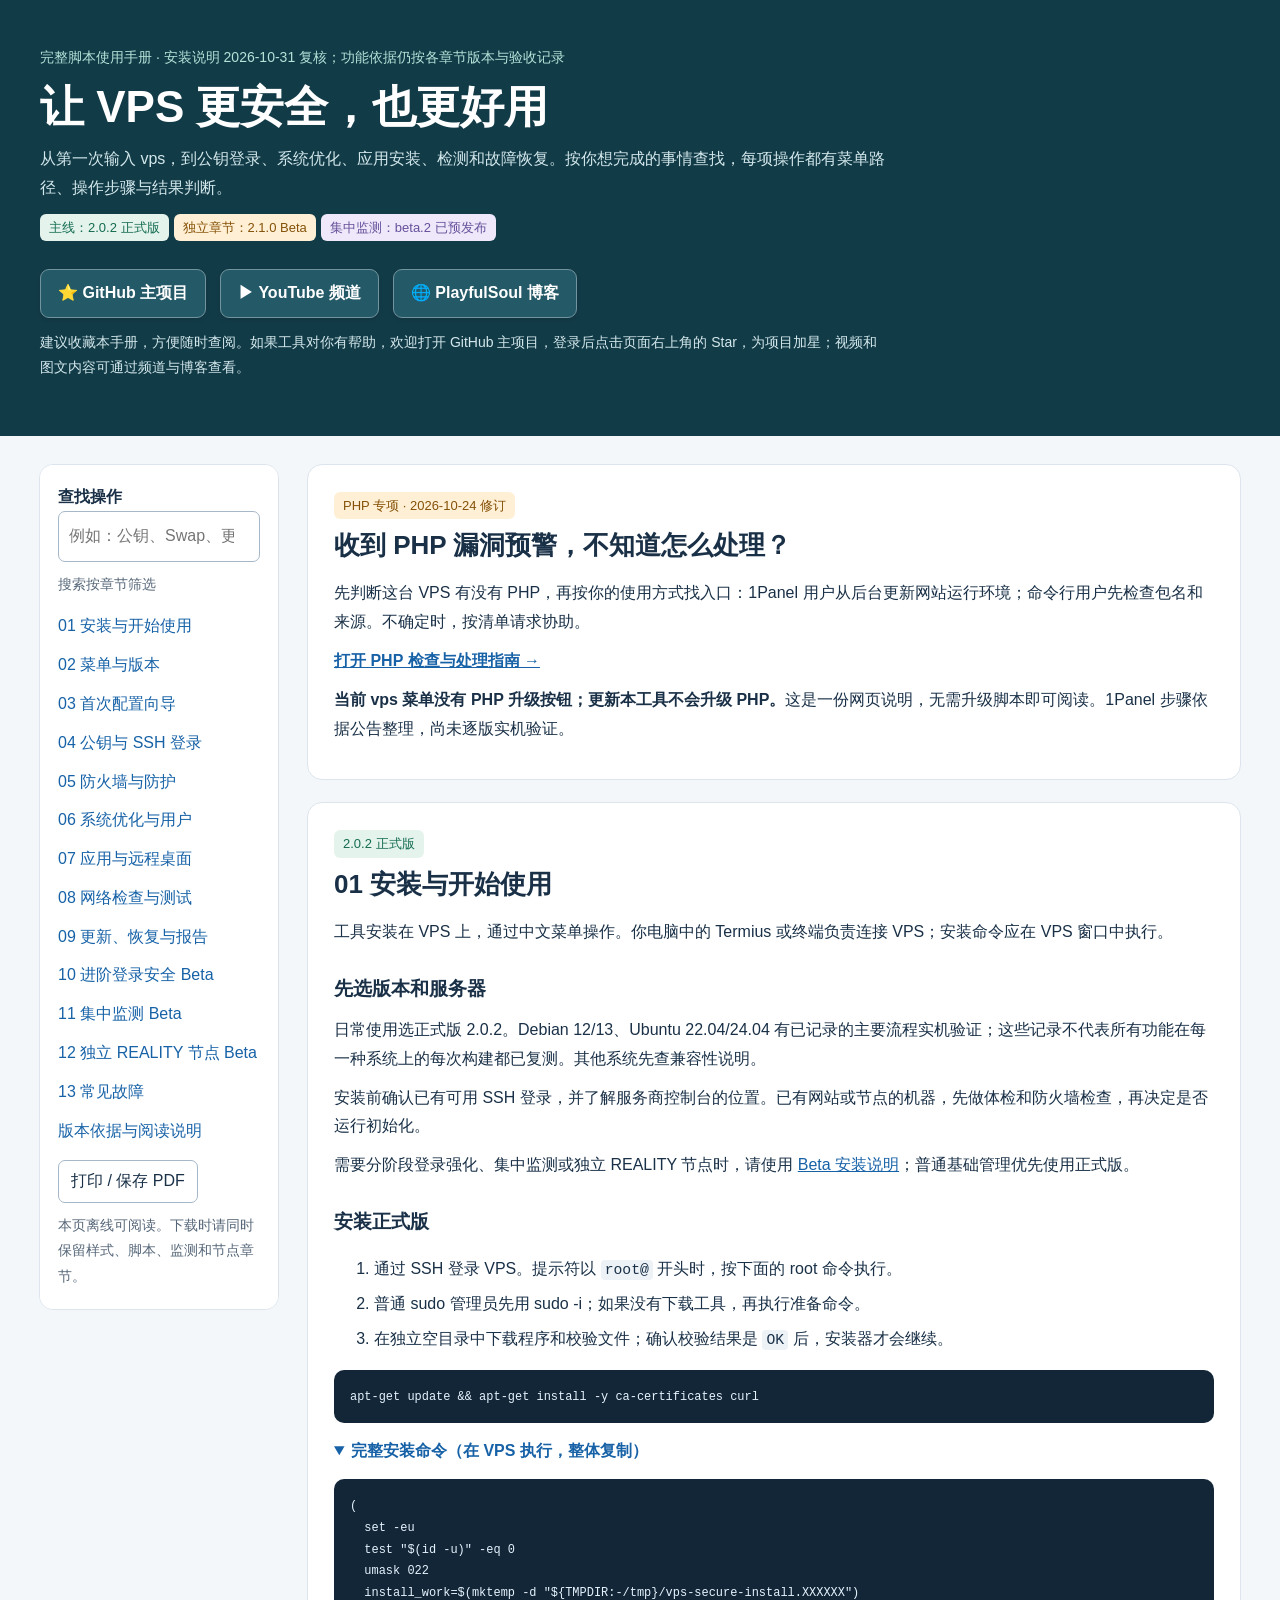
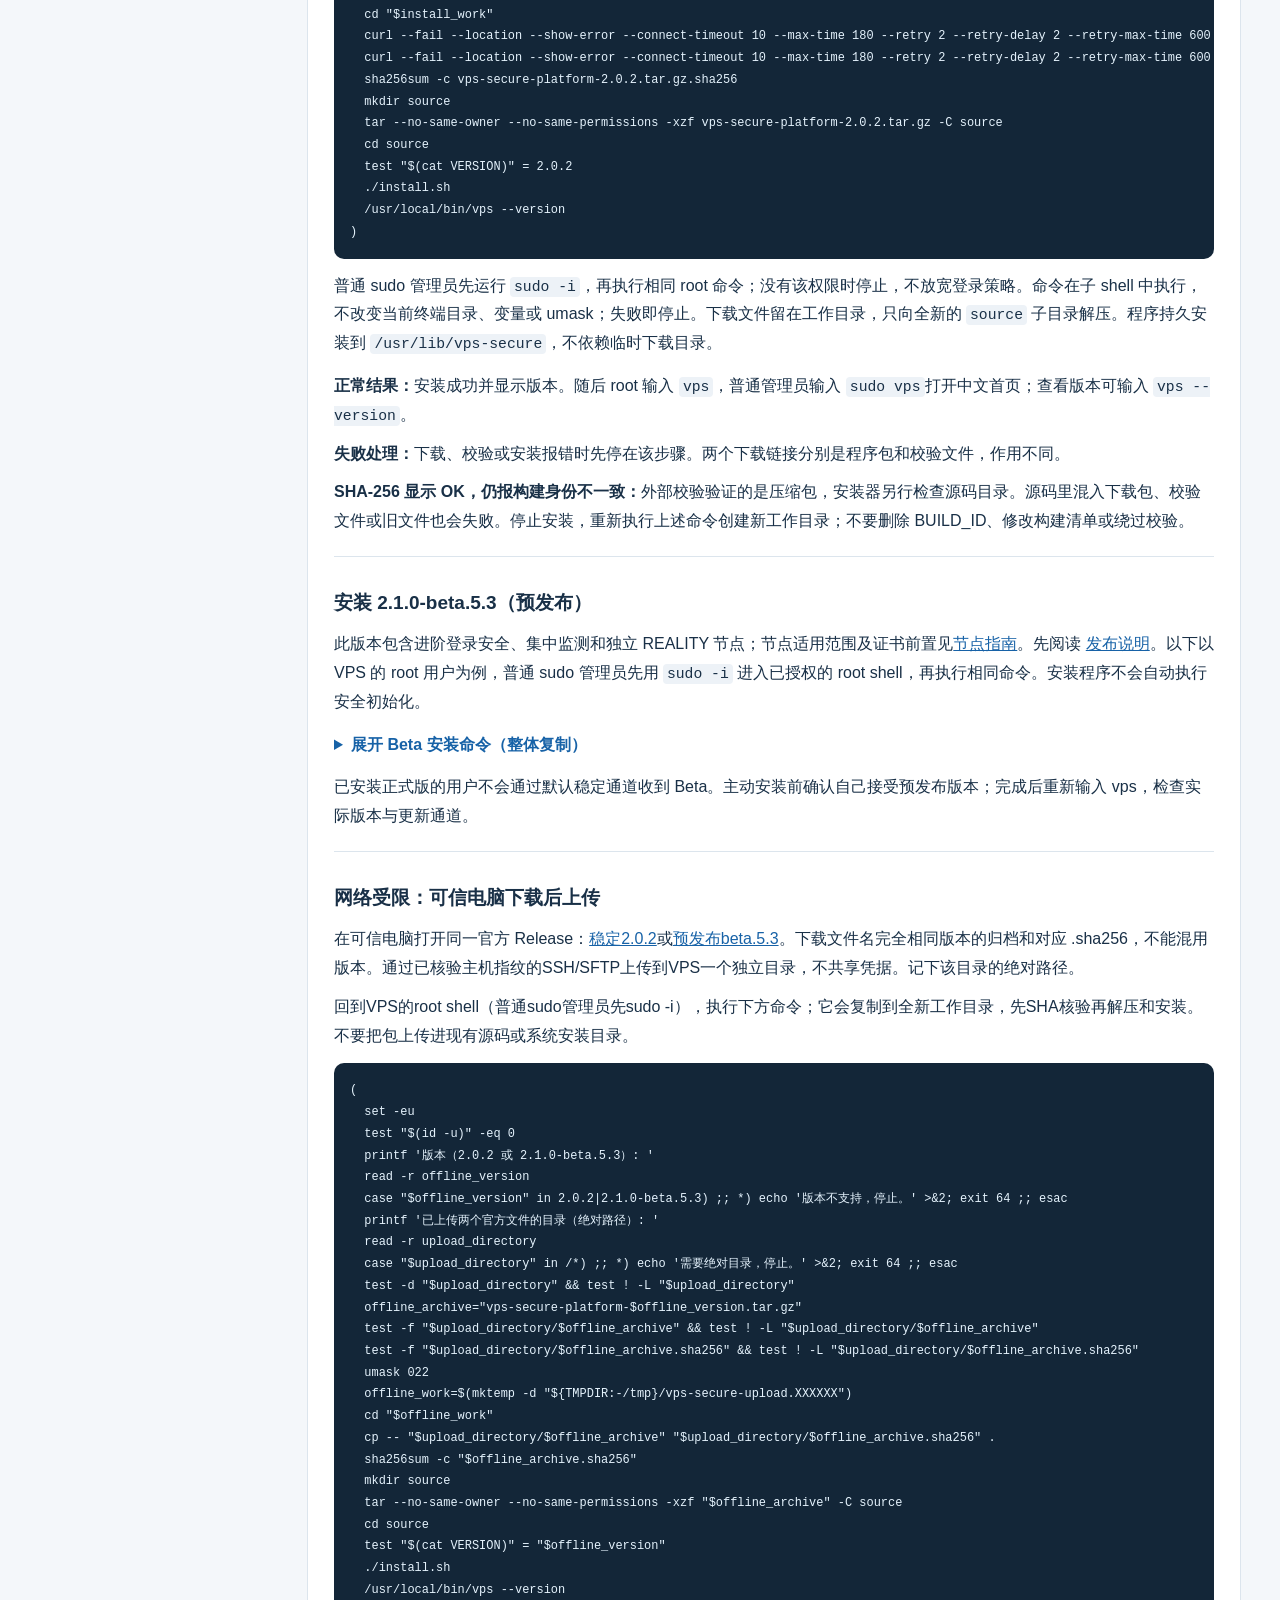
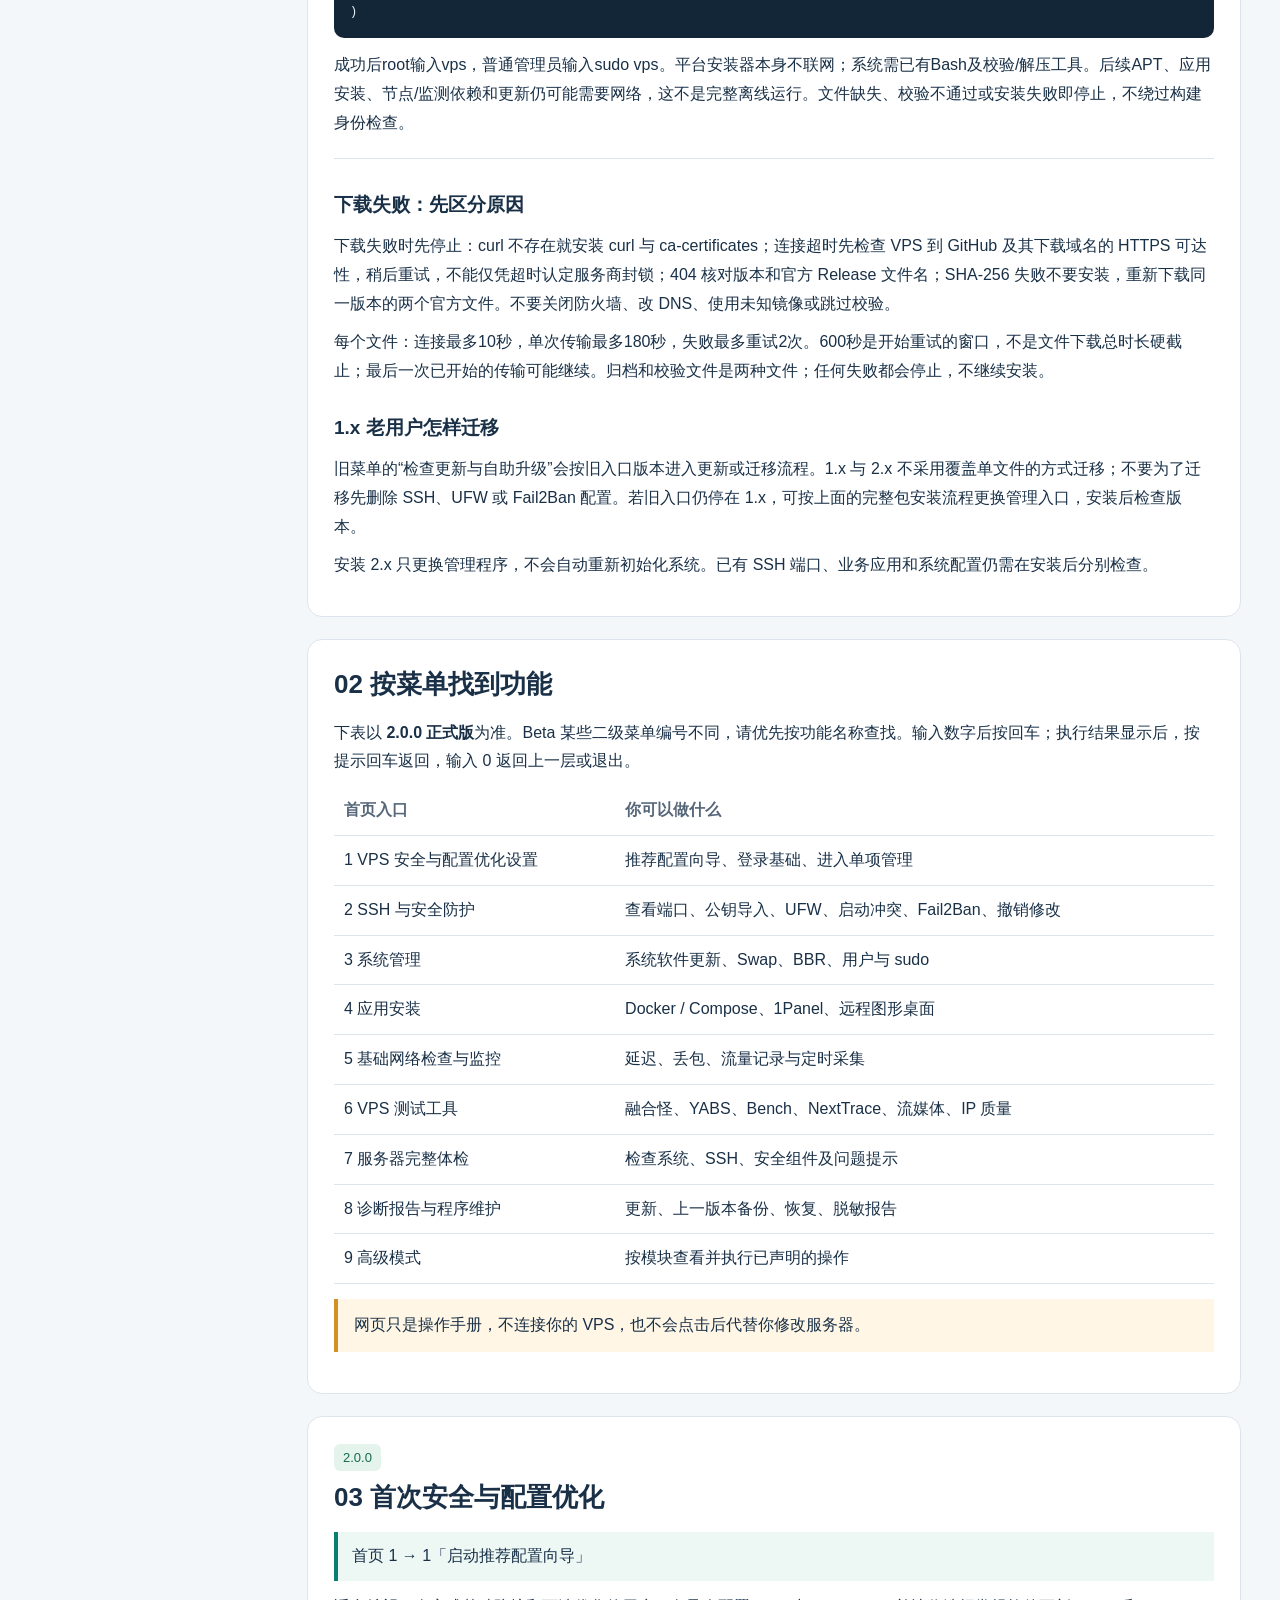
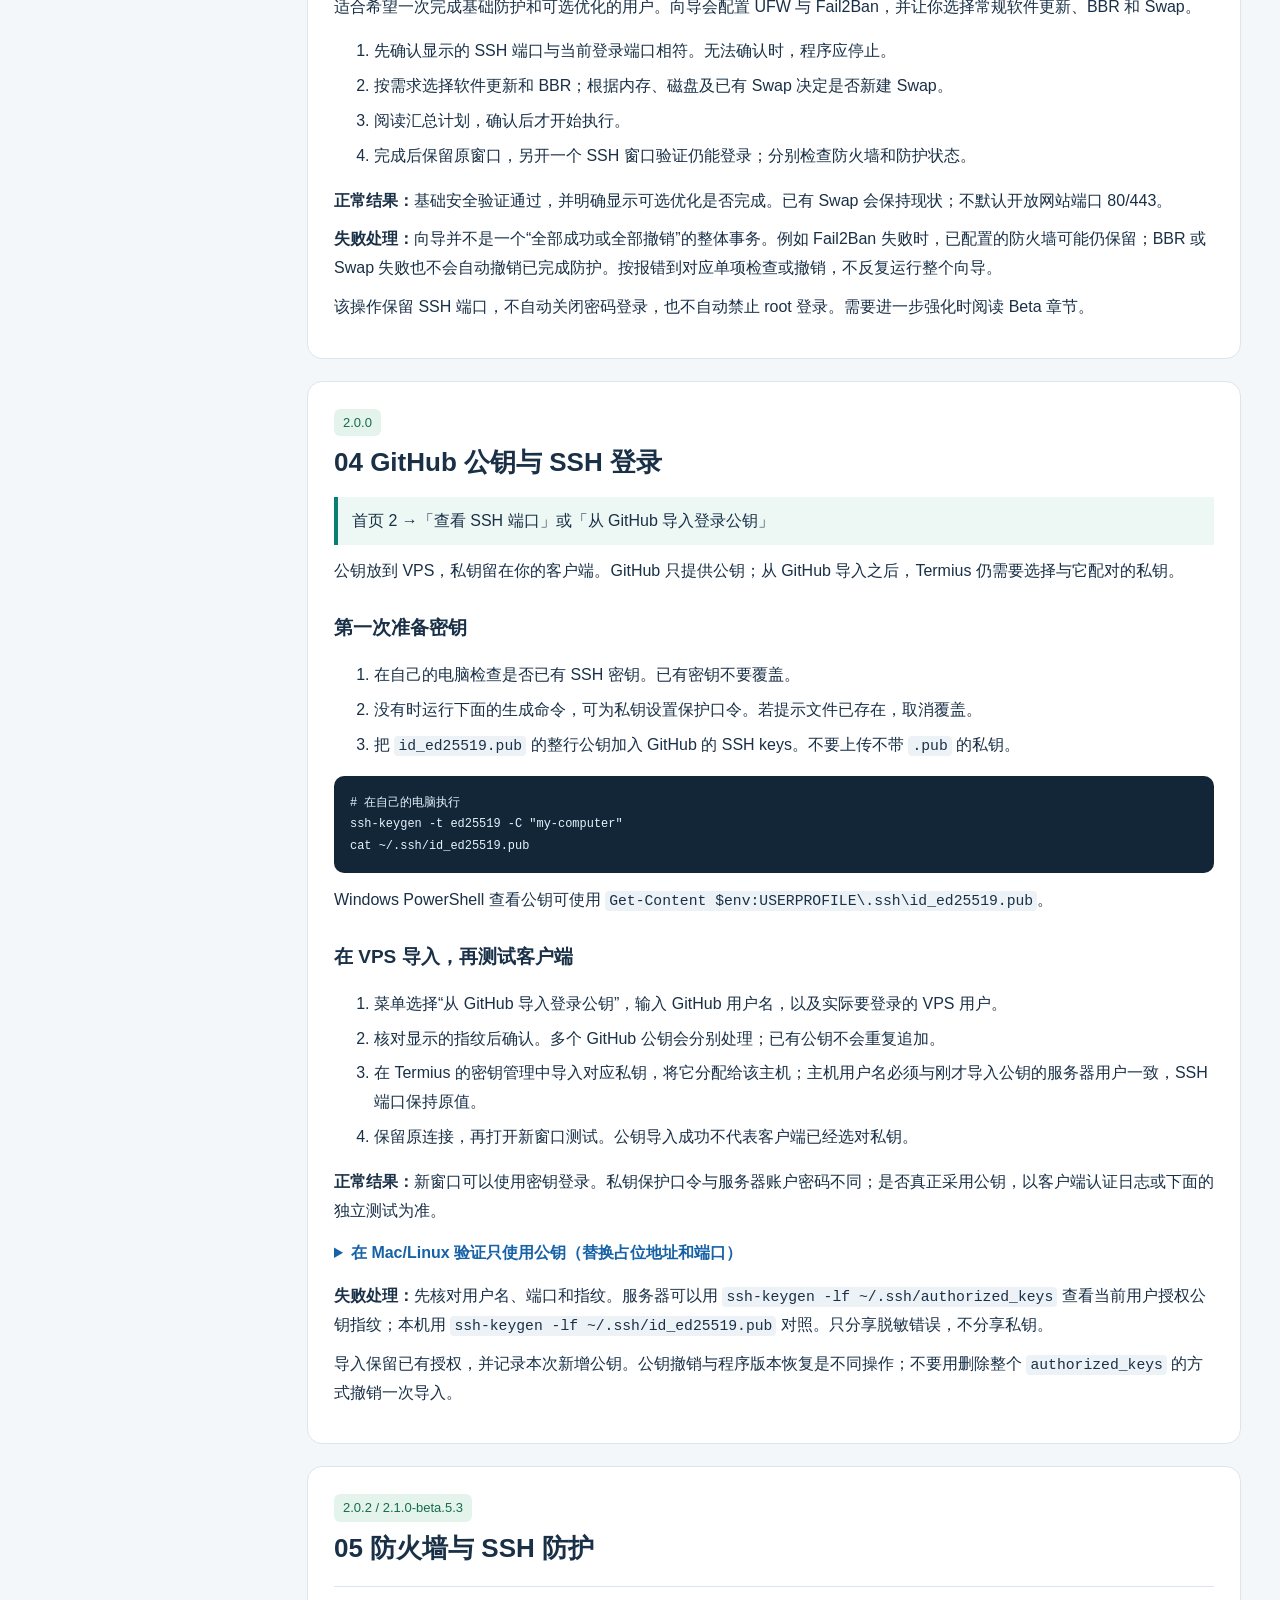
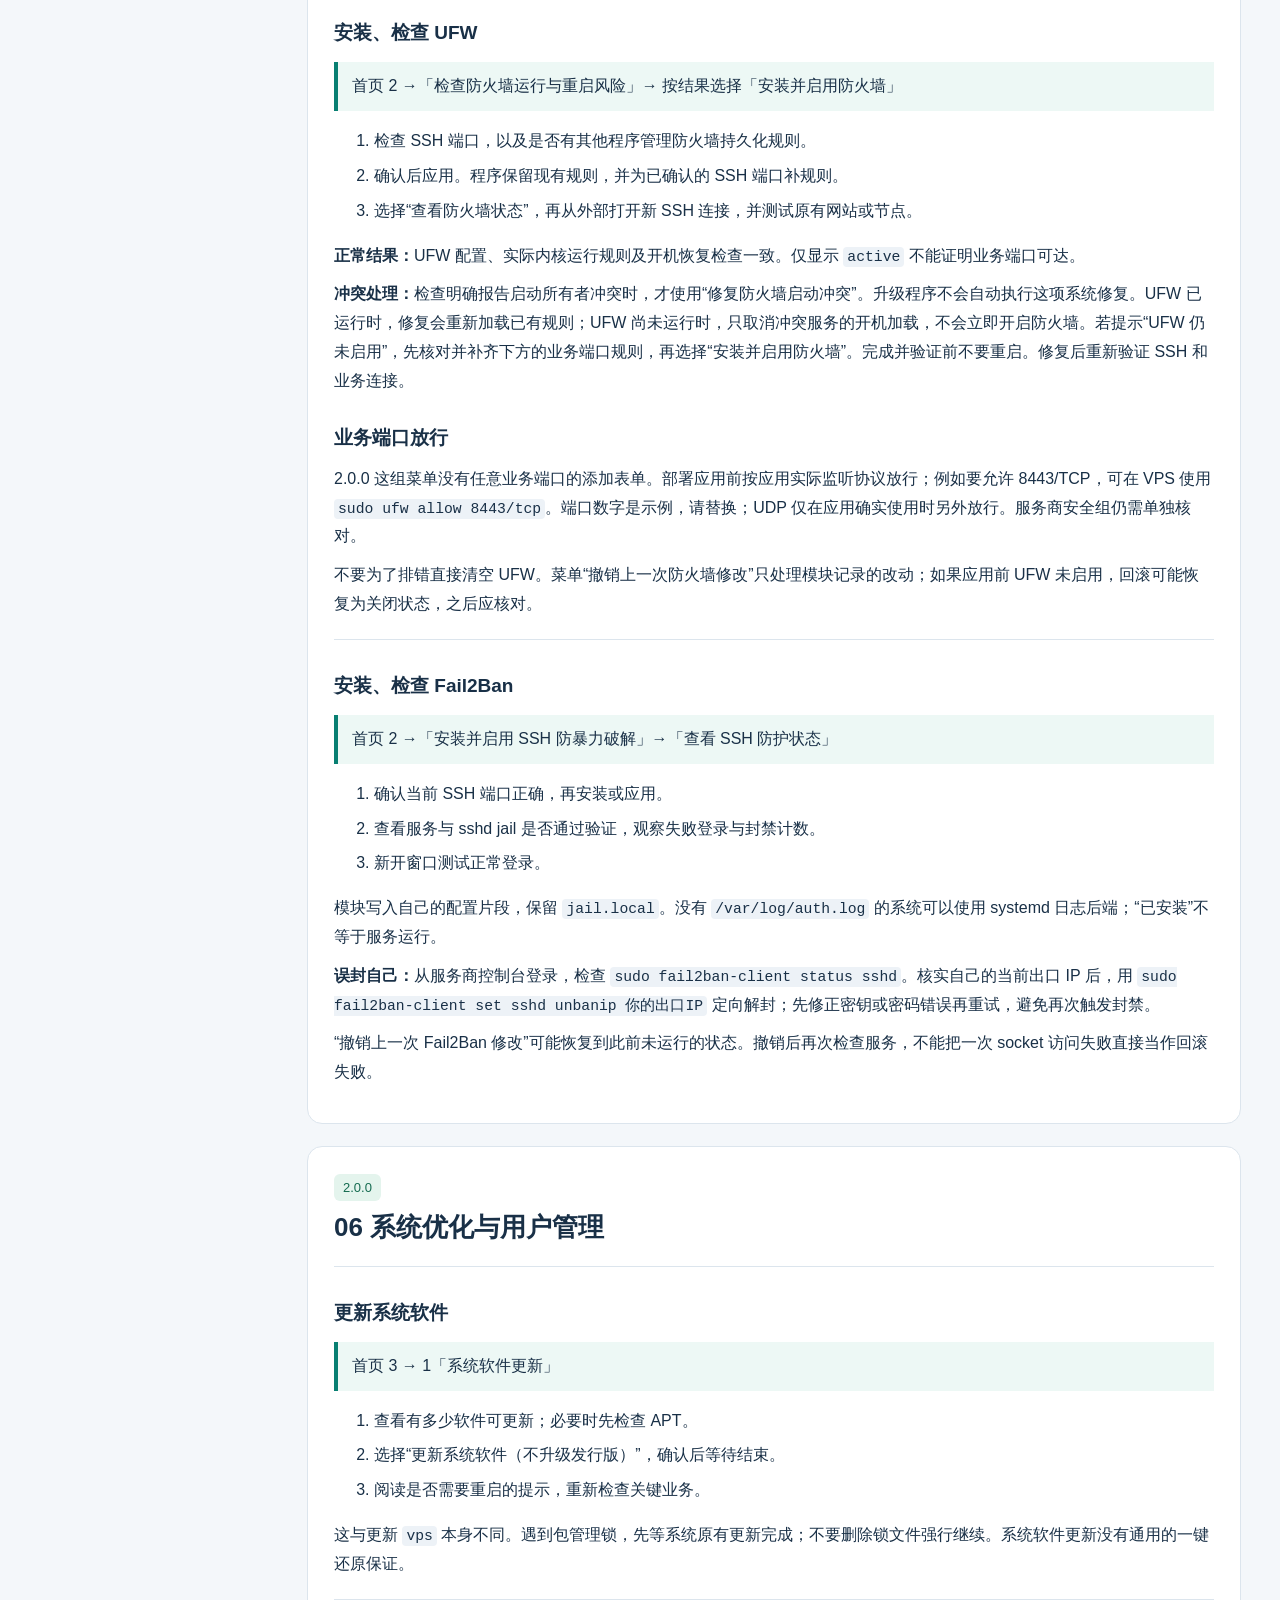
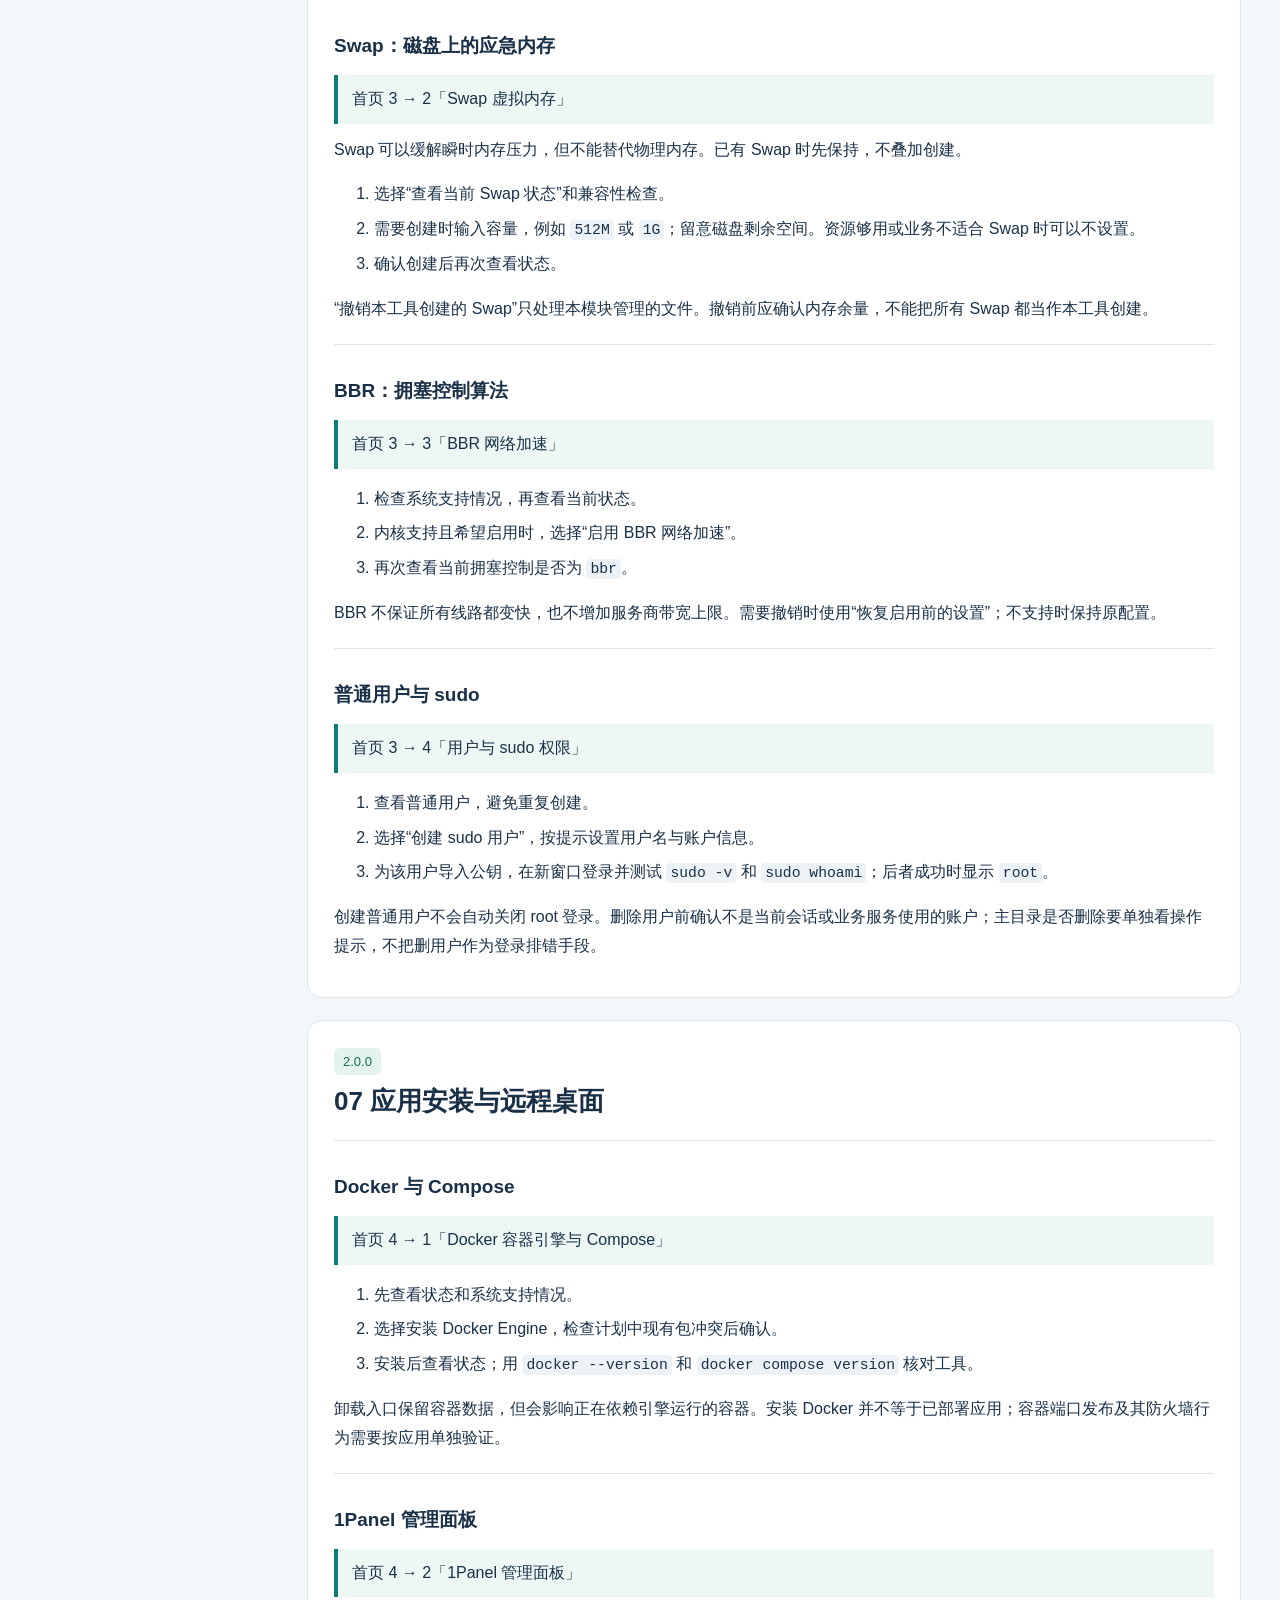
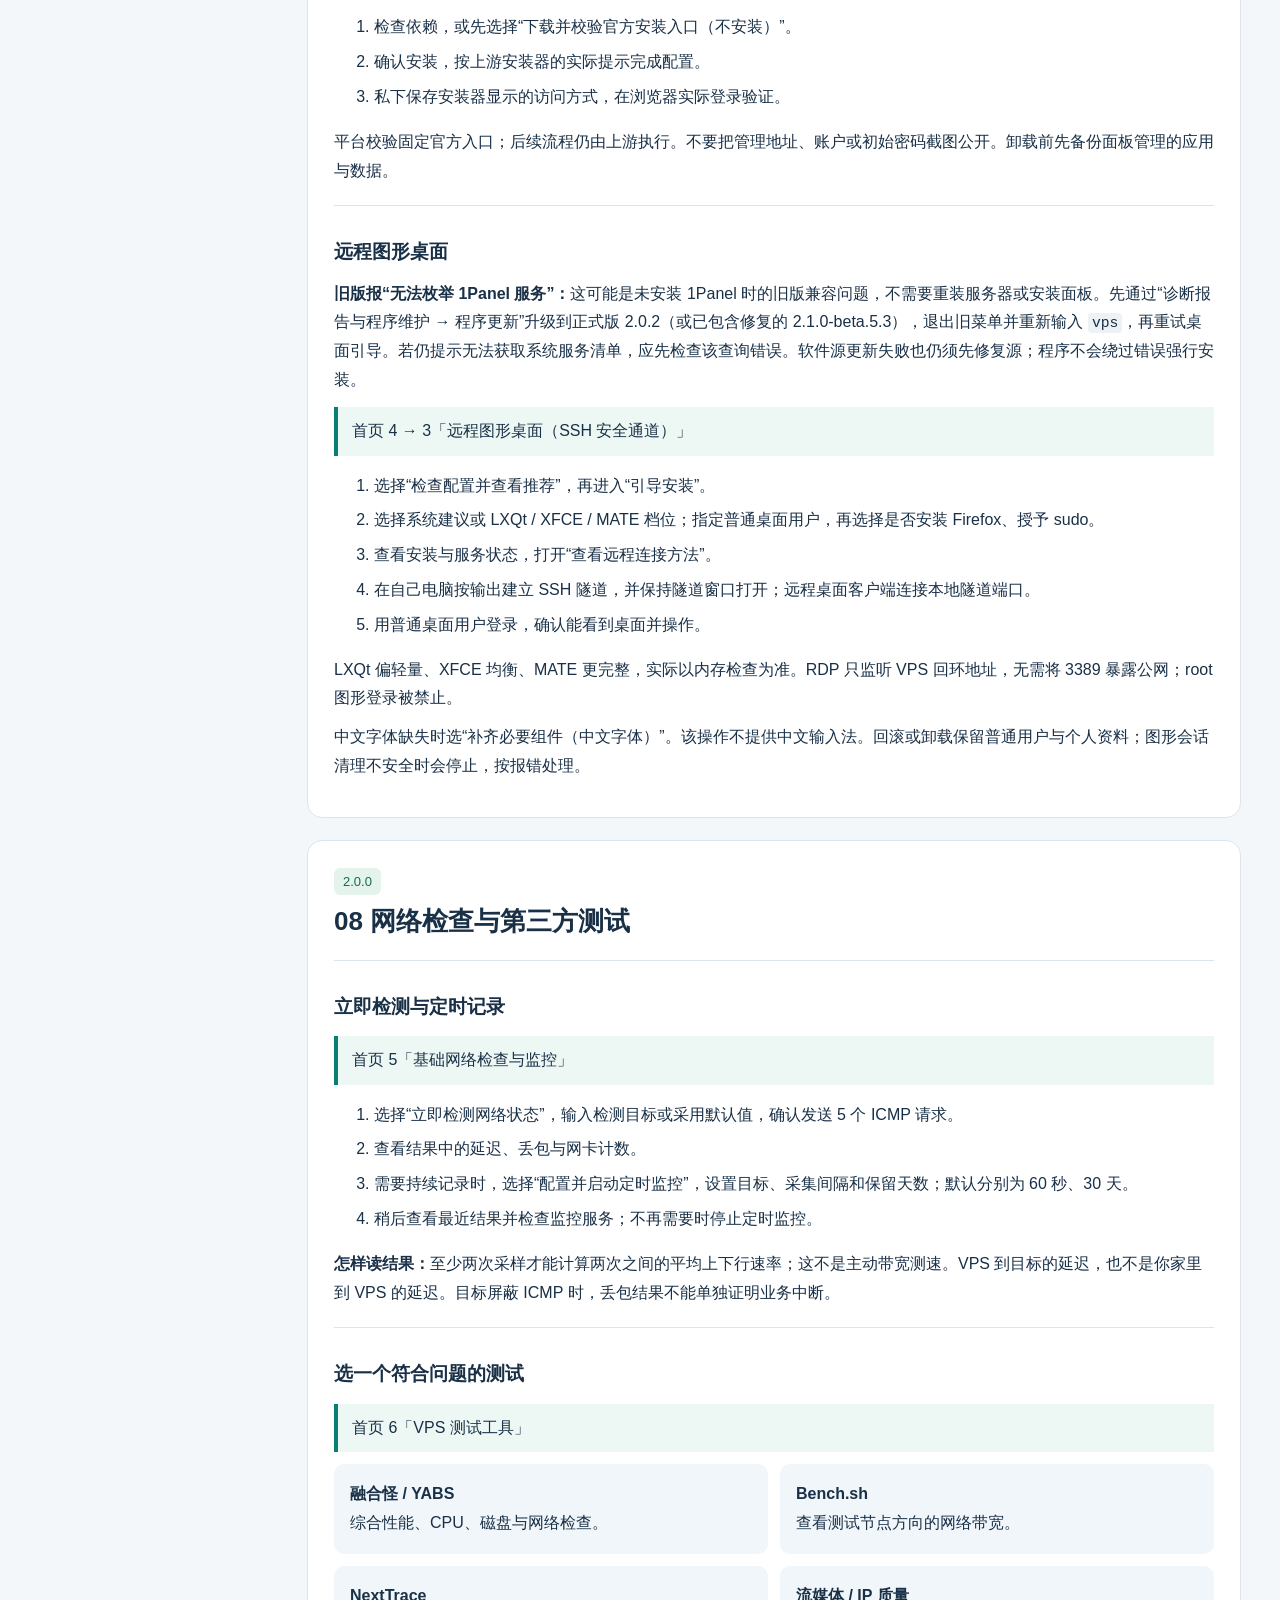
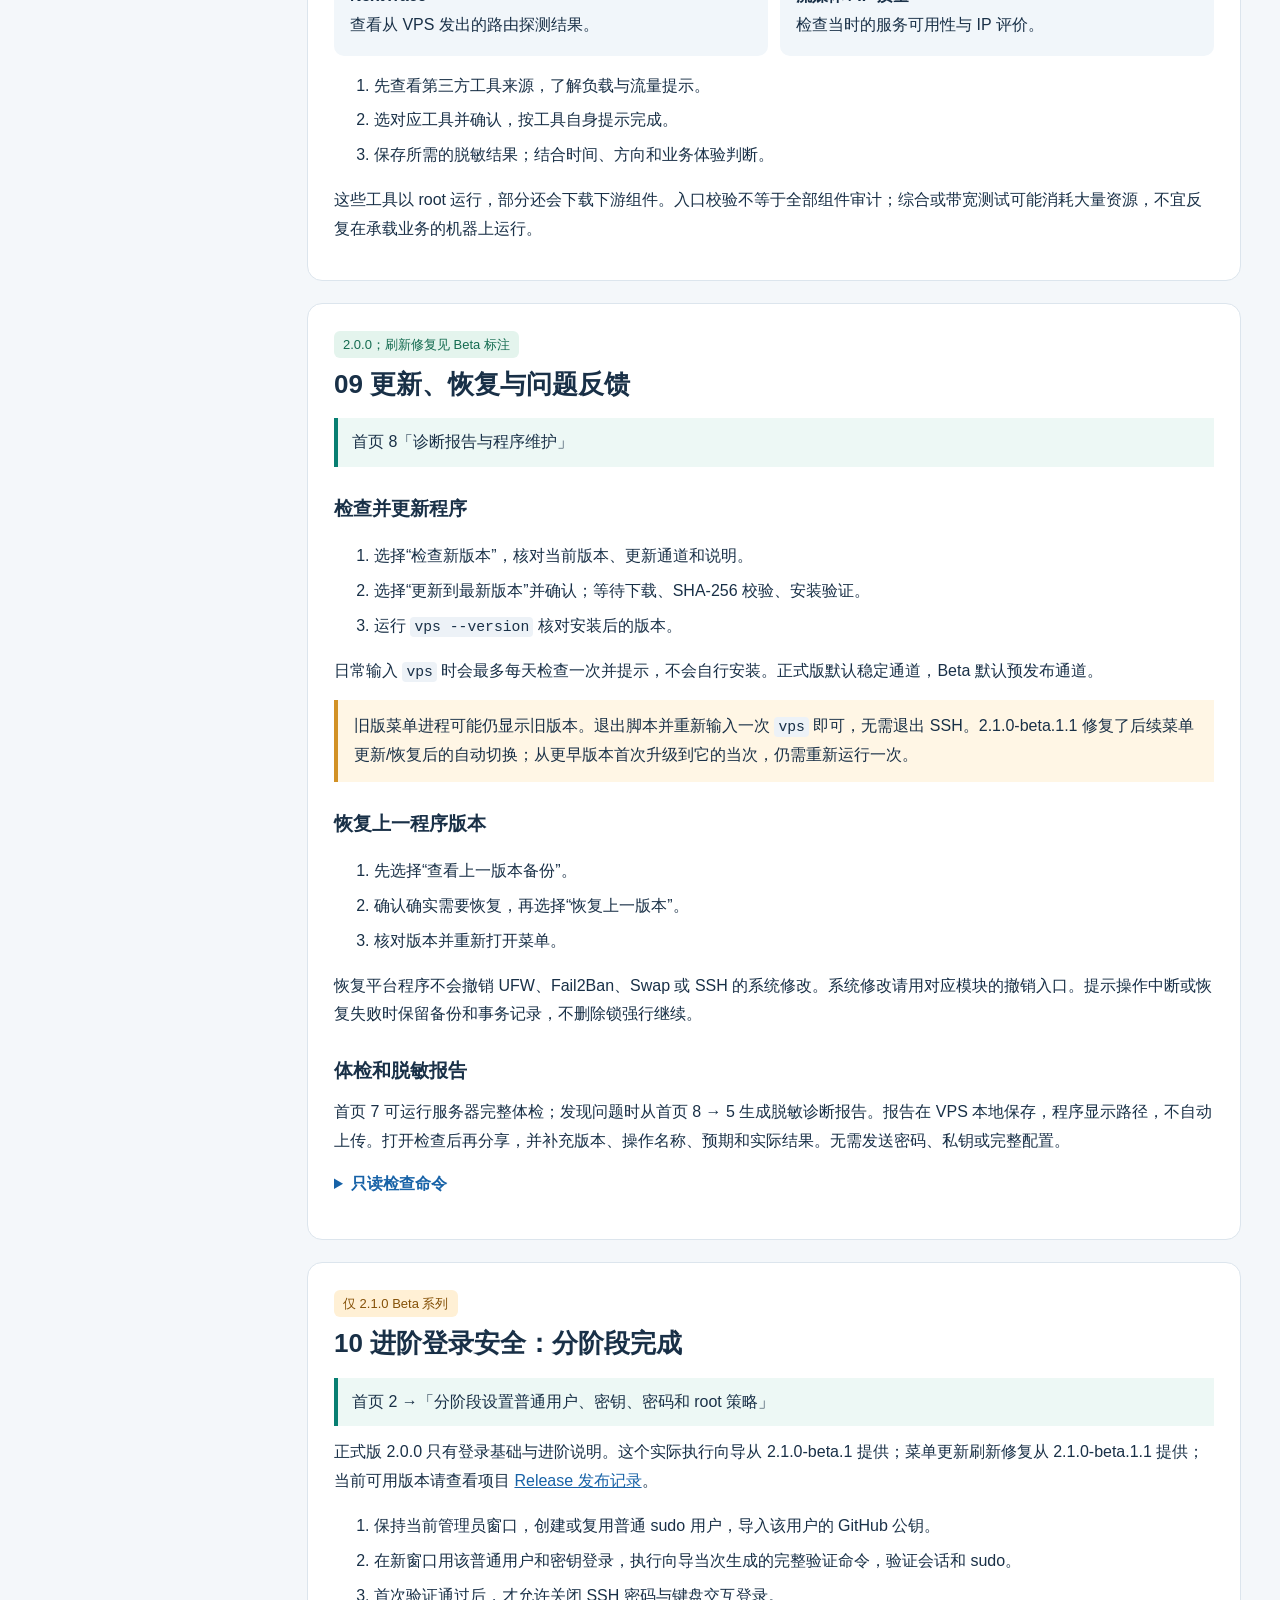
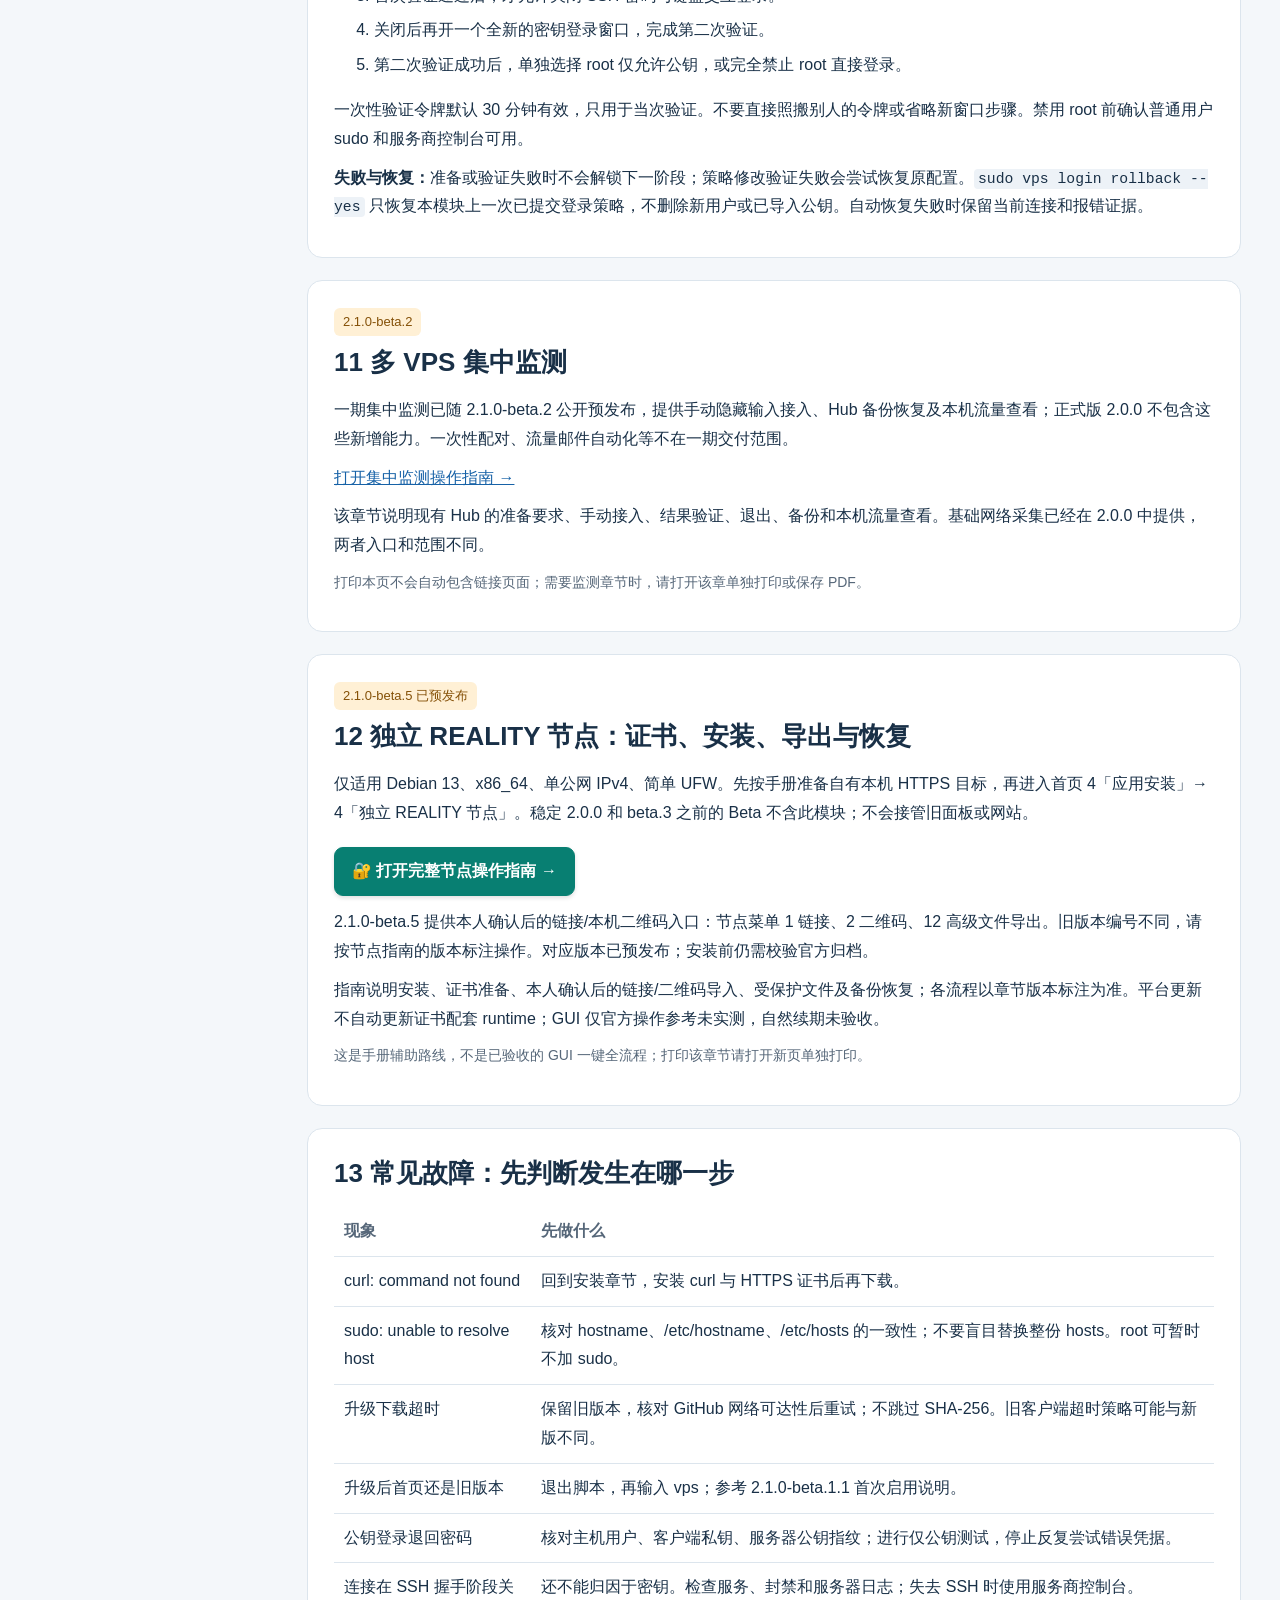
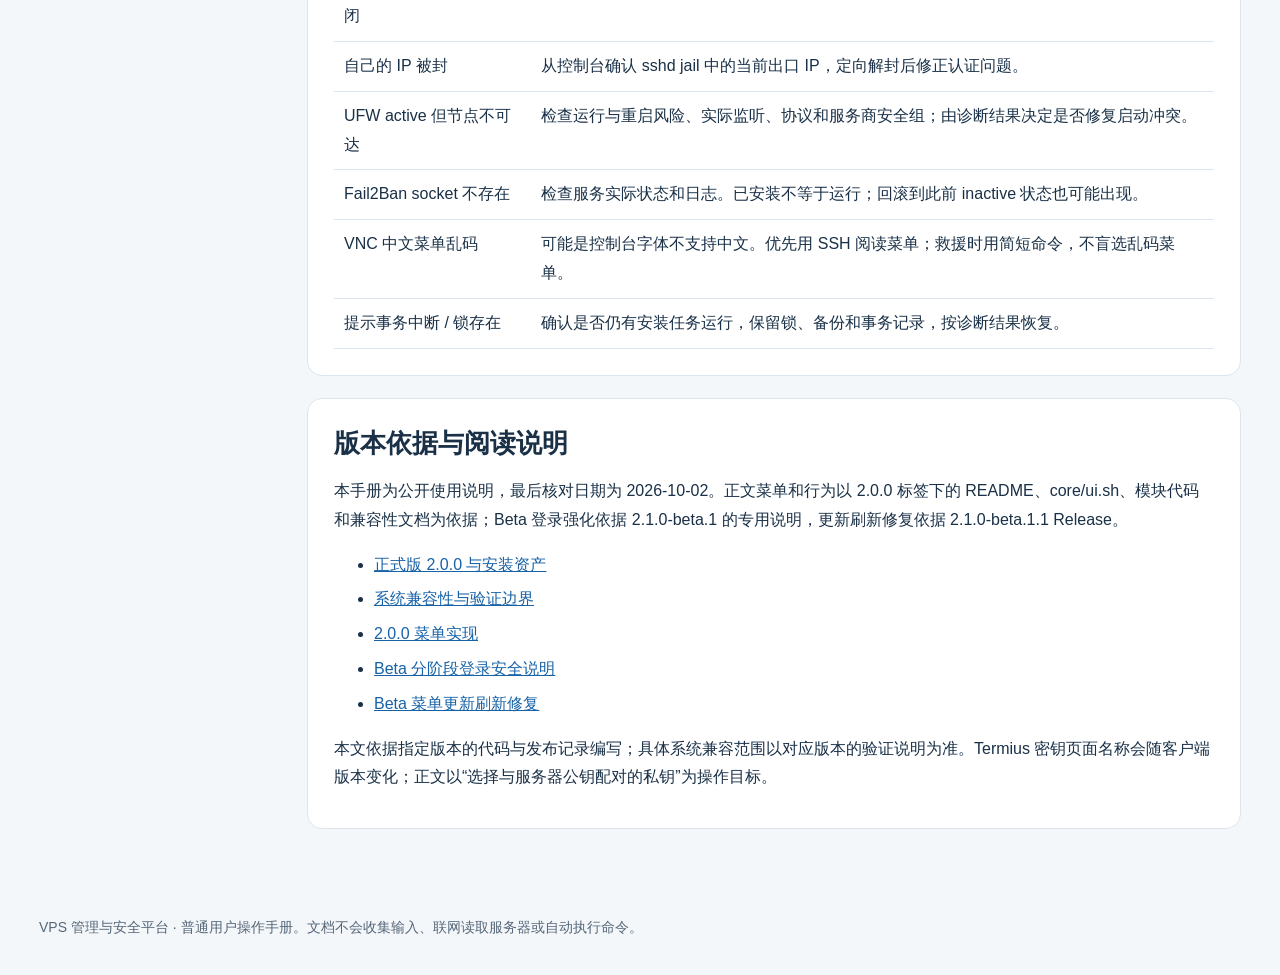
==== manual/index.html @ 2d23c01e "docs: require shared fixes across release channels and document stable 2.0.2" ====
<!doctype html>
<html lang="zh-CN">
<head>
<meta charset="utf-8"><meta name="viewport" content="width=device-width,initial-scale=1">
<title>VPS 管理与安全平台 · 普通用户操作手册</title>
<link rel="stylesheet" href="manual.css?v=20261002-links">
</head>
<body>
<header><div class="meta" style="color:#b4e3d8">完整脚本使用手册 · 安装说明 2026-10-31 复核；功能依据仍按各章节版本与验收记录</div><h1>让 VPS 更安全，也更好用</h1><p>从第一次输入 vps，到公钥登录、系统优化、应用安装、检测和故障恢复。按你想完成的事情查找，每项操作都有菜单路径、操作步骤与结果判断。</p><span class="tag">主线：2.0.2 正式版</span><span class="tag beta">独立章节：2.1.0 Beta</span><span class="tag private">集中监测：beta.2 已预发布</span>
<div class="community-links" aria-label="项目与作者链接"><a href="https://github.com/playfulsoul/vps-secure-script" target="_blank" rel="noopener noreferrer">⭐ GitHub 主项目</a><a href="https://www.youtube.com/@playfulsoul-net" target="_blank" rel="noopener noreferrer">▶ YouTube 频道</a><a href="https://playfulsoul.net/" target="_blank" rel="noopener noreferrer">🌐 PlayfulSoul 博客</a></div><p class="community-note">建议收藏本手册，方便随时查阅。如果工具对你有帮助，欢迎打开 GitHub 主项目，登录后点击页面右上角的 Star，为项目加星；视频和图文内容可通过频道与博客查看。</p></header>
<div class="layout"><aside><label for="search"><strong>查找操作</strong></label><input id="search" type="search" placeholder="例如：公钥、Swap、更新" autocomplete="off"><p class="meta" id="count" aria-live="polite">搜索按章节筛选</p><nav aria-label="手册目录">
<a href="#start">01 安装与开始使用</a><a href="#map">02 菜单与版本</a><a href="#setup">03 首次配置向导</a><a href="#ssh">04 公钥与 SSH 登录</a><a href="#firewall">05 防火墙与防护</a><a href="#system">06 系统优化与用户</a><a href="#apps">07 应用与远程桌面</a><a href="#network">08 网络检查与测试</a><a href="#maintenance">09 更新、恢复与报告</a><a href="#login-beta">10 进阶登录安全 Beta</a><a href="#monitor">11 集中监测 Beta</a><a href="#reality">12 独立 REALITY 节点 Beta</a><a href="#faq">13 常见故障</a><a href="#sources">版本依据与阅读说明</a></nav><p><button id="print" type="button">打印 / 保存 PDF</button></p><p class="meta">本页离线可阅读。下载时请同时保留样式、脚本、监测和节点章节。</p></aside>
<main><p class="empty" id="empty">没有匹配章节。可尝试“登录”“网络”或“恢复”。</p>
<section id="php-security"><span class="tag beta">PHP 专项 · 2026-10-24 修订</span><h2>收到 PHP 漏洞预警，不知道怎么处理？</h2><p>先判断这台 VPS 有没有 PHP，再按你的使用方式找入口：1Panel 用户从后台更新网站运行环境；命令行用户先检查包名和来源。不确定时，按清单请求协助。</p><p><a href="php-security-20261023.html"><strong>打开 PHP 检查与处理指南 →</strong></a></p><p><strong>当前 vps 菜单没有 PHP 升级按钮；更新本工具不会升级 PHP。</strong>这是一份网页说明，无需升级脚本即可阅读。1Panel 步骤依据公告整理，尚未逐版实机验证。</p></section>
<section id="start"><span class="tag">2.0.2 正式版</span><h2>01 安装与开始使用</h2><p>工具安装在 VPS 上，通过中文菜单操作。你电脑中的 Termius 或终端负责连接 VPS；安装命令应在 VPS 窗口中执行。</p>
<h3>先选版本和服务器</h3><p>日常使用选正式版 2.0.2。Debian 12/13、Ubuntu 22.04/24.04 有已记录的主要流程实机验证；这些记录不代表所有功能在每一种系统上的每次构建都已复测。其他系统先查兼容性说明。</p><p>安装前确认已有可用 SSH 登录，并了解服务商控制台的位置。已有网站或节点的机器，先做体检和防火墙检查，再决定是否运行初始化。</p>
<p>需要分阶段登录强化、集中监测或独立 REALITY 节点时，请使用 <a href="#beta-install">Beta 安装说明</a>；普通基础管理优先使用正式版。</p><h3>安装正式版</h3><ol><li>通过 SSH 登录 VPS。提示符以 <code>root@</code> 开头时，按下面的 root 命令执行。</li><li>普通 sudo 管理员先用 sudo -i；如果没有下载工具，再执行准备命令。</li><li>在独立空目录中下载程序和校验文件；确认校验结果是 <code>OK</code> 后，安装器才会继续。</li></ol>
<pre><code>apt-get update &amp;&amp; apt-get install -y ca-certificates curl</code></pre>
<details open><summary>完整安装命令（在 VPS 执行，整体复制）</summary><pre><code>(
  set -eu
  test "$(id -u)" -eq 0
  umask 022
  install_work=$(mktemp -d "${TMPDIR:-/tmp}/vps-secure-install.XXXXXX")
  cd "$install_work"
  curl --fail --location --show-error --connect-timeout 10 --max-time 180 --retry 2 --retry-delay 2 --retry-max-time 600 --proto '=https' --proto-redir '=https' --tlsv1.2 --remote-name https://github.com/playfulsoul/vps-secure-script/releases/download/v2.0.2/vps-secure-platform-2.0.2.tar.gz
  curl --fail --location --show-error --connect-timeout 10 --max-time 180 --retry 2 --retry-delay 2 --retry-max-time 600 --proto '=https' --proto-redir '=https' --tlsv1.2 --remote-name https://github.com/playfulsoul/vps-secure-script/releases/download/v2.0.2/vps-secure-platform-2.0.2.tar.gz.sha256
  sha256sum -c vps-secure-platform-2.0.2.tar.gz.sha256
  mkdir source
  tar --no-same-owner --no-same-permissions -xzf vps-secure-platform-2.0.2.tar.gz -C source
  cd source
  test "$(cat VERSION)" = 2.0.2
  ./install.sh
  /usr/local/bin/vps --version
)</code></pre><p>普通 sudo 管理员先运行 <code>sudo -i</code>，再执行相同 root 命令；没有该权限时停止，不放宽登录策略。命令在子 shell 中执行，不改变当前终端目录、变量或 umask；失败即停止。下载文件留在工作目录，只向全新的 <code>source</code> 子目录解压。程序持久安装到 <code>/usr/lib/vps-secure</code>，不依赖临时下载目录。</p></details>
<p><strong>正常结果：</strong>安装成功并显示版本。随后 root 输入 <code>vps</code>，普通管理员输入 <code>sudo vps</code>打开中文首页；查看版本可输入 <code>vps --version</code>。</p><p><strong>失败处理：</strong>下载、校验或安装报错时先停在该步骤。两个下载链接分别是程序包和校验文件，作用不同。</p>
<p><strong>SHA-256 显示 OK，仍报构建身份不一致：</strong>外部校验验证的是压缩包，安装器另行检查源码目录。源码里混入下载包、校验文件或旧文件也会失败。停止安装，重新执行上述命令创建新工作目录；不要删除 BUILD_ID、修改构建清单或绕过校验。</p>
<article id="beta-install"><h3>安装 2.1.0-beta.5.3（预发布）</h3><p>此版本包含进阶登录安全、集中监测和独立 REALITY 节点；节点适用范围及证书前置见<a href="reality-node.html">节点指南</a>。先阅读 <a href="https://github.com/playfulsoul/vps-secure-script/releases/tag/v2.1.0-beta.5.3">发布说明</a>。以下以 VPS 的 root 用户为例，普通 sudo 管理员先用 <code>sudo -i</code> 进入已授权的 root shell，再执行相同命令。安装程序不会自动执行安全初始化。</p><details><summary>展开 Beta 安装命令（整体复制）</summary><pre><code>(
  set -eu
  test "$(id -u)" -eq 0
  umask 022
  install_work=$(mktemp -d "${TMPDIR:-/tmp}/vps-secure-install.XXXXXX")
  cd "$install_work"
  curl --fail --location --show-error --connect-timeout 10 --max-time 180 --retry 2 --retry-delay 2 --retry-max-time 600 --proto '=https' --proto-redir '=https' --tlsv1.2 --remote-name https://github.com/playfulsoul/vps-secure-script/releases/download/v2.1.0-beta.5.3/vps-secure-platform-2.1.0-beta.5.3.tar.gz
  curl --fail --location --show-error --connect-timeout 10 --max-time 180 --retry 2 --retry-delay 2 --retry-max-time 600 --proto '=https' --proto-redir '=https' --tlsv1.2 --remote-name https://github.com/playfulsoul/vps-secure-script/releases/download/v2.1.0-beta.5.3/vps-secure-platform-2.1.0-beta.5.3.tar.gz.sha256
  sha256sum -c vps-secure-platform-2.1.0-beta.5.3.tar.gz.sha256
  mkdir source
  tar --no-same-owner --no-same-permissions -xzf vps-secure-platform-2.1.0-beta.5.3.tar.gz -C source
  cd source
  test "$(cat VERSION)" = 2.1.0-beta.5.3
  ./install.sh
  /usr/local/bin/vps --version

)</code></pre><p>同样在子 shell 内失败即停止，下载与干净源码目录分离，使用 <code>umask 022</code>；不要把归档或校验文件移入源码目录。安装后使用持久入口 <code>/usr/local/bin/vps</code>。</p></details><p>已安装正式版的用户不会通过默认稳定通道收到 Beta。主动安装前确认自己接受预发布版本；完成后重新输入 vps，检查实际版本与更新通道。</p></article><article id="upload-install"><h3>网络受限：可信电脑下载后上传</h3><p>在可信电脑打开同一官方 Release：<a href="https://github.com/playfulsoul/vps-secure-script/releases/tag/v2.0.2">稳定2.0.2</a>或<a href="https://github.com/playfulsoul/vps-secure-script/releases/tag/v2.1.0-beta.5.3">预发布beta.5.3</a>。下载文件名完全相同版本的归档和对应 .sha256，不能混用版本。通过已核验主机指纹的SSH/SFTP上传到VPS一个独立目录，不共享凭据。记下该目录的绝对路径。</p><p>回到VPS的root shell（普通sudo管理员先sudo -i），执行下方命令；它会复制到全新工作目录，先SHA核验再解压和安装。不要把包上传进现有源码或系统安装目录。</p><pre><code>(
  set -eu
  test "$(id -u)" -eq 0
  printf '版本（2.0.2 或 2.1.0-beta.5.3）: '
  read -r offline_version
  case "$offline_version" in 2.0.2|2.1.0-beta.5.3) ;; *) echo '版本不支持，停止。' &gt;&amp;2; exit 64 ;; esac
  printf '已上传两个官方文件的目录（绝对路径）: '
  read -r upload_directory
  case "$upload_directory" in /*) ;; *) echo '需要绝对目录，停止。' &gt;&amp;2; exit 64 ;; esac
  test -d "$upload_directory" &amp;&amp; test ! -L "$upload_directory"
  offline_archive="vps-secure-platform-$offline_version.tar.gz"
  test -f "$upload_directory/$offline_archive" &amp;&amp; test ! -L "$upload_directory/$offline_archive"
  test -f "$upload_directory/$offline_archive.sha256" &amp;&amp; test ! -L "$upload_directory/$offline_archive.sha256"
  umask 022
  offline_work=$(mktemp -d "${TMPDIR:-/tmp}/vps-secure-upload.XXXXXX")
  cd "$offline_work"
  cp -- "$upload_directory/$offline_archive" "$upload_directory/$offline_archive.sha256" .
  sha256sum -c "$offline_archive.sha256"
  mkdir source
  tar --no-same-owner --no-same-permissions -xzf "$offline_archive" -C source
  cd source
  test "$(cat VERSION)" = "$offline_version"
  ./install.sh
  /usr/local/bin/vps --version
)</code></pre><p>成功后root输入vps，普通管理员输入sudo vps。平台安装器本身不联网；系统需已有Bash及校验/解压工具。后续APT、应用安装、节点/监测依赖和更新仍可能需要网络，这不是完整离线运行。文件缺失、校验不通过或安装失败即停止，不绕过构建身份检查。</p></article>
<article id="download-errors"><h3>下载失败：先区分原因</h3><p>下载失败时先停止：curl 不存在就安装 curl 与 ca-certificates；连接超时先检查 VPS 到 GitHub 及其下载域名的 HTTPS 可达性，稍后重试，不能仅凭超时认定服务商封锁；404 核对版本和官方 Release 文件名；SHA-256 失败不要安装，重新下载同一版本的两个官方文件。不要关闭防火墙、改 DNS、使用未知镜像或跳过校验。</p><p>每个文件：连接最多10秒，单次传输最多180秒，失败最多重试2次。600秒是开始重试的窗口，不是文件下载总时长硬截止；最后一次已开始的传输可能继续。归档和校验文件是两种文件；任何失败都会停止，不继续安装。</p></article>
<h3>1.x 老用户怎样迁移</h3><p>旧菜单的“检查更新与自助升级”会按旧入口版本进入更新或迁移流程。1.x 与 2.x 不采用覆盖单文件的方式迁移；不要为了迁移先删除 SSH、UFW 或 Fail2Ban 配置。若旧入口仍停在 1.x，可按上面的完整包安装流程更换管理入口，安装后检查版本。</p><p>安装 2.x 只更换管理程序，不会自动重新初始化系统。已有 SSH 端口、业务应用和系统配置仍需在安装后分别检查。</p></section>

<section id="map"><h2>02 按菜单找到功能</h2><p>下表以 <strong>2.0.0 正式版</strong>为准。Beta 某些二级菜单编号不同，请优先按功能名称查找。输入数字后按回车；执行结果显示后，按提示回车返回，输入 0 返回上一层或退出。</p><div class="table-scroll"><table><thead><tr><th>首页入口</th><th>你可以做什么</th></tr></thead><tbody>
<tr><td>1 VPS 安全与配置优化设置</td><td>推荐配置向导、登录基础、进入单项管理</td></tr><tr><td>2 SSH 与安全防护</td><td>查看端口、公钥导入、UFW、启动冲突、Fail2Ban、撤销修改</td></tr><tr><td>3 系统管理</td><td>系统软件更新、Swap、BBR、用户与 sudo</td></tr><tr><td>4 应用安装</td><td>Docker / Compose、1Panel、远程图形桌面</td></tr><tr><td>5 基础网络检查与监控</td><td>延迟、丢包、流量记录与定时采集</td></tr><tr><td>6 VPS 测试工具</td><td>融合怪、YABS、Bench、NextTrace、流媒体、IP 质量</td></tr><tr><td>7 服务器完整体检</td><td>检查系统、SSH、安全组件及问题提示</td></tr><tr><td>8 诊断报告与程序维护</td><td>更新、上一版本备份、恢复、脱敏报告</td></tr><tr><td>9 高级模式</td><td>按模块查看并执行已声明的操作</td></tr></tbody></table></div><p class="note">网页只是操作手册，不连接你的 VPS，也不会点击后代替你修改服务器。</p></section>

<section id="setup"><span class="tag">2.0.0</span><h2>03 首次安全与配置优化</h2><div class="route">首页 1 → 1「启动推荐配置向导」</div><p>适合希望一次完成基础防护和可选优化的用户。向导会配置 UFW 与 Fail2Ban，并让你选择常规软件更新、BBR 和 Swap。</p><ol><li>先确认显示的 SSH 端口与当前登录端口相符。无法确认时，程序应停止。</li><li>按需求选择软件更新和 BBR；根据内存、磁盘及已有 Swap 决定是否新建 Swap。</li><li>阅读汇总计划，确认后才开始执行。</li><li>完成后保留原窗口，另开一个 SSH 窗口验证仍能登录；分别检查防火墙和防护状态。</li></ol><p><strong>正常结果：</strong>基础安全验证通过，并明确显示可选优化是否完成。已有 Swap 会保持现状；不默认开放网站端口 80/443。</p><p><strong>失败处理：</strong>向导并不是一个“全部成功或全部撤销”的整体事务。例如 Fail2Ban 失败时，已配置的防火墙可能仍保留；BBR 或 Swap 失败也不会自动撤销已完成防护。按报错到对应单项检查或撤销，不反复运行整个向导。</p><p>该操作保留 SSH 端口，不自动关闭密码登录，也不自动禁止 root 登录。需要进一步强化时阅读 Beta 章节。</p></section>

<section id="ssh"><span class="tag">2.0.0</span><h2>04 GitHub 公钥与 SSH 登录</h2><div class="route">首页 2 →「查看 SSH 端口」或「从 GitHub 导入登录公钥」</div><p>公钥放到 VPS，私钥留在你的客户端。GitHub 只提供公钥；从 GitHub 导入之后，Termius 仍需要选择与它配对的私钥。</p><h3>第一次准备密钥</h3><ol><li>在自己的电脑检查是否已有 SSH 密钥。已有密钥不要覆盖。</li><li>没有时运行下面的生成命令，可为私钥设置保护口令。若提示文件已存在，取消覆盖。</li><li>把 <code>id_ed25519.pub</code> 的整行公钥加入 GitHub 的 SSH keys。不要上传不带 <code>.pub</code> 的私钥。</li></ol><pre><code># 在自己的电脑执行
ssh-keygen -t ed25519 -C "my-computer"
cat ~/.ssh/id_ed25519.pub</code></pre><p>Windows PowerShell 查看公钥可使用 <code>Get-Content $env:USERPROFILE\.ssh\id_ed25519.pub</code>。</p>
<h3>在 VPS 导入，再测试客户端</h3><ol><li>菜单选择“从 GitHub 导入登录公钥”，输入 GitHub 用户名，以及实际要登录的 VPS 用户。</li><li>核对显示的指纹后确认。多个 GitHub 公钥会分别处理；已有公钥不会重复追加。</li><li>在 Termius 的密钥管理中导入对应私钥，将它分配给该主机；主机用户名必须与刚才导入公钥的服务器用户一致，SSH 端口保持原值。</li><li>保留原连接，再打开新窗口测试。公钥导入成功不代表客户端已经选对私钥。</li></ol><p><strong>正常结果：</strong>新窗口可以使用密钥登录。私钥保护口令与服务器账户密码不同；是否真正采用公钥，以客户端认证日志或下面的独立测试为准。</p>
<details><summary>在 Mac/Linux 验证只使用公钥（替换占位地址和端口）</summary><pre><code>ssh -o IdentitiesOnly=yes -o PreferredAuthentications=publickey \
  -o PasswordAuthentication=no -o KbdInteractiveAuthentication=no \
  -i ~/.ssh/id_ed25519 -p SSH端口 用户名@服务器地址</code></pre><p>这条命令禁止退回服务器密码认证。它仍可能要求输入本机私钥保护口令。</p></details><p><strong>失败处理：</strong>先核对用户名、端口和指纹。服务器可以用 <code>ssh-keygen -lf ~/.ssh/authorized_keys</code> 查看当前用户授权公钥指纹；本机用 <code>ssh-keygen -lf ~/.ssh/id_ed25519.pub</code> 对照。只分享脱敏错误，不分享私钥。</p><p>导入保留已有授权，并记录本次新增公钥。公钥撤销与程序版本恢复是不同操作；不要用删除整个 <code>authorized_keys</code> 的方式撤销一次导入。</p></section>

<section id="firewall"><span class="tag">2.0.2 / 2.1.0-beta.5.3</span><h2>05 防火墙与 SSH 防护</h2><article><h3>安装、检查 UFW</h3><div class="route">首页 2 →「检查防火墙运行与重启风险」→ 按结果选择「安装并启用防火墙」</div><ol><li>检查 SSH 端口，以及是否有其他程序管理防火墙持久化规则。</li><li>确认后应用。程序保留现有规则，并为已确认的 SSH 端口补规则。</li><li>选择“查看防火墙状态”，再从外部打开新 SSH 连接，并测试原有网站或节点。</li></ol><p><strong>正常结果：</strong>UFW 配置、实际内核运行规则及开机恢复检查一致。仅显示 <code>active</code> 不能证明业务端口可达。</p><p><strong>冲突处理：</strong>检查明确报告启动所有者冲突时，才使用“修复防火墙启动冲突”。升级程序不会自动执行这项系统修复。UFW 已运行时，修复会重新加载已有规则；UFW 尚未运行时，只取消冲突服务的开机加载，不会立即开启防火墙。若提示“UFW 仍未启用”，先核对并补齐下方的业务端口规则，再选择“安装并启用防火墙”。完成并验证前不要重启。修复后重新验证 SSH 和业务连接。</p><h3>业务端口放行</h3><p>2.0.0 这组菜单没有任意业务端口的添加表单。部署应用前按应用实际监听协议放行；例如要允许 8443/TCP，可在 VPS 使用 <code>sudo ufw allow 8443/tcp</code>。端口数字是示例，请替换；UDP 仅在应用确实使用时另外放行。服务商安全组仍需单独核对。</p><p>不要为了排错直接清空 UFW。菜单“撤销上一次防火墙修改”只处理模块记录的改动；如果应用前 UFW 未启用，回滚可能恢复为关闭状态，之后应核对。</p></article>
<article><h3>安装、检查 Fail2Ban</h3><div class="route">首页 2 →「安装并启用 SSH 防暴力破解」→「查看 SSH 防护状态」</div><ol><li>确认当前 SSH 端口正确，再安装或应用。</li><li>查看服务与 sshd jail 是否通过验证，观察失败登录与封禁计数。</li><li>新开窗口测试正常登录。</li></ol><p>模块写入自己的配置片段，保留 <code>jail.local</code>。没有 <code>/var/log/auth.log</code> 的系统可以使用 systemd 日志后端；“已安装”不等于服务运行。</p><p><strong>误封自己：</strong>从服务商控制台登录，检查 <code>sudo fail2ban-client status sshd</code>。核实自己的当前出口 IP 后，用 <code>sudo fail2ban-client set sshd unbanip 你的出口IP</code> 定向解封；先修正密钥或密码错误再重试，避免再次触发封禁。</p><p>“撤销上一次 Fail2Ban 修改”可能恢复到此前未运行的状态。撤销后再次检查服务，不能把一次 socket 访问失败直接当作回滚失败。</p></article></section>

<section id="system"><span class="tag">2.0.0</span><h2>06 系统优化与用户管理</h2><article><h3>更新系统软件</h3><div class="route">首页 3 → 1「系统软件更新」</div><ol><li>查看有多少软件可更新；必要时先检查 APT。</li><li>选择“更新系统软件（不升级发行版）”，确认后等待结束。</li><li>阅读是否需要重启的提示，重新检查关键业务。</li></ol><p>这与更新 <code>vps</code> 本身不同。遇到包管理锁，先等系统原有更新完成；不要删除锁文件强行继续。系统软件更新没有通用的一键还原保证。</p></article>
<article><h3>Swap：磁盘上的应急内存</h3><div class="route">首页 3 → 2「Swap 虚拟内存」</div><p>Swap 可以缓解瞬时内存压力，但不能替代物理内存。已有 Swap 时先保持，不叠加创建。</p><ol><li>选择“查看当前 Swap 状态”和兼容性检查。</li><li>需要创建时输入容量，例如 <code>512M</code> 或 <code>1G</code>；留意磁盘剩余空间。资源够用或业务不适合 Swap 时可以不设置。</li><li>确认创建后再次查看状态。</li></ol><p>“撤销本工具创建的 Swap”只处理本模块管理的文件。撤销前应确认内存余量，不能把所有 Swap 都当作本工具创建。</p></article>
<article><h3>BBR：拥塞控制算法</h3><div class="route">首页 3 → 3「BBR 网络加速」</div><ol><li>检查系统支持情况，再查看当前状态。</li><li>内核支持且希望启用时，选择“启用 BBR 网络加速”。</li><li>再次查看当前拥塞控制是否为 <code>bbr</code>。</li></ol><p>BBR 不保证所有线路都变快，也不增加服务商带宽上限。需要撤销时使用“恢复启用前的设置”；不支持时保持原配置。</p></article>
<article><h3>普通用户与 sudo</h3><div class="route">首页 3 → 4「用户与 sudo 权限」</div><ol><li>查看普通用户，避免重复创建。</li><li>选择“创建 sudo 用户”，按提示设置用户名与账户信息。</li><li>为该用户导入公钥，在新窗口登录并测试 <code>sudo -v</code> 和 <code>sudo whoami</code>；后者成功时显示 <code>root</code>。</li></ol><p>创建普通用户不会自动关闭 root 登录。删除用户前确认不是当前会话或业务服务使用的账户；主目录是否删除要单独看操作提示，不把删用户作为登录排错手段。</p></article></section>

<section id="apps"><span class="tag">2.0.0</span><h2>07 应用安装与远程桌面</h2><article><h3>Docker 与 Compose</h3><div class="route">首页 4 → 1「Docker 容器引擎与 Compose」</div><ol><li>先查看状态和系统支持情况。</li><li>选择安装 Docker Engine，检查计划中现有包冲突后确认。</li><li>安装后查看状态；用 <code>docker --version</code> 和 <code>docker compose version</code> 核对工具。</li></ol><p>卸载入口保留容器数据，但会影响正在依赖引擎运行的容器。安装 Docker 并不等于已部署应用；容器端口发布及其防火墙行为需要按应用单独验证。</p></article>
<article><h3>1Panel 管理面板</h3><div class="route">首页 4 → 2「1Panel 管理面板」</div><ol><li>检查依赖，或先选择“下载并校验官方安装入口（不安装）”。</li><li>确认安装，按上游安装器的实际提示完成配置。</li><li>私下保存安装器显示的访问方式，在浏览器实际登录验证。</li></ol><p>平台校验固定官方入口；后续流程仍由上游执行。不要把管理地址、账户或初始密码截图公开。卸载前先备份面板管理的应用与数据。</p></article>
<article><h3>远程图形桌面</h3><p><strong>旧版报“无法枚举 1Panel 服务”：</strong>这可能是未安装 1Panel 时的旧版兼容问题，不需要重装服务器或安装面板。先通过“诊断报告与程序维护 → 程序更新”升级到正式版 2.0.2（或已包含修复的 2.1.0-beta.5.3），退出旧菜单并重新输入 <code>vps</code>，再重试桌面引导。若仍提示无法获取系统服务清单，应先检查该查询错误。软件源更新失败也仍须先修复源；程序不会绕过错误强行安装。</p><div class="route">首页 4 → 3「远程图形桌面（SSH 安全通道）」</div><ol><li>选择“检查配置并查看推荐”，再进入“引导安装”。</li><li>选择系统建议或 LXQt / XFCE / MATE 档位；指定普通桌面用户，再选择是否安装 Firefox、授予 sudo。</li><li>查看安装与服务状态，打开“查看远程连接方法”。</li><li>在自己电脑按输出建立 SSH 隧道，并保持隧道窗口打开；远程桌面客户端连接本地隧道端口。</li><li>用普通桌面用户登录，确认能看到桌面并操作。</li></ol><p>LXQt 偏轻量、XFCE 均衡、MATE 更完整，实际以内存检查为准。RDP 只监听 VPS 回环地址，无需将 3389 暴露公网；root 图形登录被禁止。</p><p>中文字体缺失时选“补齐必要组件（中文字体）”。该操作不提供中文输入法。回滚或卸载保留普通用户与个人资料；图形会话清理不安全时会停止，按报错处理。</p></article></section>

<section id="network"><span class="tag">2.0.0</span><h2>08 网络检查与第三方测试</h2><article><h3>立即检测与定时记录</h3><div class="route">首页 5「基础网络检查与监控」</div><ol><li>选择“立即检测网络状态”，输入检测目标或采用默认值，确认发送 5 个 ICMP 请求。</li><li>查看结果中的延迟、丢包与网卡计数。</li><li>需要持续记录时，选择“配置并启动定时监控”，设置目标、采集间隔和保留天数；默认分别为 60 秒、30 天。</li><li>稍后查看最近结果并检查监控服务；不再需要时停止定时监控。</li></ol><p><strong>怎样读结果：</strong>至少两次采样才能计算两次之间的平均上下行速率；这不是主动带宽测速。VPS 到目标的延迟，也不是你家里到 VPS 的延迟。目标屏蔽 ICMP 时，丢包结果不能单独证明业务中断。</p></article>
<article><h3>选一个符合问题的测试</h3><div class="route">首页 6「VPS 测试工具」</div><div class="grid"><div class="tile"><strong>融合怪 / YABS</strong>综合性能、CPU、磁盘与网络检查。</div><div class="tile"><strong>Bench.sh</strong>查看测试节点方向的网络带宽。</div><div class="tile"><strong>NextTrace</strong>查看从 VPS 发出的路由探测结果。</div><div class="tile"><strong>流媒体 / IP 质量</strong>检查当时的服务可用性与 IP 评价。</div></div><ol><li>先查看第三方工具来源，了解负载与流量提示。</li><li>选对应工具并确认，按工具自身提示完成。</li><li>保存所需的脱敏结果；结合时间、方向和业务体验判断。</li></ol><p>这些工具以 root 运行，部分还会下载下游组件。入口校验不等于全部组件审计；综合或带宽测试可能消耗大量资源，不宜反复在承载业务的机器上运行。</p></article></section>

<section id="maintenance"><span class="tag">2.0.0；刷新修复见 Beta 标注</span><h2>09 更新、恢复与问题反馈</h2><div class="route">首页 8「诊断报告与程序维护」</div><h3>检查并更新程序</h3><ol><li>选择“检查新版本”，核对当前版本、更新通道和说明。</li><li>选择“更新到最新版本”并确认；等待下载、SHA-256 校验、安装验证。</li><li>运行 <code>vps --version</code> 核对安装后的版本。</li></ol><p>日常输入 <code>vps</code> 时会最多每天检查一次并提示，不会自行安装。正式版默认稳定通道，Beta 默认预发布通道。</p><p class="note">旧版菜单进程可能仍显示旧版本。退出脚本并重新输入一次 <code>vps</code> 即可，无需退出 SSH。2.1.0-beta.1.1 修复了后续菜单更新/恢复后的自动切换；从更早版本首次升级到它的当次，仍需重新运行一次。</p>
<h3>恢复上一程序版本</h3><ol><li>先选择“查看上一版本备份”。</li><li>确认确实需要恢复，再选择“恢复上一版本”。</li><li>核对版本并重新打开菜单。</li></ol><p>恢复平台程序不会撤销 UFW、Fail2Ban、Swap 或 SSH 的系统修改。系统修改请用对应模块的撤销入口。提示操作中断或恢复失败时保留备份和事务记录，不删除锁强行继续。</p>
<h3>体检和脱敏报告</h3><p>首页 7 可运行服务器完整体检；发现问题时从首页 8 → 5 生成脱敏诊断报告。报告在 VPS 本地保存，程序显示路径，不自动上传。打开检查后再分享，并补充版本、操作名称、预期和实际结果。无需发送密码、私钥或完整配置。</p><details><summary>只读检查命令</summary><pre><code>vps --version
vps doctor
vps firewall preflight
vps fail2ban status
vps update status</code></pre></details></section>

<section id="login-beta"><span class="tag beta">仅 2.1.0 Beta 系列</span><h2>10 进阶登录安全：分阶段完成</h2><div class="route">首页 2 →「分阶段设置普通用户、密钥、密码和 root 策略」</div><p>正式版 2.0.0 只有登录基础与进阶说明。这个实际执行向导从 2.1.0-beta.1 提供；菜单更新刷新修复从 2.1.0-beta.1.1 提供；当前可用版本请查看项目 <a href="https://github.com/playfulsoul/vps-secure-script/releases">Release 发布记录</a>。</p><ol><li>保持当前管理员窗口，创建或复用普通 sudo 用户，导入该用户的 GitHub 公钥。</li><li>在新窗口用该普通用户和密钥登录，执行向导当次生成的完整验证命令，验证会话和 sudo。</li><li>首次验证通过后，才允许关闭 SSH 密码与键盘交互登录。</li><li>关闭后再开一个全新的密钥登录窗口，完成第二次验证。</li><li>第二次验证成功后，单独选择 root 仅允许公钥，或完全禁止 root 直接登录。</li></ol><p>一次性验证令牌默认 30 分钟有效，只用于当次验证。不要直接照搬别人的令牌或省略新窗口步骤。禁用 root 前确认普通用户 sudo 和服务商控制台可用。</p><p><strong>失败与恢复：</strong>准备或验证失败时不会解锁下一阶段；策略修改验证失败会尝试恢复原配置。<code>sudo vps login rollback --yes</code> 只恢复本模块上一次已提交登录策略，不删除新用户或已导入公钥。自动恢复失败时保留当前连接和报错证据。</p></section>

<section id="monitor"><span class="tag beta">2.1.0-beta.2</span><h2>11 多 VPS 集中监测</h2><p>一期集中监测已随 2.1.0-beta.2 公开预发布，提供手动隐藏输入接入、Hub 备份恢复及本机流量查看；正式版 2.0.0 不包含这些新增能力。一次性配对、流量邮件自动化等不在一期交付范围。</p><p><a href="monitoring.html">打开集中监测操作指南 →</a></p><p>该章节说明现有 Hub 的准备要求、手动接入、结果验证、退出、备份和本机流量查看。基础网络采集已经在 2.0.0 中提供，两者入口和范围不同。</p><p class="meta">打印本页不会自动包含链接页面；需要监测章节时，请打开该章单独打印或保存 PDF。</p></section>

<section id="reality"><span class="tag beta">2.1.0-beta.5 已预发布</span><h2>12 独立 REALITY 节点：证书、安装、导出与恢复</h2><p>仅适用 Debian 13、x86_64、单公网 IPv4、简单 UFW。先按手册准备自有本机 HTTPS 目标，再进入首页 4「应用安装」→ 4「独立 REALITY 节点」。稳定 2.0.0 和 beta.3 之前的 Beta 不含此模块；不会接管旧面板或网站。</p><div class="community-links"><a style="background:#087f72;border-color:#087f72" href="reality-node.html">🔐 打开完整节点操作指南 →</a></div><p>2.1.0-beta.5 提供本人确认后的链接/本机二维码入口：节点菜单 1 链接、2 二维码、12 高级文件导出。旧版本编号不同，请按节点指南的版本标注操作。对应版本已预发布；安装前仍需校验官方归档。</p><p>指南说明安装、证书准备、本人确认后的链接/二维码导入、受保护文件及备份恢复；各流程以章节版本标注为准。平台更新不自动更新证书配套 runtime；GUI 仅官方操作参考未实测，自然续期未验收。</p><p class="meta">这是手册辅助路线，不是已验收的 GUI 一键全流程；打印该章节请打开新页单独打印。</p></section>
<section id="faq"><h2>13 常见故障：先判断发生在哪一步</h2><div class="table-scroll"><table><thead><tr><th>现象</th><th>先做什么</th></tr></thead><tbody>
<tr><td>curl: command not found</td><td>回到安装章节，安装 curl 与 HTTPS 证书后再下载。</td></tr><tr><td>sudo: unable to resolve host</td><td>核对 hostname、/etc/hostname、/etc/hosts 的一致性；不要盲目替换整份 hosts。root 可暂时不加 sudo。</td></tr><tr><td>升级下载超时</td><td>保留旧版本，核对 GitHub 网络可达性后重试；不跳过 SHA-256。旧客户端超时策略可能与新版不同。</td></tr><tr><td>升级后首页还是旧版本</td><td>退出脚本，再输入 vps；参考 2.1.0-beta.1.1 首次启用说明。</td></tr><tr><td>公钥登录退回密码</td><td>核对主机用户、客户端私钥、服务器公钥指纹；进行仅公钥测试，停止反复尝试错误凭据。</td></tr><tr><td>连接在 SSH 握手阶段关闭</td><td>还不能归因于密钥。检查服务、封禁和服务器日志；失去 SSH 时使用服务商控制台。</td></tr><tr><td>自己的 IP 被封</td><td>从控制台确认 sshd jail 中的当前出口 IP，定向解封后修正认证问题。</td></tr><tr><td>UFW active 但节点不可达</td><td>检查运行与重启风险、实际监听、协议和服务商安全组；由诊断结果决定是否修复启动冲突。</td></tr><tr><td>Fail2Ban socket 不存在</td><td>检查服务实际状态和日志。已安装不等于运行；回滚到此前 inactive 状态也可能出现。</td></tr><tr><td>VNC 中文菜单乱码</td><td>可能是控制台字体不支持中文。优先用 SSH 阅读菜单；救援时用简短命令，不盲选乱码菜单。</td></tr><tr><td>提示事务中断 / 锁存在</td><td>确认是否仍有安装任务运行，保留锁、备份和事务记录，按诊断结果恢复。</td></tr></tbody></table></div></section>

<section id="sources"><h2>版本依据与阅读说明</h2><p>本手册为公开使用说明，最后核对日期为 2026-10-02。正文菜单和行为以 2.0.0 标签下的 README、core/ui.sh、模块代码和兼容性文档为依据；Beta 登录强化依据 2.1.0-beta.1 的专用说明，更新刷新修复依据 2.1.0-beta.1.1 Release。</p><ul><li><a href="https://github.com/playfulsoul/vps-secure-script/releases/tag/v2.0.0">正式版 2.0.0 与安装资产</a></li><li><a href="https://github.com/playfulsoul/vps-secure-script/blob/v2.0.0/COMPATIBILITY.md">系统兼容性与验证边界</a></li><li><a href="https://github.com/playfulsoul/vps-secure-script/blob/v2.0.0/core/ui.sh">2.0.0 菜单实现</a></li><li><a href="https://github.com/playfulsoul/vps-secure-script/blob/v2.1.0-beta.1/docs/LOGIN_HARDENING.md">Beta 分阶段登录安全说明</a></li><li><a href="https://github.com/playfulsoul/vps-secure-script/releases/tag/v2.1.0-beta.1.1">Beta 菜单更新刷新修复</a></li></ul><p>本文依据指定版本的代码与发布记录编写；具体系统兼容范围以对应版本的验证说明为准。Termius 密钥页面名称会随客户端版本变化；正文以“选择与服务器公钥配对的私钥”为操作目标。</p></section>
</main></div><footer>VPS 管理与安全平台 · 普通用户操作手册。文档不会收集输入、联网读取服务器或自动执行命令。</footer>
<script src="manual.js" defer></script></body></html>
---- manual/manual.css ----
.community-links{display:flex;flex-wrap:wrap;gap:14px;margin:20px 0 12px}.community-links a{display:inline-flex;align-items:center;justify-content:center;min-height:44px;padding:9px 17px;border:1px solid #71949e;border-radius:9px;color:#fff;text-decoration:none;background:#245967;font-weight:600;box-shadow:0 2px 4px #00000020}.community-links a:hover{background:#326d7c;border-color:#b4e3d8}header .community-note{font-size:14px;line-height:1.8;max-width:850px}@media(max-width:480px){header .community-links{flex-direction:column;align-items:flex-start}header .community-links a{width:100%;max-width:300px}}@media print{.community-links a{color:#193047;background:none;border-color:#a6b7c7;box-shadow:none}}
:root{--bg:#f4f7fa;--paper:#fff;--ink:#193047;--muted:#566779;--line:#dce5ed;--brand:#087f72;--blue:#1762a7}*{box-sizing:border-box}body{margin:0;background:var(--bg);color:var(--ink);font:16px/1.8 -apple-system,BlinkMacSystemFont,"Segoe UI","PingFang SC","Microsoft YaHei",sans-serif}a{color:var(--blue)}header{background:#123b48;color:white;padding:45px max(24px,calc((100vw - 1200px)/2))}header p{max-width:850px;color:#d3e8eb}h1{font-size:clamp(28px,4vw,44px);line-height:1.3;margin:8px 0}h2{font-size:26px;line-height:1.4;margin:0 0 16px}h3{font-size:19px;margin:25px 0 8px}p{margin:10px 0}main{min-width:0}.layout{max-width:1250px;margin:auto;padding:28px 24px 64px;display:grid;grid-template-columns:240px minmax(0,1fr);gap:28px}aside{position:sticky;top:16px;align-self:start;padding:18px;background:white;border:1px solid var(--line);border-radius:14px;max-height:94vh;overflow:auto}nav a{display:block;padding:5px 0;text-decoration:none}input{width:100%;padding:10px;border:1px solid #a6b7c7;border-radius:7px;font:inherit}button{font:inherit;border:1px solid #a6b7c7;border-radius:7px;padding:6px 12px;cursor:pointer;background:white;color:var(--ink)}section{background:var(--paper);border:1px solid var(--line);border-radius:15px;padding:26px;margin-bottom:22px;scroll-margin-top:20px}article{border-top:1px solid var(--line);padding-top:4px;margin-top:20px}.tag{display:inline-block;font-size:13px;border-radius:6px;padding:2px 9px;background:#e4f4ed;color:#146b50;margin:0 5px 8px 0}.beta{background:#fff0d5;color:#855108}.private{background:#eee8fa;color:#67509b}.meta{font-size:14px;color:var(--muted)}.route{border-left:4px solid var(--brand);background:#edf8f5;padding:10px 14px;margin:12px 0}.note{background:#fff6e5;border-left:4px solid #d29125;padding:12px 16px;margin:15px 0}.grid{display:grid;grid-template-columns:repeat(2,minmax(0,1fr));gap:12px}.tile{padding:16px;background:#f1f6fa;border-radius:10px}.tile strong{display:block}code{font-family:ui-monospace,Menlo,Consolas,monospace;font-size:.92em;background:#edf2f7;padding:2px 4px;border-radius:4px}pre{background:#132638;color:#e5f3fd;padding:16px;overflow:auto;border-radius:10px;font-size:13px;line-height:1.65}pre code{background:transparent;padding:0}li{margin:6px 0}table{width:100%;border-collapse:collapse}th,td{border-bottom:1px solid var(--line);text-align:left;vertical-align:top;padding:10px}th{color:var(--muted)}.table-scroll{overflow:auto}details{margin:14px 0}summary{cursor:pointer;color:var(--blue);font-weight:600}footer{color:var(--muted);font-size:14px;padding:0 24px 35px;max-width:1250px;margin:auto}.empty{display:none;padding:20px}.hidden{display:none!important}:focus-visible{outline:3px solid #e39823;outline-offset:3px}@media(max-width:850px){.layout{display:block;padding:16px}aside{position:static;max-height:none;margin-bottom:20px}nav{display:grid;grid-template-columns:1fr 1fr;gap:3px 12px}section{padding:20px}.grid{grid-template-columns:1fr}}@media print{body{background:white;font-size:11pt}header{background:white;color:black;padding:10px 0}header p{color:black}.layout{display:block;padding:0}aside,.screen-only{display:none}section{border:0;border-radius:0;padding:12px 0;break-before:auto}article,pre,.note{break-inside:avoid}a{color:inherit}pre{white-space:pre-wrap;overflow-wrap:anywhere;background:#eee;color:black}.hidden{display:block!important}footer{padding:0}h2,h3{break-after:avoid}}
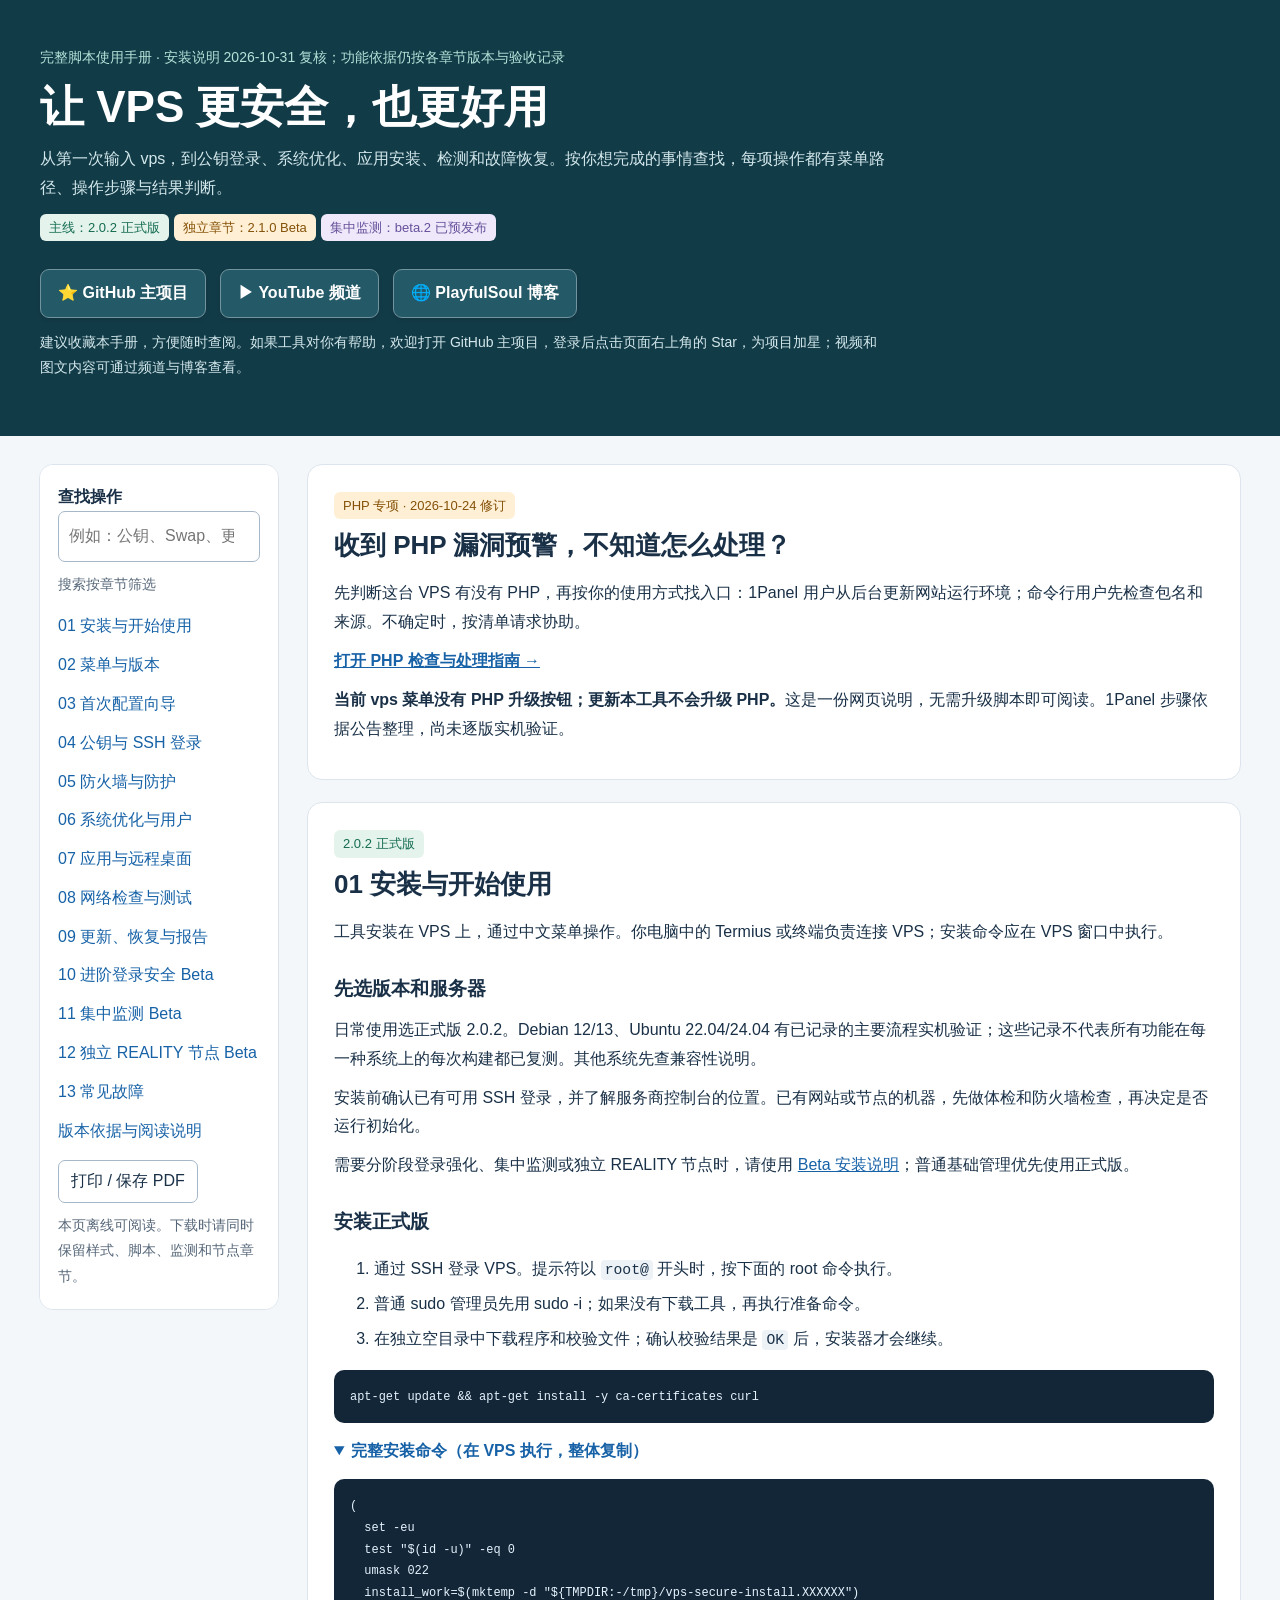
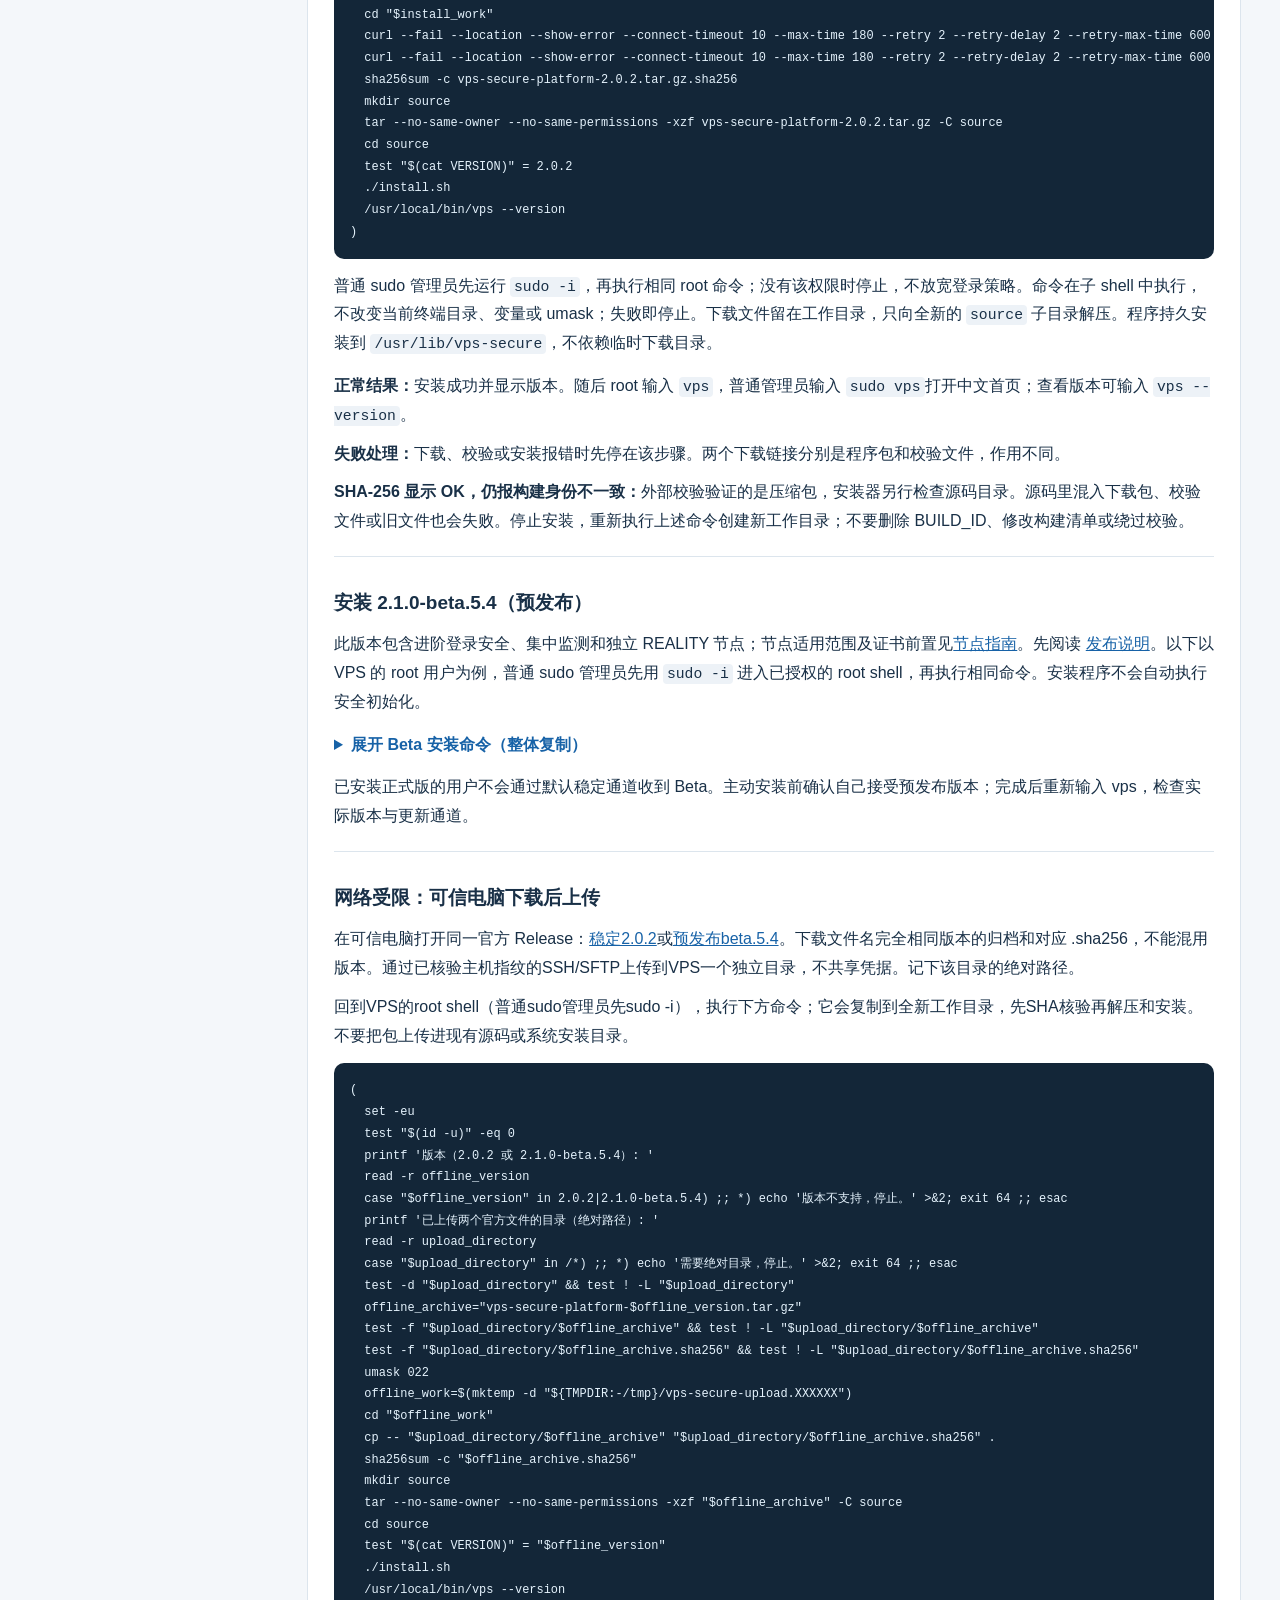
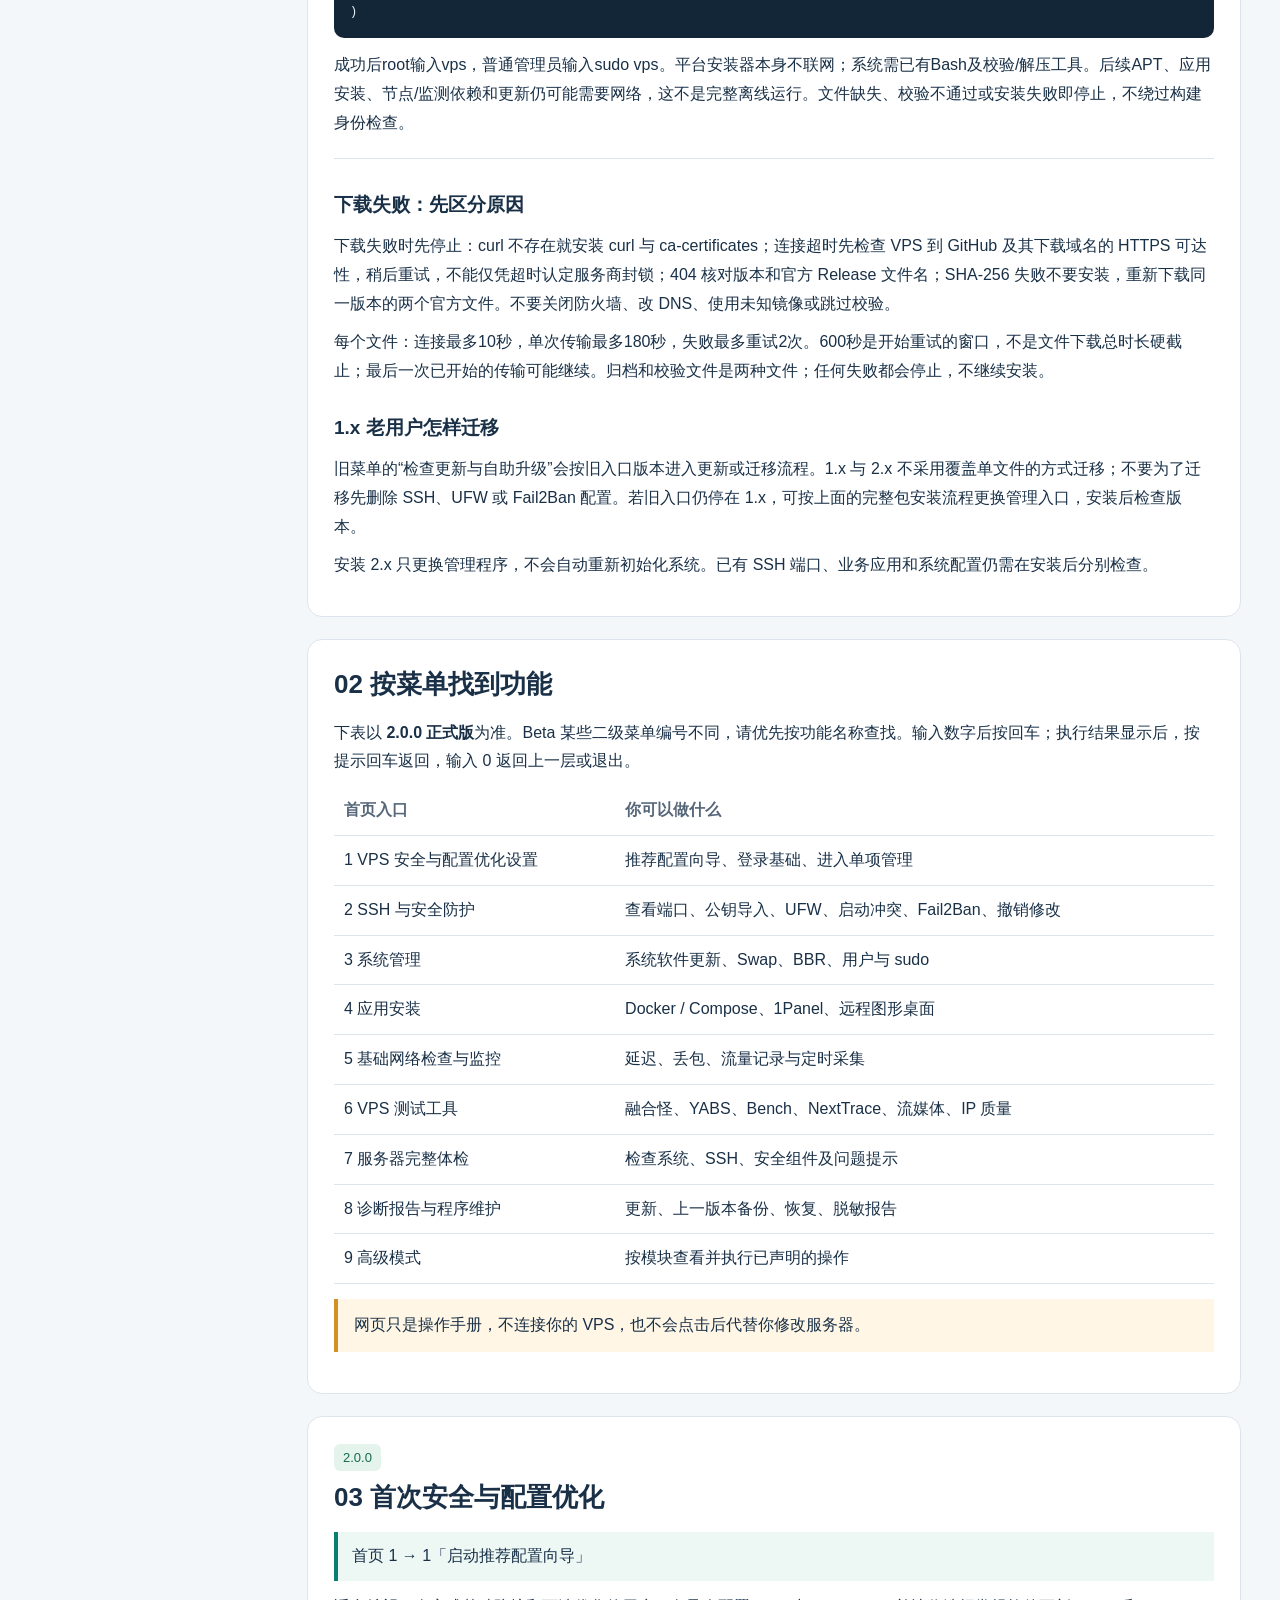
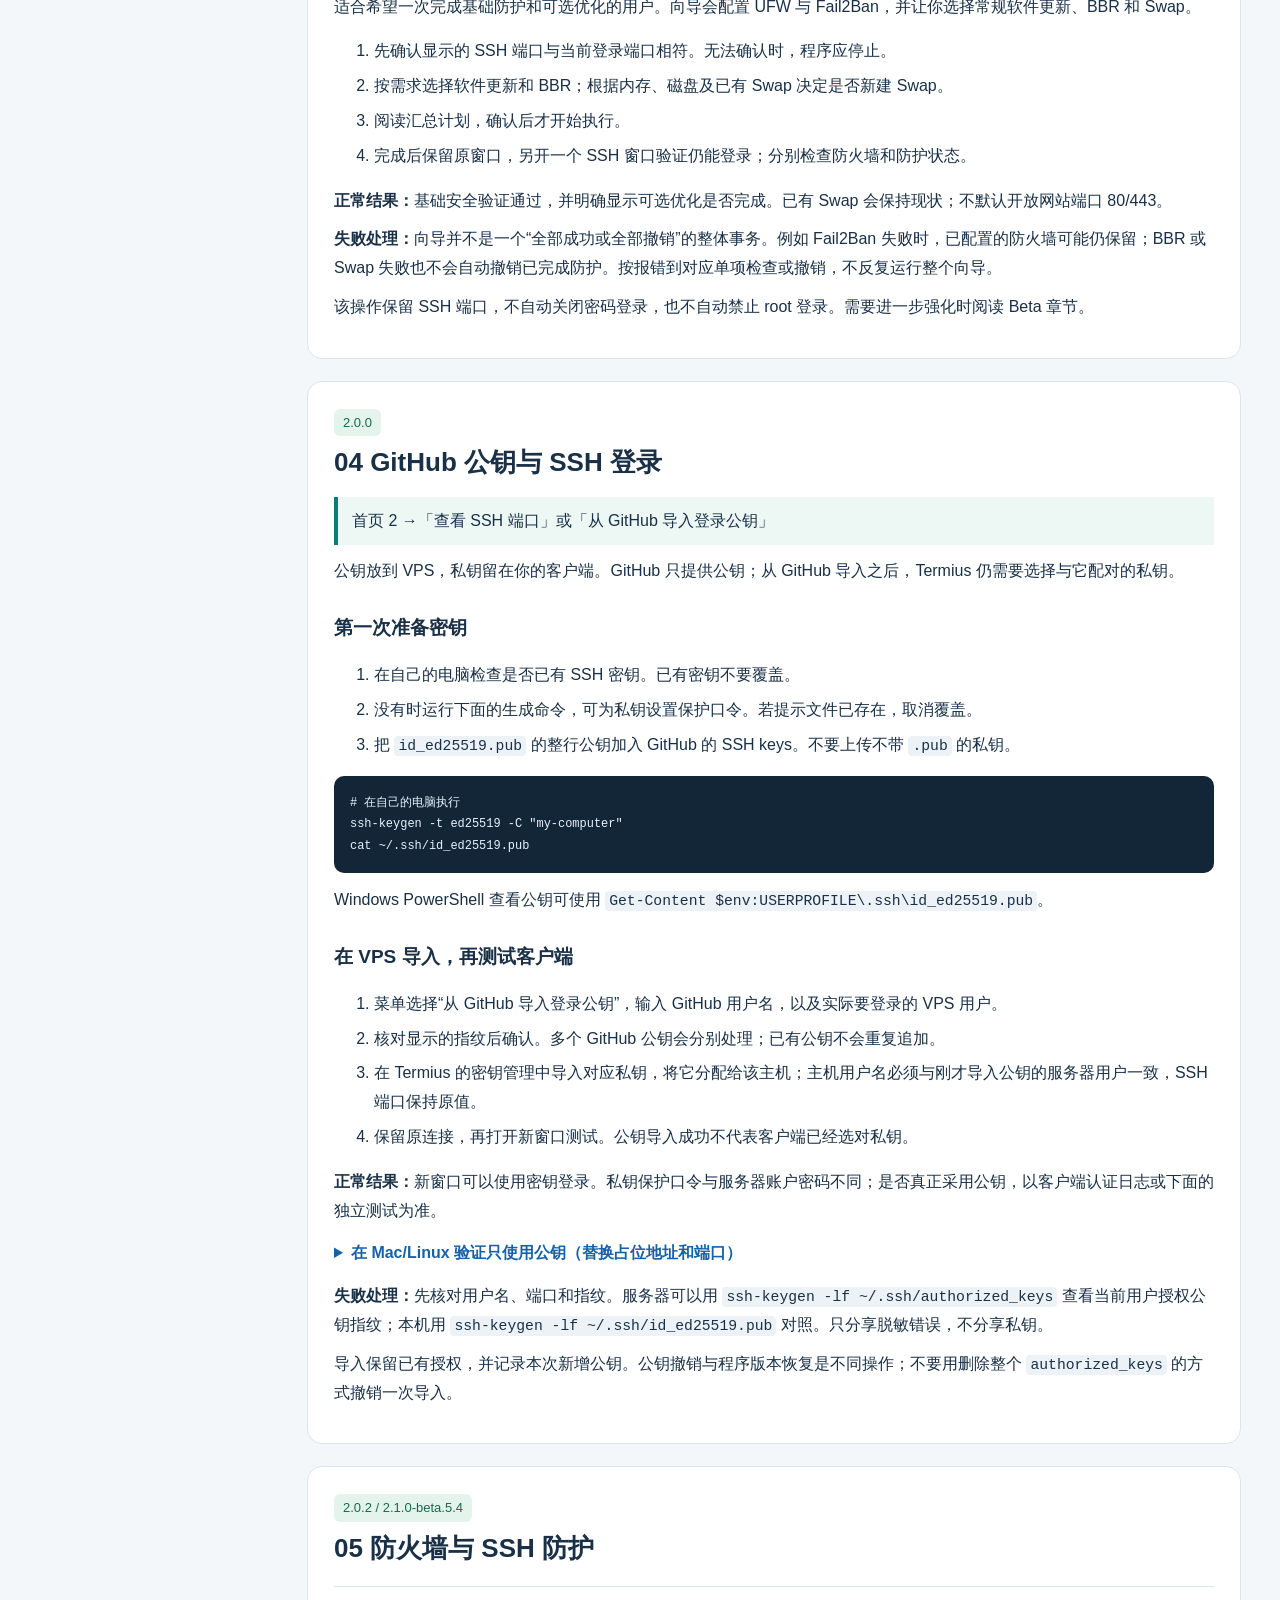
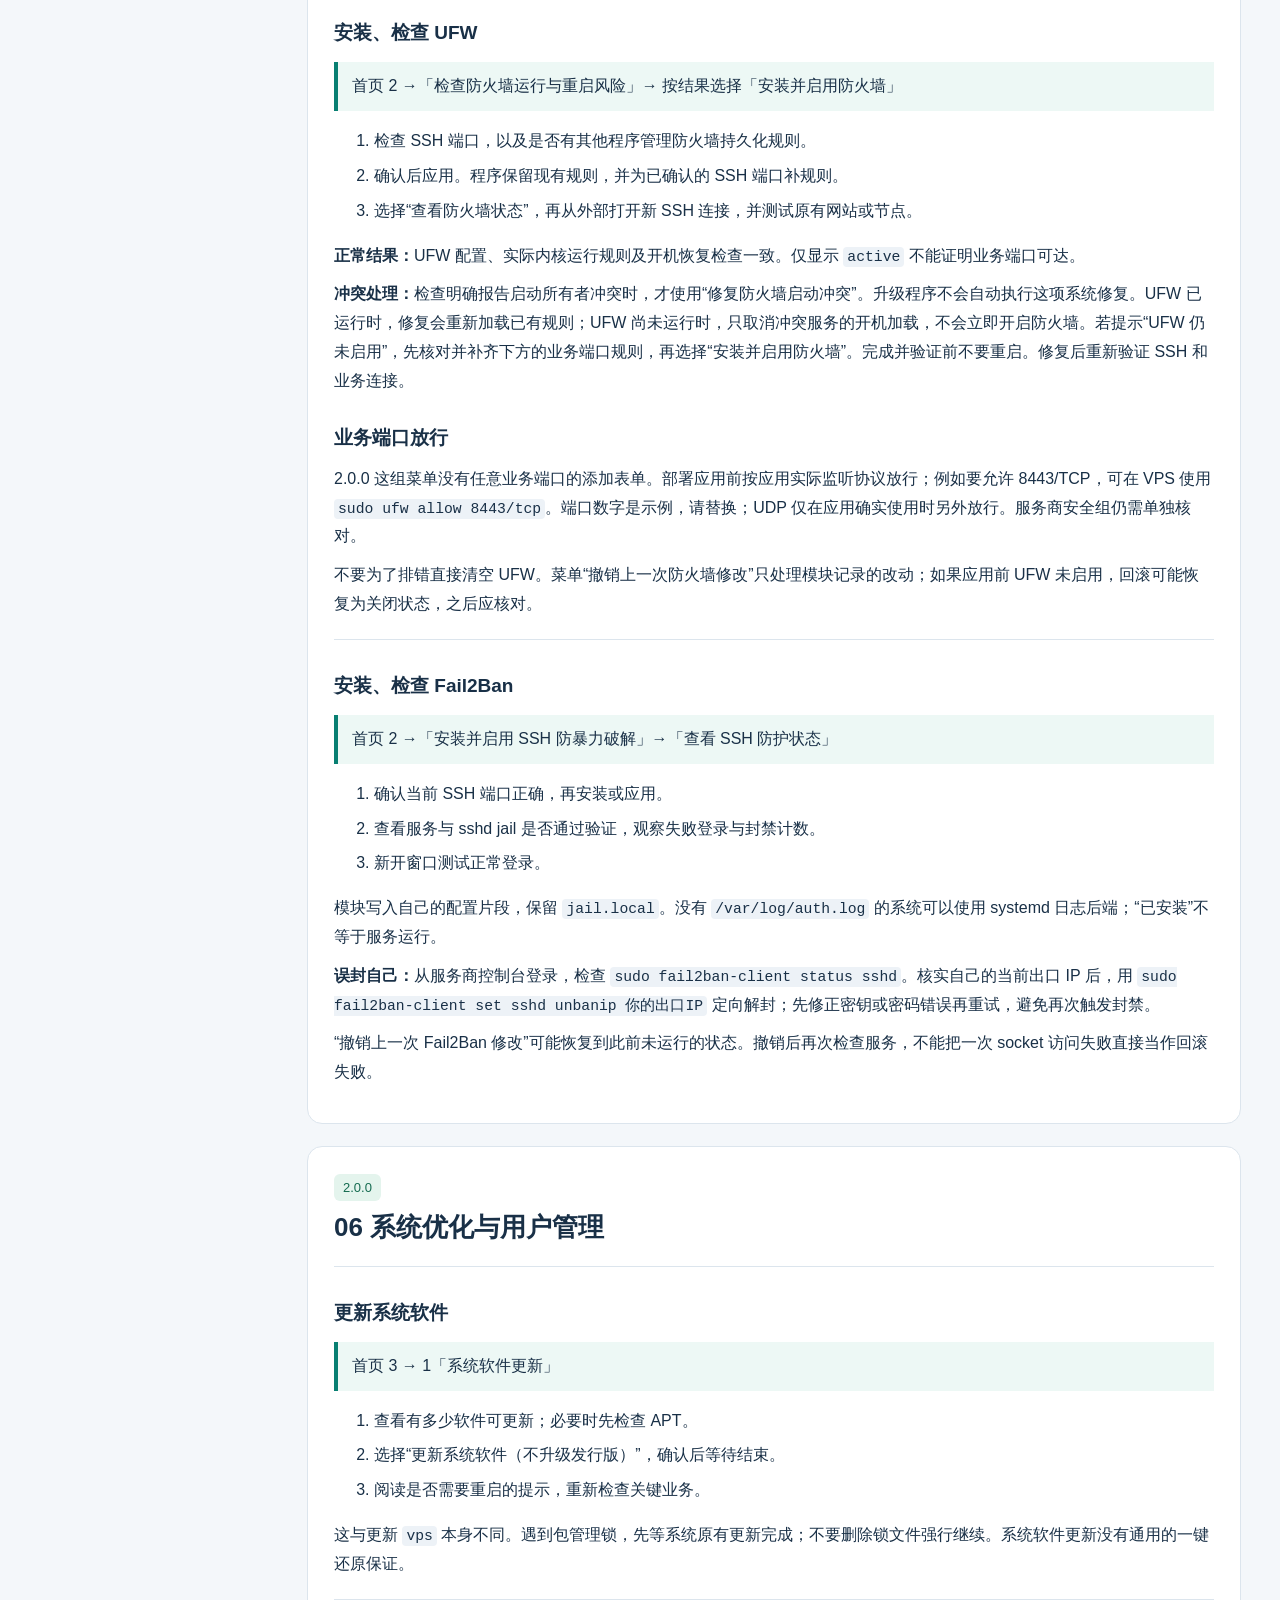
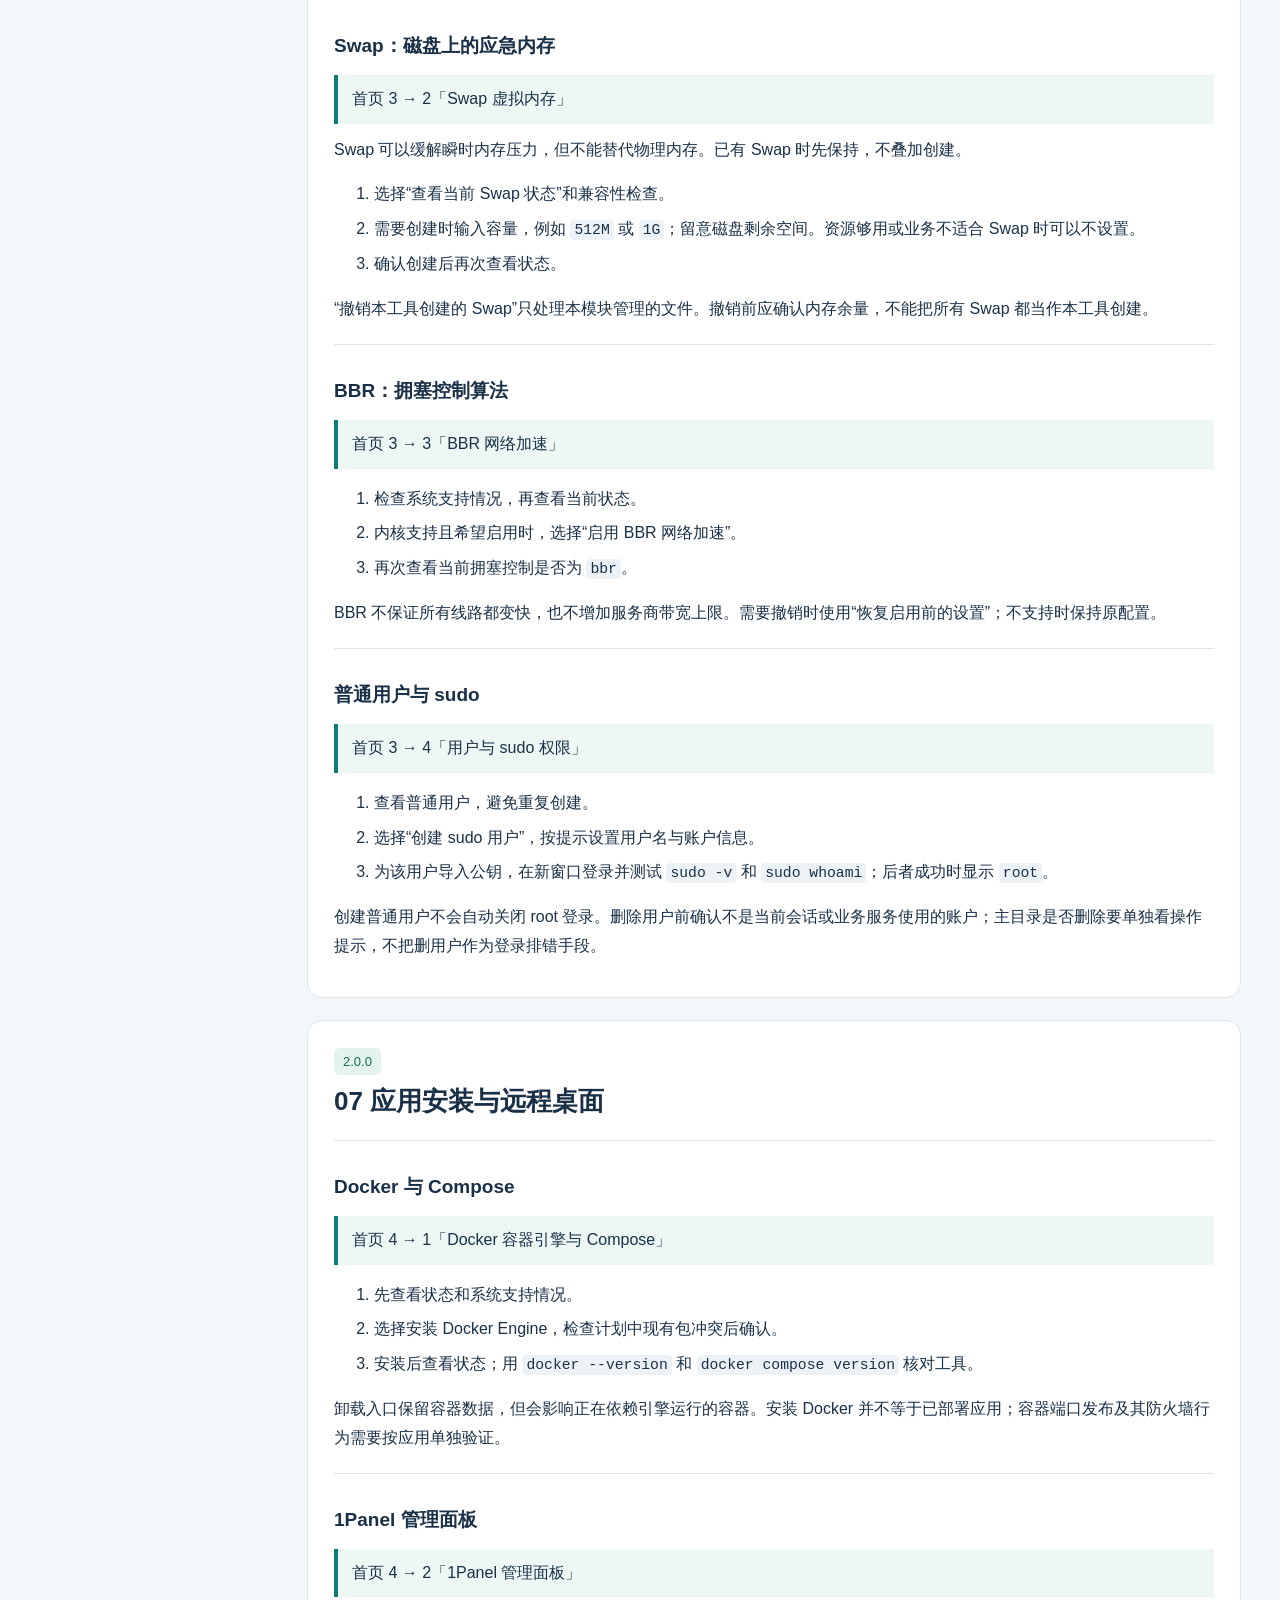
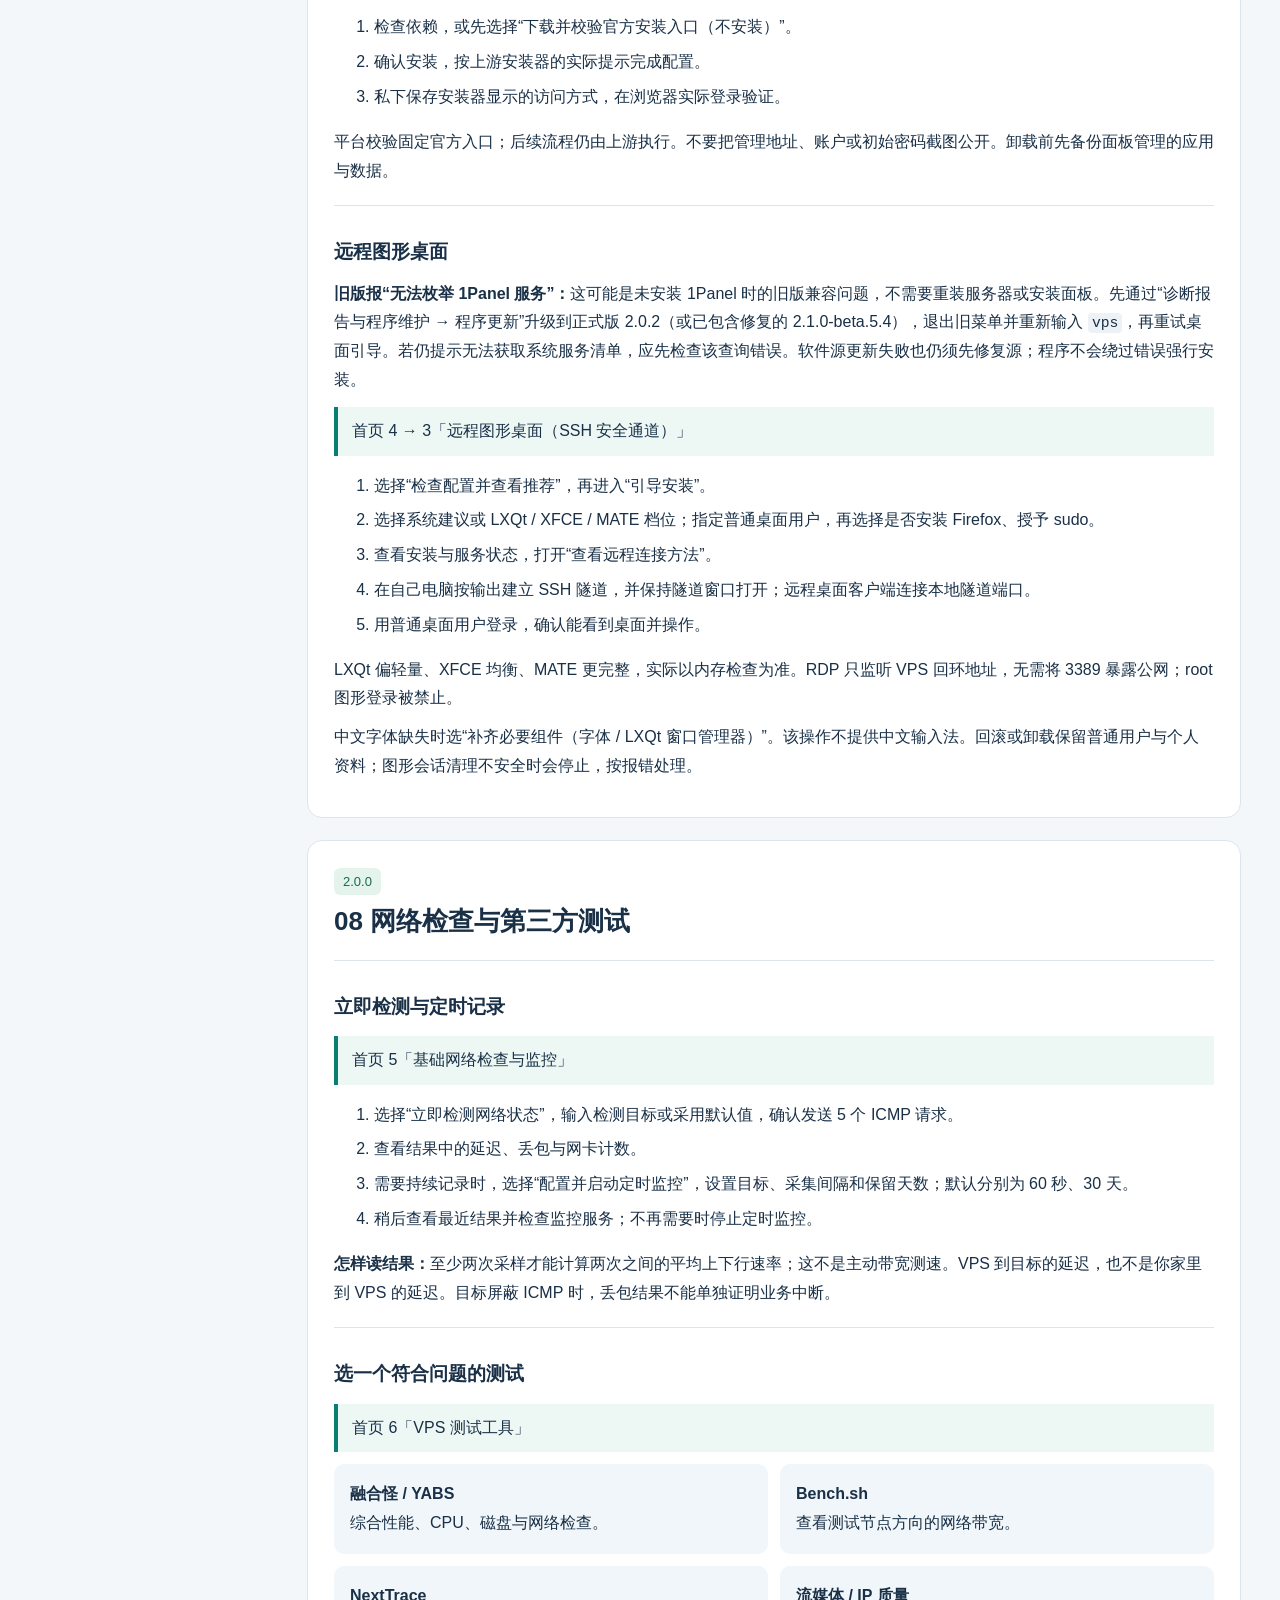
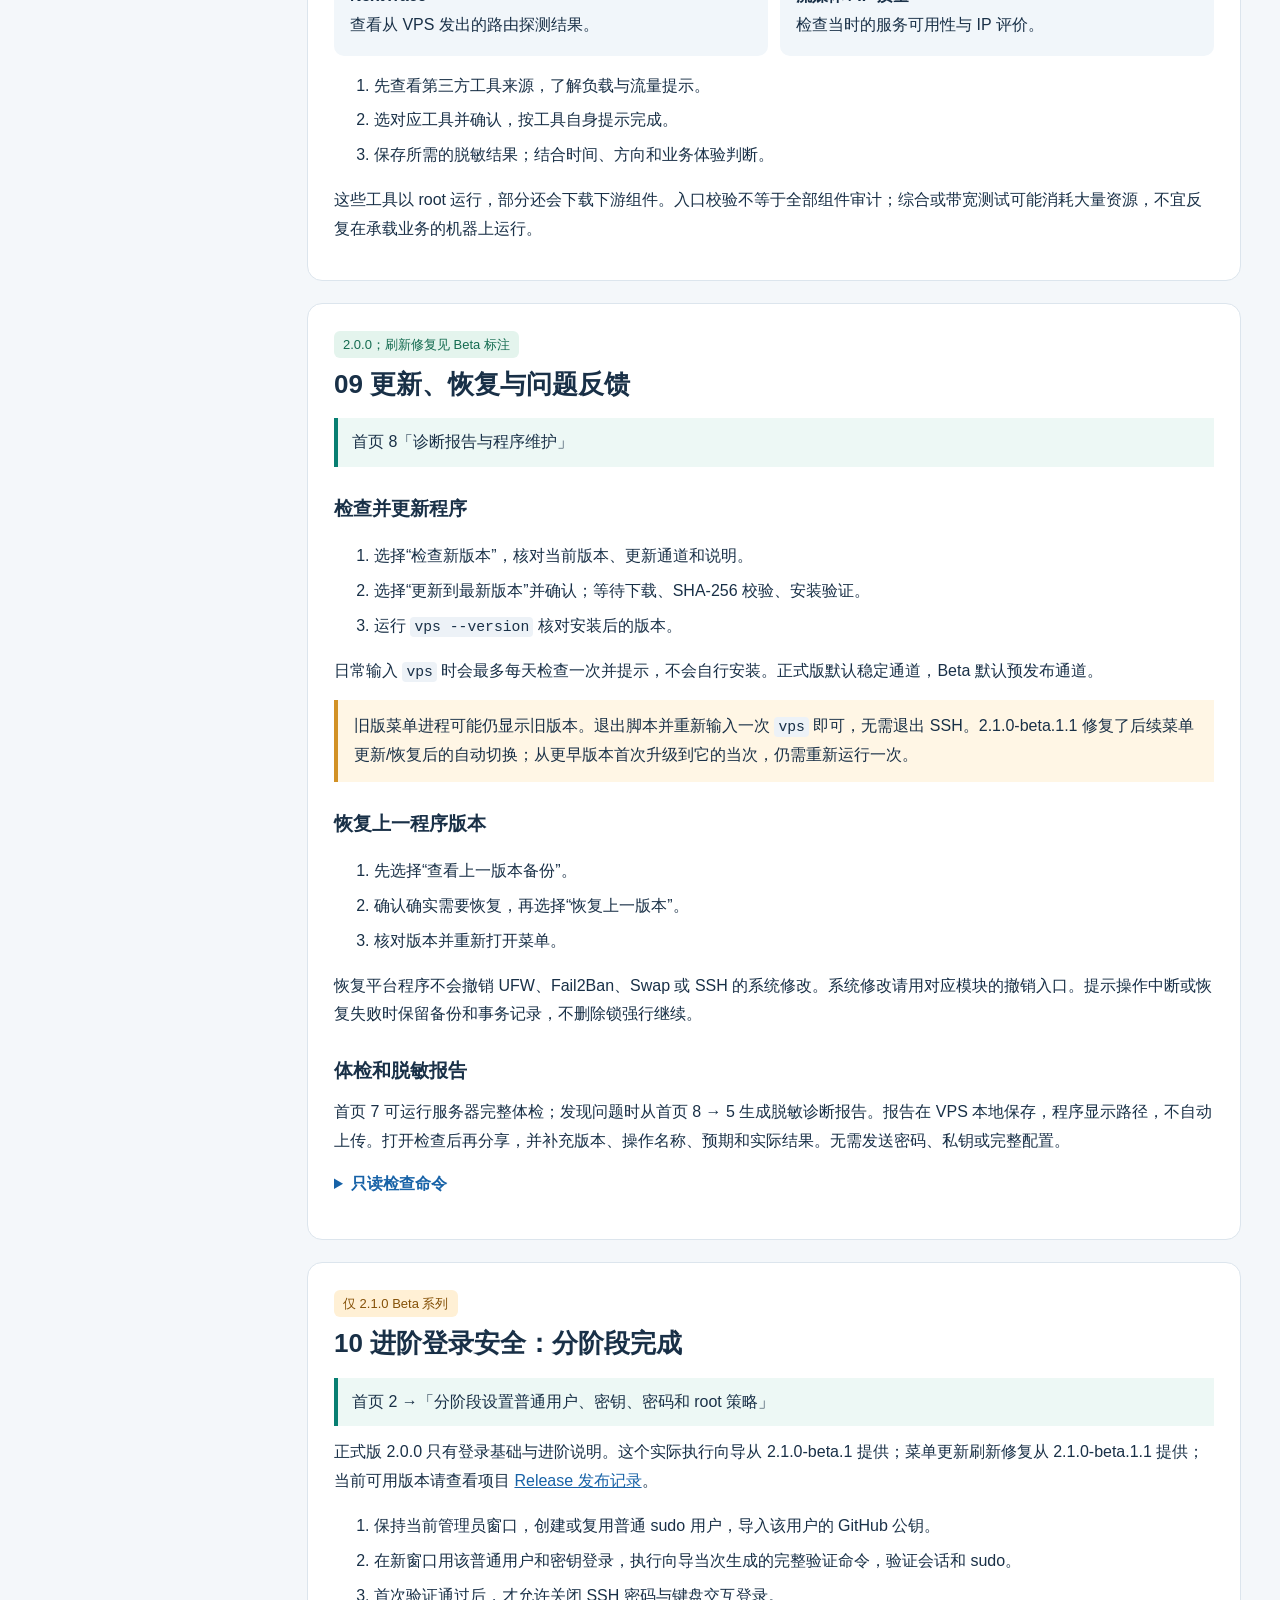
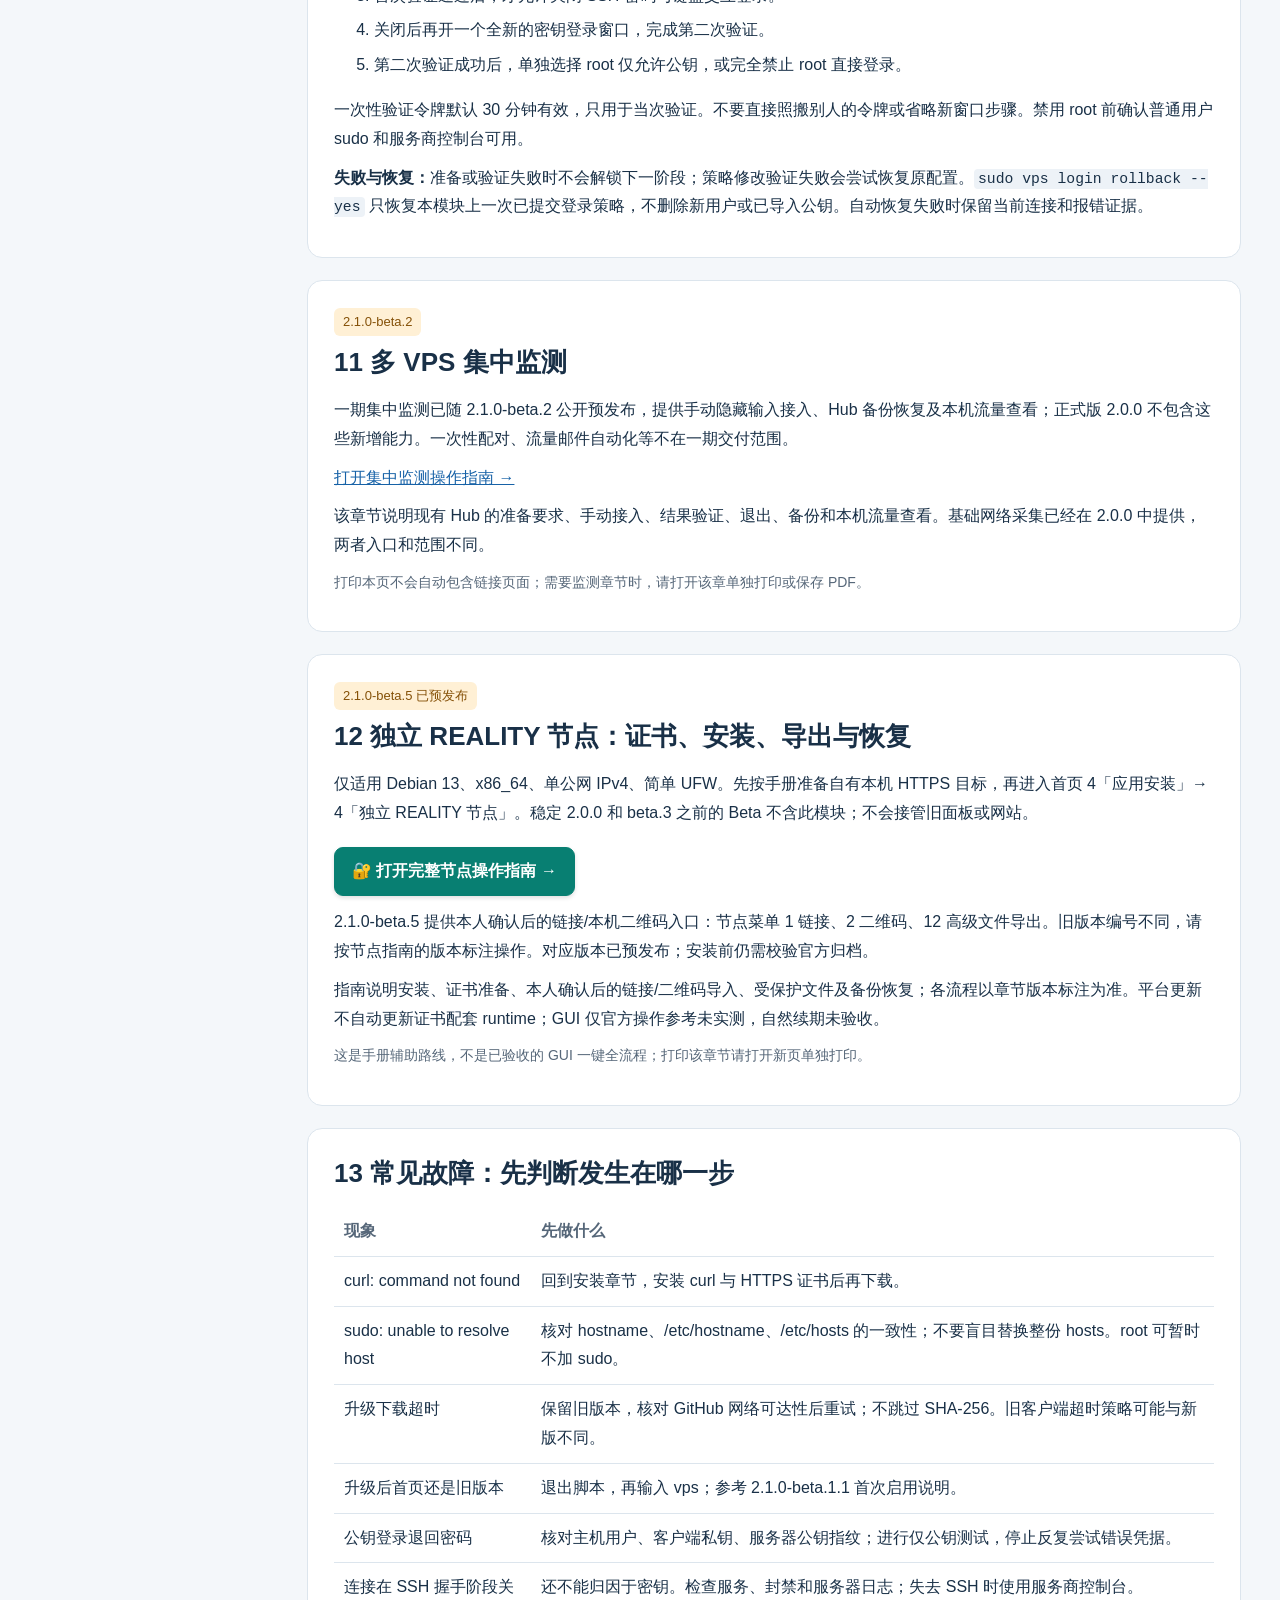
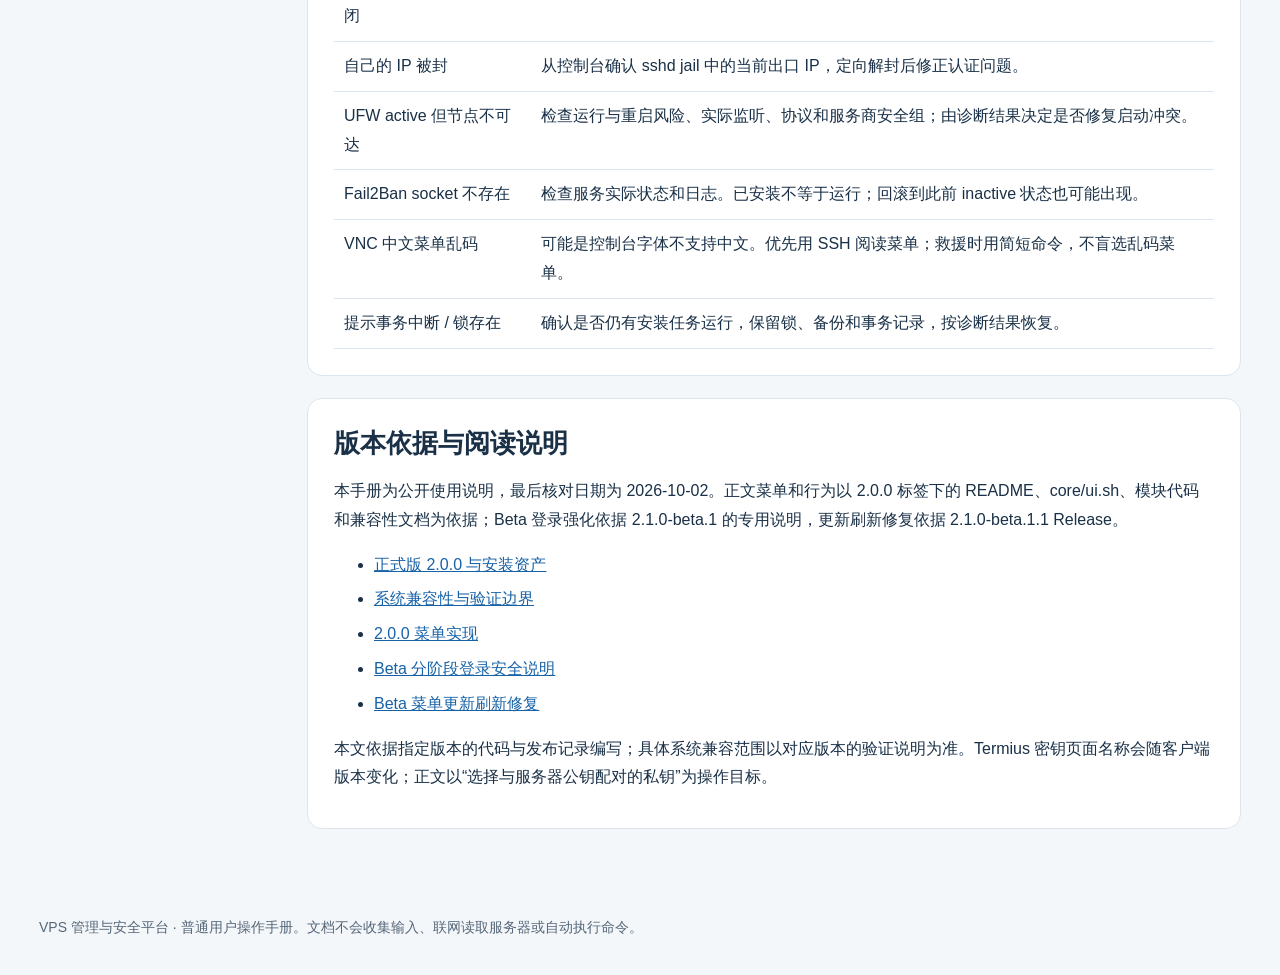
==== commit a742d6b5: "release: document LXQt component repair in beta 5.4" ====
--- a/manual/index.html
+++ b/manual/index.html
@@ -34,28 +34,28 @@
 )</code></pre><p>普通 sudo 管理员先运行 <code>sudo -i</code>，再执行相同 root 命令；没有该权限时停止，不放宽登录策略。命令在子 shell 中执行，不改变当前终端目录、变量或 umask；失败即停止。下载文件留在工作目录，只向全新的 <code>source</code> 子目录解压。程序持久安装到 <code>/usr/lib/vps-secure</code>，不依赖临时下载目录。</p></details>
 <p><strong>正常结果：</strong>安装成功并显示版本。随后 root 输入 <code>vps</code>，普通管理员输入 <code>sudo vps</code>打开中文首页；查看版本可输入 <code>vps --version</code>。</p><p><strong>失败处理：</strong>下载、校验或安装报错时先停在该步骤。两个下载链接分别是程序包和校验文件，作用不同。</p>
 <p><strong>SHA-256 显示 OK，仍报构建身份不一致：</strong>外部校验验证的是压缩包，安装器另行检查源码目录。源码里混入下载包、校验文件或旧文件也会失败。停止安装，重新执行上述命令创建新工作目录；不要删除 BUILD_ID、修改构建清单或绕过校验。</p>
-<article id="beta-install"><h3>安装 2.1.0-beta.5.3（预发布）</h3><p>此版本包含进阶登录安全、集中监测和独立 REALITY 节点；节点适用范围及证书前置见<a href="reality-node.html">节点指南</a>。先阅读 <a href="https://github.com/playfulsoul/vps-secure-script/releases/tag/v2.1.0-beta.5.3">发布说明</a>。以下以 VPS 的 root 用户为例，普通 sudo 管理员先用 <code>sudo -i</code> 进入已授权的 root shell，再执行相同命令。安装程序不会自动执行安全初始化。</p><details><summary>展开 Beta 安装命令（整体复制）</summary><pre><code>(
+<article id="beta-install"><h3>安装 2.1.0-beta.5.4（预发布）</h3><p>此版本包含进阶登录安全、集中监测和独立 REALITY 节点；节点适用范围及证书前置见<a href="reality-node.html">节点指南</a>。先阅读 <a href="https://github.com/playfulsoul/vps-secure-script/releases/tag/v2.1.0-beta.5.4">发布说明</a>。以下以 VPS 的 root 用户为例，普通 sudo 管理员先用 <code>sudo -i</code> 进入已授权的 root shell，再执行相同命令。安装程序不会自动执行安全初始化。</p><details><summary>展开 Beta 安装命令（整体复制）</summary><pre><code>(
   set -eu
   test "$(id -u)" -eq 0
   umask 022
   install_work=$(mktemp -d "${TMPDIR:-/tmp}/vps-secure-install.XXXXXX")
   cd "$install_work"
-  curl --fail --location --show-error --connect-timeout 10 --max-time 180 --retry 2 --retry-delay 2 --retry-max-time 600 --proto '=https' --proto-redir '=https' --tlsv1.2 --remote-name https://github.com/playfulsoul/vps-secure-script/releases/download/v2.1.0-beta.5.3/vps-secure-platform-2.1.0-beta.5.3.tar.gz
-  curl --fail --location --show-error --connect-timeout 10 --max-time 180 --retry 2 --retry-delay 2 --retry-max-time 600 --proto '=https' --proto-redir '=https' --tlsv1.2 --remote-name https://github.com/playfulsoul/vps-secure-script/releases/download/v2.1.0-beta.5.3/vps-secure-platform-2.1.0-beta.5.3.tar.gz.sha256
-  sha256sum -c vps-secure-platform-2.1.0-beta.5.3.tar.gz.sha256
+  curl --fail --location --show-error --connect-timeout 10 --max-time 180 --retry 2 --retry-delay 2 --retry-max-time 600 --proto '=https' --proto-redir '=https' --tlsv1.2 --remote-name https://github.com/playfulsoul/vps-secure-script/releases/download/v2.1.0-beta.5.4/vps-secure-platform-2.1.0-beta.5.4.tar.gz
+  curl --fail --location --show-error --connect-timeout 10 --max-time 180 --retry 2 --retry-delay 2 --retry-max-time 600 --proto '=https' --proto-redir '=https' --tlsv1.2 --remote-name https://github.com/playfulsoul/vps-secure-script/releases/download/v2.1.0-beta.5.4/vps-secure-platform-2.1.0-beta.5.4.tar.gz.sha256
+  sha256sum -c vps-secure-platform-2.1.0-beta.5.4.tar.gz.sha256
   mkdir source
-  tar --no-same-owner --no-same-permissions -xzf vps-secure-platform-2.1.0-beta.5.3.tar.gz -C source
+  tar --no-same-owner --no-same-permissions -xzf vps-secure-platform-2.1.0-beta.5.4.tar.gz -C source
   cd source
-  test "$(cat VERSION)" = 2.1.0-beta.5.3
+  test "$(cat VERSION)" = 2.1.0-beta.5.4
   ./install.sh
   /usr/local/bin/vps --version
 
-)</code></pre><p>同样在子 shell 内失败即停止，下载与干净源码目录分离，使用 <code>umask 022</code>；不要把归档或校验文件移入源码目录。安装后使用持久入口 <code>/usr/local/bin/vps</code>。</p></details><p>已安装正式版的用户不会通过默认稳定通道收到 Beta。主动安装前确认自己接受预发布版本；完成后重新输入 vps，检查实际版本与更新通道。</p></article><article id="upload-install"><h3>网络受限：可信电脑下载后上传</h3><p>在可信电脑打开同一官方 Release：<a href="https://github.com/playfulsoul/vps-secure-script/releases/tag/v2.0.2">稳定2.0.2</a>或<a href="https://github.com/playfulsoul/vps-secure-script/releases/tag/v2.1.0-beta.5.3">预发布beta.5.3</a>。下载文件名完全相同版本的归档和对应 .sha256，不能混用版本。通过已核验主机指纹的SSH/SFTP上传到VPS一个独立目录，不共享凭据。记下该目录的绝对路径。</p><p>回到VPS的root shell（普通sudo管理员先sudo -i），执行下方命令；它会复制到全新工作目录，先SHA核验再解压和安装。不要把包上传进现有源码或系统安装目录。</p><pre><code>(
+)</code></pre><p>同样在子 shell 内失败即停止，下载与干净源码目录分离，使用 <code>umask 022</code>；不要把归档或校验文件移入源码目录。安装后使用持久入口 <code>/usr/local/bin/vps</code>。</p></details><p>已安装正式版的用户不会通过默认稳定通道收到 Beta。主动安装前确认自己接受预发布版本；完成后重新输入 vps，检查实际版本与更新通道。</p></article><article id="upload-install"><h3>网络受限：可信电脑下载后上传</h3><p>在可信电脑打开同一官方 Release：<a href="https://github.com/playfulsoul/vps-secure-script/releases/tag/v2.0.2">稳定2.0.2</a>或<a href="https://github.com/playfulsoul/vps-secure-script/releases/tag/v2.1.0-beta.5.4">预发布beta.5.4</a>。下载文件名完全相同版本的归档和对应 .sha256，不能混用版本。通过已核验主机指纹的SSH/SFTP上传到VPS一个独立目录，不共享凭据。记下该目录的绝对路径。</p><p>回到VPS的root shell（普通sudo管理员先sudo -i），执行下方命令；它会复制到全新工作目录，先SHA核验再解压和安装。不要把包上传进现有源码或系统安装目录。</p><pre><code>(
   set -eu
   test "$(id -u)" -eq 0
-  printf '版本（2.0.2 或 2.1.0-beta.5.3）: '
+  printf '版本（2.0.2 或 2.1.0-beta.5.4）: '
   read -r offline_version
-  case "$offline_version" in 2.0.2|2.1.0-beta.5.3) ;; *) echo '版本不支持，停止。' &gt;&amp;2; exit 64 ;; esac
+  case "$offline_version" in 2.0.2|2.1.0-beta.5.4) ;; *) echo '版本不支持，停止。' &gt;&amp;2; exit 64 ;; esac
   printf '已上传两个官方文件的目录（绝对路径）: '
   read -r upload_directory
   case "$upload_directory" in /*) ;; *) echo '需要绝对目录，停止。' &gt;&amp;2; exit 64 ;; esac
@@ -91,7 +91,7 @@
   -o PasswordAuthentication=no -o KbdInteractiveAuthentication=no \
   -i ~/.ssh/id_ed25519 -p SSH端口 用户名@服务器地址</code></pre><p>这条命令禁止退回服务器密码认证。它仍可能要求输入本机私钥保护口令。</p></details><p><strong>失败处理：</strong>先核对用户名、端口和指纹。服务器可以用 <code>ssh-keygen -lf ~/.ssh/authorized_keys</code> 查看当前用户授权公钥指纹；本机用 <code>ssh-keygen -lf ~/.ssh/id_ed25519.pub</code> 对照。只分享脱敏错误，不分享私钥。</p><p>导入保留已有授权，并记录本次新增公钥。公钥撤销与程序版本恢复是不同操作；不要用删除整个 <code>authorized_keys</code> 的方式撤销一次导入。</p></section>
 
-<section id="firewall"><span class="tag">2.0.2 / 2.1.0-beta.5.3</span><h2>05 防火墙与 SSH 防护</h2><article><h3>安装、检查 UFW</h3><div class="route">首页 2 →「检查防火墙运行与重启风险」→ 按结果选择「安装并启用防火墙」</div><ol><li>检查 SSH 端口，以及是否有其他程序管理防火墙持久化规则。</li><li>确认后应用。程序保留现有规则，并为已确认的 SSH 端口补规则。</li><li>选择“查看防火墙状态”，再从外部打开新 SSH 连接，并测试原有网站或节点。</li></ol><p><strong>正常结果：</strong>UFW 配置、实际内核运行规则及开机恢复检查一致。仅显示 <code>active</code> 不能证明业务端口可达。</p><p><strong>冲突处理：</strong>检查明确报告启动所有者冲突时，才使用“修复防火墙启动冲突”。升级程序不会自动执行这项系统修复。UFW 已运行时，修复会重新加载已有规则；UFW 尚未运行时，只取消冲突服务的开机加载，不会立即开启防火墙。若提示“UFW 仍未启用”，先核对并补齐下方的业务端口规则，再选择“安装并启用防火墙”。完成并验证前不要重启。修复后重新验证 SSH 和业务连接。</p><h3>业务端口放行</h3><p>2.0.0 这组菜单没有任意业务端口的添加表单。部署应用前按应用实际监听协议放行；例如要允许 8443/TCP，可在 VPS 使用 <code>sudo ufw allow 8443/tcp</code>。端口数字是示例，请替换；UDP 仅在应用确实使用时另外放行。服务商安全组仍需单独核对。</p><p>不要为了排错直接清空 UFW。菜单“撤销上一次防火墙修改”只处理模块记录的改动；如果应用前 UFW 未启用，回滚可能恢复为关闭状态，之后应核对。</p></article>
+<section id="firewall"><span class="tag">2.0.2 / 2.1.0-beta.5.4</span><h2>05 防火墙与 SSH 防护</h2><article><h3>安装、检查 UFW</h3><div class="route">首页 2 →「检查防火墙运行与重启风险」→ 按结果选择「安装并启用防火墙」</div><ol><li>检查 SSH 端口，以及是否有其他程序管理防火墙持久化规则。</li><li>确认后应用。程序保留现有规则，并为已确认的 SSH 端口补规则。</li><li>选择“查看防火墙状态”，再从外部打开新 SSH 连接，并测试原有网站或节点。</li></ol><p><strong>正常结果：</strong>UFW 配置、实际内核运行规则及开机恢复检查一致。仅显示 <code>active</code> 不能证明业务端口可达。</p><p><strong>冲突处理：</strong>检查明确报告启动所有者冲突时，才使用“修复防火墙启动冲突”。升级程序不会自动执行这项系统修复。UFW 已运行时，修复会重新加载已有规则；UFW 尚未运行时，只取消冲突服务的开机加载，不会立即开启防火墙。若提示“UFW 仍未启用”，先核对并补齐下方的业务端口规则，再选择“安装并启用防火墙”。完成并验证前不要重启。修复后重新验证 SSH 和业务连接。</p><h3>业务端口放行</h3><p>2.0.0 这组菜单没有任意业务端口的添加表单。部署应用前按应用实际监听协议放行；例如要允许 8443/TCP，可在 VPS 使用 <code>sudo ufw allow 8443/tcp</code>。端口数字是示例，请替换；UDP 仅在应用确实使用时另外放行。服务商安全组仍需单独核对。</p><p>不要为了排错直接清空 UFW。菜单“撤销上一次防火墙修改”只处理模块记录的改动；如果应用前 UFW 未启用，回滚可能恢复为关闭状态，之后应核对。</p></article>
 <article><h3>安装、检查 Fail2Ban</h3><div class="route">首页 2 →「安装并启用 SSH 防暴力破解」→「查看 SSH 防护状态」</div><ol><li>确认当前 SSH 端口正确，再安装或应用。</li><li>查看服务与 sshd jail 是否通过验证，观察失败登录与封禁计数。</li><li>新开窗口测试正常登录。</li></ol><p>模块写入自己的配置片段，保留 <code>jail.local</code>。没有 <code>/var/log/auth.log</code> 的系统可以使用 systemd 日志后端；“已安装”不等于服务运行。</p><p><strong>误封自己：</strong>从服务商控制台登录，检查 <code>sudo fail2ban-client status sshd</code>。核实自己的当前出口 IP 后，用 <code>sudo fail2ban-client set sshd unbanip 你的出口IP</code> 定向解封；先修正密钥或密码错误再重试，避免再次触发封禁。</p><p>“撤销上一次 Fail2Ban 修改”可能恢复到此前未运行的状态。撤销后再次检查服务，不能把一次 socket 访问失败直接当作回滚失败。</p></article></section>
 
 <section id="system"><span class="tag">2.0.0</span><h2>06 系统优化与用户管理</h2><article><h3>更新系统软件</h3><div class="route">首页 3 → 1「系统软件更新」</div><ol><li>查看有多少软件可更新；必要时先检查 APT。</li><li>选择“更新系统软件（不升级发行版）”，确认后等待结束。</li><li>阅读是否需要重启的提示，重新检查关键业务。</li></ol><p>这与更新 <code>vps</code> 本身不同。遇到包管理锁，先等系统原有更新完成；不要删除锁文件强行继续。系统软件更新没有通用的一键还原保证。</p></article>
@@ -101,7 +101,7 @@
 
 <section id="apps"><span class="tag">2.0.0</span><h2>07 应用安装与远程桌面</h2><article><h3>Docker 与 Compose</h3><div class="route">首页 4 → 1「Docker 容器引擎与 Compose」</div><ol><li>先查看状态和系统支持情况。</li><li>选择安装 Docker Engine，检查计划中现有包冲突后确认。</li><li>安装后查看状态；用 <code>docker --version</code> 和 <code>docker compose version</code> 核对工具。</li></ol><p>卸载入口保留容器数据，但会影响正在依赖引擎运行的容器。安装 Docker 并不等于已部署应用；容器端口发布及其防火墙行为需要按应用单独验证。</p></article>
 <article><h3>1Panel 管理面板</h3><div class="route">首页 4 → 2「1Panel 管理面板」</div><ol><li>检查依赖，或先选择“下载并校验官方安装入口（不安装）”。</li><li>确认安装，按上游安装器的实际提示完成配置。</li><li>私下保存安装器显示的访问方式，在浏览器实际登录验证。</li></ol><p>平台校验固定官方入口；后续流程仍由上游执行。不要把管理地址、账户或初始密码截图公开。卸载前先备份面板管理的应用与数据。</p></article>
-<article><h3>远程图形桌面</h3><p><strong>旧版报“无法枚举 1Panel 服务”：</strong>这可能是未安装 1Panel 时的旧版兼容问题，不需要重装服务器或安装面板。先通过“诊断报告与程序维护 → 程序更新”升级到正式版 2.0.2（或已包含修复的 2.1.0-beta.5.3），退出旧菜单并重新输入 <code>vps</code>，再重试桌面引导。若仍提示无法获取系统服务清单，应先检查该查询错误。软件源更新失败也仍须先修复源；程序不会绕过错误强行安装。</p><div class="route">首页 4 → 3「远程图形桌面（SSH 安全通道）」</div><ol><li>选择“检查配置并查看推荐”，再进入“引导安装”。</li><li>选择系统建议或 LXQt / XFCE / MATE 档位；指定普通桌面用户，再选择是否安装 Firefox、授予 sudo。</li><li>查看安装与服务状态，打开“查看远程连接方法”。</li><li>在自己电脑按输出建立 SSH 隧道，并保持隧道窗口打开；远程桌面客户端连接本地隧道端口。</li><li>用普通桌面用户登录，确认能看到桌面并操作。</li></ol><p>LXQt 偏轻量、XFCE 均衡、MATE 更完整，实际以内存检查为准。RDP 只监听 VPS 回环地址，无需将 3389 暴露公网；root 图形登录被禁止。</p><p>中文字体缺失时选“补齐必要组件（中文字体）”。该操作不提供中文输入法。回滚或卸载保留普通用户与个人资料；图形会话清理不安全时会停止，按报错处理。</p></article></section>
+<article><h3>远程图形桌面</h3><p><strong>旧版报“无法枚举 1Panel 服务”：</strong>这可能是未安装 1Panel 时的旧版兼容问题，不需要重装服务器或安装面板。先通过“诊断报告与程序维护 → 程序更新”升级到正式版 2.0.2（或已包含修复的 2.1.0-beta.5.4），退出旧菜单并重新输入 <code>vps</code>，再重试桌面引导。若仍提示无法获取系统服务清单，应先检查该查询错误。软件源更新失败也仍须先修复源；程序不会绕过错误强行安装。</p><div class="route">首页 4 → 3「远程图形桌面（SSH 安全通道）」</div><ol><li>选择“检查配置并查看推荐”，再进入“引导安装”。</li><li>选择系统建议或 LXQt / XFCE / MATE 档位；指定普通桌面用户，再选择是否安装 Firefox、授予 sudo。</li><li>查看安装与服务状态，打开“查看远程连接方法”。</li><li>在自己电脑按输出建立 SSH 隧道，并保持隧道窗口打开；远程桌面客户端连接本地隧道端口。</li><li>用普通桌面用户登录，确认能看到桌面并操作。</li></ol><p>LXQt 偏轻量、XFCE 均衡、MATE 更完整，实际以内存检查为准。RDP 只监听 VPS 回环地址，无需将 3389 暴露公网；root 图形登录被禁止。</p><p>中文字体缺失时选“补齐必要组件（字体 / LXQt 窗口管理器）”。该操作不提供中文输入法。回滚或卸载保留普通用户与个人资料；图形会话清理不安全时会停止，按报错处理。</p></article></section>
 
 <section id="network"><span class="tag">2.0.0</span><h2>08 网络检查与第三方测试</h2><article><h3>立即检测与定时记录</h3><div class="route">首页 5「基础网络检查与监控」</div><ol><li>选择“立即检测网络状态”，输入检测目标或采用默认值，确认发送 5 个 ICMP 请求。</li><li>查看结果中的延迟、丢包与网卡计数。</li><li>需要持续记录时，选择“配置并启动定时监控”，设置目标、采集间隔和保留天数；默认分别为 60 秒、30 天。</li><li>稍后查看最近结果并检查监控服务；不再需要时停止定时监控。</li></ol><p><strong>怎样读结果：</strong>至少两次采样才能计算两次之间的平均上下行速率；这不是主动带宽测速。VPS 到目标的延迟，也不是你家里到 VPS 的延迟。目标屏蔽 ICMP 时，丢包结果不能单独证明业务中断。</p></article>
 <article><h3>选一个符合问题的测试</h3><div class="route">首页 6「VPS 测试工具」</div><div class="grid"><div class="tile"><strong>融合怪 / YABS</strong>综合性能、CPU、磁盘与网络检查。</div><div class="tile"><strong>Bench.sh</strong>查看测试节点方向的网络带宽。</div><div class="tile"><strong>NextTrace</strong>查看从 VPS 发出的路由探测结果。</div><div class="tile"><strong>流媒体 / IP 质量</strong>检查当时的服务可用性与 IP 评价。</div></div><ol><li>先查看第三方工具来源，了解负载与流量提示。</li><li>选对应工具并确认，按工具自身提示完成。</li><li>保存所需的脱敏结果；结合时间、方向和业务体验判断。</li></ol><p>这些工具以 root 运行，部分还会下载下游组件。入口校验不等于全部组件审计；综合或带宽测试可能消耗大量资源，不宜反复在承载业务的机器上运行。</p></article></section>
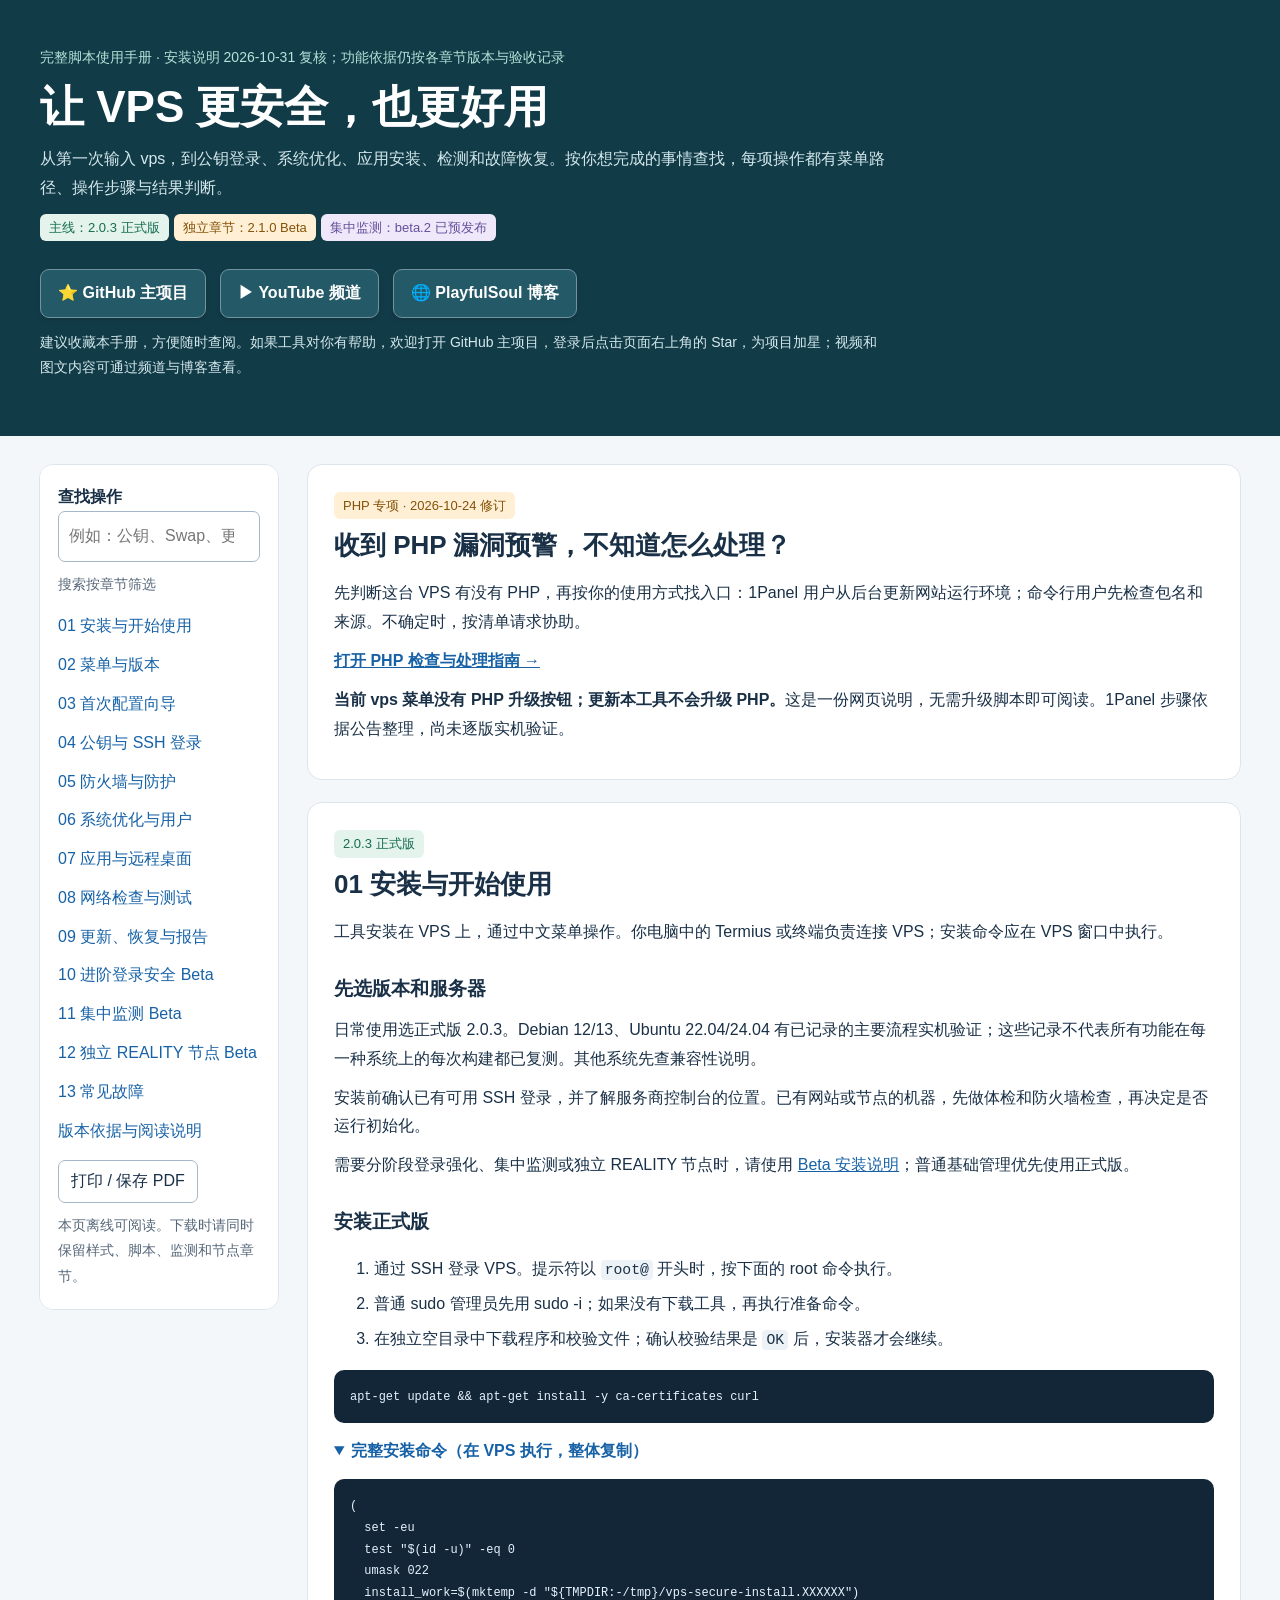
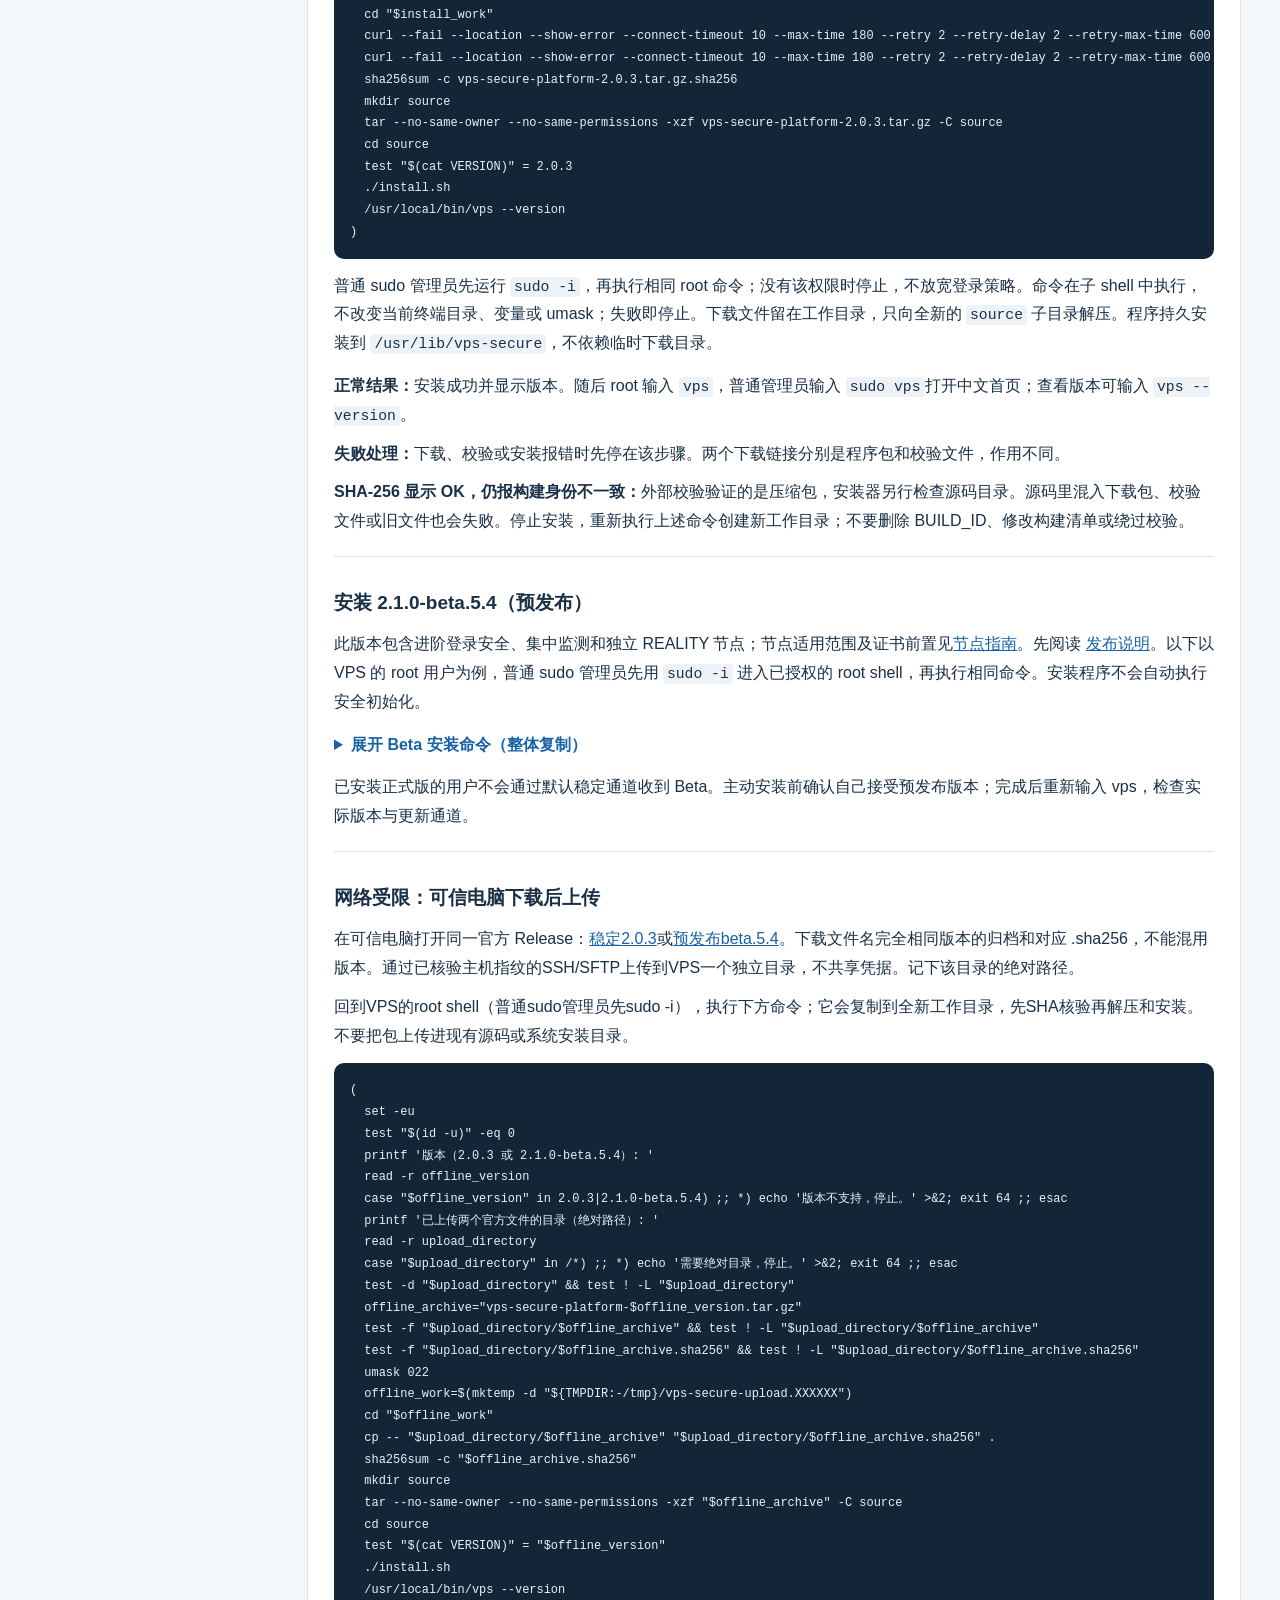
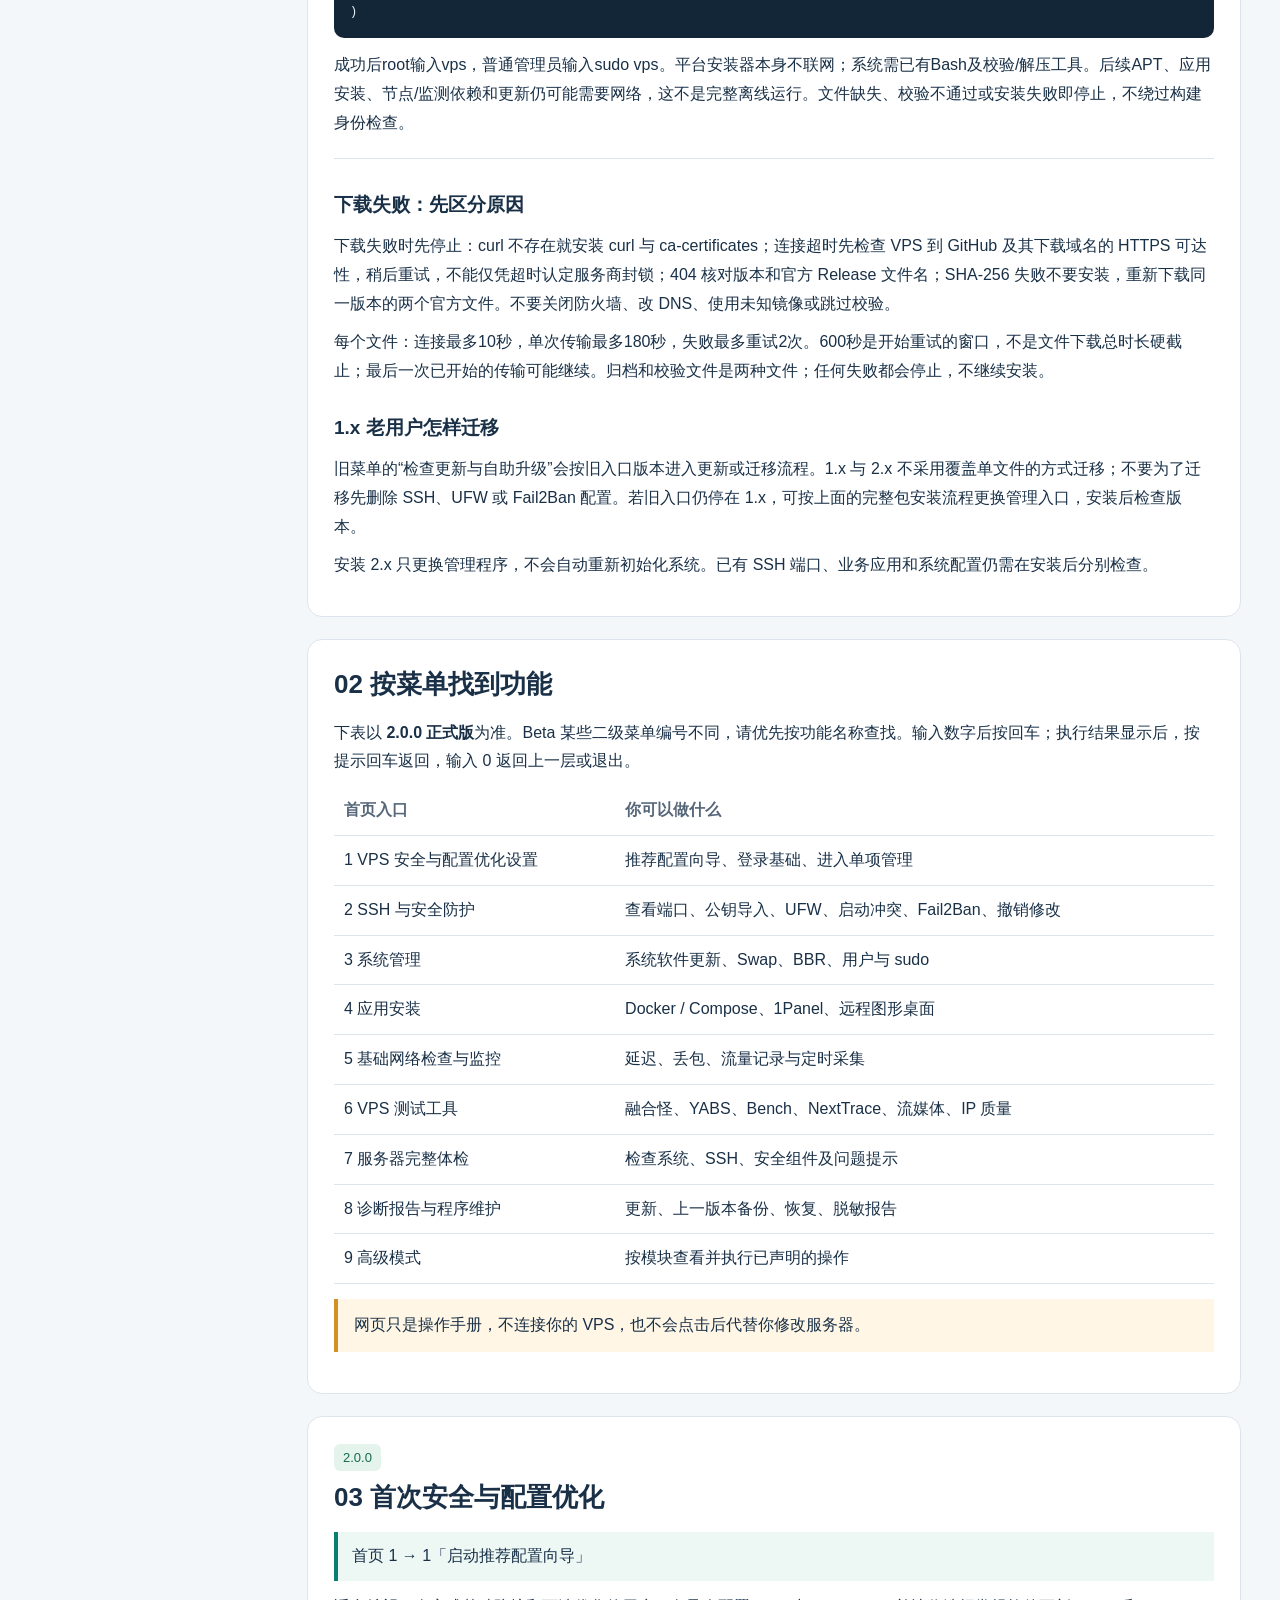
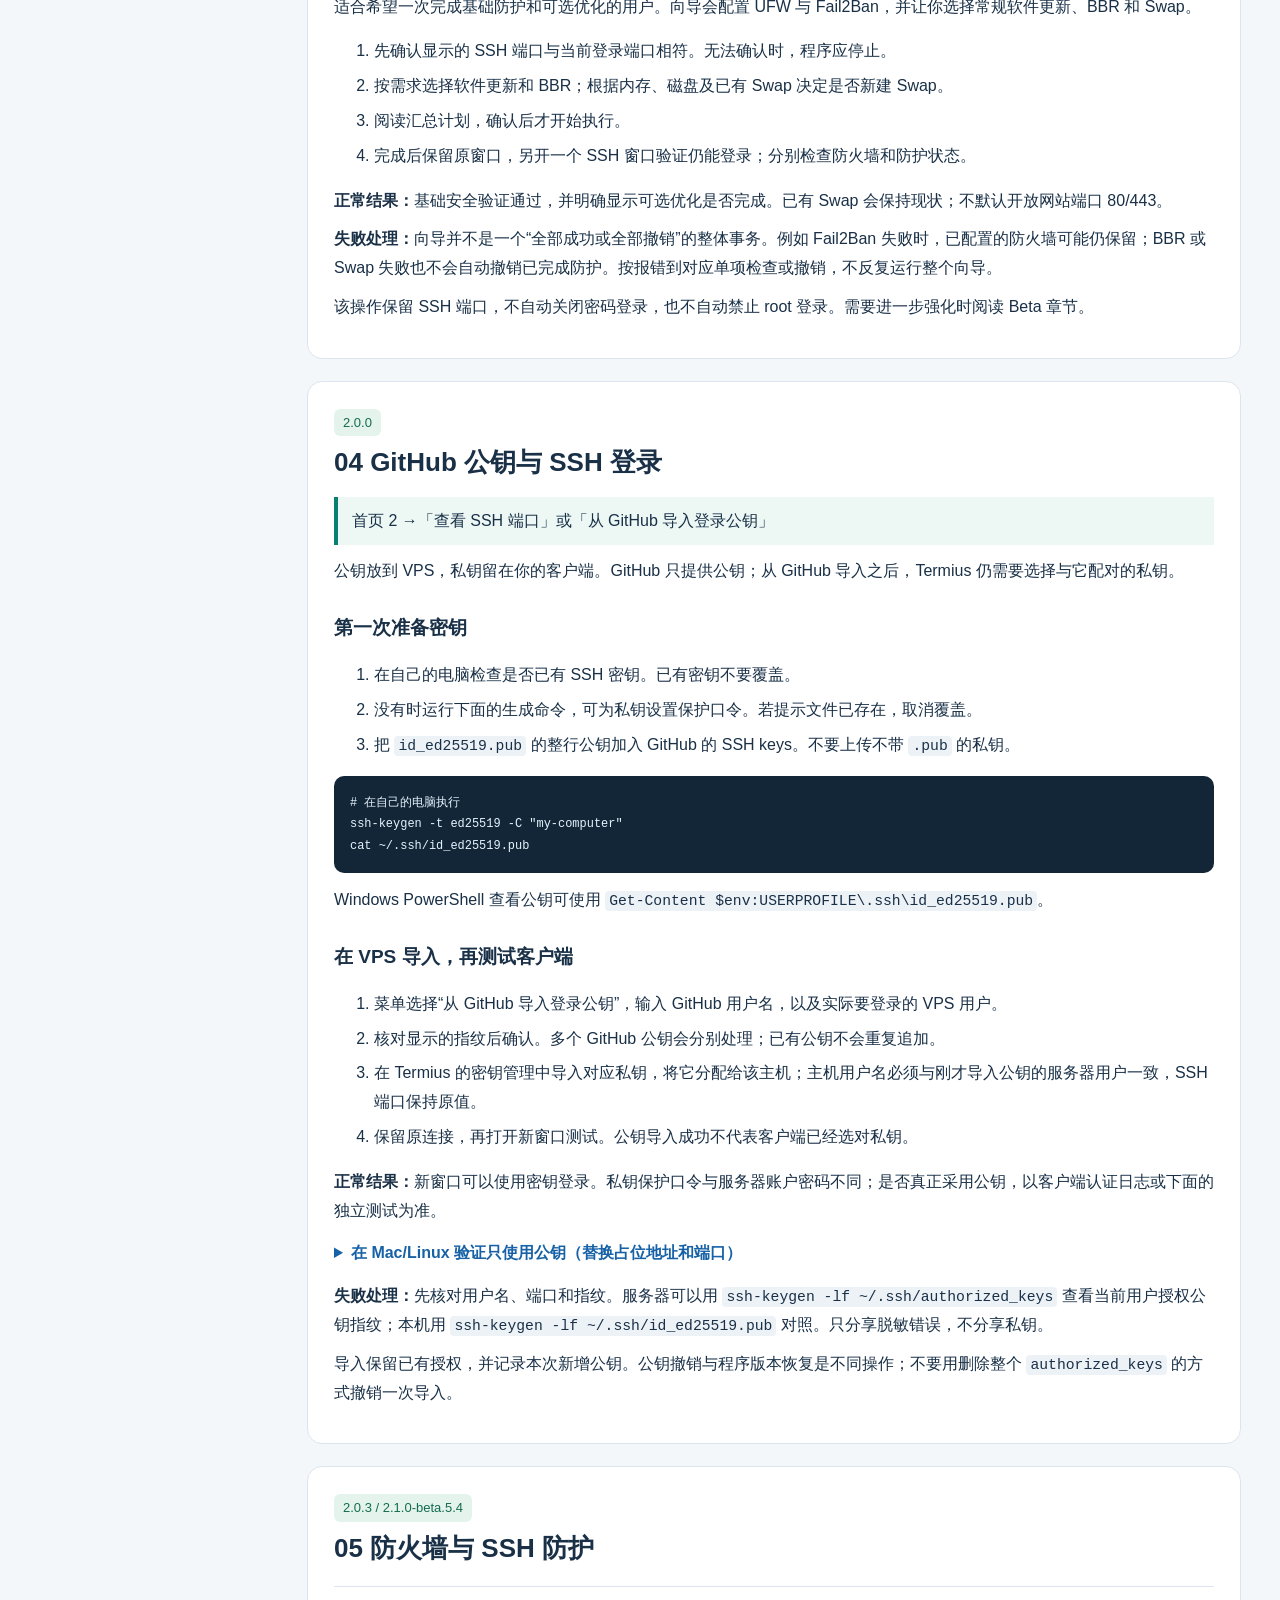
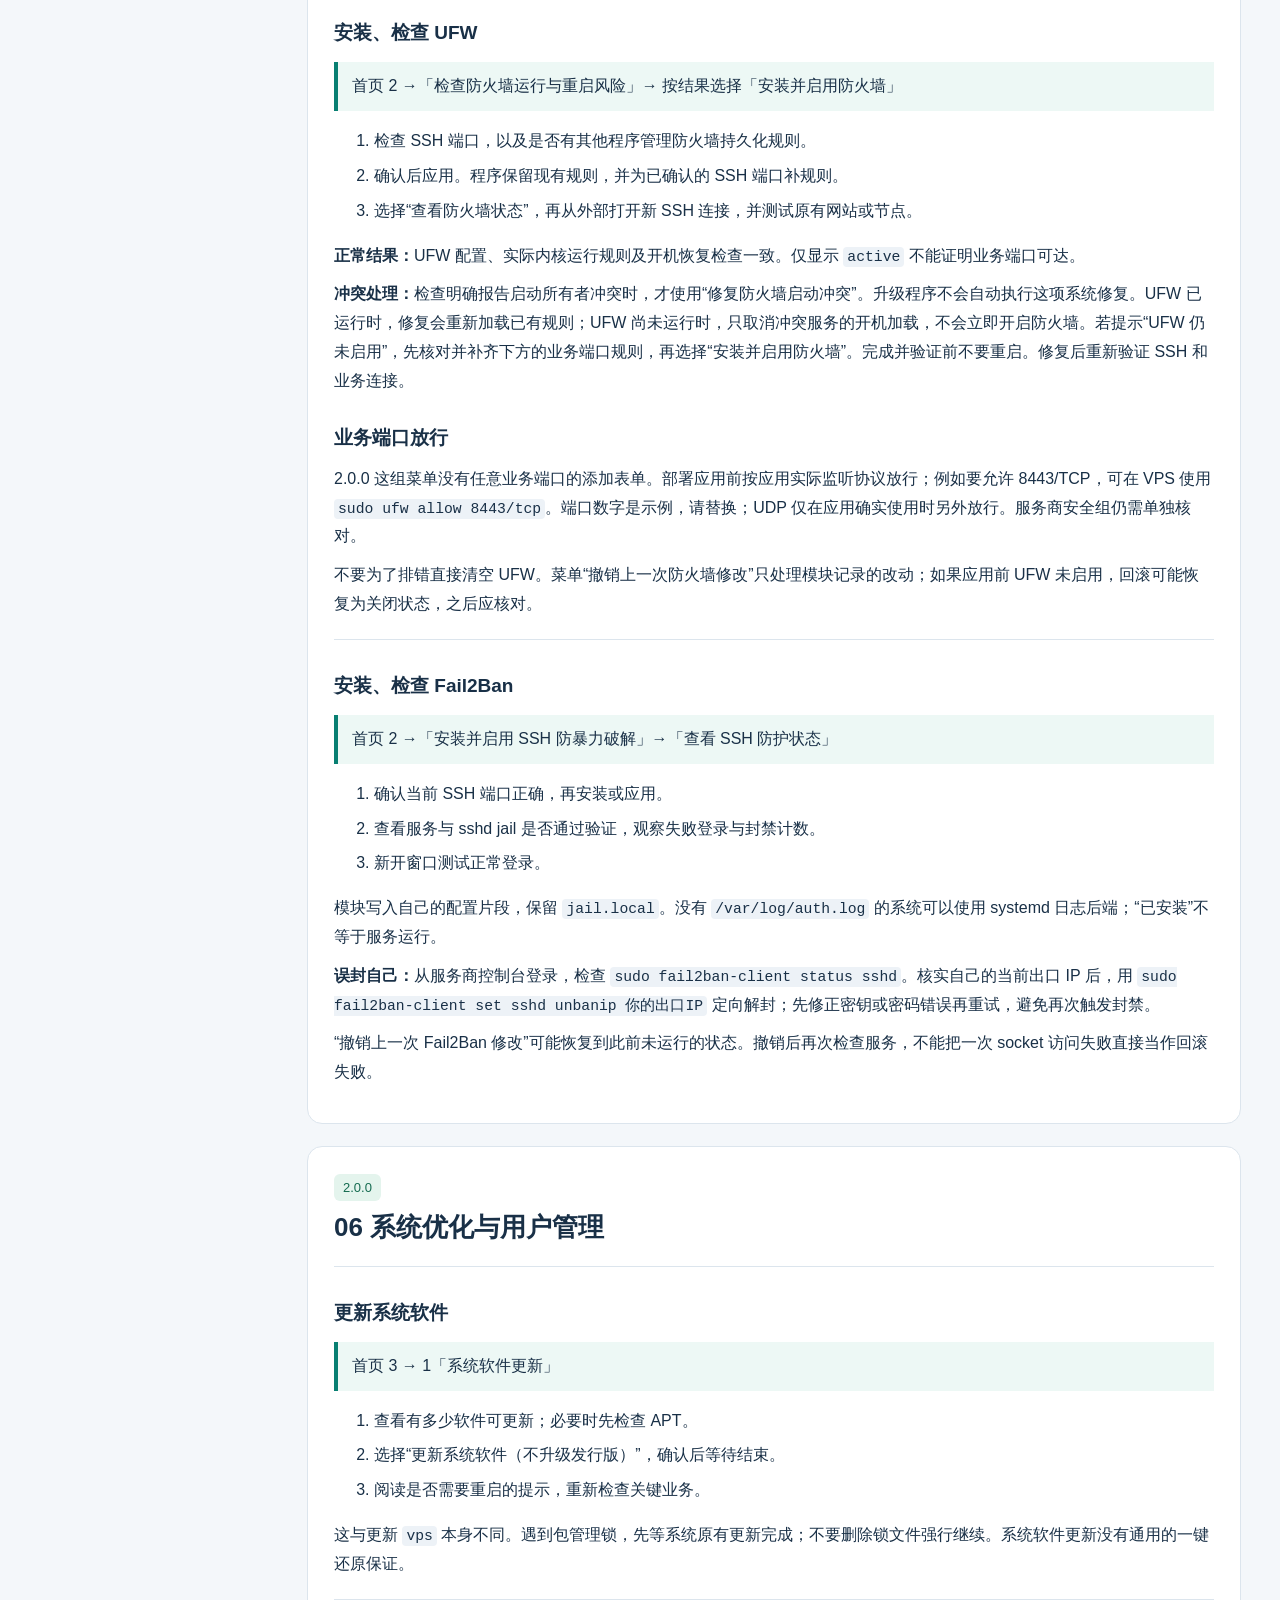
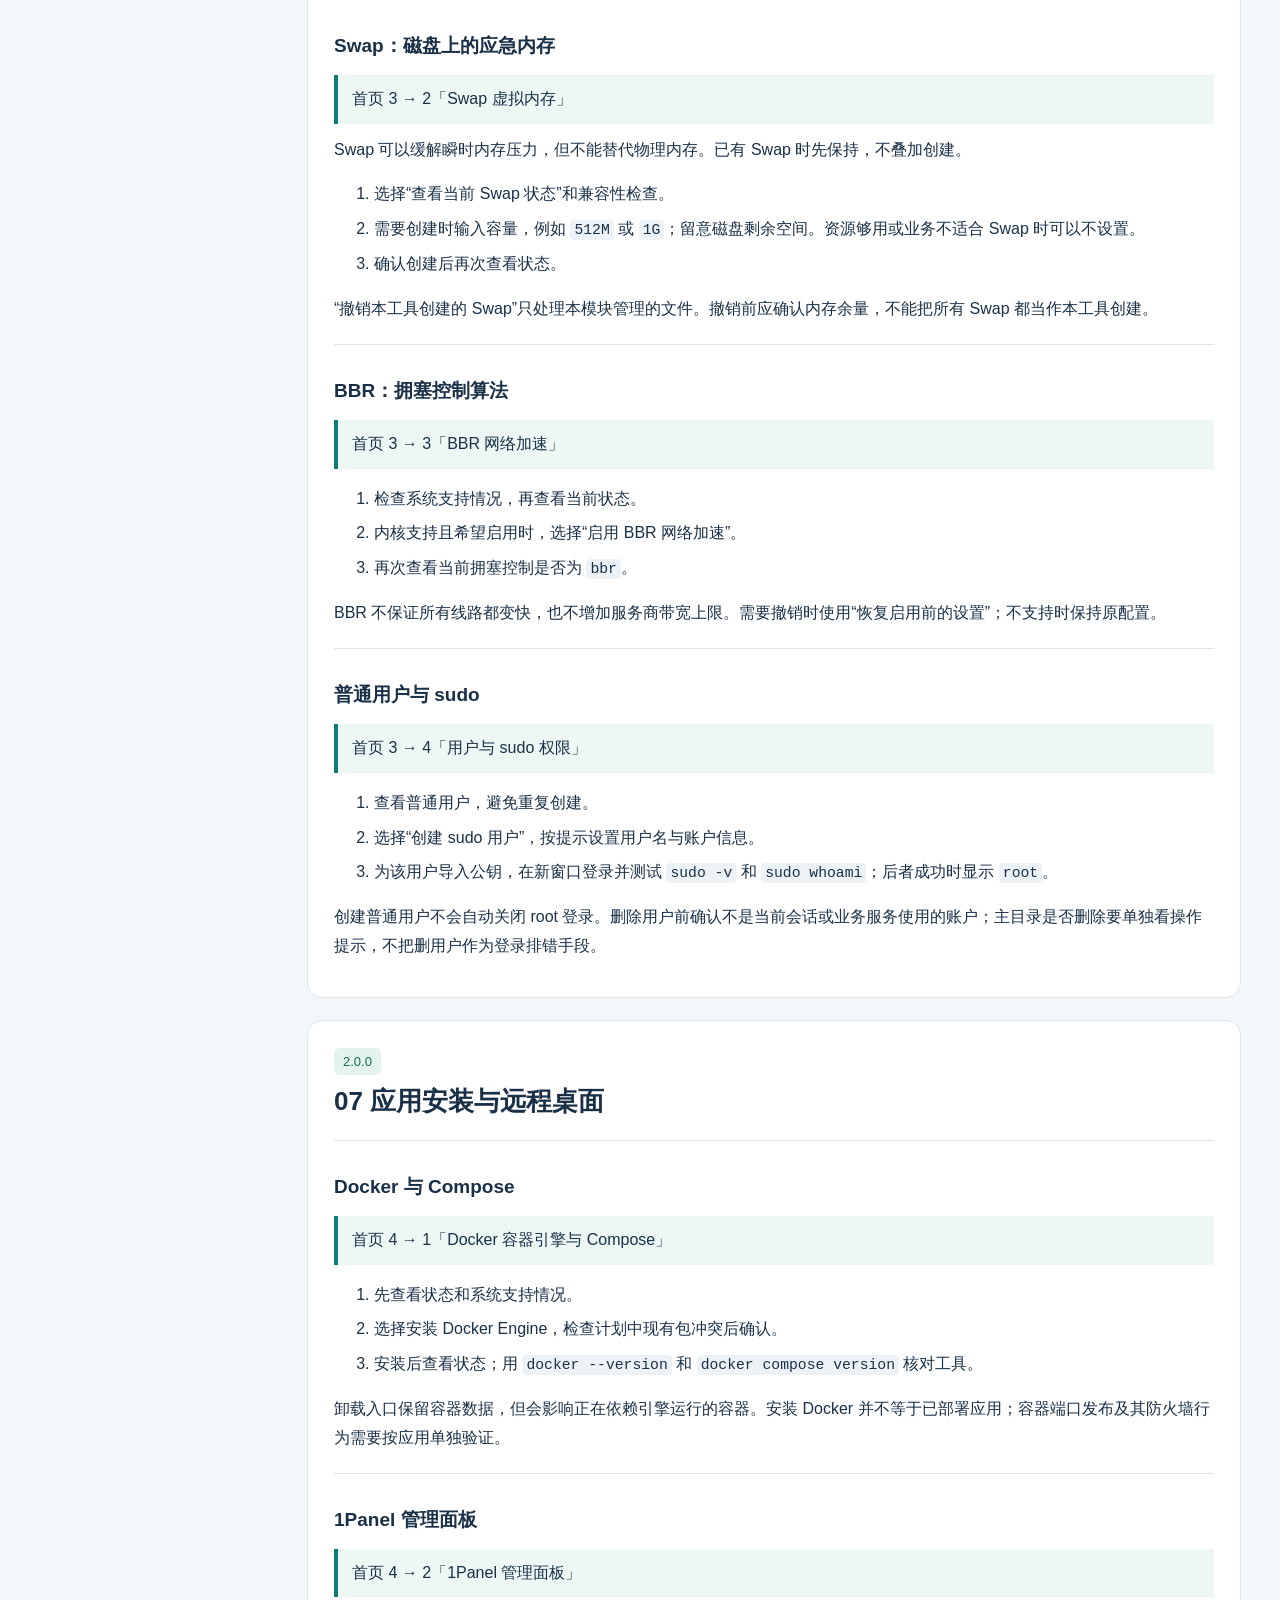
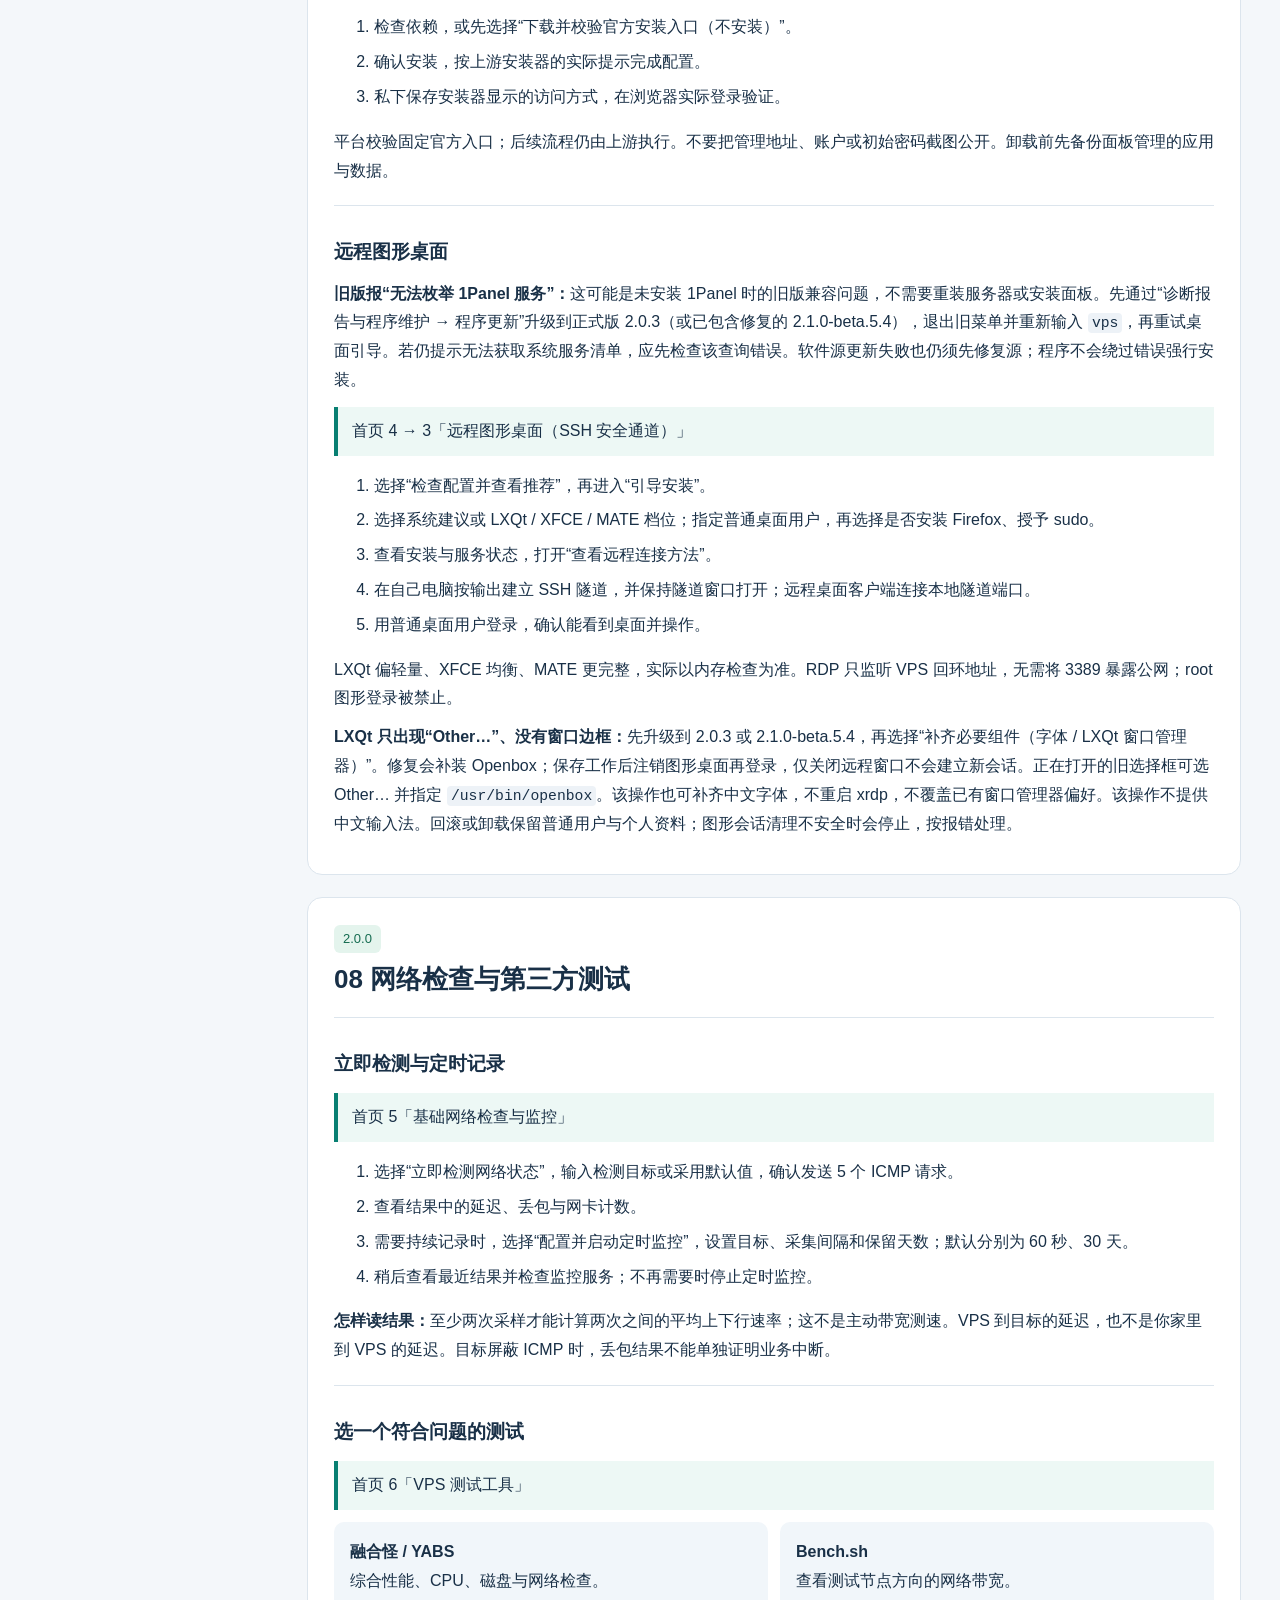
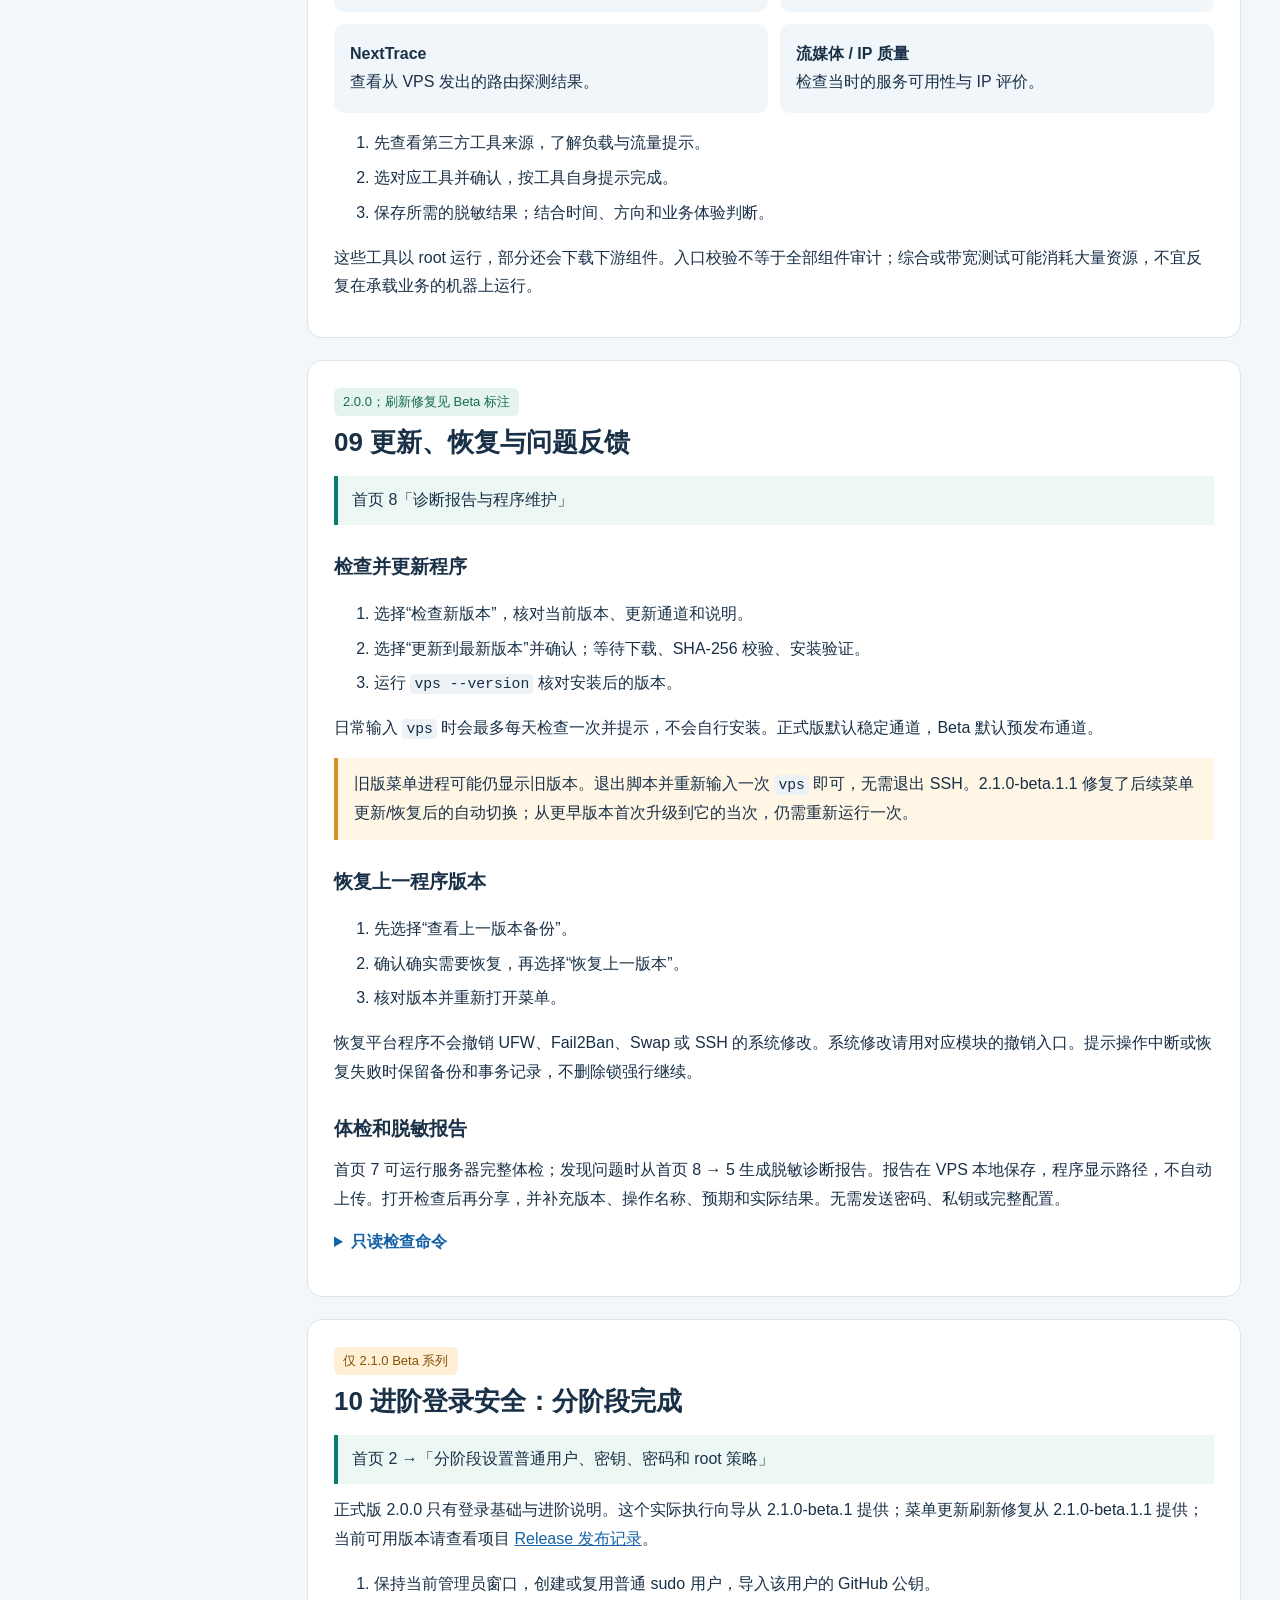
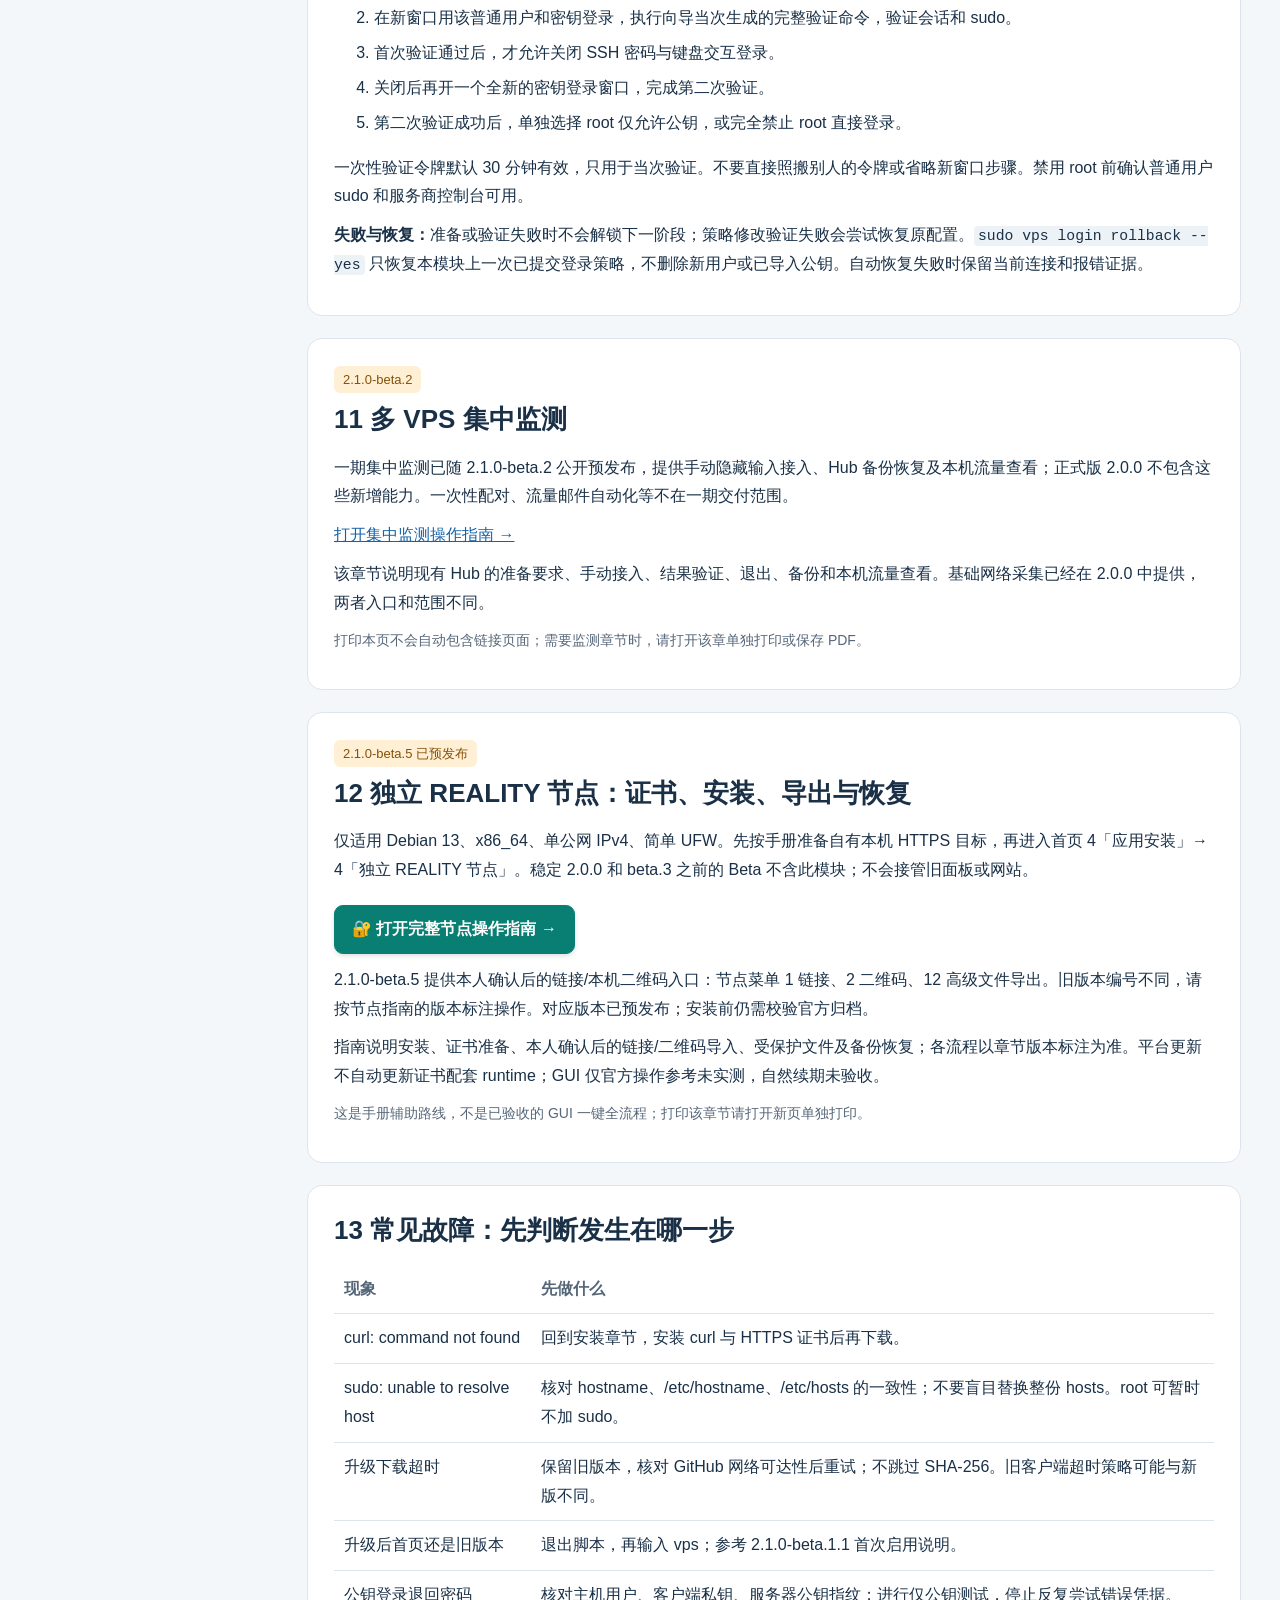
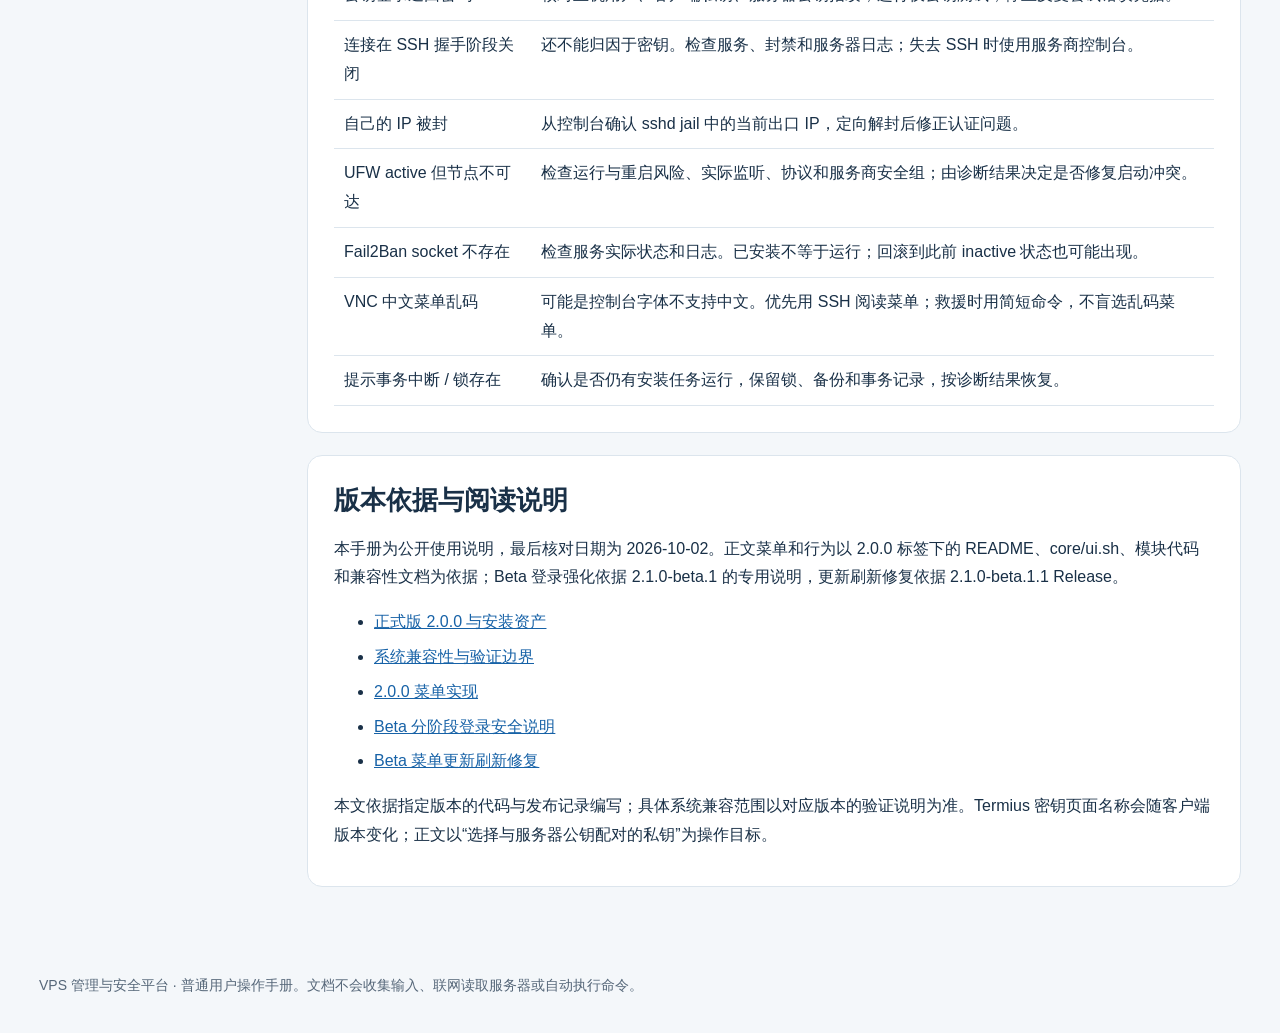
==== commit f087aa98: "docs: publish verified LXQt repair installation and migration guidance" ====
--- a/manual/index.html
+++ b/manual/index.html
@@ -6,14 +6,14 @@
 <link rel="stylesheet" href="manual.css?v=20261002-links">
 </head>
 <body>
-<header><div class="meta" style="color:#b4e3d8">完整脚本使用手册 · 安装说明 2026-10-31 复核；功能依据仍按各章节版本与验收记录</div><h1>让 VPS 更安全，也更好用</h1><p>从第一次输入 vps，到公钥登录、系统优化、应用安装、检测和故障恢复。按你想完成的事情查找，每项操作都有菜单路径、操作步骤与结果判断。</p><span class="tag">主线：2.0.2 正式版</span><span class="tag beta">独立章节：2.1.0 Beta</span><span class="tag private">集中监测：beta.2 已预发布</span>
+<header><div class="meta" style="color:#b4e3d8">完整脚本使用手册 · 安装说明 2026-10-31 复核；功能依据仍按各章节版本与验收记录</div><h1>让 VPS 更安全，也更好用</h1><p>从第一次输入 vps，到公钥登录、系统优化、应用安装、检测和故障恢复。按你想完成的事情查找，每项操作都有菜单路径、操作步骤与结果判断。</p><span class="tag">主线：2.0.3 正式版</span><span class="tag beta">独立章节：2.1.0 Beta</span><span class="tag private">集中监测：beta.2 已预发布</span>
 <div class="community-links" aria-label="项目与作者链接"><a href="https://github.com/playfulsoul/vps-secure-script" target="_blank" rel="noopener noreferrer">⭐ GitHub 主项目</a><a href="https://www.youtube.com/@playfulsoul-net" target="_blank" rel="noopener noreferrer">▶ YouTube 频道</a><a href="https://playfulsoul.net/" target="_blank" rel="noopener noreferrer">🌐 PlayfulSoul 博客</a></div><p class="community-note">建议收藏本手册，方便随时查阅。如果工具对你有帮助，欢迎打开 GitHub 主项目，登录后点击页面右上角的 Star，为项目加星；视频和图文内容可通过频道与博客查看。</p></header>
 <div class="layout"><aside><label for="search"><strong>查找操作</strong></label><input id="search" type="search" placeholder="例如：公钥、Swap、更新" autocomplete="off"><p class="meta" id="count" aria-live="polite">搜索按章节筛选</p><nav aria-label="手册目录">
 <a href="#start">01 安装与开始使用</a><a href="#map">02 菜单与版本</a><a href="#setup">03 首次配置向导</a><a href="#ssh">04 公钥与 SSH 登录</a><a href="#firewall">05 防火墙与防护</a><a href="#system">06 系统优化与用户</a><a href="#apps">07 应用与远程桌面</a><a href="#network">08 网络检查与测试</a><a href="#maintenance">09 更新、恢复与报告</a><a href="#login-beta">10 进阶登录安全 Beta</a><a href="#monitor">11 集中监测 Beta</a><a href="#reality">12 独立 REALITY 节点 Beta</a><a href="#faq">13 常见故障</a><a href="#sources">版本依据与阅读说明</a></nav><p><button id="print" type="button">打印 / 保存 PDF</button></p><p class="meta">本页离线可阅读。下载时请同时保留样式、脚本、监测和节点章节。</p></aside>
 <main><p class="empty" id="empty">没有匹配章节。可尝试“登录”“网络”或“恢复”。</p>
 <section id="php-security"><span class="tag beta">PHP 专项 · 2026-10-24 修订</span><h2>收到 PHP 漏洞预警，不知道怎么处理？</h2><p>先判断这台 VPS 有没有 PHP，再按你的使用方式找入口：1Panel 用户从后台更新网站运行环境；命令行用户先检查包名和来源。不确定时，按清单请求协助。</p><p><a href="php-security-20261023.html"><strong>打开 PHP 检查与处理指南 →</strong></a></p><p><strong>当前 vps 菜单没有 PHP 升级按钮；更新本工具不会升级 PHP。</strong>这是一份网页说明，无需升级脚本即可阅读。1Panel 步骤依据公告整理，尚未逐版实机验证。</p></section>
-<section id="start"><span class="tag">2.0.2 正式版</span><h2>01 安装与开始使用</h2><p>工具安装在 VPS 上，通过中文菜单操作。你电脑中的 Termius 或终端负责连接 VPS；安装命令应在 VPS 窗口中执行。</p>
-<h3>先选版本和服务器</h3><p>日常使用选正式版 2.0.2。Debian 12/13、Ubuntu 22.04/24.04 有已记录的主要流程实机验证；这些记录不代表所有功能在每一种系统上的每次构建都已复测。其他系统先查兼容性说明。</p><p>安装前确认已有可用 SSH 登录，并了解服务商控制台的位置。已有网站或节点的机器，先做体检和防火墙检查，再决定是否运行初始化。</p>
+<section id="start"><span class="tag">2.0.3 正式版</span><h2>01 安装与开始使用</h2><p>工具安装在 VPS 上，通过中文菜单操作。你电脑中的 Termius 或终端负责连接 VPS；安装命令应在 VPS 窗口中执行。</p>
+<h3>先选版本和服务器</h3><p>日常使用选正式版 2.0.3。Debian 12/13、Ubuntu 22.04/24.04 有已记录的主要流程实机验证；这些记录不代表所有功能在每一种系统上的每次构建都已复测。其他系统先查兼容性说明。</p><p>安装前确认已有可用 SSH 登录，并了解服务商控制台的位置。已有网站或节点的机器，先做体检和防火墙检查，再决定是否运行初始化。</p>
 <p>需要分阶段登录强化、集中监测或独立 REALITY 节点时，请使用 <a href="#beta-install">Beta 安装说明</a>；普通基础管理优先使用正式版。</p><h3>安装正式版</h3><ol><li>通过 SSH 登录 VPS。提示符以 <code>root@</code> 开头时，按下面的 root 命令执行。</li><li>普通 sudo 管理员先用 sudo -i；如果没有下载工具，再执行准备命令。</li><li>在独立空目录中下载程序和校验文件；确认校验结果是 <code>OK</code> 后，安装器才会继续。</li></ol>
 <pre><code>apt-get update &amp;&amp; apt-get install -y ca-certificates curl</code></pre>
 <details open><summary>完整安装命令（在 VPS 执行，整体复制）</summary><pre><code>(
@@ -22,13 +22,13 @@
   umask 022
   install_work=$(mktemp -d "${TMPDIR:-/tmp}/vps-secure-install.XXXXXX")
   cd "$install_work"
-  curl --fail --location --show-error --connect-timeout 10 --max-time 180 --retry 2 --retry-delay 2 --retry-max-time 600 --proto '=https' --proto-redir '=https' --tlsv1.2 --remote-name https://github.com/playfulsoul/vps-secure-script/releases/download/v2.0.2/vps-secure-platform-2.0.2.tar.gz
-  curl --fail --location --show-error --connect-timeout 10 --max-time 180 --retry 2 --retry-delay 2 --retry-max-time 600 --proto '=https' --proto-redir '=https' --tlsv1.2 --remote-name https://github.com/playfulsoul/vps-secure-script/releases/download/v2.0.2/vps-secure-platform-2.0.2.tar.gz.sha256
-  sha256sum -c vps-secure-platform-2.0.2.tar.gz.sha256
+  curl --fail --location --show-error --connect-timeout 10 --max-time 180 --retry 2 --retry-delay 2 --retry-max-time 600 --proto '=https' --proto-redir '=https' --tlsv1.2 --remote-name https://github.com/playfulsoul/vps-secure-script/releases/download/v2.0.3/vps-secure-platform-2.0.3.tar.gz
+  curl --fail --location --show-error --connect-timeout 10 --max-time 180 --retry 2 --retry-delay 2 --retry-max-time 600 --proto '=https' --proto-redir '=https' --tlsv1.2 --remote-name https://github.com/playfulsoul/vps-secure-script/releases/download/v2.0.3/vps-secure-platform-2.0.3.tar.gz.sha256
+  sha256sum -c vps-secure-platform-2.0.3.tar.gz.sha256
   mkdir source
-  tar --no-same-owner --no-same-permissions -xzf vps-secure-platform-2.0.2.tar.gz -C source
+  tar --no-same-owner --no-same-permissions -xzf vps-secure-platform-2.0.3.tar.gz -C source
   cd source
-  test "$(cat VERSION)" = 2.0.2
+  test "$(cat VERSION)" = 2.0.3
   ./install.sh
   /usr/local/bin/vps --version
 )</code></pre><p>普通 sudo 管理员先运行 <code>sudo -i</code>，再执行相同 root 命令；没有该权限时停止，不放宽登录策略。命令在子 shell 中执行，不改变当前终端目录、变量或 umask；失败即停止。下载文件留在工作目录，只向全新的 <code>source</code> 子目录解压。程序持久安装到 <code>/usr/lib/vps-secure</code>，不依赖临时下载目录。</p></details>
@@ -50,12 +50,12 @@
   ./install.sh
   /usr/local/bin/vps --version
 
-)</code></pre><p>同样在子 shell 内失败即停止，下载与干净源码目录分离，使用 <code>umask 022</code>；不要把归档或校验文件移入源码目录。安装后使用持久入口 <code>/usr/local/bin/vps</code>。</p></details><p>已安装正式版的用户不会通过默认稳定通道收到 Beta。主动安装前确认自己接受预发布版本；完成后重新输入 vps，检查实际版本与更新通道。</p></article><article id="upload-install"><h3>网络受限：可信电脑下载后上传</h3><p>在可信电脑打开同一官方 Release：<a href="https://github.com/playfulsoul/vps-secure-script/releases/tag/v2.0.2">稳定2.0.2</a>或<a href="https://github.com/playfulsoul/vps-secure-script/releases/tag/v2.1.0-beta.5.4">预发布beta.5.4</a>。下载文件名完全相同版本的归档和对应 .sha256，不能混用版本。通过已核验主机指纹的SSH/SFTP上传到VPS一个独立目录，不共享凭据。记下该目录的绝对路径。</p><p>回到VPS的root shell（普通sudo管理员先sudo -i），执行下方命令；它会复制到全新工作目录，先SHA核验再解压和安装。不要把包上传进现有源码或系统安装目录。</p><pre><code>(
+)</code></pre><p>同样在子 shell 内失败即停止，下载与干净源码目录分离，使用 <code>umask 022</code>；不要把归档或校验文件移入源码目录。安装后使用持久入口 <code>/usr/local/bin/vps</code>。</p></details><p>已安装正式版的用户不会通过默认稳定通道收到 Beta。主动安装前确认自己接受预发布版本；完成后重新输入 vps，检查实际版本与更新通道。</p></article><article id="upload-install"><h3>网络受限：可信电脑下载后上传</h3><p>在可信电脑打开同一官方 Release：<a href="https://github.com/playfulsoul/vps-secure-script/releases/tag/v2.0.3">稳定2.0.3</a>或<a href="https://github.com/playfulsoul/vps-secure-script/releases/tag/v2.1.0-beta.5.4">预发布beta.5.4</a>。下载文件名完全相同版本的归档和对应 .sha256，不能混用版本。通过已核验主机指纹的SSH/SFTP上传到VPS一个独立目录，不共享凭据。记下该目录的绝对路径。</p><p>回到VPS的root shell（普通sudo管理员先sudo -i），执行下方命令；它会复制到全新工作目录，先SHA核验再解压和安装。不要把包上传进现有源码或系统安装目录。</p><pre><code>(
   set -eu
   test "$(id -u)" -eq 0
-  printf '版本（2.0.2 或 2.1.0-beta.5.4）: '
+  printf '版本（2.0.3 或 2.1.0-beta.5.4）: '
   read -r offline_version
-  case "$offline_version" in 2.0.2|2.1.0-beta.5.4) ;; *) echo '版本不支持，停止。' &gt;&amp;2; exit 64 ;; esac
+  case "$offline_version" in 2.0.3|2.1.0-beta.5.4) ;; *) echo '版本不支持，停止。' &gt;&amp;2; exit 64 ;; esac
   printf '已上传两个官方文件的目录（绝对路径）: '
   read -r upload_directory
   case "$upload_directory" in /*) ;; *) echo '需要绝对目录，停止。' &gt;&amp;2; exit 64 ;; esac
@@ -91,7 +91,7 @@
   -o PasswordAuthentication=no -o KbdInteractiveAuthentication=no \
   -i ~/.ssh/id_ed25519 -p SSH端口 用户名@服务器地址</code></pre><p>这条命令禁止退回服务器密码认证。它仍可能要求输入本机私钥保护口令。</p></details><p><strong>失败处理：</strong>先核对用户名、端口和指纹。服务器可以用 <code>ssh-keygen -lf ~/.ssh/authorized_keys</code> 查看当前用户授权公钥指纹；本机用 <code>ssh-keygen -lf ~/.ssh/id_ed25519.pub</code> 对照。只分享脱敏错误，不分享私钥。</p><p>导入保留已有授权，并记录本次新增公钥。公钥撤销与程序版本恢复是不同操作；不要用删除整个 <code>authorized_keys</code> 的方式撤销一次导入。</p></section>
 
-<section id="firewall"><span class="tag">2.0.2 / 2.1.0-beta.5.4</span><h2>05 防火墙与 SSH 防护</h2><article><h3>安装、检查 UFW</h3><div class="route">首页 2 →「检查防火墙运行与重启风险」→ 按结果选择「安装并启用防火墙」</div><ol><li>检查 SSH 端口，以及是否有其他程序管理防火墙持久化规则。</li><li>确认后应用。程序保留现有规则，并为已确认的 SSH 端口补规则。</li><li>选择“查看防火墙状态”，再从外部打开新 SSH 连接，并测试原有网站或节点。</li></ol><p><strong>正常结果：</strong>UFW 配置、实际内核运行规则及开机恢复检查一致。仅显示 <code>active</code> 不能证明业务端口可达。</p><p><strong>冲突处理：</strong>检查明确报告启动所有者冲突时，才使用“修复防火墙启动冲突”。升级程序不会自动执行这项系统修复。UFW 已运行时，修复会重新加载已有规则；UFW 尚未运行时，只取消冲突服务的开机加载，不会立即开启防火墙。若提示“UFW 仍未启用”，先核对并补齐下方的业务端口规则，再选择“安装并启用防火墙”。完成并验证前不要重启。修复后重新验证 SSH 和业务连接。</p><h3>业务端口放行</h3><p>2.0.0 这组菜单没有任意业务端口的添加表单。部署应用前按应用实际监听协议放行；例如要允许 8443/TCP，可在 VPS 使用 <code>sudo ufw allow 8443/tcp</code>。端口数字是示例，请替换；UDP 仅在应用确实使用时另外放行。服务商安全组仍需单独核对。</p><p>不要为了排错直接清空 UFW。菜单“撤销上一次防火墙修改”只处理模块记录的改动；如果应用前 UFW 未启用，回滚可能恢复为关闭状态，之后应核对。</p></article>
+<section id="firewall"><span class="tag">2.0.3 / 2.1.0-beta.5.4</span><h2>05 防火墙与 SSH 防护</h2><article><h3>安装、检查 UFW</h3><div class="route">首页 2 →「检查防火墙运行与重启风险」→ 按结果选择「安装并启用防火墙」</div><ol><li>检查 SSH 端口，以及是否有其他程序管理防火墙持久化规则。</li><li>确认后应用。程序保留现有规则，并为已确认的 SSH 端口补规则。</li><li>选择“查看防火墙状态”，再从外部打开新 SSH 连接，并测试原有网站或节点。</li></ol><p><strong>正常结果：</strong>UFW 配置、实际内核运行规则及开机恢复检查一致。仅显示 <code>active</code> 不能证明业务端口可达。</p><p><strong>冲突处理：</strong>检查明确报告启动所有者冲突时，才使用“修复防火墙启动冲突”。升级程序不会自动执行这项系统修复。UFW 已运行时，修复会重新加载已有规则；UFW 尚未运行时，只取消冲突服务的开机加载，不会立即开启防火墙。若提示“UFW 仍未启用”，先核对并补齐下方的业务端口规则，再选择“安装并启用防火墙”。完成并验证前不要重启。修复后重新验证 SSH 和业务连接。</p><h3>业务端口放行</h3><p>2.0.0 这组菜单没有任意业务端口的添加表单。部署应用前按应用实际监听协议放行；例如要允许 8443/TCP，可在 VPS 使用 <code>sudo ufw allow 8443/tcp</code>。端口数字是示例，请替换；UDP 仅在应用确实使用时另外放行。服务商安全组仍需单独核对。</p><p>不要为了排错直接清空 UFW。菜单“撤销上一次防火墙修改”只处理模块记录的改动；如果应用前 UFW 未启用，回滚可能恢复为关闭状态，之后应核对。</p></article>
 <article><h3>安装、检查 Fail2Ban</h3><div class="route">首页 2 →「安装并启用 SSH 防暴力破解」→「查看 SSH 防护状态」</div><ol><li>确认当前 SSH 端口正确，再安装或应用。</li><li>查看服务与 sshd jail 是否通过验证，观察失败登录与封禁计数。</li><li>新开窗口测试正常登录。</li></ol><p>模块写入自己的配置片段，保留 <code>jail.local</code>。没有 <code>/var/log/auth.log</code> 的系统可以使用 systemd 日志后端；“已安装”不等于服务运行。</p><p><strong>误封自己：</strong>从服务商控制台登录，检查 <code>sudo fail2ban-client status sshd</code>。核实自己的当前出口 IP 后，用 <code>sudo fail2ban-client set sshd unbanip 你的出口IP</code> 定向解封；先修正密钥或密码错误再重试，避免再次触发封禁。</p><p>“撤销上一次 Fail2Ban 修改”可能恢复到此前未运行的状态。撤销后再次检查服务，不能把一次 socket 访问失败直接当作回滚失败。</p></article></section>
 
 <section id="system"><span class="tag">2.0.0</span><h2>06 系统优化与用户管理</h2><article><h3>更新系统软件</h3><div class="route">首页 3 → 1「系统软件更新」</div><ol><li>查看有多少软件可更新；必要时先检查 APT。</li><li>选择“更新系统软件（不升级发行版）”，确认后等待结束。</li><li>阅读是否需要重启的提示，重新检查关键业务。</li></ol><p>这与更新 <code>vps</code> 本身不同。遇到包管理锁，先等系统原有更新完成；不要删除锁文件强行继续。系统软件更新没有通用的一键还原保证。</p></article>
@@ -101,7 +101,7 @@
 
 <section id="apps"><span class="tag">2.0.0</span><h2>07 应用安装与远程桌面</h2><article><h3>Docker 与 Compose</h3><div class="route">首页 4 → 1「Docker 容器引擎与 Compose」</div><ol><li>先查看状态和系统支持情况。</li><li>选择安装 Docker Engine，检查计划中现有包冲突后确认。</li><li>安装后查看状态；用 <code>docker --version</code> 和 <code>docker compose version</code> 核对工具。</li></ol><p>卸载入口保留容器数据，但会影响正在依赖引擎运行的容器。安装 Docker 并不等于已部署应用；容器端口发布及其防火墙行为需要按应用单独验证。</p></article>
 <article><h3>1Panel 管理面板</h3><div class="route">首页 4 → 2「1Panel 管理面板」</div><ol><li>检查依赖，或先选择“下载并校验官方安装入口（不安装）”。</li><li>确认安装，按上游安装器的实际提示完成配置。</li><li>私下保存安装器显示的访问方式，在浏览器实际登录验证。</li></ol><p>平台校验固定官方入口；后续流程仍由上游执行。不要把管理地址、账户或初始密码截图公开。卸载前先备份面板管理的应用与数据。</p></article>
-<article><h3>远程图形桌面</h3><p><strong>旧版报“无法枚举 1Panel 服务”：</strong>这可能是未安装 1Panel 时的旧版兼容问题，不需要重装服务器或安装面板。先通过“诊断报告与程序维护 → 程序更新”升级到正式版 2.0.2（或已包含修复的 2.1.0-beta.5.4），退出旧菜单并重新输入 <code>vps</code>，再重试桌面引导。若仍提示无法获取系统服务清单，应先检查该查询错误。软件源更新失败也仍须先修复源；程序不会绕过错误强行安装。</p><div class="route">首页 4 → 3「远程图形桌面（SSH 安全通道）」</div><ol><li>选择“检查配置并查看推荐”，再进入“引导安装”。</li><li>选择系统建议或 LXQt / XFCE / MATE 档位；指定普通桌面用户，再选择是否安装 Firefox、授予 sudo。</li><li>查看安装与服务状态，打开“查看远程连接方法”。</li><li>在自己电脑按输出建立 SSH 隧道，并保持隧道窗口打开；远程桌面客户端连接本地隧道端口。</li><li>用普通桌面用户登录，确认能看到桌面并操作。</li></ol><p>LXQt 偏轻量、XFCE 均衡、MATE 更完整，实际以内存检查为准。RDP 只监听 VPS 回环地址，无需将 3389 暴露公网；root 图形登录被禁止。</p><p>中文字体缺失时选“补齐必要组件（字体 / LXQt 窗口管理器）”。该操作不提供中文输入法。回滚或卸载保留普通用户与个人资料；图形会话清理不安全时会停止，按报错处理。</p></article></section>
+<article><h3>远程图形桌面</h3><p><strong>旧版报“无法枚举 1Panel 服务”：</strong>这可能是未安装 1Panel 时的旧版兼容问题，不需要重装服务器或安装面板。先通过“诊断报告与程序维护 → 程序更新”升级到正式版 2.0.3（或已包含修复的 2.1.0-beta.5.4），退出旧菜单并重新输入 <code>vps</code>，再重试桌面引导。若仍提示无法获取系统服务清单，应先检查该查询错误。软件源更新失败也仍须先修复源；程序不会绕过错误强行安装。</p><div class="route">首页 4 → 3「远程图形桌面（SSH 安全通道）」</div><ol><li>选择“检查配置并查看推荐”，再进入“引导安装”。</li><li>选择系统建议或 LXQt / XFCE / MATE 档位；指定普通桌面用户，再选择是否安装 Firefox、授予 sudo。</li><li>查看安装与服务状态，打开“查看远程连接方法”。</li><li>在自己电脑按输出建立 SSH 隧道，并保持隧道窗口打开；远程桌面客户端连接本地隧道端口。</li><li>用普通桌面用户登录，确认能看到桌面并操作。</li></ol><p>LXQt 偏轻量、XFCE 均衡、MATE 更完整，实际以内存检查为准。RDP 只监听 VPS 回环地址，无需将 3389 暴露公网；root 图形登录被禁止。</p><p><strong>LXQt 只出现“Other…”、没有窗口边框：</strong>先升级到 2.0.3 或 2.1.0-beta.5.4，再选择“补齐必要组件（字体 / LXQt 窗口管理器）”。修复会补装 Openbox；保存工作后注销图形桌面再登录，仅关闭远程窗口不会建立新会话。正在打开的旧选择框可选 Other… 并指定 <code>/usr/bin/openbox</code>。该操作也可补齐中文字体，不重启 xrdp，不覆盖已有窗口管理器偏好。该操作不提供中文输入法。回滚或卸载保留普通用户与个人资料；图形会话清理不安全时会停止，按报错处理。</p></article></section>
 
 <section id="network"><span class="tag">2.0.0</span><h2>08 网络检查与第三方测试</h2><article><h3>立即检测与定时记录</h3><div class="route">首页 5「基础网络检查与监控」</div><ol><li>选择“立即检测网络状态”，输入检测目标或采用默认值，确认发送 5 个 ICMP 请求。</li><li>查看结果中的延迟、丢包与网卡计数。</li><li>需要持续记录时，选择“配置并启动定时监控”，设置目标、采集间隔和保留天数；默认分别为 60 秒、30 天。</li><li>稍后查看最近结果并检查监控服务；不再需要时停止定时监控。</li></ol><p><strong>怎样读结果：</strong>至少两次采样才能计算两次之间的平均上下行速率；这不是主动带宽测速。VPS 到目标的延迟，也不是你家里到 VPS 的延迟。目标屏蔽 ICMP 时，丢包结果不能单独证明业务中断。</p></article>
 <article><h3>选一个符合问题的测试</h3><div class="route">首页 6「VPS 测试工具」</div><div class="grid"><div class="tile"><strong>融合怪 / YABS</strong>综合性能、CPU、磁盘与网络检查。</div><div class="tile"><strong>Bench.sh</strong>查看测试节点方向的网络带宽。</div><div class="tile"><strong>NextTrace</strong>查看从 VPS 发出的路由探测结果。</div><div class="tile"><strong>流媒体 / IP 质量</strong>检查当时的服务可用性与 IP 评价。</div></div><ol><li>先查看第三方工具来源，了解负载与流量提示。</li><li>选对应工具并确认，按工具自身提示完成。</li><li>保存所需的脱敏结果；结合时间、方向和业务体验判断。</li></ol><p>这些工具以 root 运行，部分还会下载下游组件。入口校验不等于全部组件审计；综合或带宽测试可能消耗大量资源，不宜反复在承载业务的机器上运行。</p></article></section>
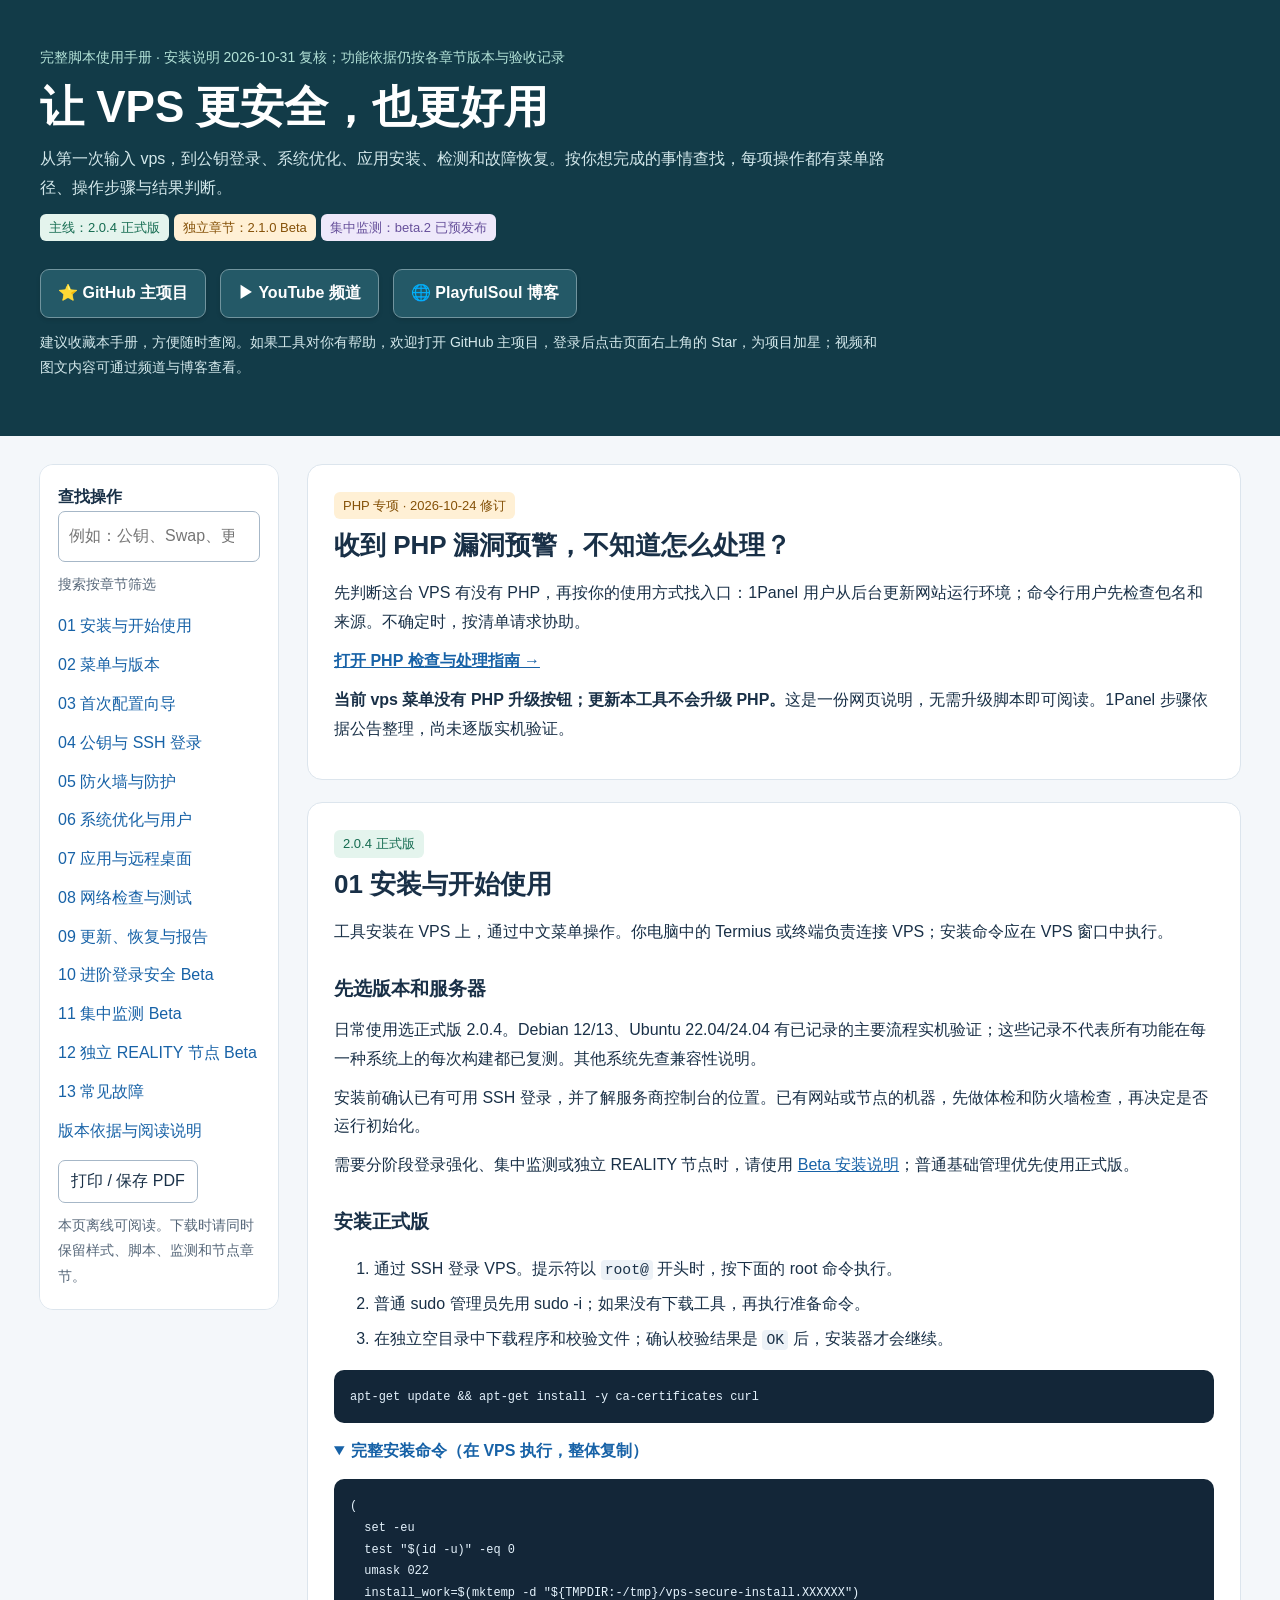
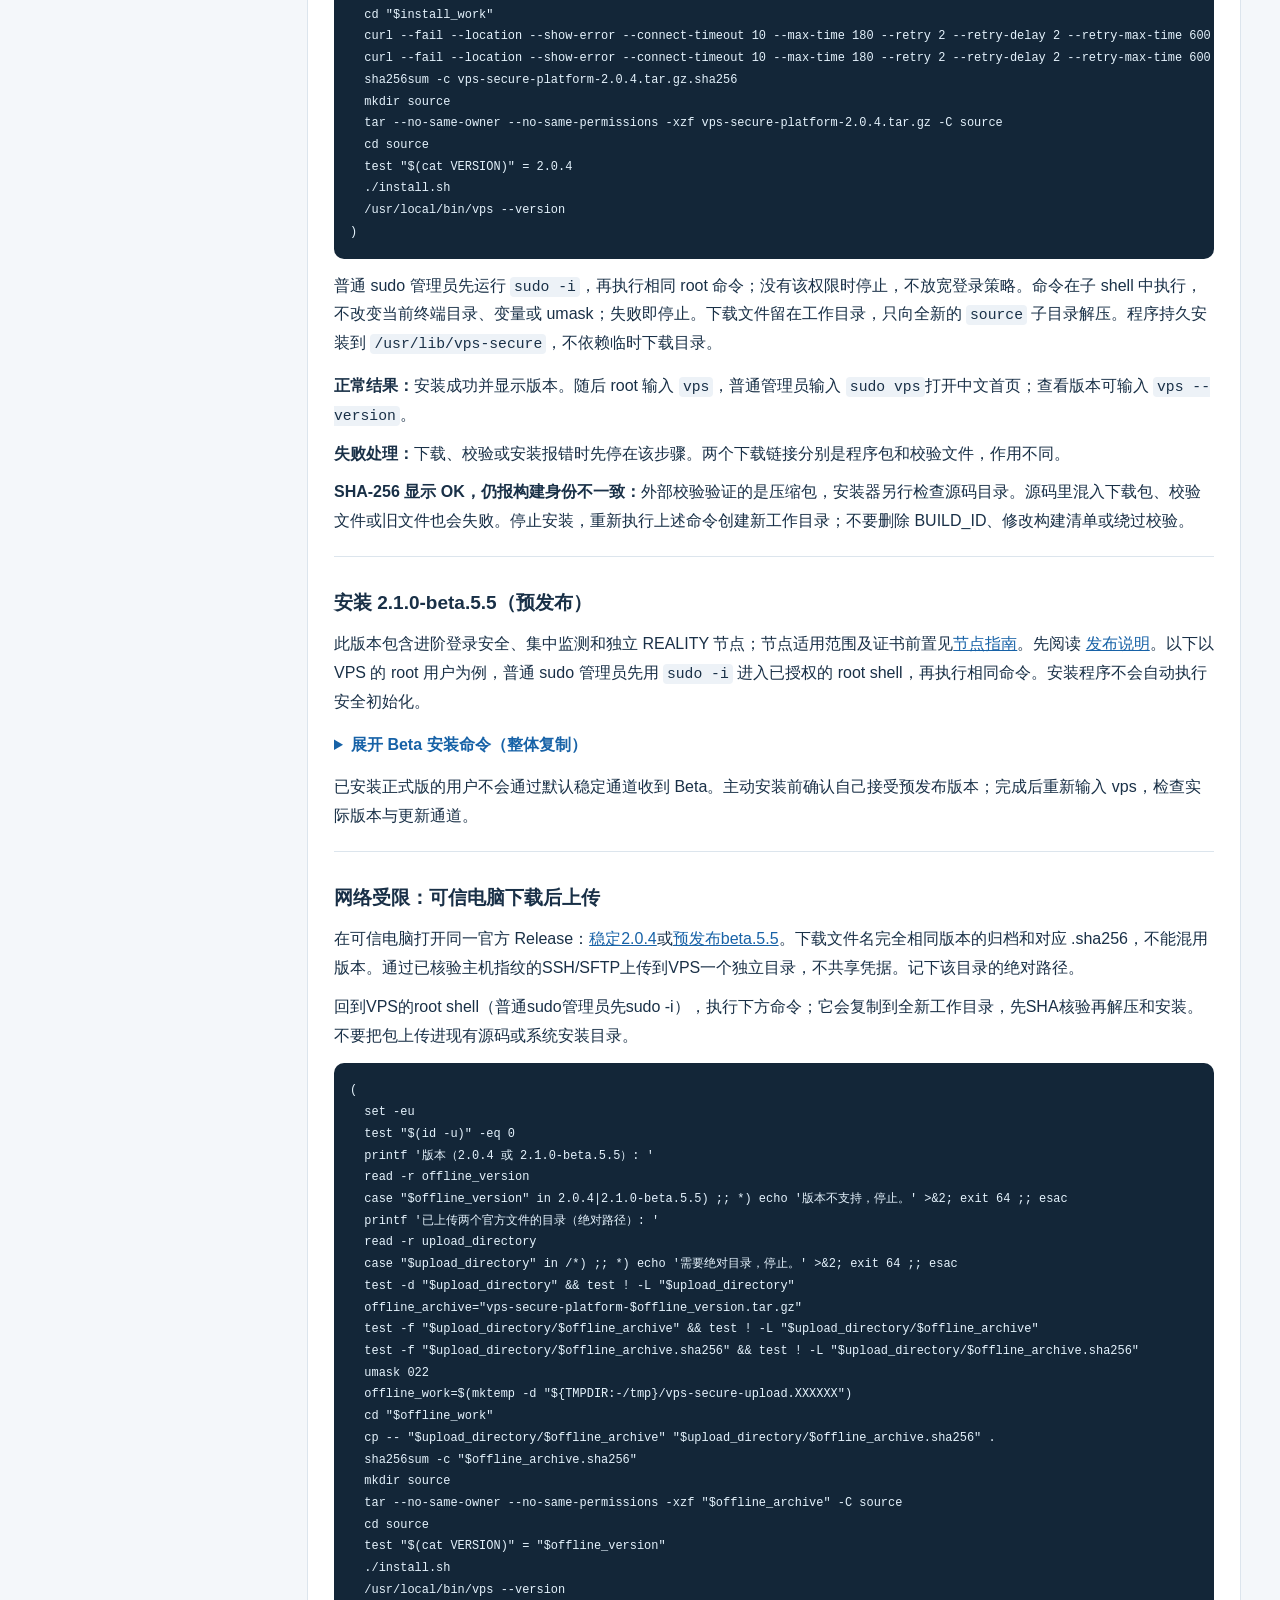
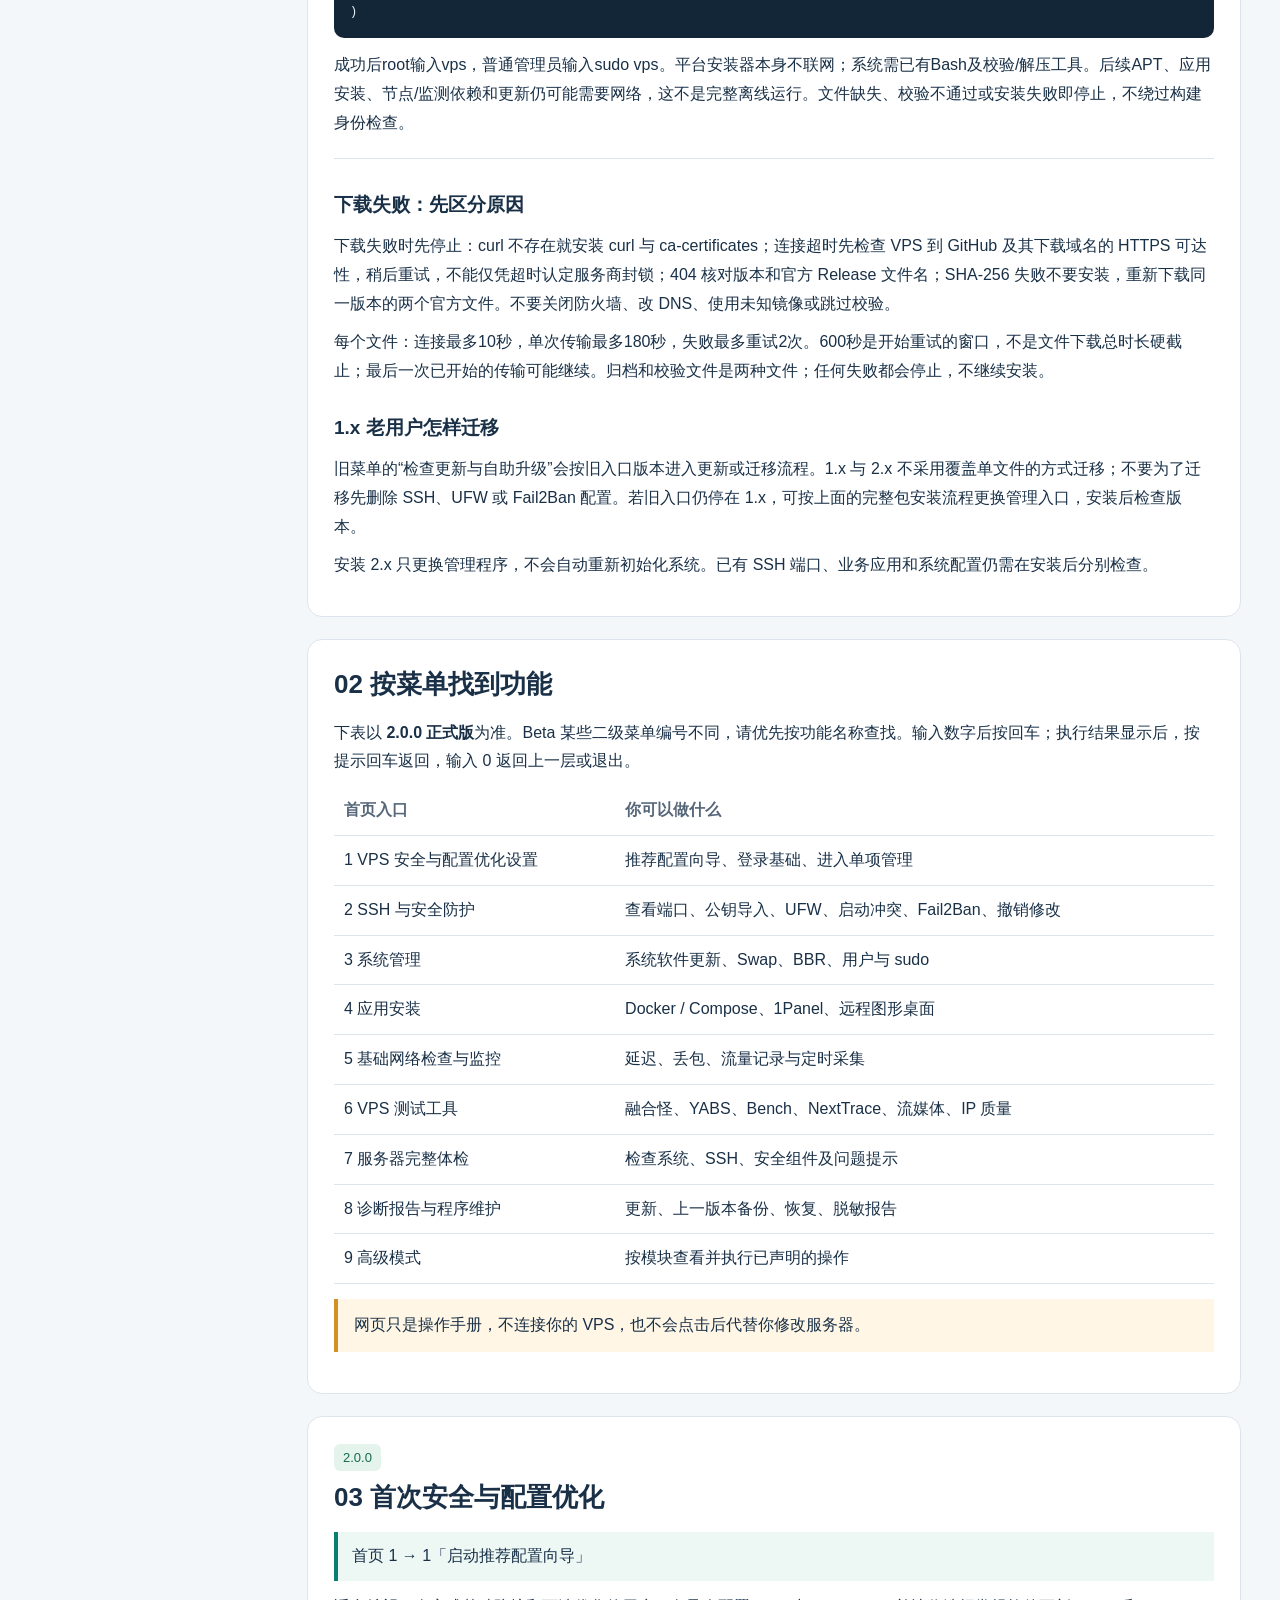
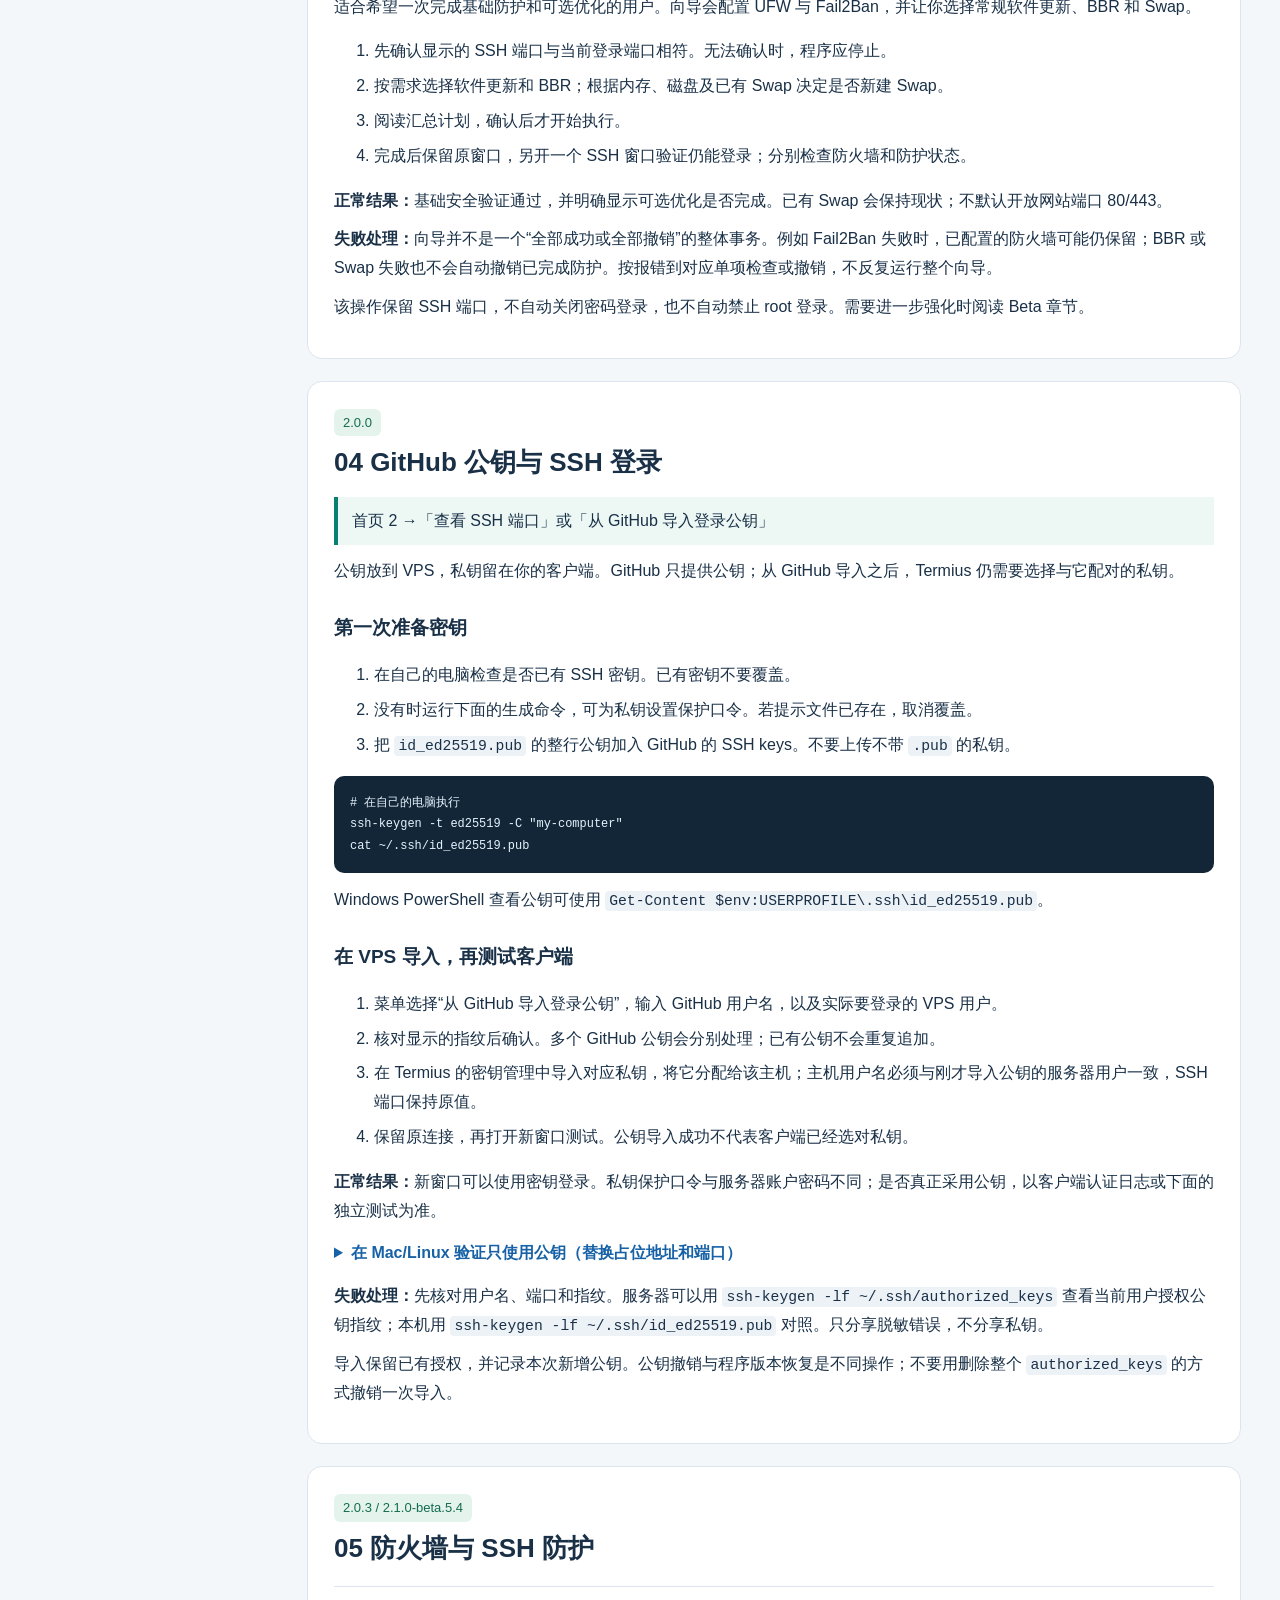
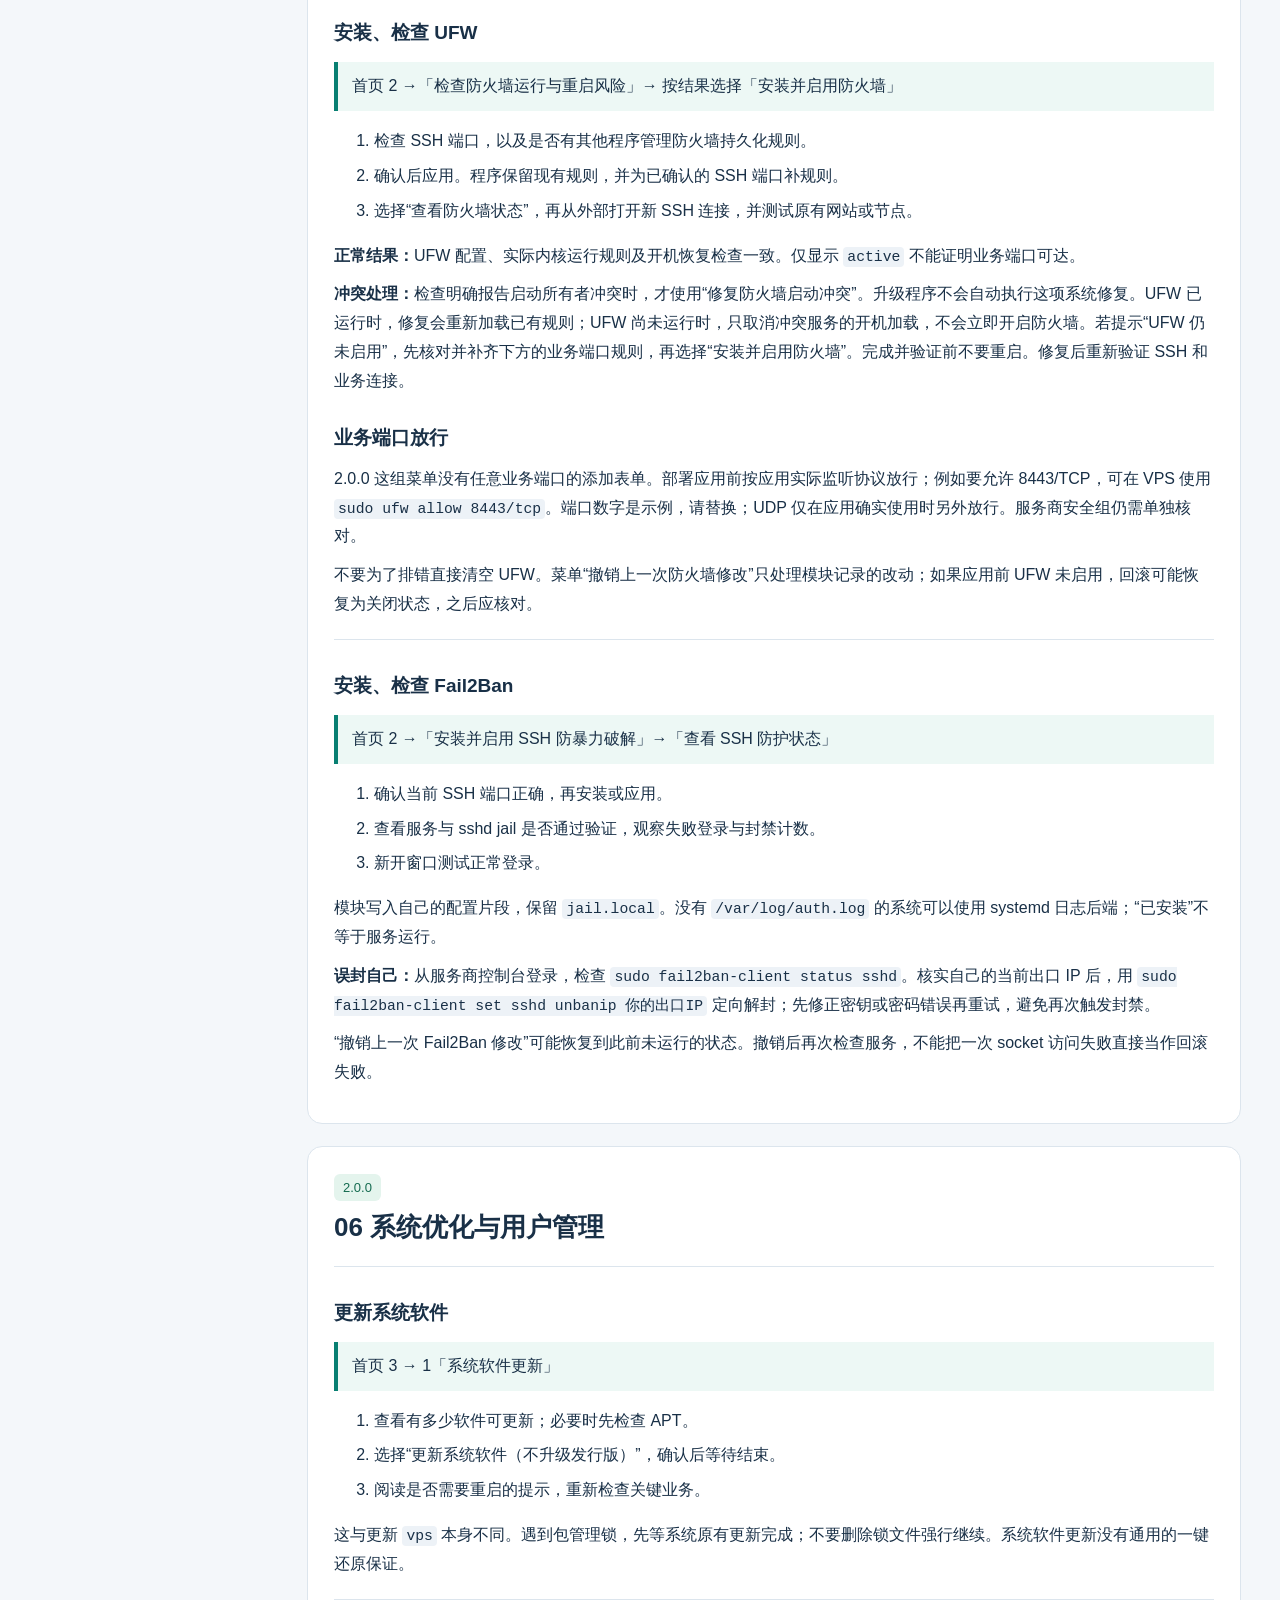
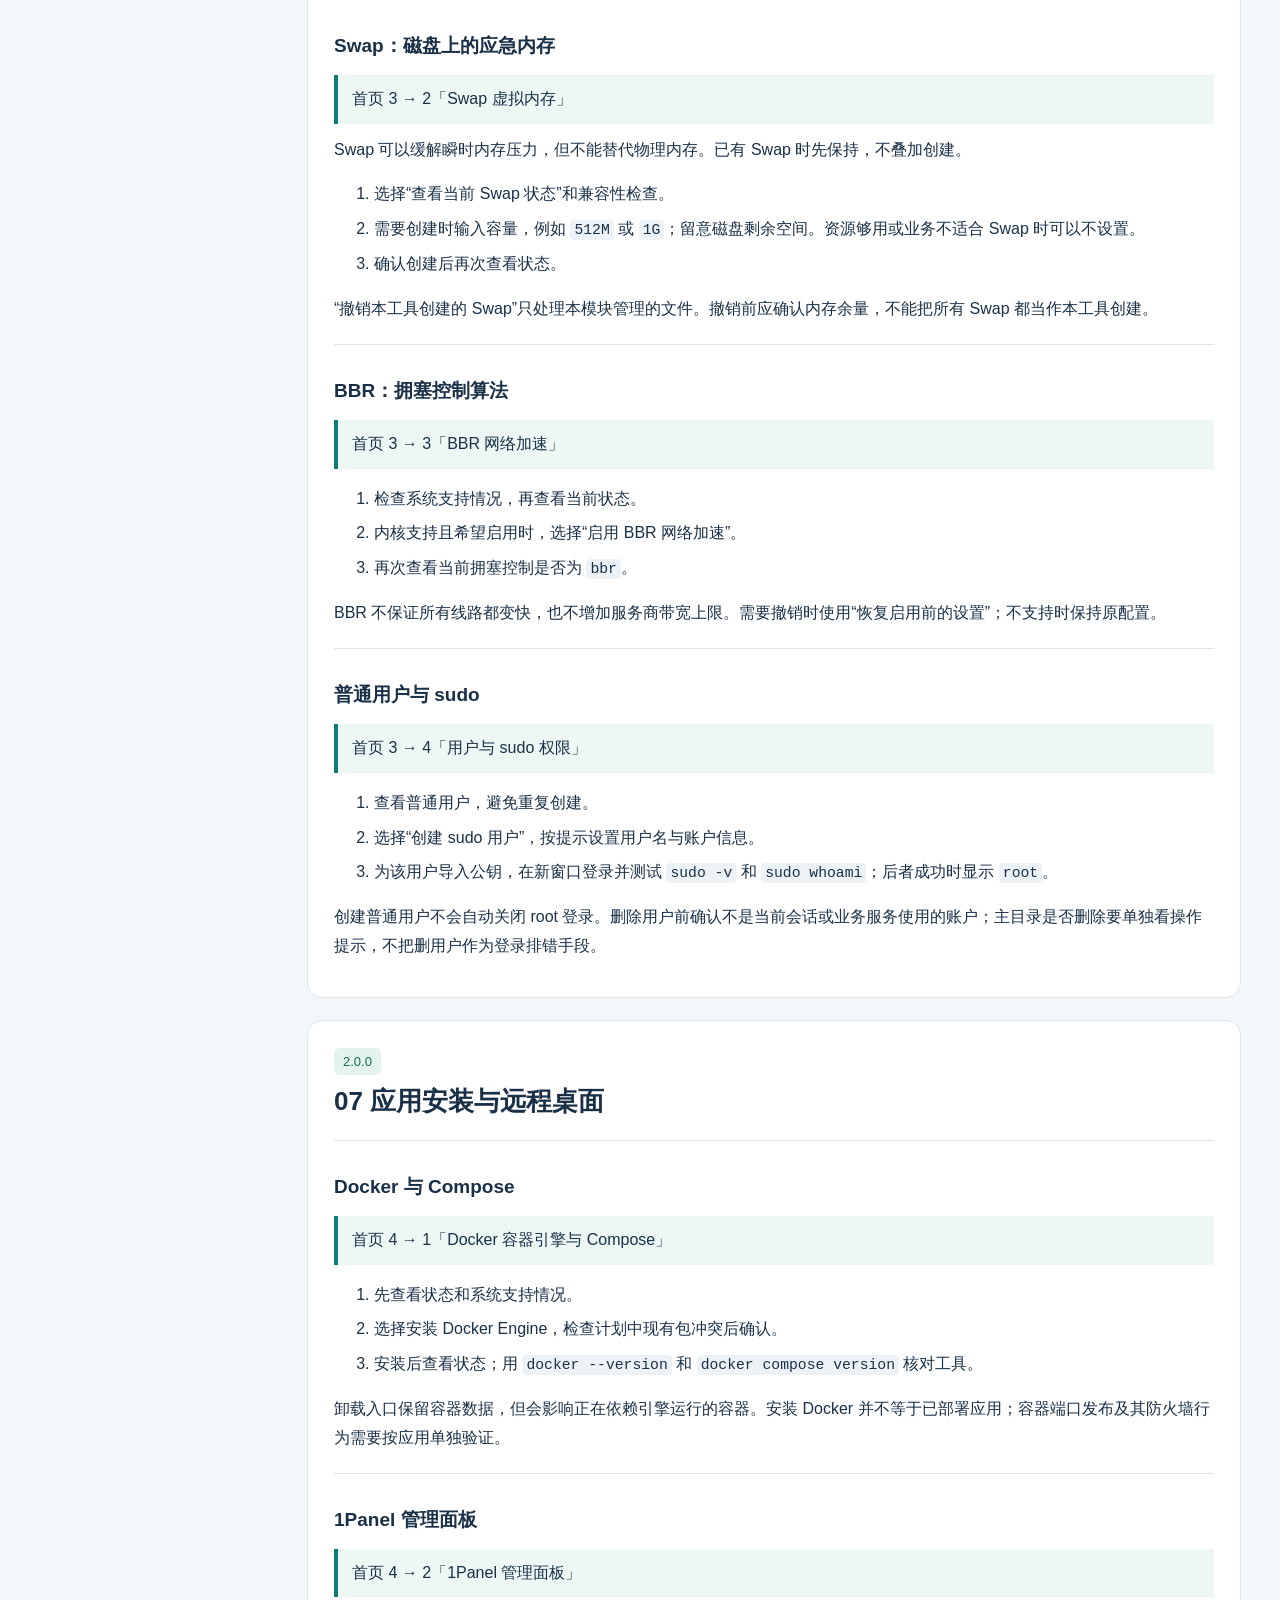
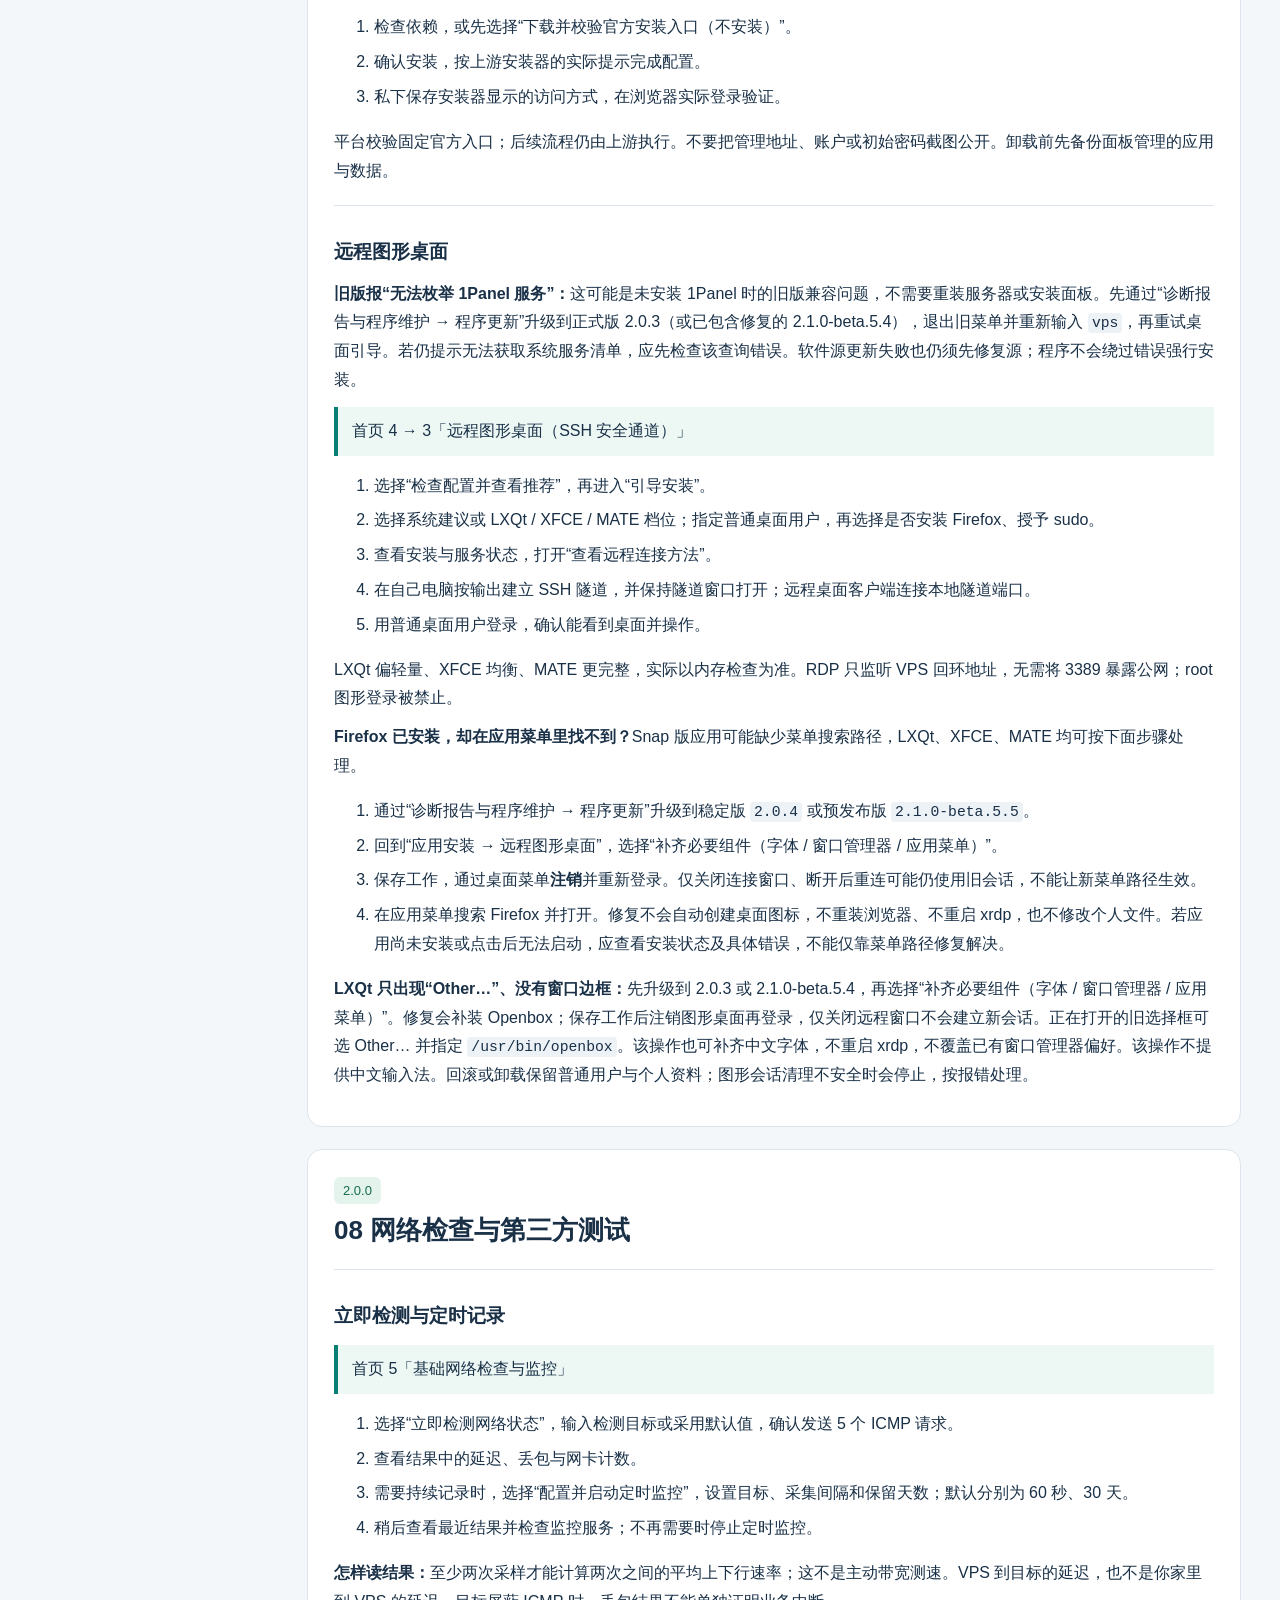
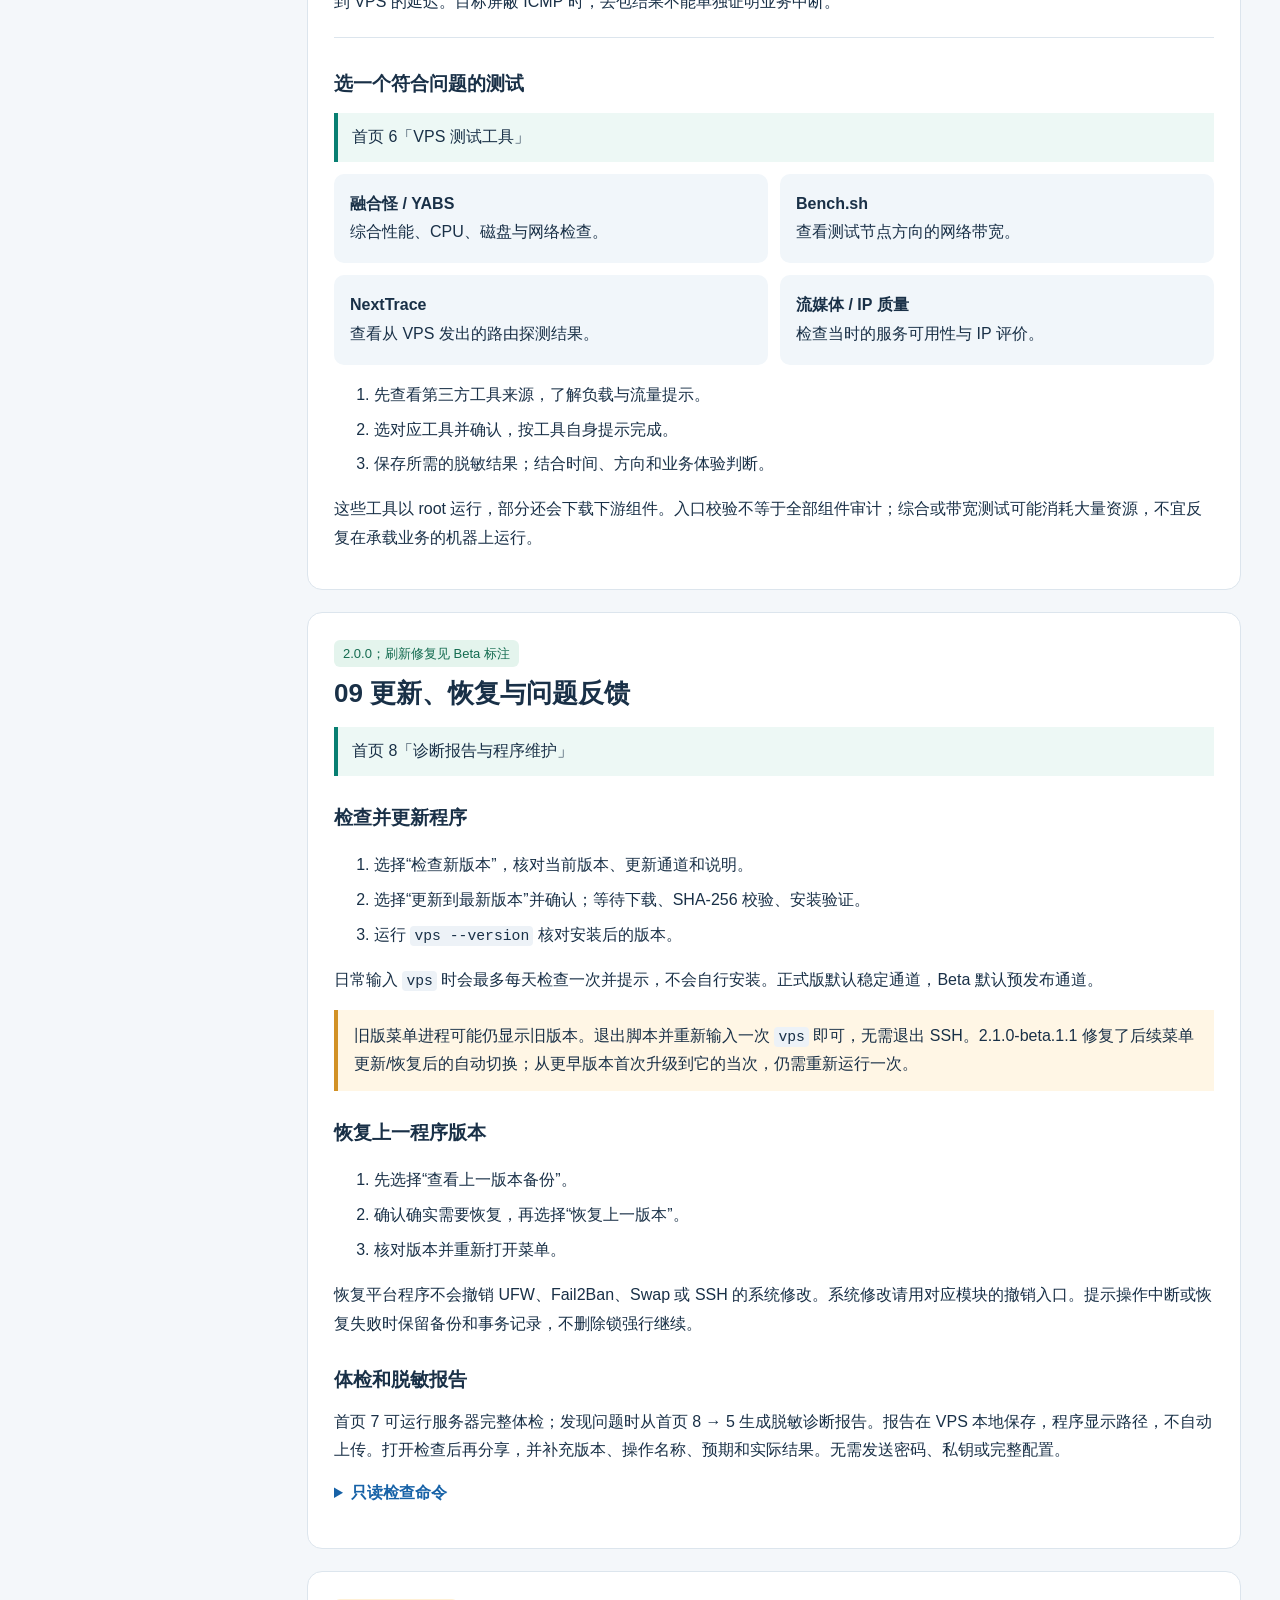
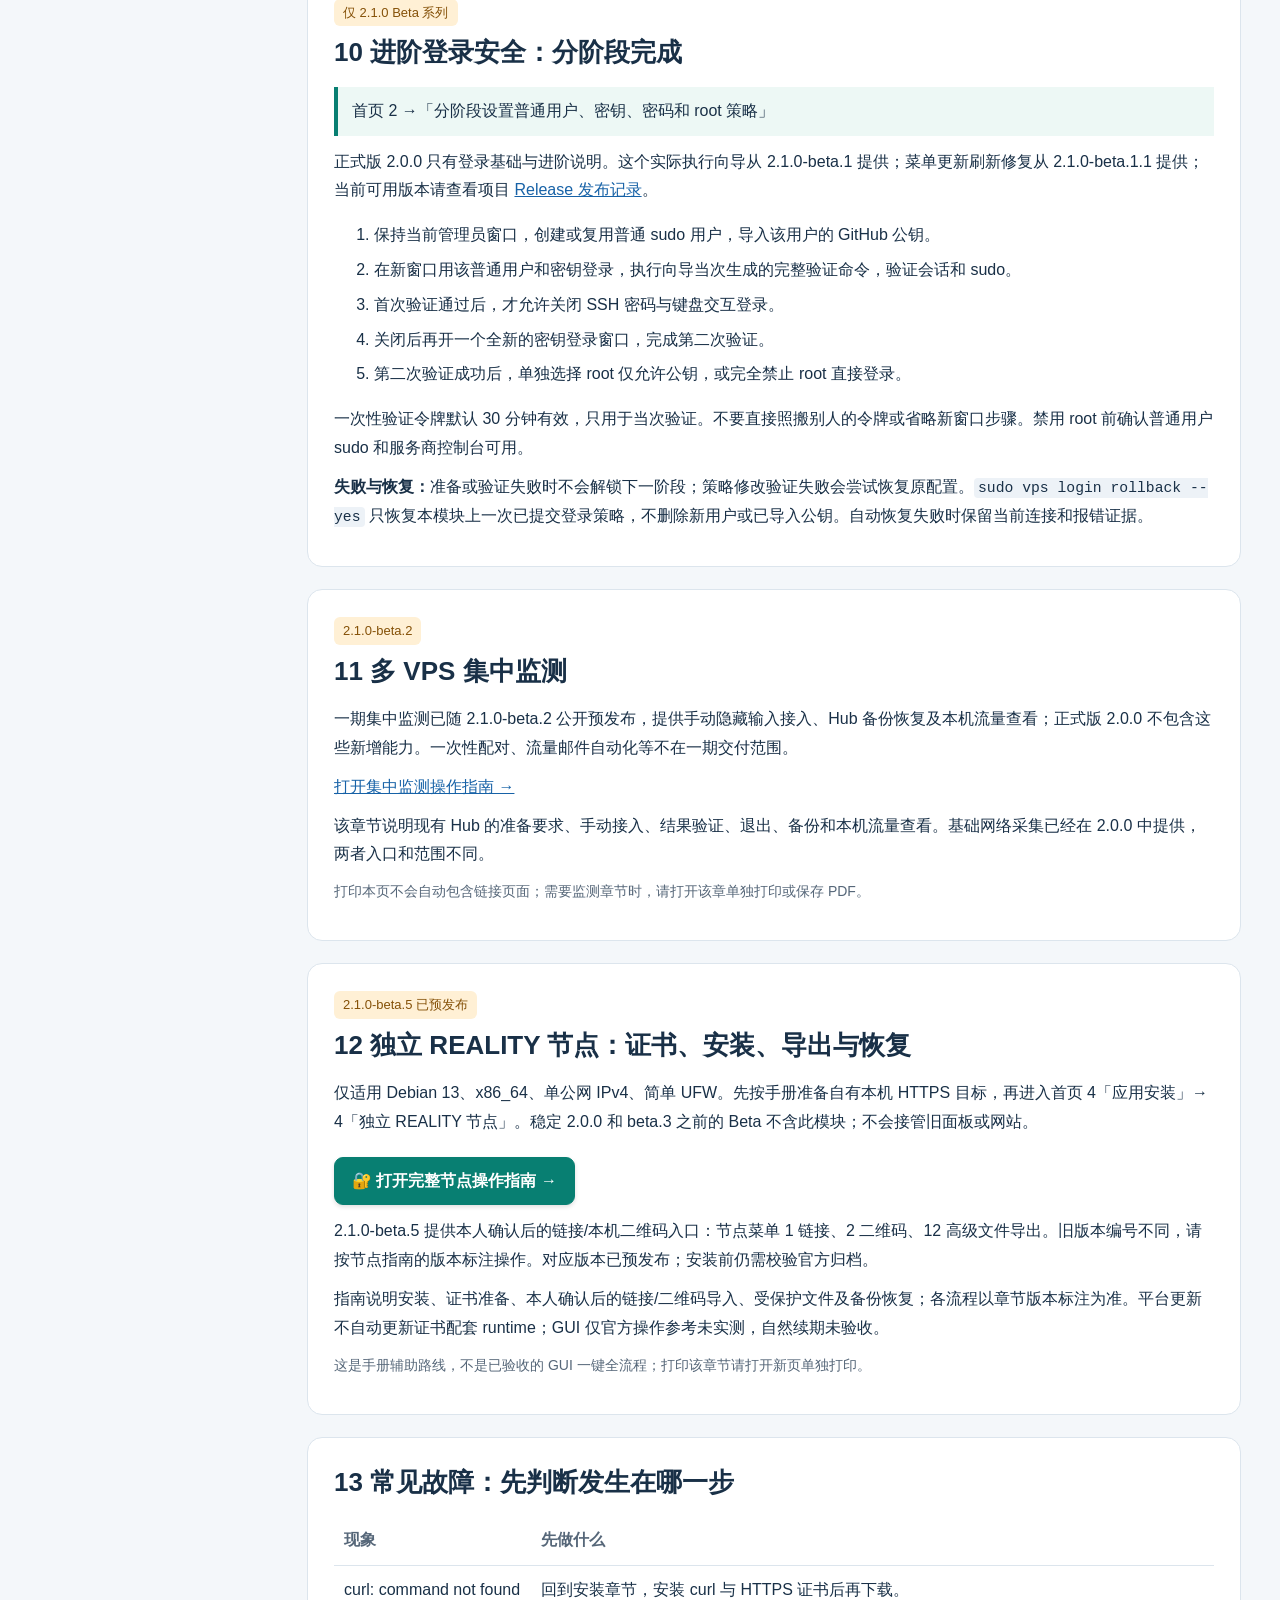
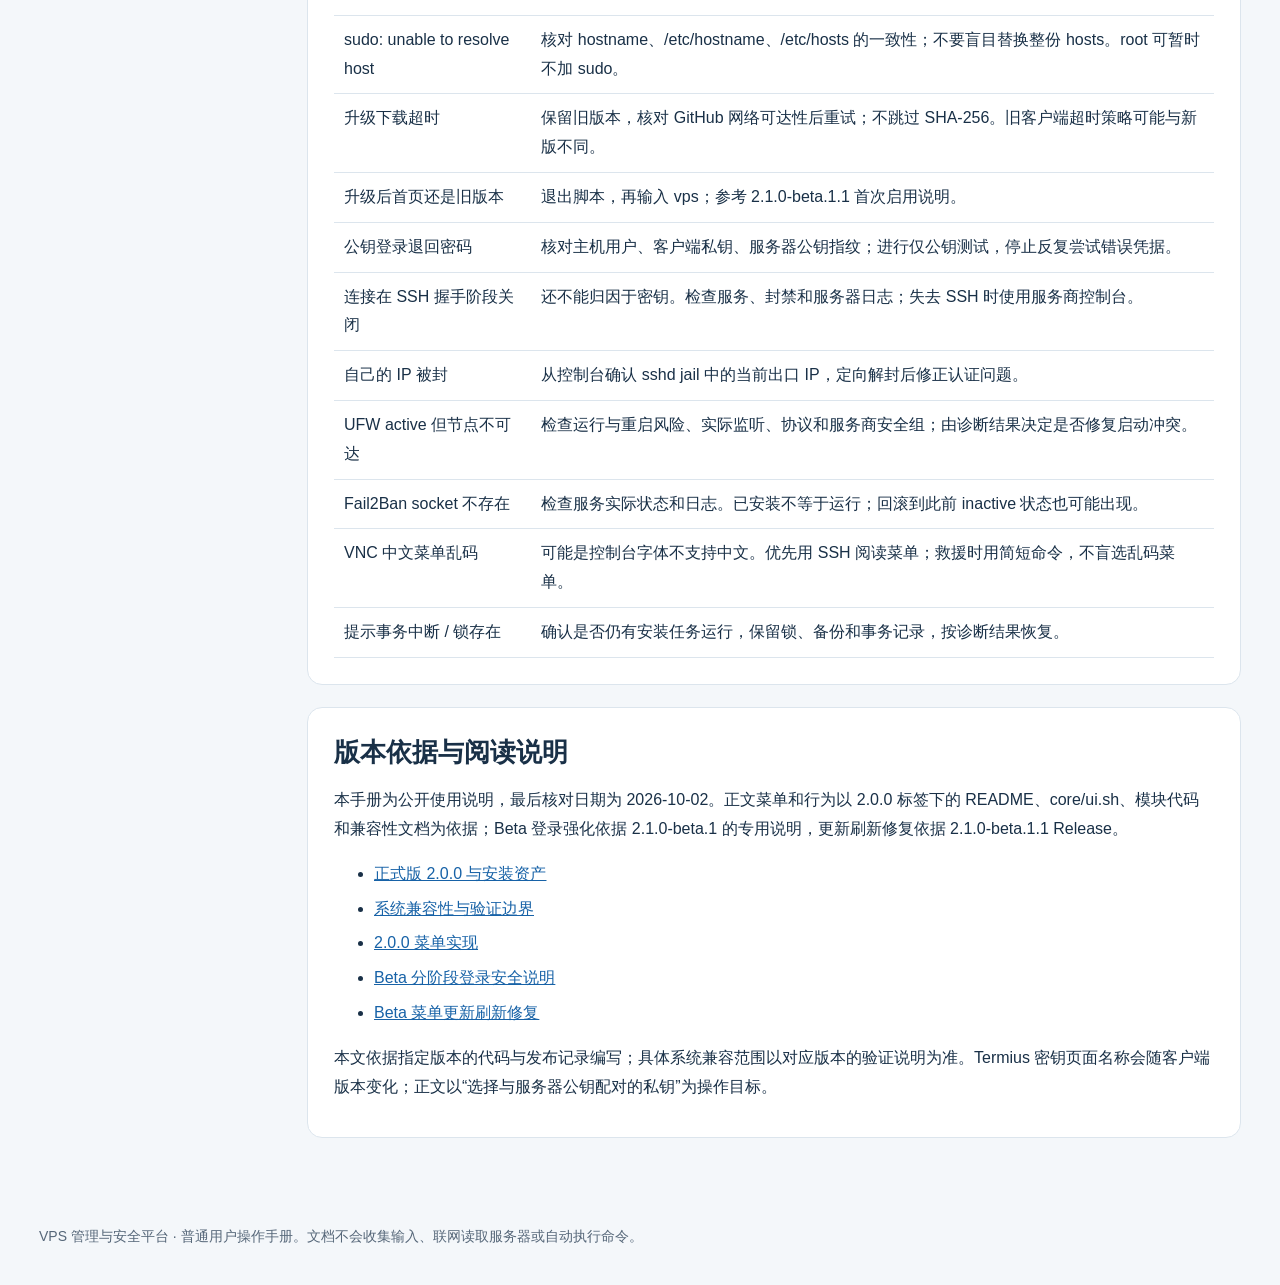
==== commit dd5e6416: "docs: update installation and Snap menu repair guidance" ====
--- a/manual/index.html
+++ b/manual/index.html
@@ -6,14 +6,14 @@
 <link rel="stylesheet" href="manual.css?v=20261002-links">
 </head>
 <body>
-<header><div class="meta" style="color:#b4e3d8">完整脚本使用手册 · 安装说明 2026-10-31 复核；功能依据仍按各章节版本与验收记录</div><h1>让 VPS 更安全，也更好用</h1><p>从第一次输入 vps，到公钥登录、系统优化、应用安装、检测和故障恢复。按你想完成的事情查找，每项操作都有菜单路径、操作步骤与结果判断。</p><span class="tag">主线：2.0.3 正式版</span><span class="tag beta">独立章节：2.1.0 Beta</span><span class="tag private">集中监测：beta.2 已预发布</span>
+<header><div class="meta" style="color:#b4e3d8">完整脚本使用手册 · 安装说明 2026-10-31 复核；功能依据仍按各章节版本与验收记录</div><h1>让 VPS 更安全，也更好用</h1><p>从第一次输入 vps，到公钥登录、系统优化、应用安装、检测和故障恢复。按你想完成的事情查找，每项操作都有菜单路径、操作步骤与结果判断。</p><span class="tag">主线：2.0.4 正式版</span><span class="tag beta">独立章节：2.1.0 Beta</span><span class="tag private">集中监测：beta.2 已预发布</span>
 <div class="community-links" aria-label="项目与作者链接"><a href="https://github.com/playfulsoul/vps-secure-script" target="_blank" rel="noopener noreferrer">⭐ GitHub 主项目</a><a href="https://www.youtube.com/@playfulsoul-net" target="_blank" rel="noopener noreferrer">▶ YouTube 频道</a><a href="https://playfulsoul.net/" target="_blank" rel="noopener noreferrer">🌐 PlayfulSoul 博客</a></div><p class="community-note">建议收藏本手册，方便随时查阅。如果工具对你有帮助，欢迎打开 GitHub 主项目，登录后点击页面右上角的 Star，为项目加星；视频和图文内容可通过频道与博客查看。</p></header>
 <div class="layout"><aside><label for="search"><strong>查找操作</strong></label><input id="search" type="search" placeholder="例如：公钥、Swap、更新" autocomplete="off"><p class="meta" id="count" aria-live="polite">搜索按章节筛选</p><nav aria-label="手册目录">
 <a href="#start">01 安装与开始使用</a><a href="#map">02 菜单与版本</a><a href="#setup">03 首次配置向导</a><a href="#ssh">04 公钥与 SSH 登录</a><a href="#firewall">05 防火墙与防护</a><a href="#system">06 系统优化与用户</a><a href="#apps">07 应用与远程桌面</a><a href="#network">08 网络检查与测试</a><a href="#maintenance">09 更新、恢复与报告</a><a href="#login-beta">10 进阶登录安全 Beta</a><a href="#monitor">11 集中监测 Beta</a><a href="#reality">12 独立 REALITY 节点 Beta</a><a href="#faq">13 常见故障</a><a href="#sources">版本依据与阅读说明</a></nav><p><button id="print" type="button">打印 / 保存 PDF</button></p><p class="meta">本页离线可阅读。下载时请同时保留样式、脚本、监测和节点章节。</p></aside>
 <main><p class="empty" id="empty">没有匹配章节。可尝试“登录”“网络”或“恢复”。</p>
 <section id="php-security"><span class="tag beta">PHP 专项 · 2026-10-24 修订</span><h2>收到 PHP 漏洞预警，不知道怎么处理？</h2><p>先判断这台 VPS 有没有 PHP，再按你的使用方式找入口：1Panel 用户从后台更新网站运行环境；命令行用户先检查包名和来源。不确定时，按清单请求协助。</p><p><a href="php-security-20261023.html"><strong>打开 PHP 检查与处理指南 →</strong></a></p><p><strong>当前 vps 菜单没有 PHP 升级按钮；更新本工具不会升级 PHP。</strong>这是一份网页说明，无需升级脚本即可阅读。1Panel 步骤依据公告整理，尚未逐版实机验证。</p></section>
-<section id="start"><span class="tag">2.0.3 正式版</span><h2>01 安装与开始使用</h2><p>工具安装在 VPS 上，通过中文菜单操作。你电脑中的 Termius 或终端负责连接 VPS；安装命令应在 VPS 窗口中执行。</p>
-<h3>先选版本和服务器</h3><p>日常使用选正式版 2.0.3。Debian 12/13、Ubuntu 22.04/24.04 有已记录的主要流程实机验证；这些记录不代表所有功能在每一种系统上的每次构建都已复测。其他系统先查兼容性说明。</p><p>安装前确认已有可用 SSH 登录，并了解服务商控制台的位置。已有网站或节点的机器，先做体检和防火墙检查，再决定是否运行初始化。</p>
+<section id="start"><span class="tag">2.0.4 正式版</span><h2>01 安装与开始使用</h2><p>工具安装在 VPS 上，通过中文菜单操作。你电脑中的 Termius 或终端负责连接 VPS；安装命令应在 VPS 窗口中执行。</p>
+<h3>先选版本和服务器</h3><p>日常使用选正式版 2.0.4。Debian 12/13、Ubuntu 22.04/24.04 有已记录的主要流程实机验证；这些记录不代表所有功能在每一种系统上的每次构建都已复测。其他系统先查兼容性说明。</p><p>安装前确认已有可用 SSH 登录，并了解服务商控制台的位置。已有网站或节点的机器，先做体检和防火墙检查，再决定是否运行初始化。</p>
 <p>需要分阶段登录强化、集中监测或独立 REALITY 节点时，请使用 <a href="#beta-install">Beta 安装说明</a>；普通基础管理优先使用正式版。</p><h3>安装正式版</h3><ol><li>通过 SSH 登录 VPS。提示符以 <code>root@</code> 开头时，按下面的 root 命令执行。</li><li>普通 sudo 管理员先用 sudo -i；如果没有下载工具，再执行准备命令。</li><li>在独立空目录中下载程序和校验文件；确认校验结果是 <code>OK</code> 后，安装器才会继续。</li></ol>
 <pre><code>apt-get update &amp;&amp; apt-get install -y ca-certificates curl</code></pre>
 <details open><summary>完整安装命令（在 VPS 执行，整体复制）</summary><pre><code>(
@@ -22,40 +22,40 @@
   umask 022
   install_work=$(mktemp -d "${TMPDIR:-/tmp}/vps-secure-install.XXXXXX")
   cd "$install_work"
-  curl --fail --location --show-error --connect-timeout 10 --max-time 180 --retry 2 --retry-delay 2 --retry-max-time 600 --proto '=https' --proto-redir '=https' --tlsv1.2 --remote-name https://github.com/playfulsoul/vps-secure-script/releases/download/v2.0.3/vps-secure-platform-2.0.3.tar.gz
-  curl --fail --location --show-error --connect-timeout 10 --max-time 180 --retry 2 --retry-delay 2 --retry-max-time 600 --proto '=https' --proto-redir '=https' --tlsv1.2 --remote-name https://github.com/playfulsoul/vps-secure-script/releases/download/v2.0.3/vps-secure-platform-2.0.3.tar.gz.sha256
-  sha256sum -c vps-secure-platform-2.0.3.tar.gz.sha256
+  curl --fail --location --show-error --connect-timeout 10 --max-time 180 --retry 2 --retry-delay 2 --retry-max-time 600 --proto '=https' --proto-redir '=https' --tlsv1.2 --remote-name https://github.com/playfulsoul/vps-secure-script/releases/download/v2.0.4/vps-secure-platform-2.0.4.tar.gz
+  curl --fail --location --show-error --connect-timeout 10 --max-time 180 --retry 2 --retry-delay 2 --retry-max-time 600 --proto '=https' --proto-redir '=https' --tlsv1.2 --remote-name https://github.com/playfulsoul/vps-secure-script/releases/download/v2.0.4/vps-secure-platform-2.0.4.tar.gz.sha256
+  sha256sum -c vps-secure-platform-2.0.4.tar.gz.sha256
   mkdir source
-  tar --no-same-owner --no-same-permissions -xzf vps-secure-platform-2.0.3.tar.gz -C source
+  tar --no-same-owner --no-same-permissions -xzf vps-secure-platform-2.0.4.tar.gz -C source
   cd source
-  test "$(cat VERSION)" = 2.0.3
+  test "$(cat VERSION)" = 2.0.4
   ./install.sh
   /usr/local/bin/vps --version
 )</code></pre><p>普通 sudo 管理员先运行 <code>sudo -i</code>，再执行相同 root 命令；没有该权限时停止，不放宽登录策略。命令在子 shell 中执行，不改变当前终端目录、变量或 umask；失败即停止。下载文件留在工作目录，只向全新的 <code>source</code> 子目录解压。程序持久安装到 <code>/usr/lib/vps-secure</code>，不依赖临时下载目录。</p></details>
 <p><strong>正常结果：</strong>安装成功并显示版本。随后 root 输入 <code>vps</code>，普通管理员输入 <code>sudo vps</code>打开中文首页；查看版本可输入 <code>vps --version</code>。</p><p><strong>失败处理：</strong>下载、校验或安装报错时先停在该步骤。两个下载链接分别是程序包和校验文件，作用不同。</p>
 <p><strong>SHA-256 显示 OK，仍报构建身份不一致：</strong>外部校验验证的是压缩包，安装器另行检查源码目录。源码里混入下载包、校验文件或旧文件也会失败。停止安装，重新执行上述命令创建新工作目录；不要删除 BUILD_ID、修改构建清单或绕过校验。</p>
-<article id="beta-install"><h3>安装 2.1.0-beta.5.4（预发布）</h3><p>此版本包含进阶登录安全、集中监测和独立 REALITY 节点；节点适用范围及证书前置见<a href="reality-node.html">节点指南</a>。先阅读 <a href="https://github.com/playfulsoul/vps-secure-script/releases/tag/v2.1.0-beta.5.4">发布说明</a>。以下以 VPS 的 root 用户为例，普通 sudo 管理员先用 <code>sudo -i</code> 进入已授权的 root shell，再执行相同命令。安装程序不会自动执行安全初始化。</p><details><summary>展开 Beta 安装命令（整体复制）</summary><pre><code>(
+<article id="beta-install"><h3>安装 2.1.0-beta.5.5（预发布）</h3><p>此版本包含进阶登录安全、集中监测和独立 REALITY 节点；节点适用范围及证书前置见<a href="reality-node.html">节点指南</a>。先阅读 <a href="https://github.com/playfulsoul/vps-secure-script/releases/tag/v2.1.0-beta.5.5">发布说明</a>。以下以 VPS 的 root 用户为例，普通 sudo 管理员先用 <code>sudo -i</code> 进入已授权的 root shell，再执行相同命令。安装程序不会自动执行安全初始化。</p><details><summary>展开 Beta 安装命令（整体复制）</summary><pre><code>(
   set -eu
   test "$(id -u)" -eq 0
   umask 022
   install_work=$(mktemp -d "${TMPDIR:-/tmp}/vps-secure-install.XXXXXX")
   cd "$install_work"
-  curl --fail --location --show-error --connect-timeout 10 --max-time 180 --retry 2 --retry-delay 2 --retry-max-time 600 --proto '=https' --proto-redir '=https' --tlsv1.2 --remote-name https://github.com/playfulsoul/vps-secure-script/releases/download/v2.1.0-beta.5.4/vps-secure-platform-2.1.0-beta.5.4.tar.gz
-  curl --fail --location --show-error --connect-timeout 10 --max-time 180 --retry 2 --retry-delay 2 --retry-max-time 600 --proto '=https' --proto-redir '=https' --tlsv1.2 --remote-name https://github.com/playfulsoul/vps-secure-script/releases/download/v2.1.0-beta.5.4/vps-secure-platform-2.1.0-beta.5.4.tar.gz.sha256
-  sha256sum -c vps-secure-platform-2.1.0-beta.5.4.tar.gz.sha256
+  curl --fail --location --show-error --connect-timeout 10 --max-time 180 --retry 2 --retry-delay 2 --retry-max-time 600 --proto '=https' --proto-redir '=https' --tlsv1.2 --remote-name https://github.com/playfulsoul/vps-secure-script/releases/download/v2.1.0-beta.5.5/vps-secure-platform-2.1.0-beta.5.5.tar.gz
+  curl --fail --location --show-error --connect-timeout 10 --max-time 180 --retry 2 --retry-delay 2 --retry-max-time 600 --proto '=https' --proto-redir '=https' --tlsv1.2 --remote-name https://github.com/playfulsoul/vps-secure-script/releases/download/v2.1.0-beta.5.5/vps-secure-platform-2.1.0-beta.5.5.tar.gz.sha256
+  sha256sum -c vps-secure-platform-2.1.0-beta.5.5.tar.gz.sha256
   mkdir source
-  tar --no-same-owner --no-same-permissions -xzf vps-secure-platform-2.1.0-beta.5.4.tar.gz -C source
+  tar --no-same-owner --no-same-permissions -xzf vps-secure-platform-2.1.0-beta.5.5.tar.gz -C source
   cd source
-  test "$(cat VERSION)" = 2.1.0-beta.5.4
+  test "$(cat VERSION)" = 2.1.0-beta.5.5
   ./install.sh
   /usr/local/bin/vps --version
 
-)</code></pre><p>同样在子 shell 内失败即停止，下载与干净源码目录分离，使用 <code>umask 022</code>；不要把归档或校验文件移入源码目录。安装后使用持久入口 <code>/usr/local/bin/vps</code>。</p></details><p>已安装正式版的用户不会通过默认稳定通道收到 Beta。主动安装前确认自己接受预发布版本；完成后重新输入 vps，检查实际版本与更新通道。</p></article><article id="upload-install"><h3>网络受限：可信电脑下载后上传</h3><p>在可信电脑打开同一官方 Release：<a href="https://github.com/playfulsoul/vps-secure-script/releases/tag/v2.0.3">稳定2.0.3</a>或<a href="https://github.com/playfulsoul/vps-secure-script/releases/tag/v2.1.0-beta.5.4">预发布beta.5.4</a>。下载文件名完全相同版本的归档和对应 .sha256，不能混用版本。通过已核验主机指纹的SSH/SFTP上传到VPS一个独立目录，不共享凭据。记下该目录的绝对路径。</p><p>回到VPS的root shell（普通sudo管理员先sudo -i），执行下方命令；它会复制到全新工作目录，先SHA核验再解压和安装。不要把包上传进现有源码或系统安装目录。</p><pre><code>(
+)</code></pre><p>同样在子 shell 内失败即停止，下载与干净源码目录分离，使用 <code>umask 022</code>；不要把归档或校验文件移入源码目录。安装后使用持久入口 <code>/usr/local/bin/vps</code>。</p></details><p>已安装正式版的用户不会通过默认稳定通道收到 Beta。主动安装前确认自己接受预发布版本；完成后重新输入 vps，检查实际版本与更新通道。</p></article><article id="upload-install"><h3>网络受限：可信电脑下载后上传</h3><p>在可信电脑打开同一官方 Release：<a href="https://github.com/playfulsoul/vps-secure-script/releases/tag/v2.0.4">稳定2.0.4</a>或<a href="https://github.com/playfulsoul/vps-secure-script/releases/tag/v2.1.0-beta.5.5">预发布beta.5.5</a>。下载文件名完全相同版本的归档和对应 .sha256，不能混用版本。通过已核验主机指纹的SSH/SFTP上传到VPS一个独立目录，不共享凭据。记下该目录的绝对路径。</p><p>回到VPS的root shell（普通sudo管理员先sudo -i），执行下方命令；它会复制到全新工作目录，先SHA核验再解压和安装。不要把包上传进现有源码或系统安装目录。</p><pre><code>(
   set -eu
   test "$(id -u)" -eq 0
-  printf '版本（2.0.3 或 2.1.0-beta.5.4）: '
+  printf '版本（2.0.4 或 2.1.0-beta.5.5）: '
   read -r offline_version
-  case "$offline_version" in 2.0.3|2.1.0-beta.5.4) ;; *) echo '版本不支持，停止。' &gt;&amp;2; exit 64 ;; esac
+  case "$offline_version" in 2.0.4|2.1.0-beta.5.5) ;; *) echo '版本不支持，停止。' &gt;&amp;2; exit 64 ;; esac
   printf '已上传两个官方文件的目录（绝对路径）: '
   read -r upload_directory
   case "$upload_directory" in /*) ;; *) echo '需要绝对目录，停止。' &gt;&amp;2; exit 64 ;; esac
@@ -101,7 +101,7 @@
 
 <section id="apps"><span class="tag">2.0.0</span><h2>07 应用安装与远程桌面</h2><article><h3>Docker 与 Compose</h3><div class="route">首页 4 → 1「Docker 容器引擎与 Compose」</div><ol><li>先查看状态和系统支持情况。</li><li>选择安装 Docker Engine，检查计划中现有包冲突后确认。</li><li>安装后查看状态；用 <code>docker --version</code> 和 <code>docker compose version</code> 核对工具。</li></ol><p>卸载入口保留容器数据，但会影响正在依赖引擎运行的容器。安装 Docker 并不等于已部署应用；容器端口发布及其防火墙行为需要按应用单独验证。</p></article>
 <article><h3>1Panel 管理面板</h3><div class="route">首页 4 → 2「1Panel 管理面板」</div><ol><li>检查依赖，或先选择“下载并校验官方安装入口（不安装）”。</li><li>确认安装，按上游安装器的实际提示完成配置。</li><li>私下保存安装器显示的访问方式，在浏览器实际登录验证。</li></ol><p>平台校验固定官方入口；后续流程仍由上游执行。不要把管理地址、账户或初始密码截图公开。卸载前先备份面板管理的应用与数据。</p></article>
-<article><h3>远程图形桌面</h3><p><strong>旧版报“无法枚举 1Panel 服务”：</strong>这可能是未安装 1Panel 时的旧版兼容问题，不需要重装服务器或安装面板。先通过“诊断报告与程序维护 → 程序更新”升级到正式版 2.0.3（或已包含修复的 2.1.0-beta.5.4），退出旧菜单并重新输入 <code>vps</code>，再重试桌面引导。若仍提示无法获取系统服务清单，应先检查该查询错误。软件源更新失败也仍须先修复源；程序不会绕过错误强行安装。</p><div class="route">首页 4 → 3「远程图形桌面（SSH 安全通道）」</div><ol><li>选择“检查配置并查看推荐”，再进入“引导安装”。</li><li>选择系统建议或 LXQt / XFCE / MATE 档位；指定普通桌面用户，再选择是否安装 Firefox、授予 sudo。</li><li>查看安装与服务状态，打开“查看远程连接方法”。</li><li>在自己电脑按输出建立 SSH 隧道，并保持隧道窗口打开；远程桌面客户端连接本地隧道端口。</li><li>用普通桌面用户登录，确认能看到桌面并操作。</li></ol><p>LXQt 偏轻量、XFCE 均衡、MATE 更完整，实际以内存检查为准。RDP 只监听 VPS 回环地址，无需将 3389 暴露公网；root 图形登录被禁止。</p><p><strong>LXQt 只出现“Other…”、没有窗口边框：</strong>先升级到 2.0.3 或 2.1.0-beta.5.4，再选择“补齐必要组件（字体 / LXQt 窗口管理器）”。修复会补装 Openbox；保存工作后注销图形桌面再登录，仅关闭远程窗口不会建立新会话。正在打开的旧选择框可选 Other… 并指定 <code>/usr/bin/openbox</code>。该操作也可补齐中文字体，不重启 xrdp，不覆盖已有窗口管理器偏好。该操作不提供中文输入法。回滚或卸载保留普通用户与个人资料；图形会话清理不安全时会停止，按报错处理。</p></article></section>
+<article><h3>远程图形桌面</h3><p><strong>旧版报“无法枚举 1Panel 服务”：</strong>这可能是未安装 1Panel 时的旧版兼容问题，不需要重装服务器或安装面板。先通过“诊断报告与程序维护 → 程序更新”升级到正式版 2.0.3（或已包含修复的 2.1.0-beta.5.4），退出旧菜单并重新输入 <code>vps</code>，再重试桌面引导。若仍提示无法获取系统服务清单，应先检查该查询错误。软件源更新失败也仍须先修复源；程序不会绕过错误强行安装。</p><div class="route">首页 4 → 3「远程图形桌面（SSH 安全通道）」</div><ol><li>选择“检查配置并查看推荐”，再进入“引导安装”。</li><li>选择系统建议或 LXQt / XFCE / MATE 档位；指定普通桌面用户，再选择是否安装 Firefox、授予 sudo。</li><li>查看安装与服务状态，打开“查看远程连接方法”。</li><li>在自己电脑按输出建立 SSH 隧道，并保持隧道窗口打开；远程桌面客户端连接本地隧道端口。</li><li>用普通桌面用户登录，确认能看到桌面并操作。</li></ol><p>LXQt 偏轻量、XFCE 均衡、MATE 更完整，实际以内存检查为准。RDP 只监听 VPS 回环地址，无需将 3389 暴露公网；root 图形登录被禁止。</p><p><strong>Firefox 已安装，却在应用菜单里找不到？</strong>Snap 版应用可能缺少菜单搜索路径，LXQt、XFCE、MATE 均可按下面步骤处理。</p><ol><li>通过“诊断报告与程序维护 → 程序更新”升级到稳定版 <code>2.0.4</code> 或预发布版 <code>2.1.0-beta.5.5</code>。</li><li>回到“应用安装 → 远程图形桌面”，选择“补齐必要组件（字体 / 窗口管理器 / 应用菜单）”。</li><li>保存工作，通过桌面菜单<strong>注销</strong>并重新登录。仅关闭连接窗口、断开后重连可能仍使用旧会话，不能让新菜单路径生效。</li><li>在应用菜单搜索 Firefox 并打开。修复不会自动创建桌面图标，不重装浏览器、不重启 xrdp，也不修改个人文件。若应用尚未安装或点击后无法启动，应查看安装状态及具体错误，不能仅靠菜单路径修复解决。</li></ol><p><strong>LXQt 只出现“Other…”、没有窗口边框：</strong>先升级到 2.0.3 或 2.1.0-beta.5.4，再选择“补齐必要组件（字体 / 窗口管理器 / 应用菜单）”。修复会补装 Openbox；保存工作后注销图形桌面再登录，仅关闭远程窗口不会建立新会话。正在打开的旧选择框可选 Other… 并指定 <code>/usr/bin/openbox</code>。该操作也可补齐中文字体，不重启 xrdp，不覆盖已有窗口管理器偏好。该操作不提供中文输入法。回滚或卸载保留普通用户与个人资料；图形会话清理不安全时会停止，按报错处理。</p></article></section>
 
 <section id="network"><span class="tag">2.0.0</span><h2>08 网络检查与第三方测试</h2><article><h3>立即检测与定时记录</h3><div class="route">首页 5「基础网络检查与监控」</div><ol><li>选择“立即检测网络状态”，输入检测目标或采用默认值，确认发送 5 个 ICMP 请求。</li><li>查看结果中的延迟、丢包与网卡计数。</li><li>需要持续记录时，选择“配置并启动定时监控”，设置目标、采集间隔和保留天数；默认分别为 60 秒、30 天。</li><li>稍后查看最近结果并检查监控服务；不再需要时停止定时监控。</li></ol><p><strong>怎样读结果：</strong>至少两次采样才能计算两次之间的平均上下行速率；这不是主动带宽测速。VPS 到目标的延迟，也不是你家里到 VPS 的延迟。目标屏蔽 ICMP 时，丢包结果不能单独证明业务中断。</p></article>
 <article><h3>选一个符合问题的测试</h3><div class="route">首页 6「VPS 测试工具」</div><div class="grid"><div class="tile"><strong>融合怪 / YABS</strong>综合性能、CPU、磁盘与网络检查。</div><div class="tile"><strong>Bench.sh</strong>查看测试节点方向的网络带宽。</div><div class="tile"><strong>NextTrace</strong>查看从 VPS 发出的路由探测结果。</div><div class="tile"><strong>流媒体 / IP 质量</strong>检查当时的服务可用性与 IP 评价。</div></div><ol><li>先查看第三方工具来源，了解负载与流量提示。</li><li>选对应工具并确认，按工具自身提示完成。</li><li>保存所需的脱敏结果；结合时间、方向和业务体验判断。</li></ol><p>这些工具以 root 运行，部分还会下载下游组件。入口校验不等于全部组件审计；综合或带宽测试可能消耗大量资源，不宜反复在承载业务的机器上运行。</p></article></section>
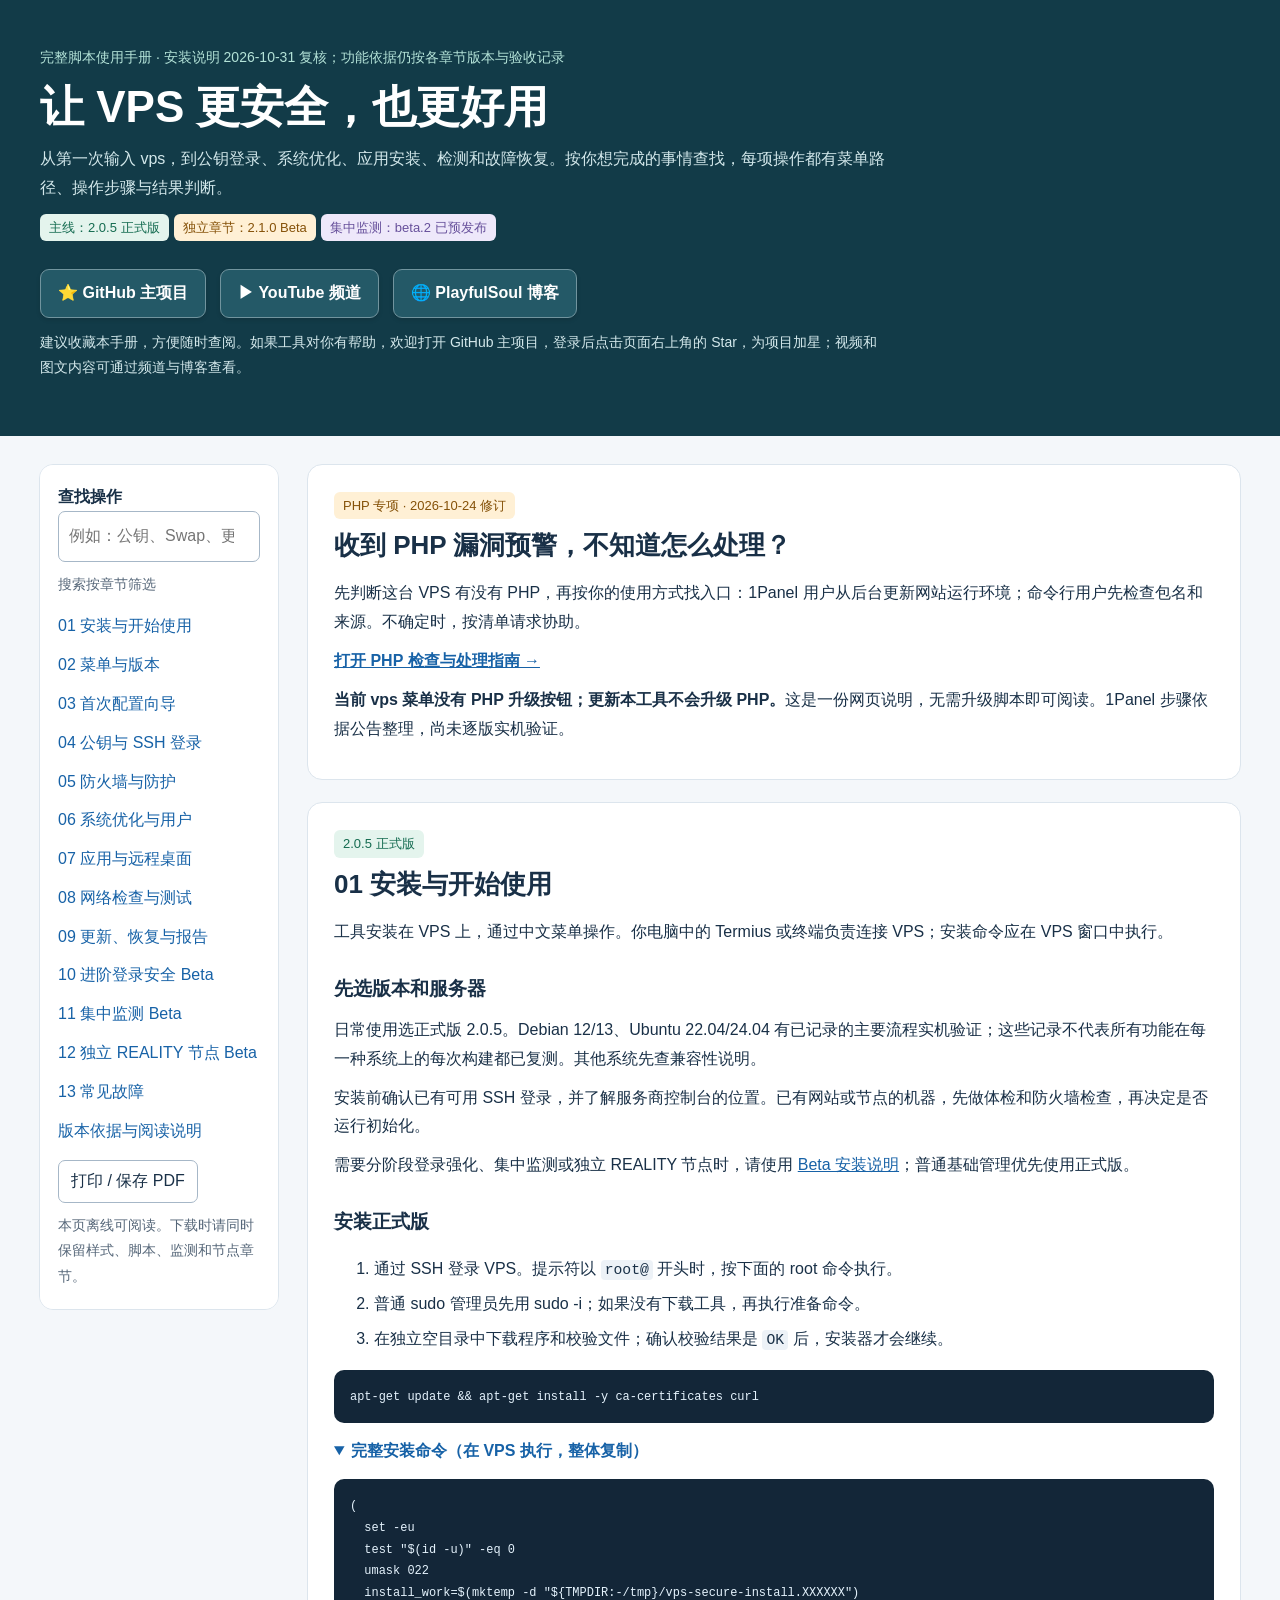
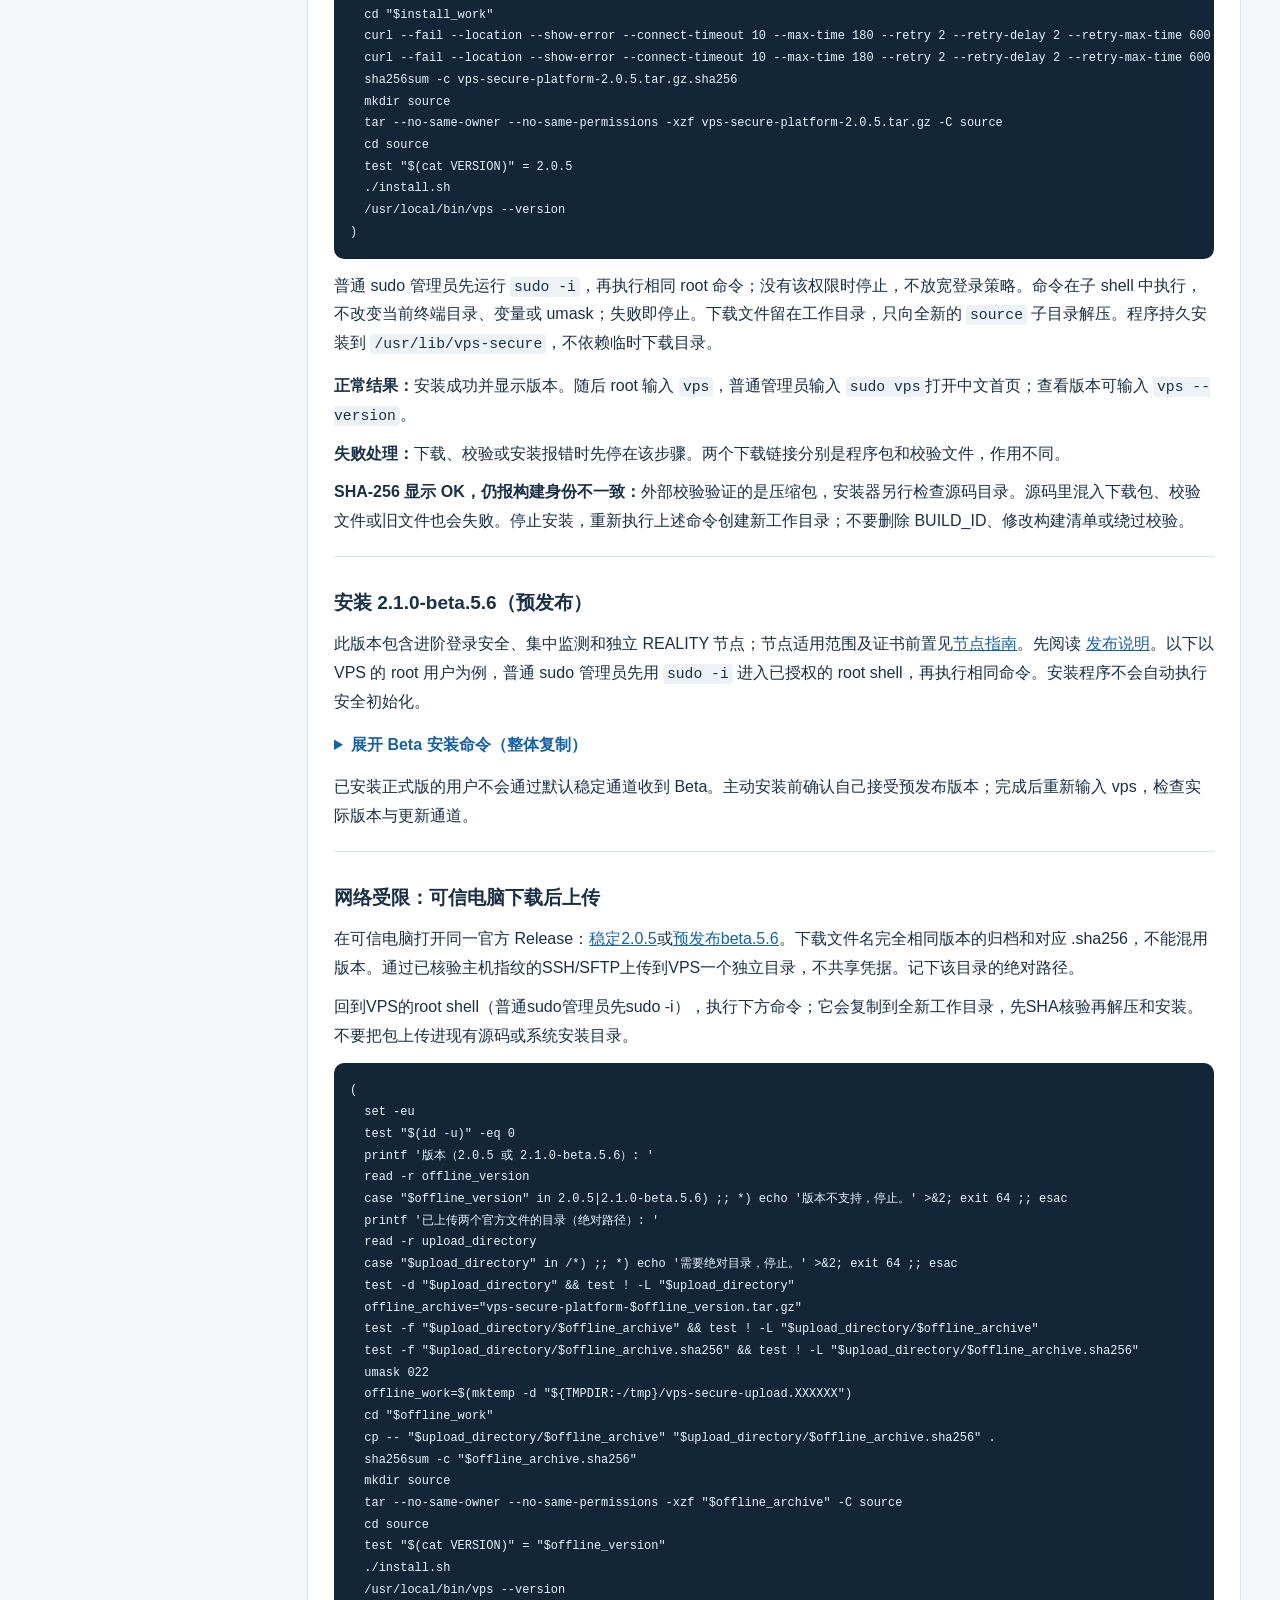
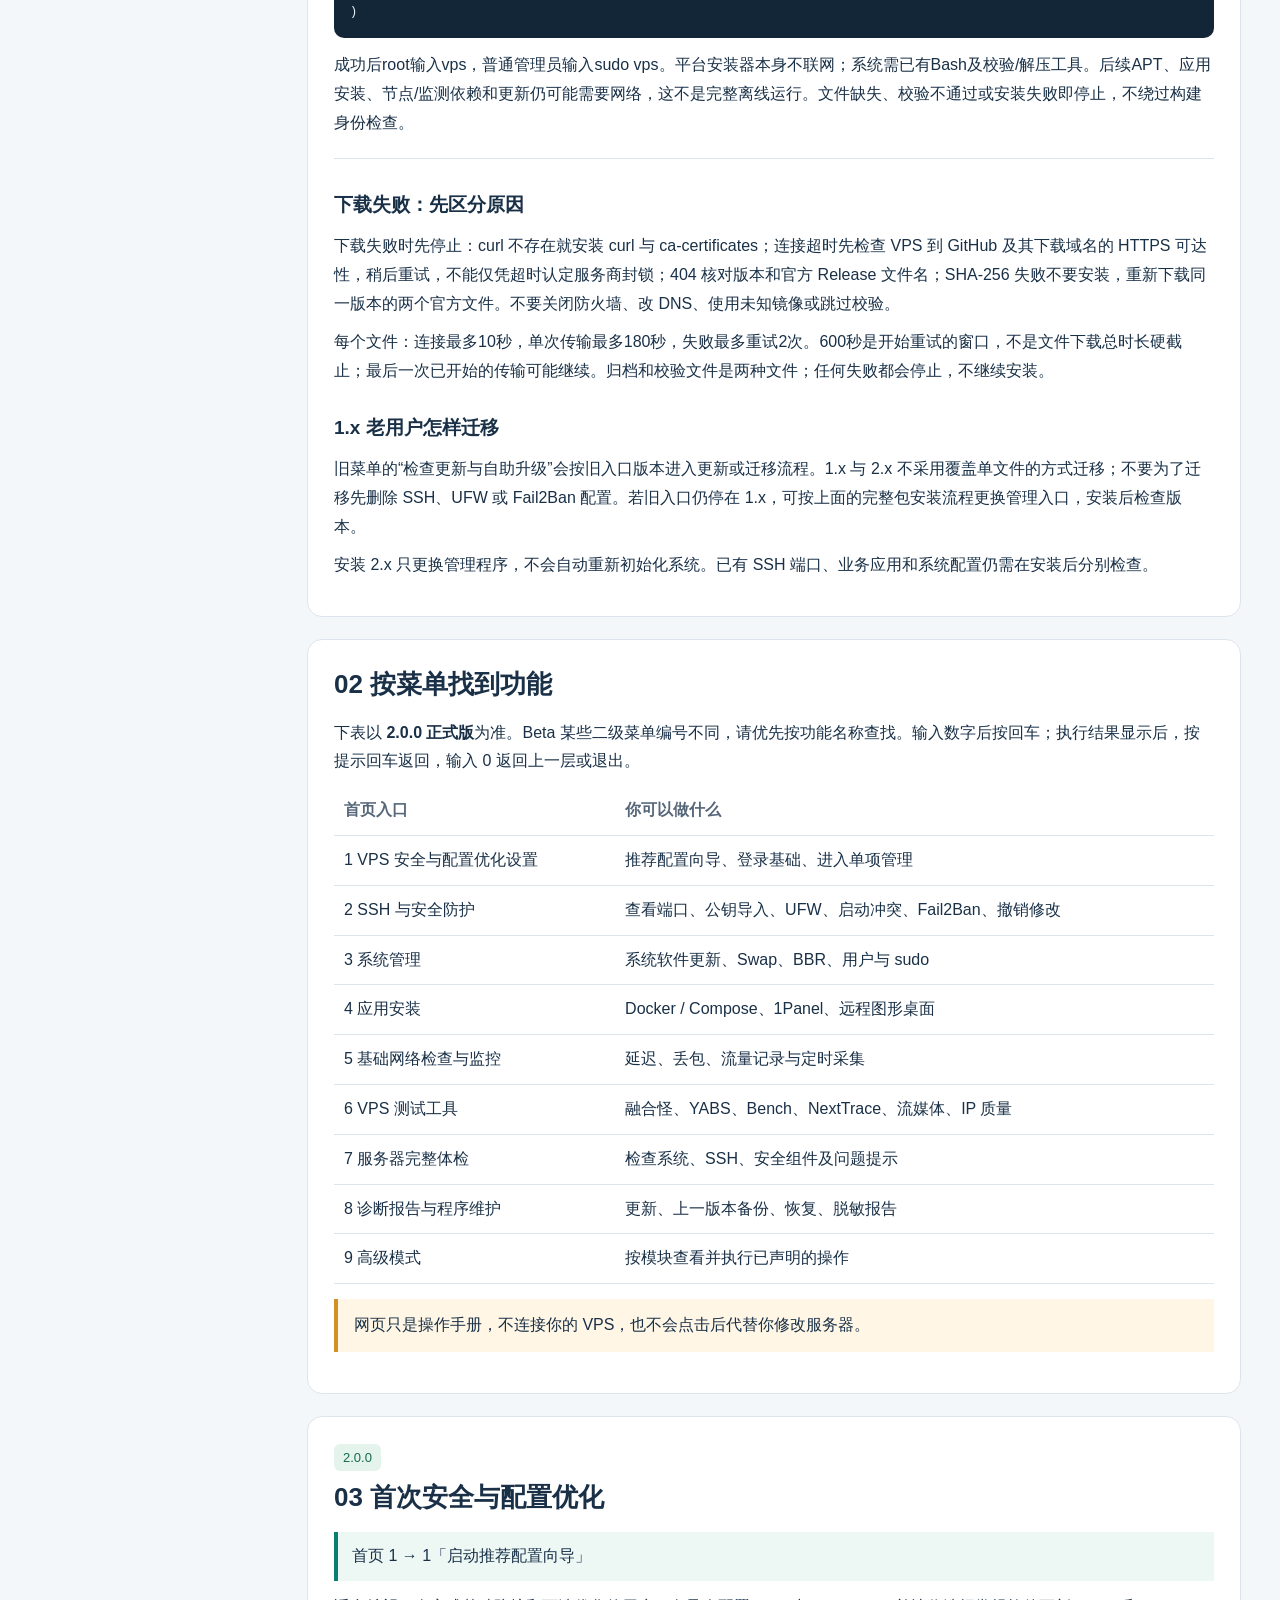
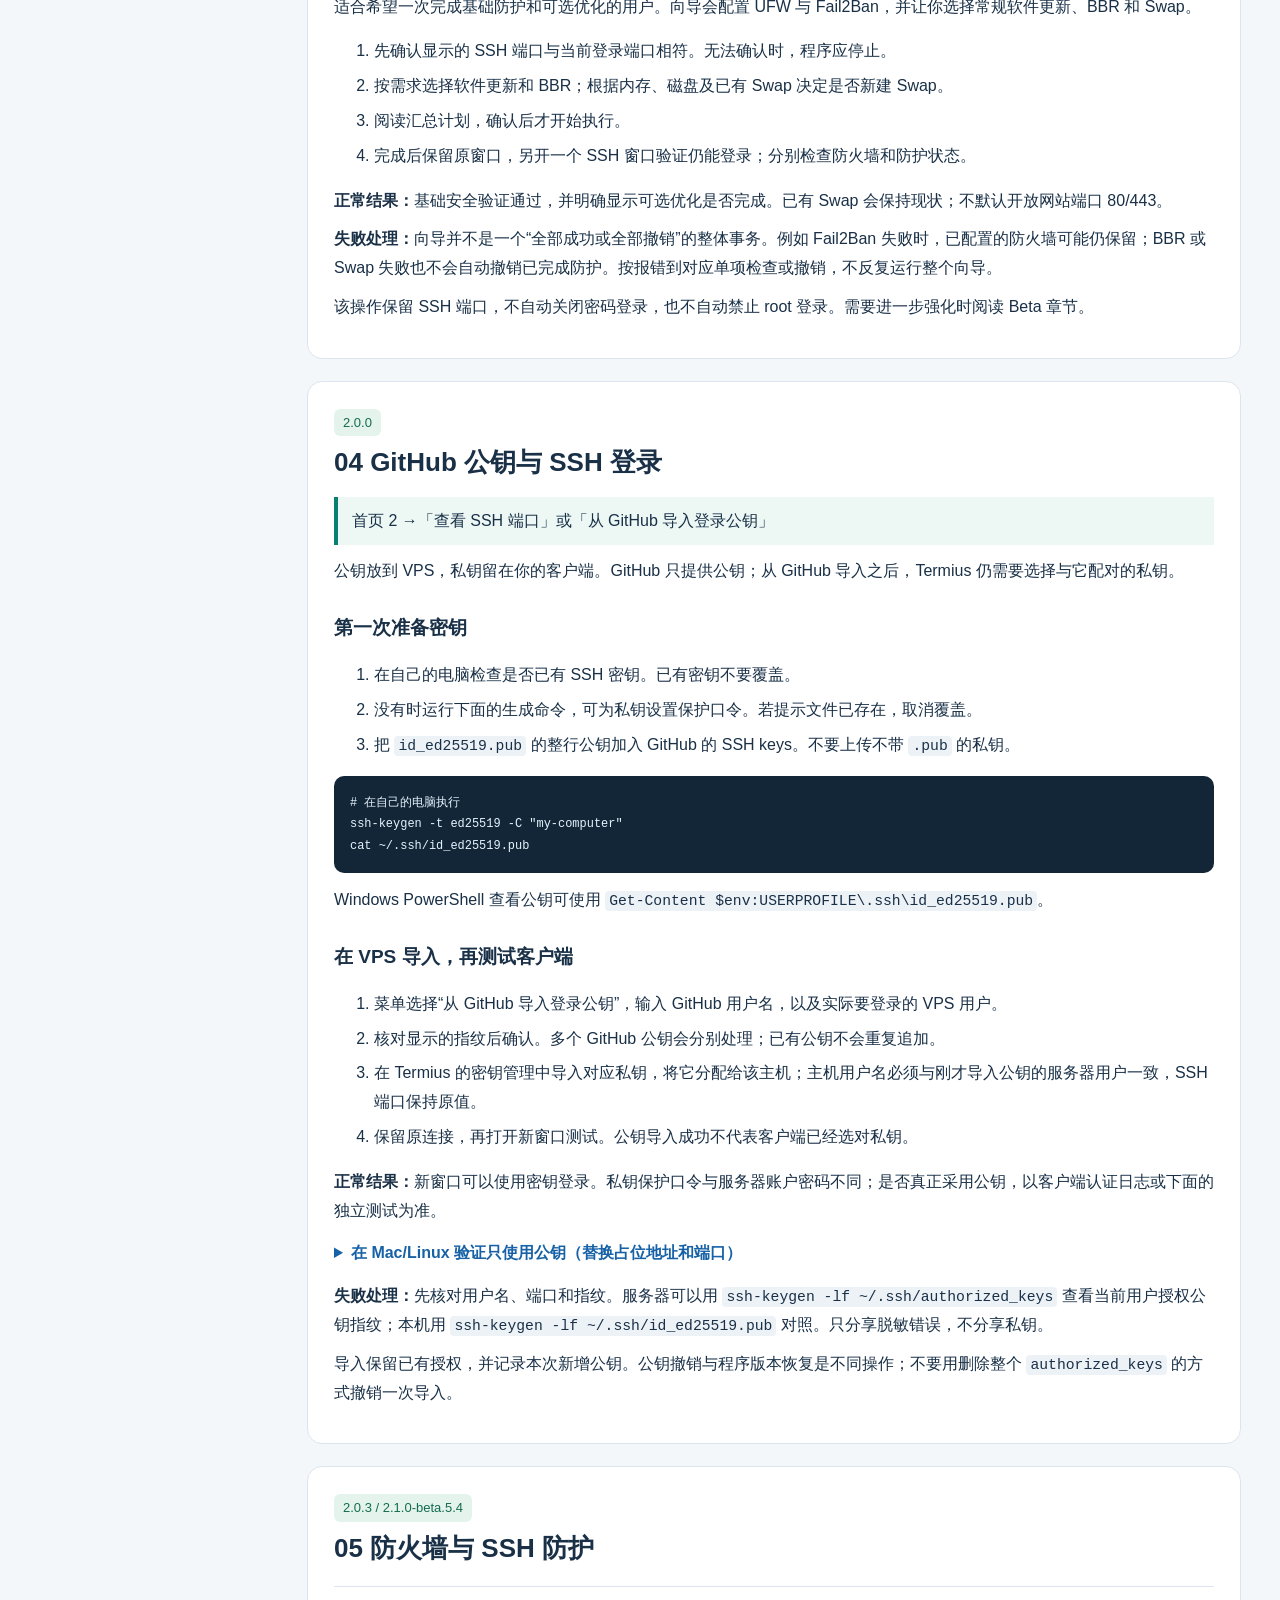
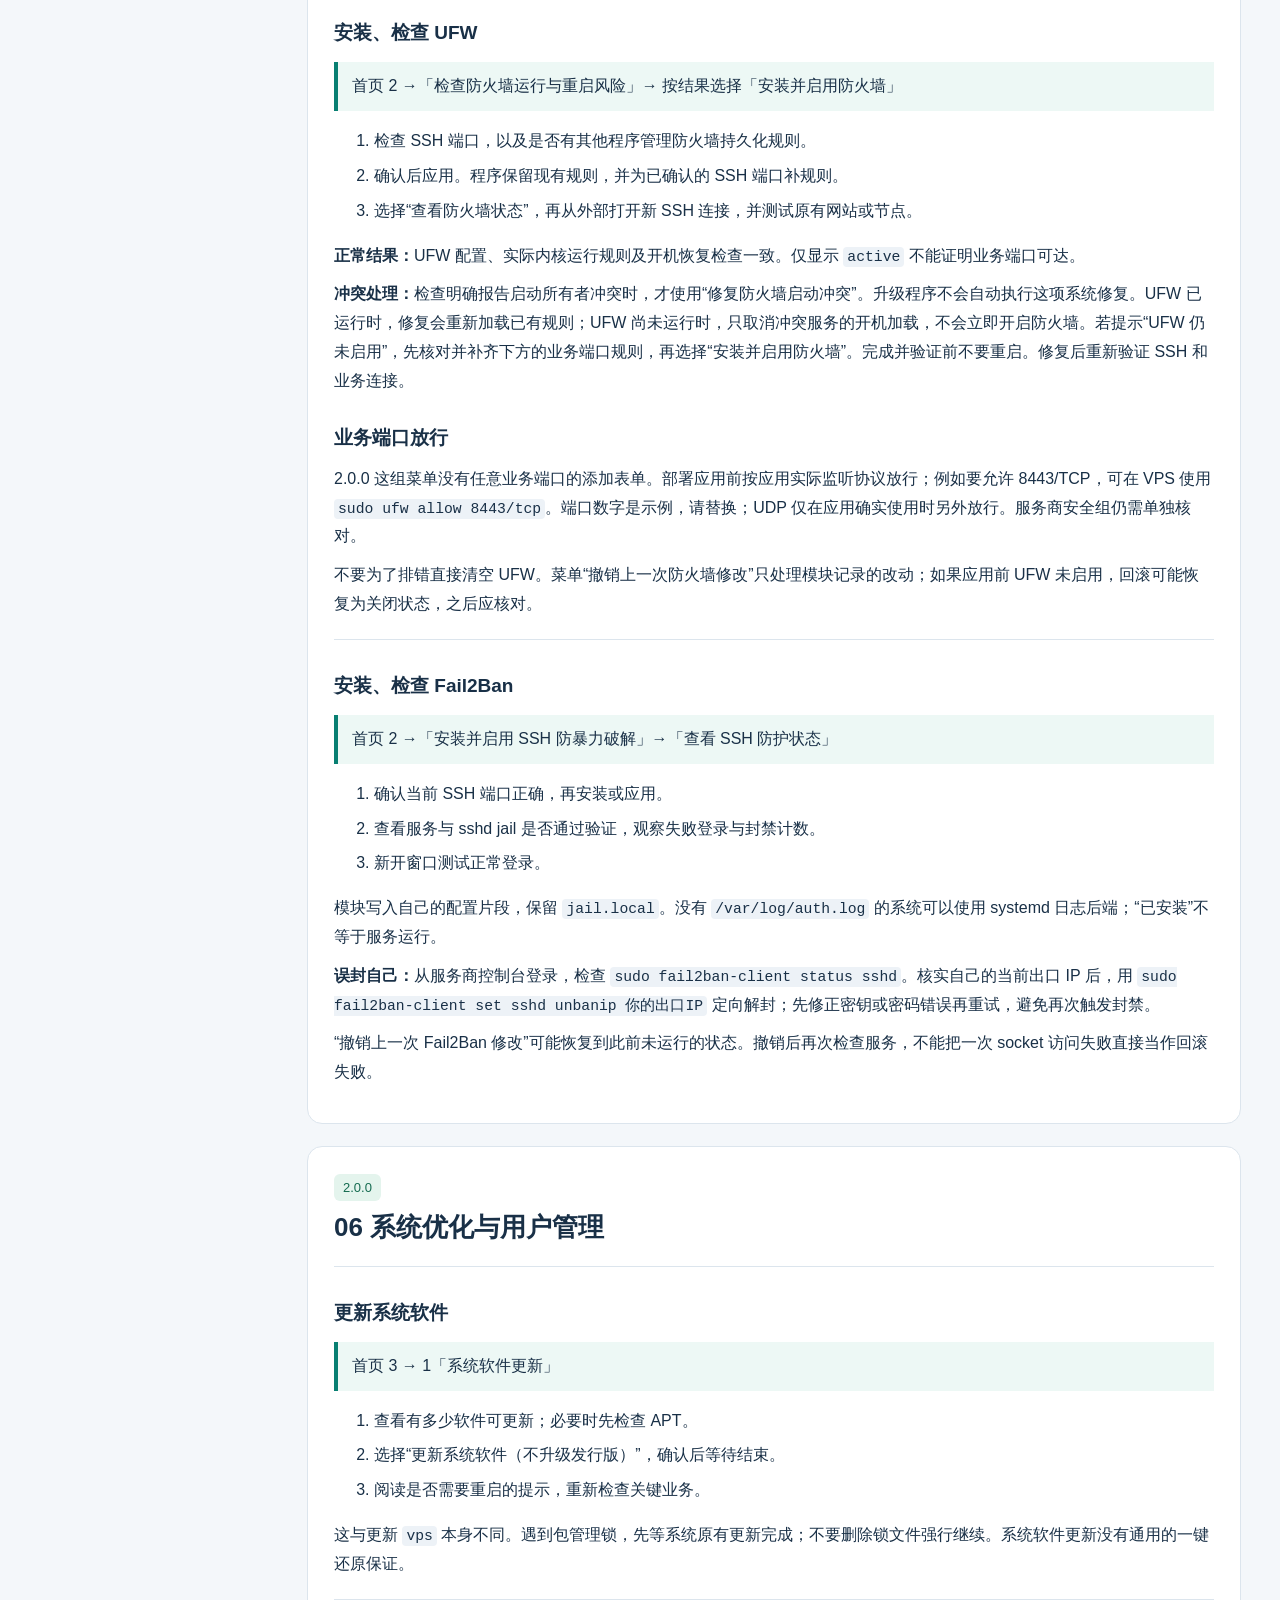
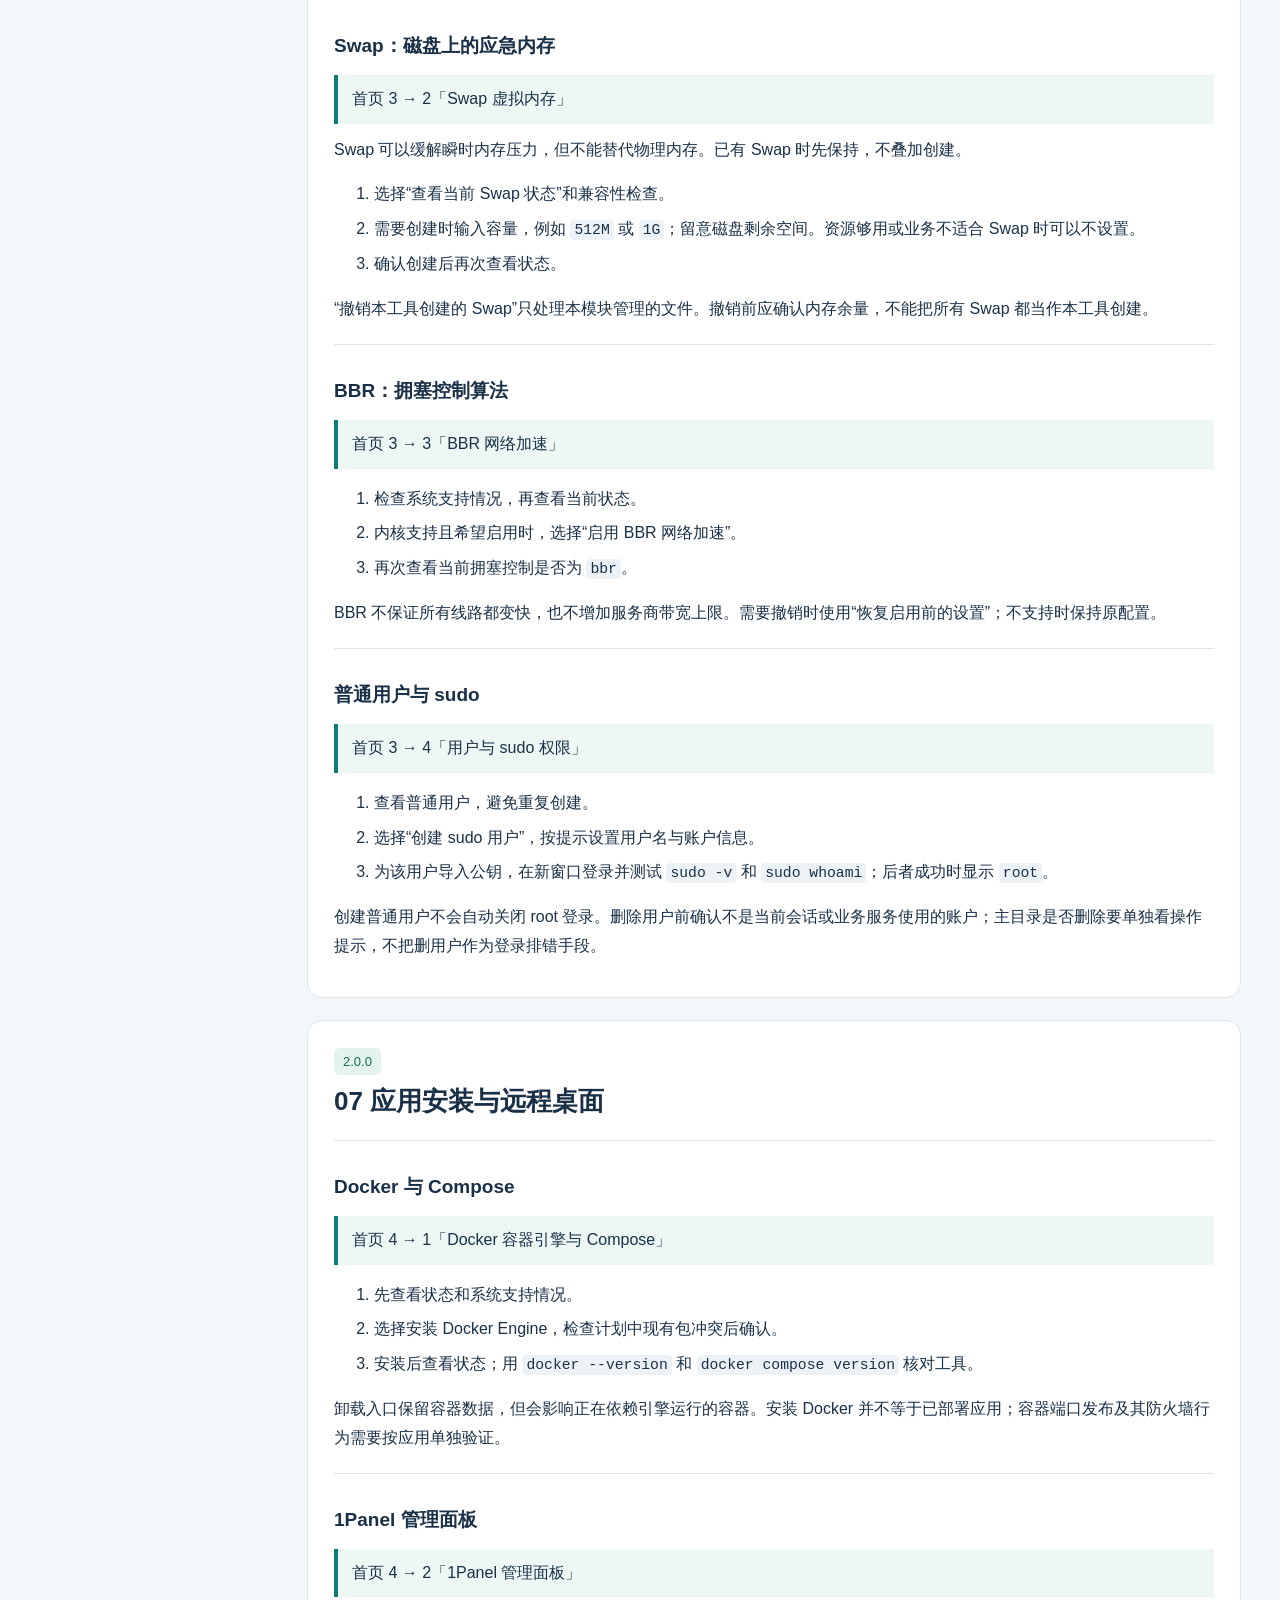
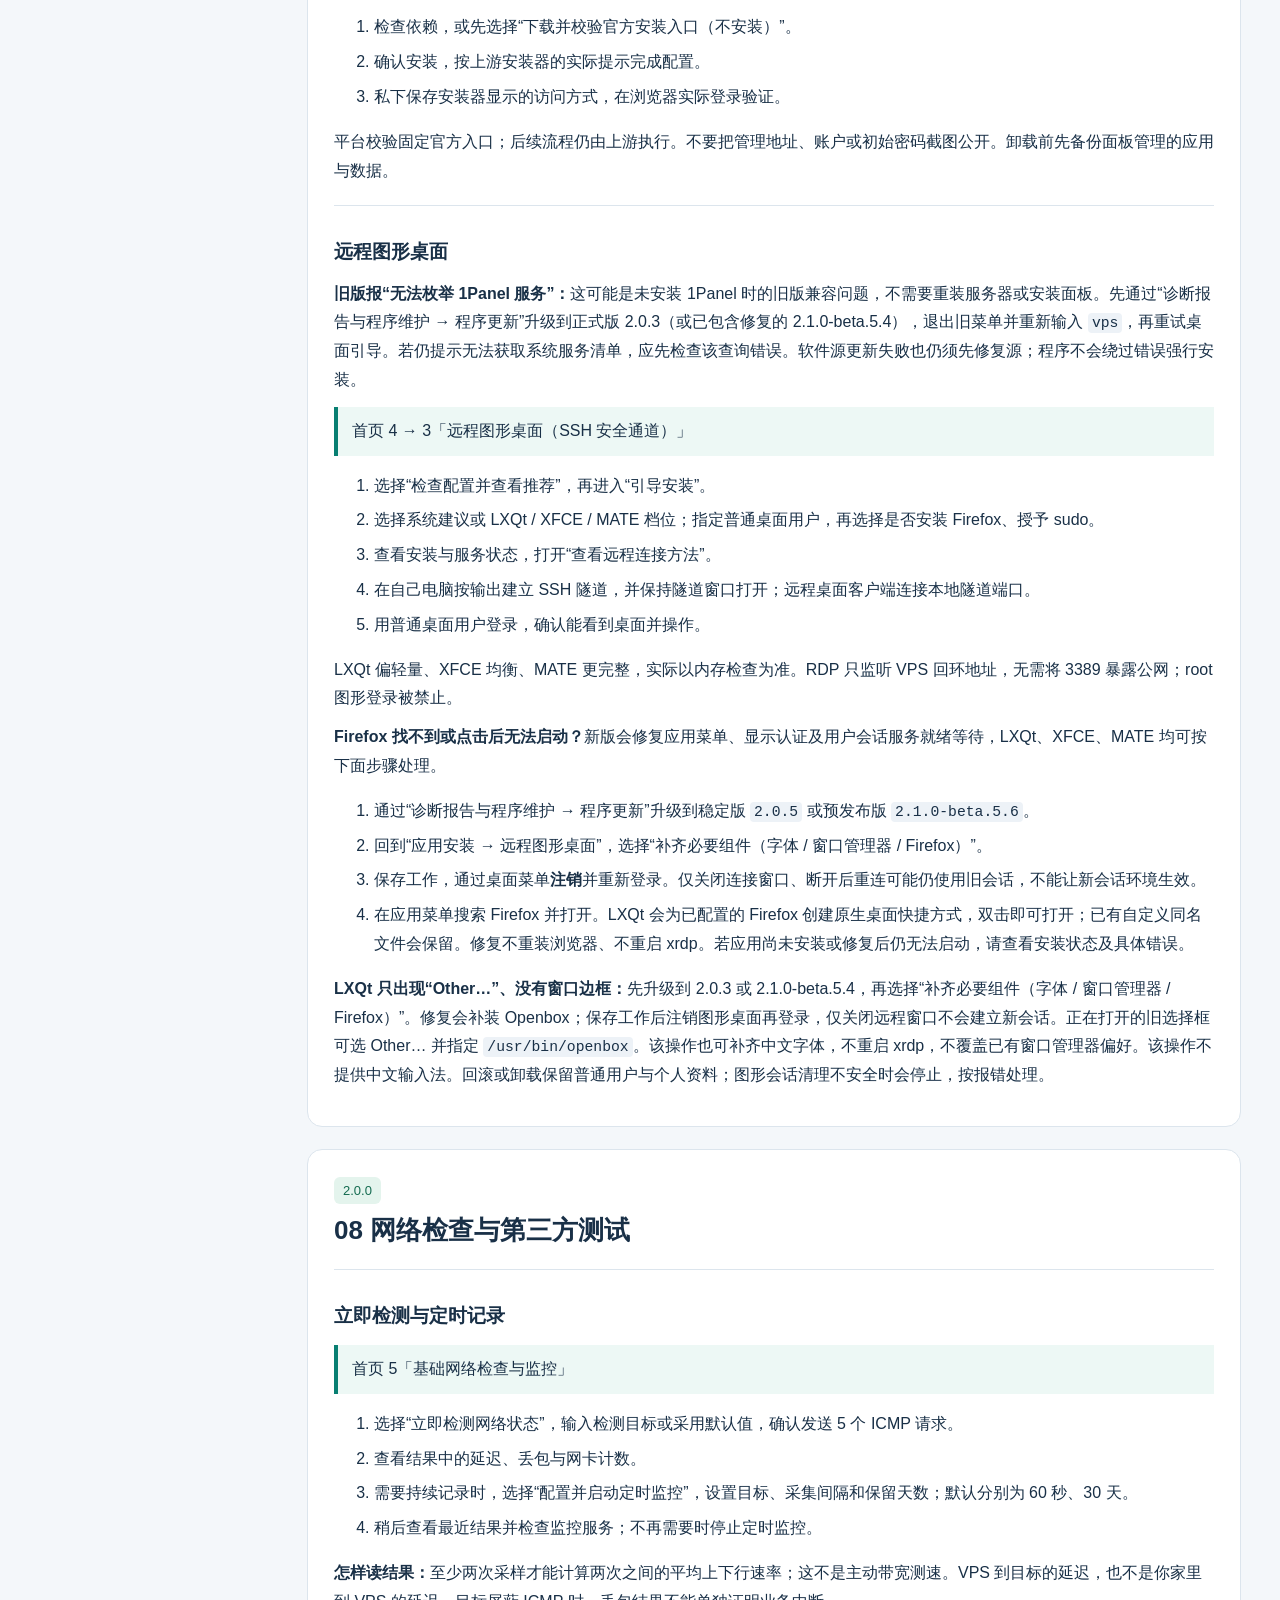
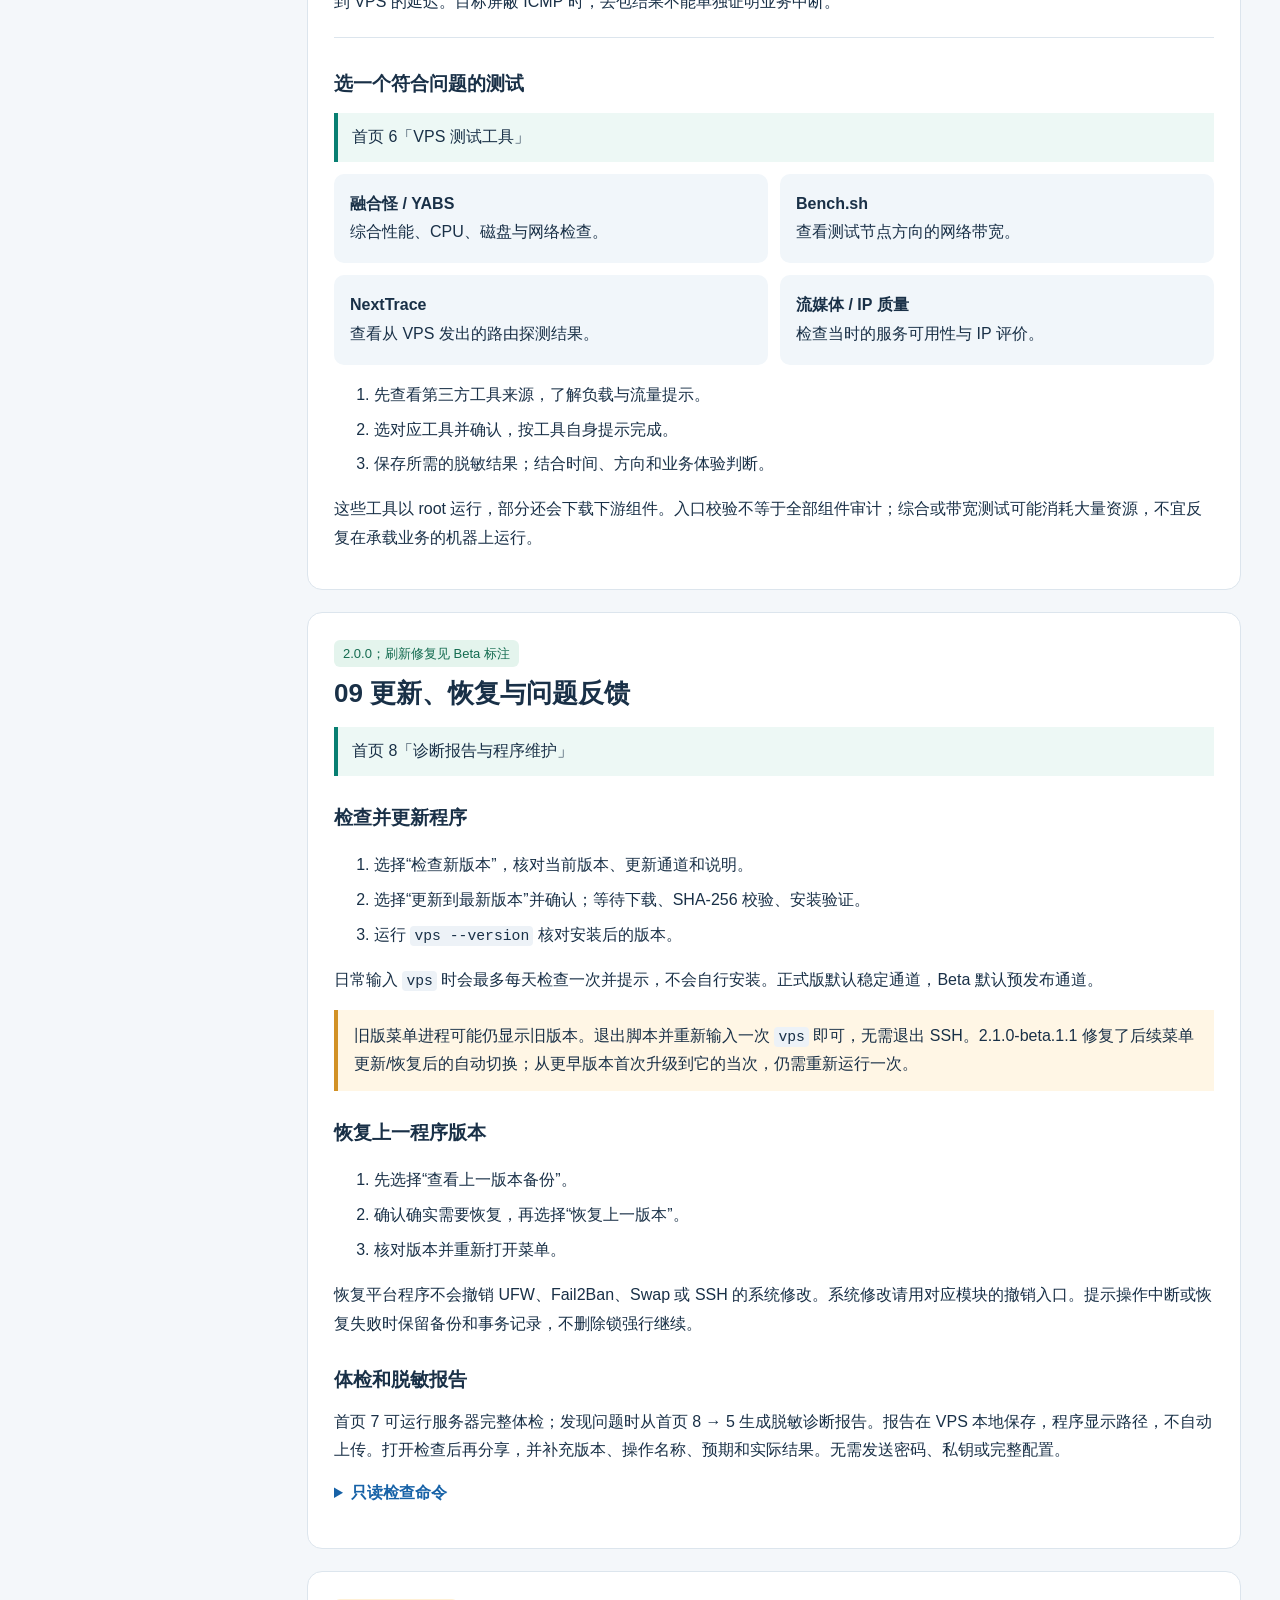
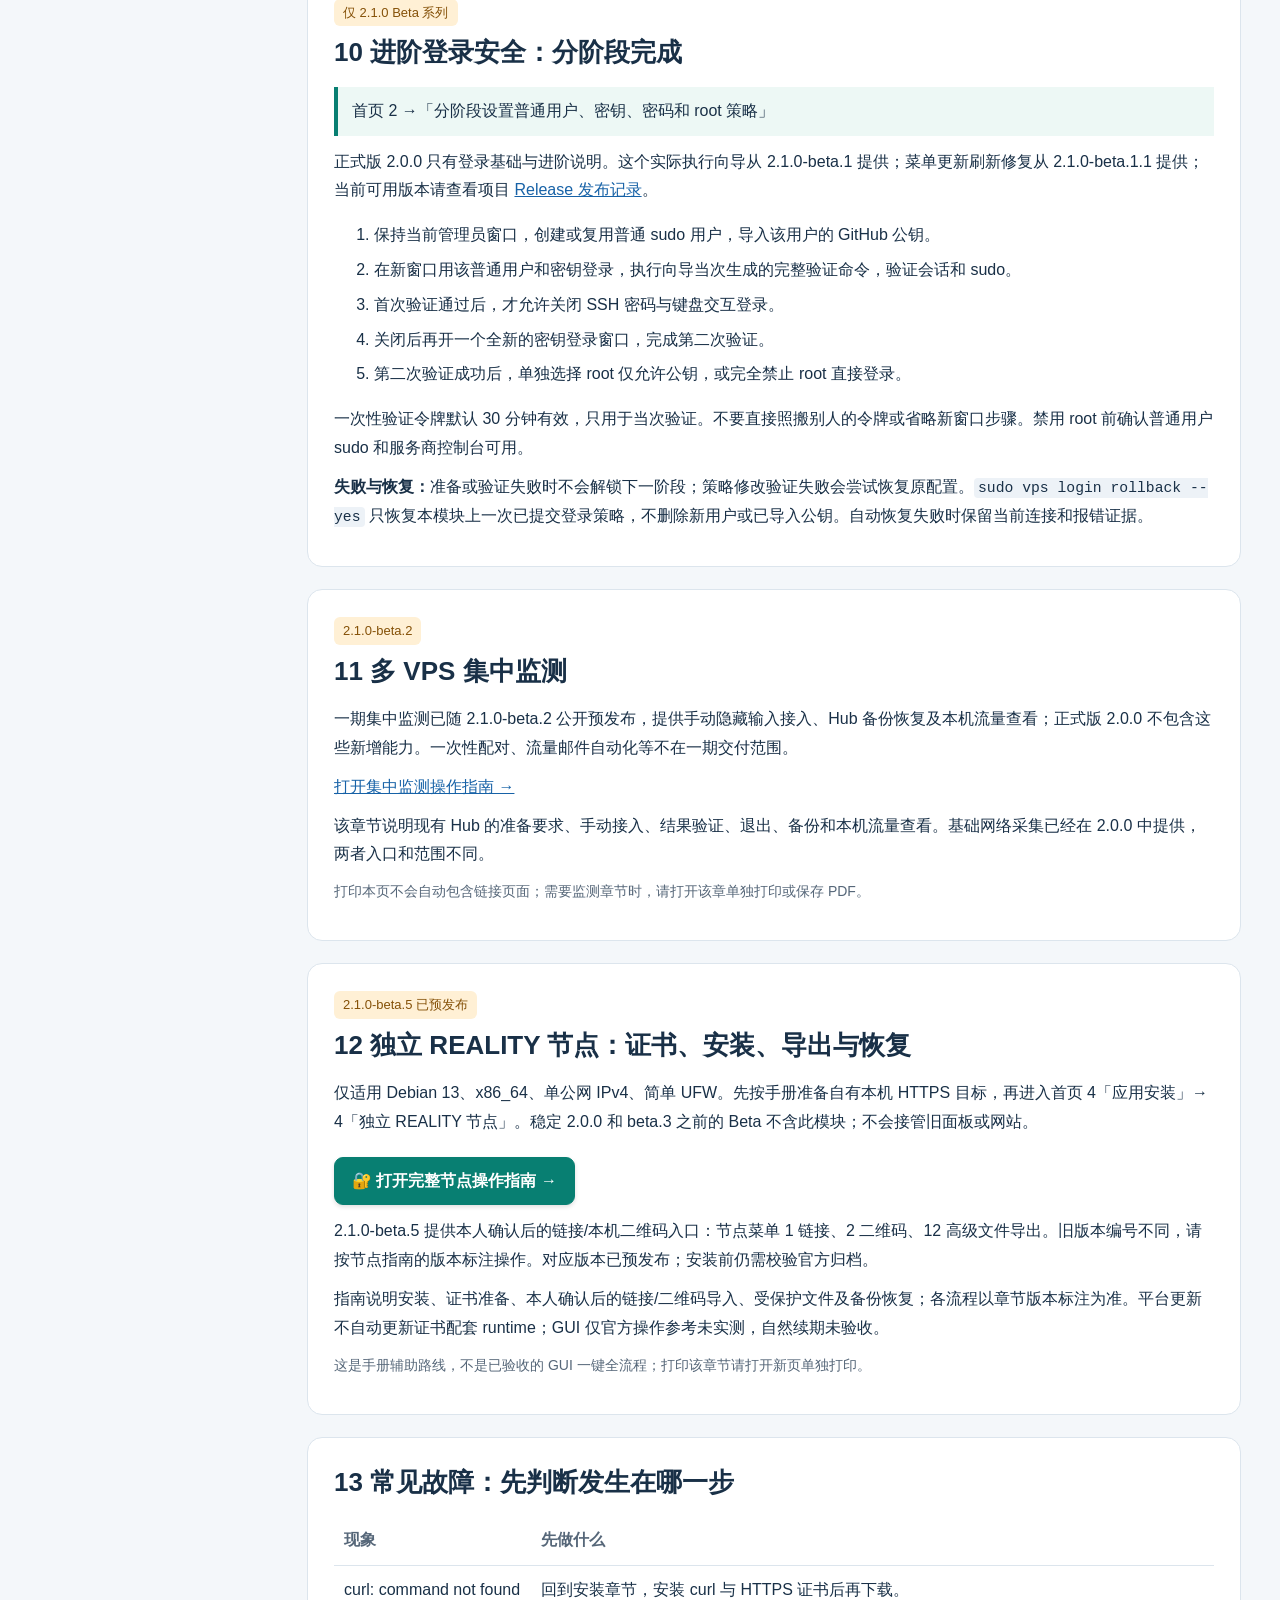
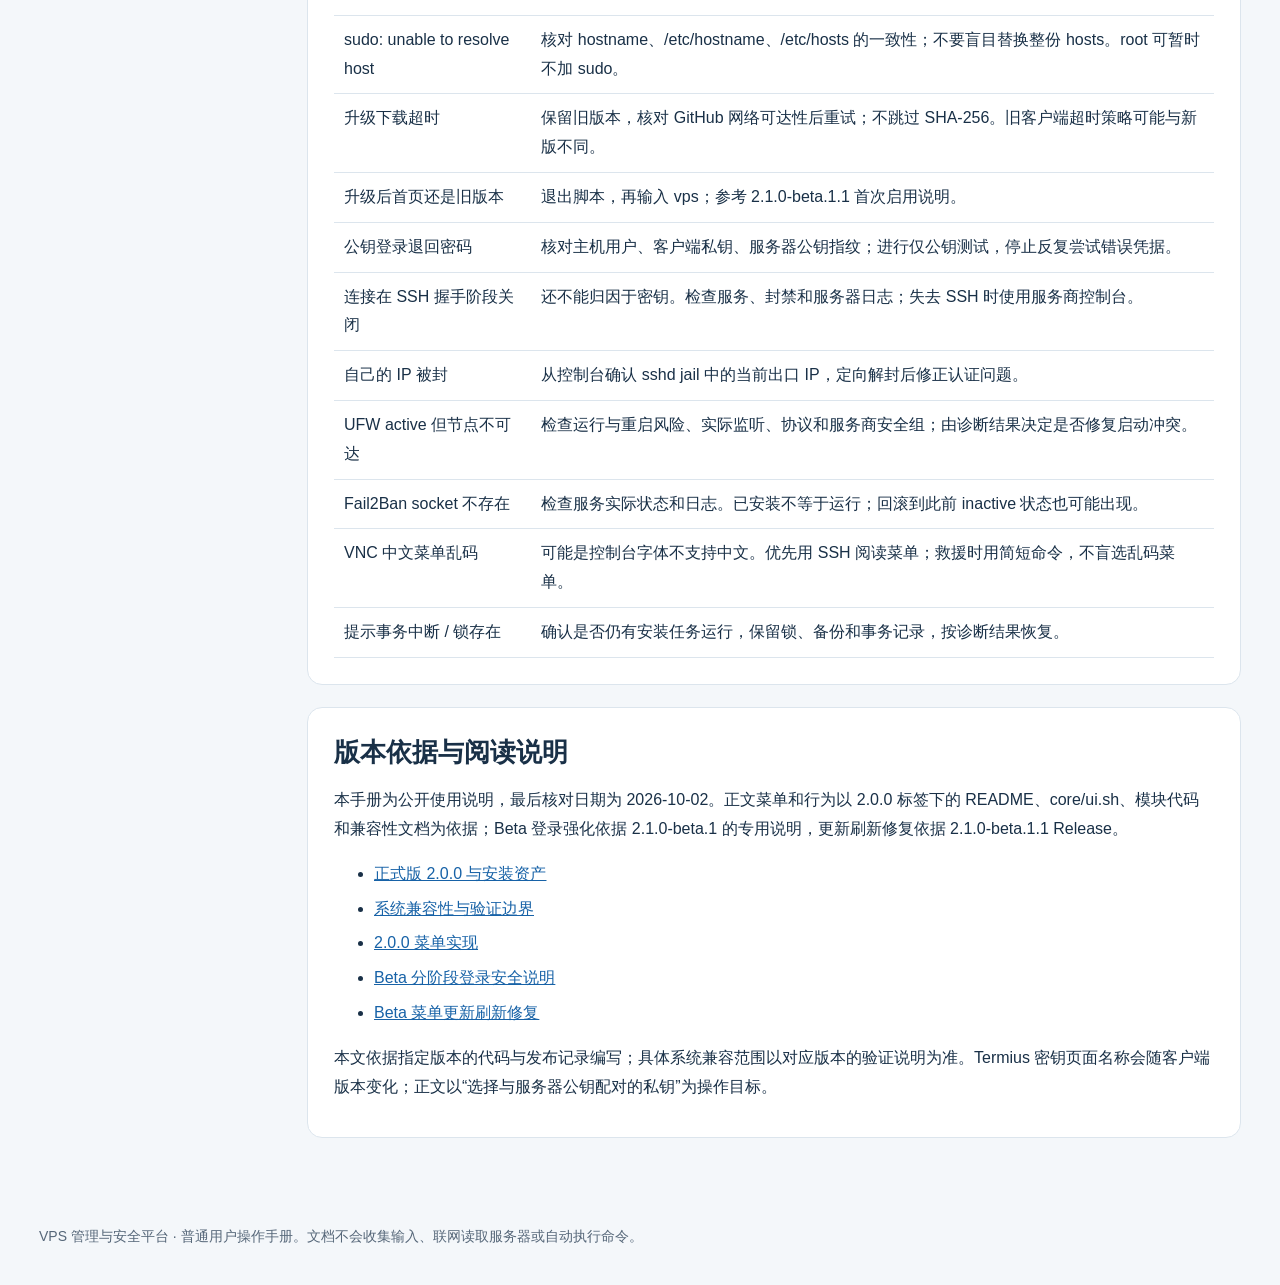
==== commit 1eb26f5f: "release: document desktop repair in 2.1.0-beta.5.6" ====
--- a/manual/index.html
+++ b/manual/index.html
@@ -6,14 +6,14 @@
 <link rel="stylesheet" href="manual.css?v=20261002-links">
 </head>
 <body>
-<header><div class="meta" style="color:#b4e3d8">完整脚本使用手册 · 安装说明 2026-10-31 复核；功能依据仍按各章节版本与验收记录</div><h1>让 VPS 更安全，也更好用</h1><p>从第一次输入 vps，到公钥登录、系统优化、应用安装、检测和故障恢复。按你想完成的事情查找，每项操作都有菜单路径、操作步骤与结果判断。</p><span class="tag">主线：2.0.4 正式版</span><span class="tag beta">独立章节：2.1.0 Beta</span><span class="tag private">集中监测：beta.2 已预发布</span>
+<header><div class="meta" style="color:#b4e3d8">完整脚本使用手册 · 安装说明 2026-10-31 复核；功能依据仍按各章节版本与验收记录</div><h1>让 VPS 更安全，也更好用</h1><p>从第一次输入 vps，到公钥登录、系统优化、应用安装、检测和故障恢复。按你想完成的事情查找，每项操作都有菜单路径、操作步骤与结果判断。</p><span class="tag">主线：2.0.5 正式版</span><span class="tag beta">独立章节：2.1.0 Beta</span><span class="tag private">集中监测：beta.2 已预发布</span>
 <div class="community-links" aria-label="项目与作者链接"><a href="https://github.com/playfulsoul/vps-secure-script" target="_blank" rel="noopener noreferrer">⭐ GitHub 主项目</a><a href="https://www.youtube.com/@playfulsoul-net" target="_blank" rel="noopener noreferrer">▶ YouTube 频道</a><a href="https://playfulsoul.net/" target="_blank" rel="noopener noreferrer">🌐 PlayfulSoul 博客</a></div><p class="community-note">建议收藏本手册，方便随时查阅。如果工具对你有帮助，欢迎打开 GitHub 主项目，登录后点击页面右上角的 Star，为项目加星；视频和图文内容可通过频道与博客查看。</p></header>
 <div class="layout"><aside><label for="search"><strong>查找操作</strong></label><input id="search" type="search" placeholder="例如：公钥、Swap、更新" autocomplete="off"><p class="meta" id="count" aria-live="polite">搜索按章节筛选</p><nav aria-label="手册目录">
 <a href="#start">01 安装与开始使用</a><a href="#map">02 菜单与版本</a><a href="#setup">03 首次配置向导</a><a href="#ssh">04 公钥与 SSH 登录</a><a href="#firewall">05 防火墙与防护</a><a href="#system">06 系统优化与用户</a><a href="#apps">07 应用与远程桌面</a><a href="#network">08 网络检查与测试</a><a href="#maintenance">09 更新、恢复与报告</a><a href="#login-beta">10 进阶登录安全 Beta</a><a href="#monitor">11 集中监测 Beta</a><a href="#reality">12 独立 REALITY 节点 Beta</a><a href="#faq">13 常见故障</a><a href="#sources">版本依据与阅读说明</a></nav><p><button id="print" type="button">打印 / 保存 PDF</button></p><p class="meta">本页离线可阅读。下载时请同时保留样式、脚本、监测和节点章节。</p></aside>
 <main><p class="empty" id="empty">没有匹配章节。可尝试“登录”“网络”或“恢复”。</p>
 <section id="php-security"><span class="tag beta">PHP 专项 · 2026-10-24 修订</span><h2>收到 PHP 漏洞预警，不知道怎么处理？</h2><p>先判断这台 VPS 有没有 PHP，再按你的使用方式找入口：1Panel 用户从后台更新网站运行环境；命令行用户先检查包名和来源。不确定时，按清单请求协助。</p><p><a href="php-security-20261023.html"><strong>打开 PHP 检查与处理指南 →</strong></a></p><p><strong>当前 vps 菜单没有 PHP 升级按钮；更新本工具不会升级 PHP。</strong>这是一份网页说明，无需升级脚本即可阅读。1Panel 步骤依据公告整理，尚未逐版实机验证。</p></section>
-<section id="start"><span class="tag">2.0.4 正式版</span><h2>01 安装与开始使用</h2><p>工具安装在 VPS 上，通过中文菜单操作。你电脑中的 Termius 或终端负责连接 VPS；安装命令应在 VPS 窗口中执行。</p>
-<h3>先选版本和服务器</h3><p>日常使用选正式版 2.0.4。Debian 12/13、Ubuntu 22.04/24.04 有已记录的主要流程实机验证；这些记录不代表所有功能在每一种系统上的每次构建都已复测。其他系统先查兼容性说明。</p><p>安装前确认已有可用 SSH 登录，并了解服务商控制台的位置。已有网站或节点的机器，先做体检和防火墙检查，再决定是否运行初始化。</p>
+<section id="start"><span class="tag">2.0.5 正式版</span><h2>01 安装与开始使用</h2><p>工具安装在 VPS 上，通过中文菜单操作。你电脑中的 Termius 或终端负责连接 VPS；安装命令应在 VPS 窗口中执行。</p>
+<h3>先选版本和服务器</h3><p>日常使用选正式版 2.0.5。Debian 12/13、Ubuntu 22.04/24.04 有已记录的主要流程实机验证；这些记录不代表所有功能在每一种系统上的每次构建都已复测。其他系统先查兼容性说明。</p><p>安装前确认已有可用 SSH 登录，并了解服务商控制台的位置。已有网站或节点的机器，先做体检和防火墙检查，再决定是否运行初始化。</p>
 <p>需要分阶段登录强化、集中监测或独立 REALITY 节点时，请使用 <a href="#beta-install">Beta 安装说明</a>；普通基础管理优先使用正式版。</p><h3>安装正式版</h3><ol><li>通过 SSH 登录 VPS。提示符以 <code>root@</code> 开头时，按下面的 root 命令执行。</li><li>普通 sudo 管理员先用 sudo -i；如果没有下载工具，再执行准备命令。</li><li>在独立空目录中下载程序和校验文件；确认校验结果是 <code>OK</code> 后，安装器才会继续。</li></ol>
 <pre><code>apt-get update &amp;&amp; apt-get install -y ca-certificates curl</code></pre>
 <details open><summary>完整安装命令（在 VPS 执行，整体复制）</summary><pre><code>(
@@ -22,40 +22,40 @@
   umask 022
   install_work=$(mktemp -d "${TMPDIR:-/tmp}/vps-secure-install.XXXXXX")
   cd "$install_work"
-  curl --fail --location --show-error --connect-timeout 10 --max-time 180 --retry 2 --retry-delay 2 --retry-max-time 600 --proto '=https' --proto-redir '=https' --tlsv1.2 --remote-name https://github.com/playfulsoul/vps-secure-script/releases/download/v2.0.4/vps-secure-platform-2.0.4.tar.gz
-  curl --fail --location --show-error --connect-timeout 10 --max-time 180 --retry 2 --retry-delay 2 --retry-max-time 600 --proto '=https' --proto-redir '=https' --tlsv1.2 --remote-name https://github.com/playfulsoul/vps-secure-script/releases/download/v2.0.4/vps-secure-platform-2.0.4.tar.gz.sha256
-  sha256sum -c vps-secure-platform-2.0.4.tar.gz.sha256
+  curl --fail --location --show-error --connect-timeout 10 --max-time 180 --retry 2 --retry-delay 2 --retry-max-time 600 --proto '=https' --proto-redir '=https' --tlsv1.2 --remote-name https://github.com/playfulsoul/vps-secure-script/releases/download/v2.0.5/vps-secure-platform-2.0.5.tar.gz
+  curl --fail --location --show-error --connect-timeout 10 --max-time 180 --retry 2 --retry-delay 2 --retry-max-time 600 --proto '=https' --proto-redir '=https' --tlsv1.2 --remote-name https://github.com/playfulsoul/vps-secure-script/releases/download/v2.0.5/vps-secure-platform-2.0.5.tar.gz.sha256
+  sha256sum -c vps-secure-platform-2.0.5.tar.gz.sha256
   mkdir source
-  tar --no-same-owner --no-same-permissions -xzf vps-secure-platform-2.0.4.tar.gz -C source
+  tar --no-same-owner --no-same-permissions -xzf vps-secure-platform-2.0.5.tar.gz -C source
   cd source
-  test "$(cat VERSION)" = 2.0.4
+  test "$(cat VERSION)" = 2.0.5
   ./install.sh
   /usr/local/bin/vps --version
 )</code></pre><p>普通 sudo 管理员先运行 <code>sudo -i</code>，再执行相同 root 命令；没有该权限时停止，不放宽登录策略。命令在子 shell 中执行，不改变当前终端目录、变量或 umask；失败即停止。下载文件留在工作目录，只向全新的 <code>source</code> 子目录解压。程序持久安装到 <code>/usr/lib/vps-secure</code>，不依赖临时下载目录。</p></details>
 <p><strong>正常结果：</strong>安装成功并显示版本。随后 root 输入 <code>vps</code>，普通管理员输入 <code>sudo vps</code>打开中文首页；查看版本可输入 <code>vps --version</code>。</p><p><strong>失败处理：</strong>下载、校验或安装报错时先停在该步骤。两个下载链接分别是程序包和校验文件，作用不同。</p>
 <p><strong>SHA-256 显示 OK，仍报构建身份不一致：</strong>外部校验验证的是压缩包，安装器另行检查源码目录。源码里混入下载包、校验文件或旧文件也会失败。停止安装，重新执行上述命令创建新工作目录；不要删除 BUILD_ID、修改构建清单或绕过校验。</p>
-<article id="beta-install"><h3>安装 2.1.0-beta.5.5（预发布）</h3><p>此版本包含进阶登录安全、集中监测和独立 REALITY 节点；节点适用范围及证书前置见<a href="reality-node.html">节点指南</a>。先阅读 <a href="https://github.com/playfulsoul/vps-secure-script/releases/tag/v2.1.0-beta.5.5">发布说明</a>。以下以 VPS 的 root 用户为例，普通 sudo 管理员先用 <code>sudo -i</code> 进入已授权的 root shell，再执行相同命令。安装程序不会自动执行安全初始化。</p><details><summary>展开 Beta 安装命令（整体复制）</summary><pre><code>(
+<article id="beta-install"><h3>安装 2.1.0-beta.5.6（预发布）</h3><p>此版本包含进阶登录安全、集中监测和独立 REALITY 节点；节点适用范围及证书前置见<a href="reality-node.html">节点指南</a>。先阅读 <a href="https://github.com/playfulsoul/vps-secure-script/releases/tag/v2.1.0-beta.5.6">发布说明</a>。以下以 VPS 的 root 用户为例，普通 sudo 管理员先用 <code>sudo -i</code> 进入已授权的 root shell，再执行相同命令。安装程序不会自动执行安全初始化。</p><details><summary>展开 Beta 安装命令（整体复制）</summary><pre><code>(
   set -eu
   test "$(id -u)" -eq 0
   umask 022
   install_work=$(mktemp -d "${TMPDIR:-/tmp}/vps-secure-install.XXXXXX")
   cd "$install_work"
-  curl --fail --location --show-error --connect-timeout 10 --max-time 180 --retry 2 --retry-delay 2 --retry-max-time 600 --proto '=https' --proto-redir '=https' --tlsv1.2 --remote-name https://github.com/playfulsoul/vps-secure-script/releases/download/v2.1.0-beta.5.5/vps-secure-platform-2.1.0-beta.5.5.tar.gz
-  curl --fail --location --show-error --connect-timeout 10 --max-time 180 --retry 2 --retry-delay 2 --retry-max-time 600 --proto '=https' --proto-redir '=https' --tlsv1.2 --remote-name https://github.com/playfulsoul/vps-secure-script/releases/download/v2.1.0-beta.5.5/vps-secure-platform-2.1.0-beta.5.5.tar.gz.sha256
-  sha256sum -c vps-secure-platform-2.1.0-beta.5.5.tar.gz.sha256
+  curl --fail --location --show-error --connect-timeout 10 --max-time 180 --retry 2 --retry-delay 2 --retry-max-time 600 --proto '=https' --proto-redir '=https' --tlsv1.2 --remote-name https://github.com/playfulsoul/vps-secure-script/releases/download/v2.1.0-beta.5.6/vps-secure-platform-2.1.0-beta.5.6.tar.gz
+  curl --fail --location --show-error --connect-timeout 10 --max-time 180 --retry 2 --retry-delay 2 --retry-max-time 600 --proto '=https' --proto-redir '=https' --tlsv1.2 --remote-name https://github.com/playfulsoul/vps-secure-script/releases/download/v2.1.0-beta.5.6/vps-secure-platform-2.1.0-beta.5.6.tar.gz.sha256
+  sha256sum -c vps-secure-platform-2.1.0-beta.5.6.tar.gz.sha256
   mkdir source
-  tar --no-same-owner --no-same-permissions -xzf vps-secure-platform-2.1.0-beta.5.5.tar.gz -C source
+  tar --no-same-owner --no-same-permissions -xzf vps-secure-platform-2.1.0-beta.5.6.tar.gz -C source
   cd source
-  test "$(cat VERSION)" = 2.1.0-beta.5.5
+  test "$(cat VERSION)" = 2.1.0-beta.5.6
   ./install.sh
   /usr/local/bin/vps --version
 
-)</code></pre><p>同样在子 shell 内失败即停止，下载与干净源码目录分离，使用 <code>umask 022</code>；不要把归档或校验文件移入源码目录。安装后使用持久入口 <code>/usr/local/bin/vps</code>。</p></details><p>已安装正式版的用户不会通过默认稳定通道收到 Beta。主动安装前确认自己接受预发布版本；完成后重新输入 vps，检查实际版本与更新通道。</p></article><article id="upload-install"><h3>网络受限：可信电脑下载后上传</h3><p>在可信电脑打开同一官方 Release：<a href="https://github.com/playfulsoul/vps-secure-script/releases/tag/v2.0.4">稳定2.0.4</a>或<a href="https://github.com/playfulsoul/vps-secure-script/releases/tag/v2.1.0-beta.5.5">预发布beta.5.5</a>。下载文件名完全相同版本的归档和对应 .sha256，不能混用版本。通过已核验主机指纹的SSH/SFTP上传到VPS一个独立目录，不共享凭据。记下该目录的绝对路径。</p><p>回到VPS的root shell（普通sudo管理员先sudo -i），执行下方命令；它会复制到全新工作目录，先SHA核验再解压和安装。不要把包上传进现有源码或系统安装目录。</p><pre><code>(
+)</code></pre><p>同样在子 shell 内失败即停止，下载与干净源码目录分离，使用 <code>umask 022</code>；不要把归档或校验文件移入源码目录。安装后使用持久入口 <code>/usr/local/bin/vps</code>。</p></details><p>已安装正式版的用户不会通过默认稳定通道收到 Beta。主动安装前确认自己接受预发布版本；完成后重新输入 vps，检查实际版本与更新通道。</p></article><article id="upload-install"><h3>网络受限：可信电脑下载后上传</h3><p>在可信电脑打开同一官方 Release：<a href="https://github.com/playfulsoul/vps-secure-script/releases/tag/v2.0.5">稳定2.0.5</a>或<a href="https://github.com/playfulsoul/vps-secure-script/releases/tag/v2.1.0-beta.5.6">预发布beta.5.6</a>。下载文件名完全相同版本的归档和对应 .sha256，不能混用版本。通过已核验主机指纹的SSH/SFTP上传到VPS一个独立目录，不共享凭据。记下该目录的绝对路径。</p><p>回到VPS的root shell（普通sudo管理员先sudo -i），执行下方命令；它会复制到全新工作目录，先SHA核验再解压和安装。不要把包上传进现有源码或系统安装目录。</p><pre><code>(
   set -eu
   test "$(id -u)" -eq 0
-  printf '版本（2.0.4 或 2.1.0-beta.5.5）: '
+  printf '版本（2.0.5 或 2.1.0-beta.5.6）: '
   read -r offline_version
-  case "$offline_version" in 2.0.4|2.1.0-beta.5.5) ;; *) echo '版本不支持，停止。' &gt;&amp;2; exit 64 ;; esac
+  case "$offline_version" in 2.0.5|2.1.0-beta.5.6) ;; *) echo '版本不支持，停止。' &gt;&amp;2; exit 64 ;; esac
   printf '已上传两个官方文件的目录（绝对路径）: '
   read -r upload_directory
   case "$upload_directory" in /*) ;; *) echo '需要绝对目录，停止。' &gt;&amp;2; exit 64 ;; esac
@@ -101,7 +101,7 @@
 
 <section id="apps"><span class="tag">2.0.0</span><h2>07 应用安装与远程桌面</h2><article><h3>Docker 与 Compose</h3><div class="route">首页 4 → 1「Docker 容器引擎与 Compose」</div><ol><li>先查看状态和系统支持情况。</li><li>选择安装 Docker Engine，检查计划中现有包冲突后确认。</li><li>安装后查看状态；用 <code>docker --version</code> 和 <code>docker compose version</code> 核对工具。</li></ol><p>卸载入口保留容器数据，但会影响正在依赖引擎运行的容器。安装 Docker 并不等于已部署应用；容器端口发布及其防火墙行为需要按应用单独验证。</p></article>
 <article><h3>1Panel 管理面板</h3><div class="route">首页 4 → 2「1Panel 管理面板」</div><ol><li>检查依赖，或先选择“下载并校验官方安装入口（不安装）”。</li><li>确认安装，按上游安装器的实际提示完成配置。</li><li>私下保存安装器显示的访问方式，在浏览器实际登录验证。</li></ol><p>平台校验固定官方入口；后续流程仍由上游执行。不要把管理地址、账户或初始密码截图公开。卸载前先备份面板管理的应用与数据。</p></article>
-<article><h3>远程图形桌面</h3><p><strong>旧版报“无法枚举 1Panel 服务”：</strong>这可能是未安装 1Panel 时的旧版兼容问题，不需要重装服务器或安装面板。先通过“诊断报告与程序维护 → 程序更新”升级到正式版 2.0.3（或已包含修复的 2.1.0-beta.5.4），退出旧菜单并重新输入 <code>vps</code>，再重试桌面引导。若仍提示无法获取系统服务清单，应先检查该查询错误。软件源更新失败也仍须先修复源；程序不会绕过错误强行安装。</p><div class="route">首页 4 → 3「远程图形桌面（SSH 安全通道）」</div><ol><li>选择“检查配置并查看推荐”，再进入“引导安装”。</li><li>选择系统建议或 LXQt / XFCE / MATE 档位；指定普通桌面用户，再选择是否安装 Firefox、授予 sudo。</li><li>查看安装与服务状态，打开“查看远程连接方法”。</li><li>在自己电脑按输出建立 SSH 隧道，并保持隧道窗口打开；远程桌面客户端连接本地隧道端口。</li><li>用普通桌面用户登录，确认能看到桌面并操作。</li></ol><p>LXQt 偏轻量、XFCE 均衡、MATE 更完整，实际以内存检查为准。RDP 只监听 VPS 回环地址，无需将 3389 暴露公网；root 图形登录被禁止。</p><p><strong>Firefox 已安装，却在应用菜单里找不到？</strong>Snap 版应用可能缺少菜单搜索路径，LXQt、XFCE、MATE 均可按下面步骤处理。</p><ol><li>通过“诊断报告与程序维护 → 程序更新”升级到稳定版 <code>2.0.4</code> 或预发布版 <code>2.1.0-beta.5.5</code>。</li><li>回到“应用安装 → 远程图形桌面”，选择“补齐必要组件（字体 / 窗口管理器 / 应用菜单）”。</li><li>保存工作，通过桌面菜单<strong>注销</strong>并重新登录。仅关闭连接窗口、断开后重连可能仍使用旧会话，不能让新菜单路径生效。</li><li>在应用菜单搜索 Firefox 并打开。修复不会自动创建桌面图标，不重装浏览器、不重启 xrdp，也不修改个人文件。若应用尚未安装或点击后无法启动，应查看安装状态及具体错误，不能仅靠菜单路径修复解决。</li></ol><p><strong>LXQt 只出现“Other…”、没有窗口边框：</strong>先升级到 2.0.3 或 2.1.0-beta.5.4，再选择“补齐必要组件（字体 / 窗口管理器 / 应用菜单）”。修复会补装 Openbox；保存工作后注销图形桌面再登录，仅关闭远程窗口不会建立新会话。正在打开的旧选择框可选 Other… 并指定 <code>/usr/bin/openbox</code>。该操作也可补齐中文字体，不重启 xrdp，不覆盖已有窗口管理器偏好。该操作不提供中文输入法。回滚或卸载保留普通用户与个人资料；图形会话清理不安全时会停止，按报错处理。</p></article></section>
+<article><h3>远程图形桌面</h3><p><strong>旧版报“无法枚举 1Panel 服务”：</strong>这可能是未安装 1Panel 时的旧版兼容问题，不需要重装服务器或安装面板。先通过“诊断报告与程序维护 → 程序更新”升级到正式版 2.0.3（或已包含修复的 2.1.0-beta.5.4），退出旧菜单并重新输入 <code>vps</code>，再重试桌面引导。若仍提示无法获取系统服务清单，应先检查该查询错误。软件源更新失败也仍须先修复源；程序不会绕过错误强行安装。</p><div class="route">首页 4 → 3「远程图形桌面（SSH 安全通道）」</div><ol><li>选择“检查配置并查看推荐”，再进入“引导安装”。</li><li>选择系统建议或 LXQt / XFCE / MATE 档位；指定普通桌面用户，再选择是否安装 Firefox、授予 sudo。</li><li>查看安装与服务状态，打开“查看远程连接方法”。</li><li>在自己电脑按输出建立 SSH 隧道，并保持隧道窗口打开；远程桌面客户端连接本地隧道端口。</li><li>用普通桌面用户登录，确认能看到桌面并操作。</li></ol><p>LXQt 偏轻量、XFCE 均衡、MATE 更完整，实际以内存检查为准。RDP 只监听 VPS 回环地址，无需将 3389 暴露公网；root 图形登录被禁止。</p><p><strong>Firefox 找不到或点击后无法启动？</strong>新版会修复应用菜单、显示认证及用户会话服务就绪等待，LXQt、XFCE、MATE 均可按下面步骤处理。</p><ol><li>通过“诊断报告与程序维护 → 程序更新”升级到稳定版 <code>2.0.5</code> 或预发布版 <code>2.1.0-beta.5.6</code>。</li><li>回到“应用安装 → 远程图形桌面”，选择“补齐必要组件（字体 / 窗口管理器 / Firefox）”。</li><li>保存工作，通过桌面菜单<strong>注销</strong>并重新登录。仅关闭连接窗口、断开后重连可能仍使用旧会话，不能让新会话环境生效。</li><li>在应用菜单搜索 Firefox 并打开。LXQt 会为已配置的 Firefox 创建原生桌面快捷方式，双击即可打开；已有自定义同名文件会保留。修复不重装浏览器、不重启 xrdp。若应用尚未安装或修复后仍无法启动，请查看安装状态及具体错误。</li></ol><p><strong>LXQt 只出现“Other…”、没有窗口边框：</strong>先升级到 2.0.3 或 2.1.0-beta.5.4，再选择“补齐必要组件（字体 / 窗口管理器 / Firefox）”。修复会补装 Openbox；保存工作后注销图形桌面再登录，仅关闭远程窗口不会建立新会话。正在打开的旧选择框可选 Other… 并指定 <code>/usr/bin/openbox</code>。该操作也可补齐中文字体，不重启 xrdp，不覆盖已有窗口管理器偏好。该操作不提供中文输入法。回滚或卸载保留普通用户与个人资料；图形会话清理不安全时会停止，按报错处理。</p></article></section>
 
 <section id="network"><span class="tag">2.0.0</span><h2>08 网络检查与第三方测试</h2><article><h3>立即检测与定时记录</h3><div class="route">首页 5「基础网络检查与监控」</div><ol><li>选择“立即检测网络状态”，输入检测目标或采用默认值，确认发送 5 个 ICMP 请求。</li><li>查看结果中的延迟、丢包与网卡计数。</li><li>需要持续记录时，选择“配置并启动定时监控”，设置目标、采集间隔和保留天数；默认分别为 60 秒、30 天。</li><li>稍后查看最近结果并检查监控服务；不再需要时停止定时监控。</li></ol><p><strong>怎样读结果：</strong>至少两次采样才能计算两次之间的平均上下行速率；这不是主动带宽测速。VPS 到目标的延迟，也不是你家里到 VPS 的延迟。目标屏蔽 ICMP 时，丢包结果不能单独证明业务中断。</p></article>
 <article><h3>选一个符合问题的测试</h3><div class="route">首页 6「VPS 测试工具」</div><div class="grid"><div class="tile"><strong>融合怪 / YABS</strong>综合性能、CPU、磁盘与网络检查。</div><div class="tile"><strong>Bench.sh</strong>查看测试节点方向的网络带宽。</div><div class="tile"><strong>NextTrace</strong>查看从 VPS 发出的路由探测结果。</div><div class="tile"><strong>流媒体 / IP 质量</strong>检查当时的服务可用性与 IP 评价。</div></div><ol><li>先查看第三方工具来源，了解负载与流量提示。</li><li>选对应工具并确认，按工具自身提示完成。</li><li>保存所需的脱敏结果；结合时间、方向和业务体验判断。</li></ol><p>这些工具以 root 运行，部分还会下载下游组件。入口校验不等于全部组件审计；综合或带宽测试可能消耗大量资源，不宜反复在承载业务的机器上运行。</p></article></section>
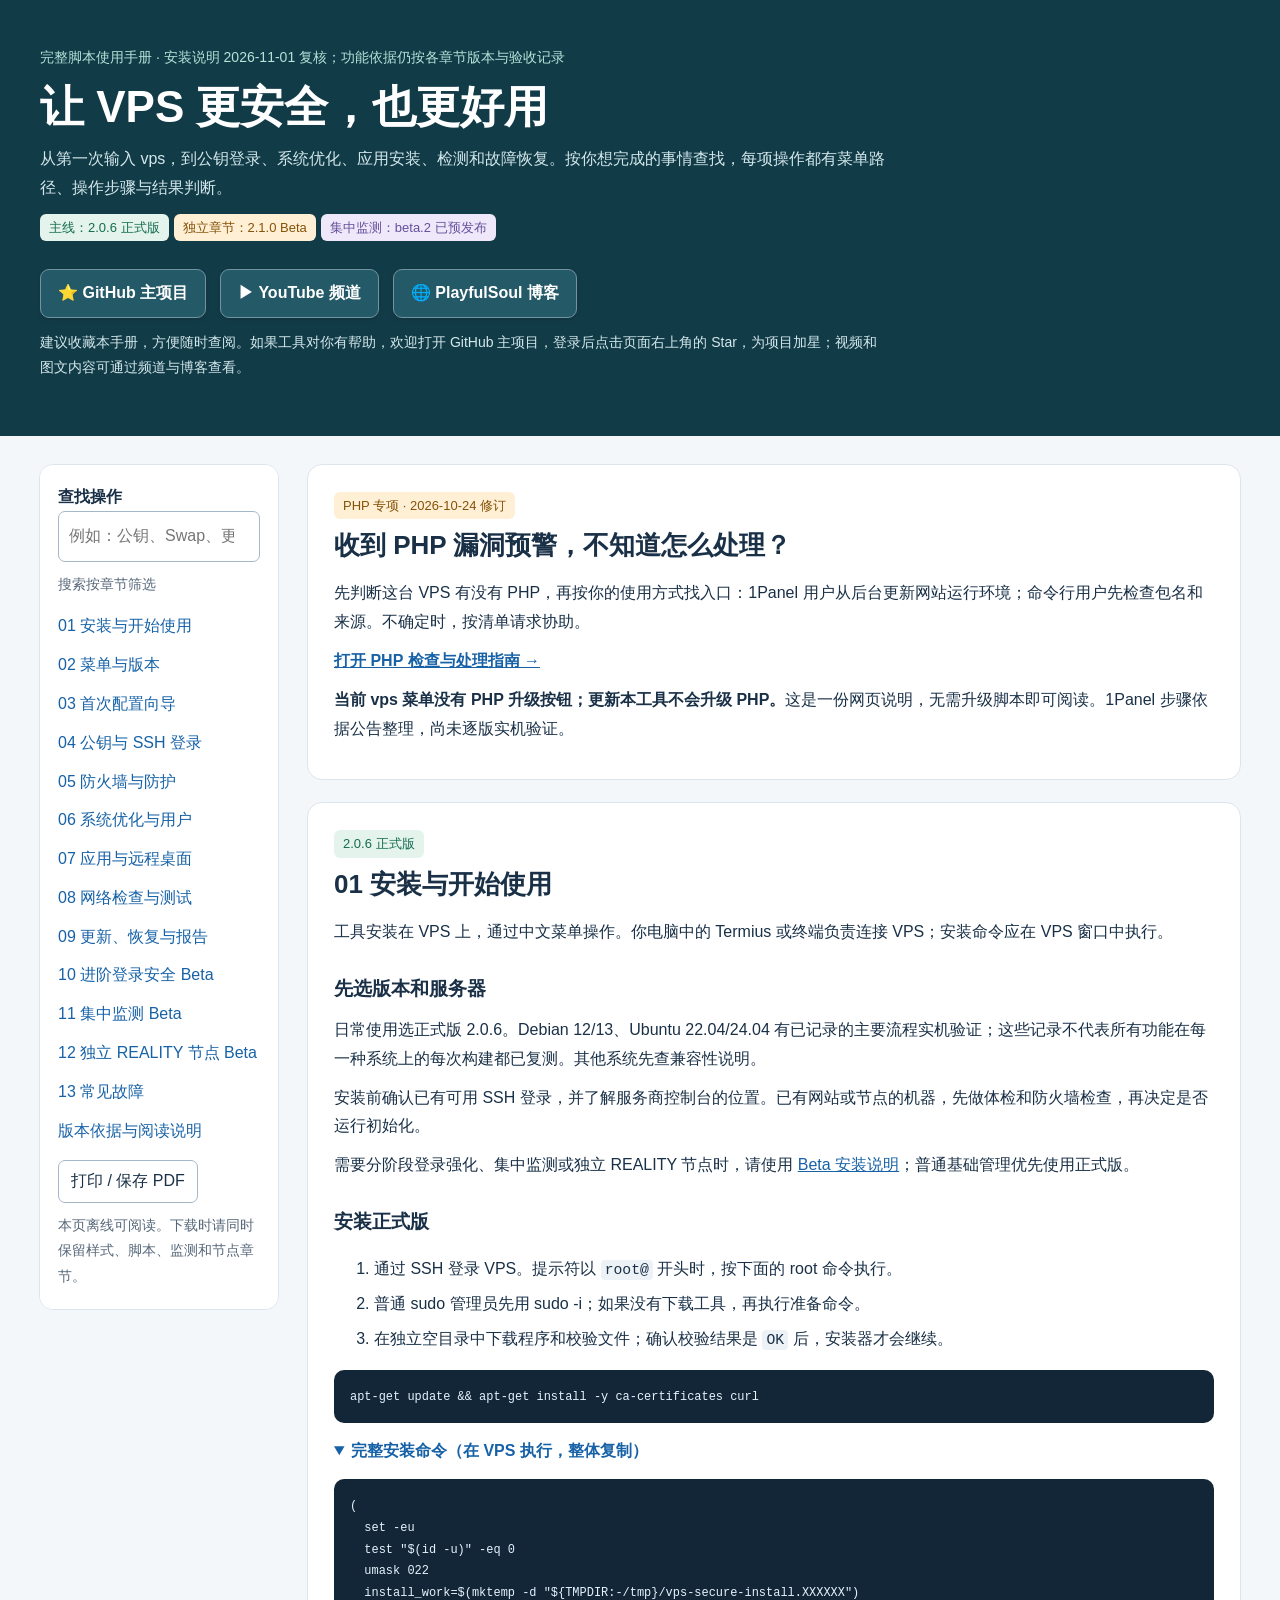
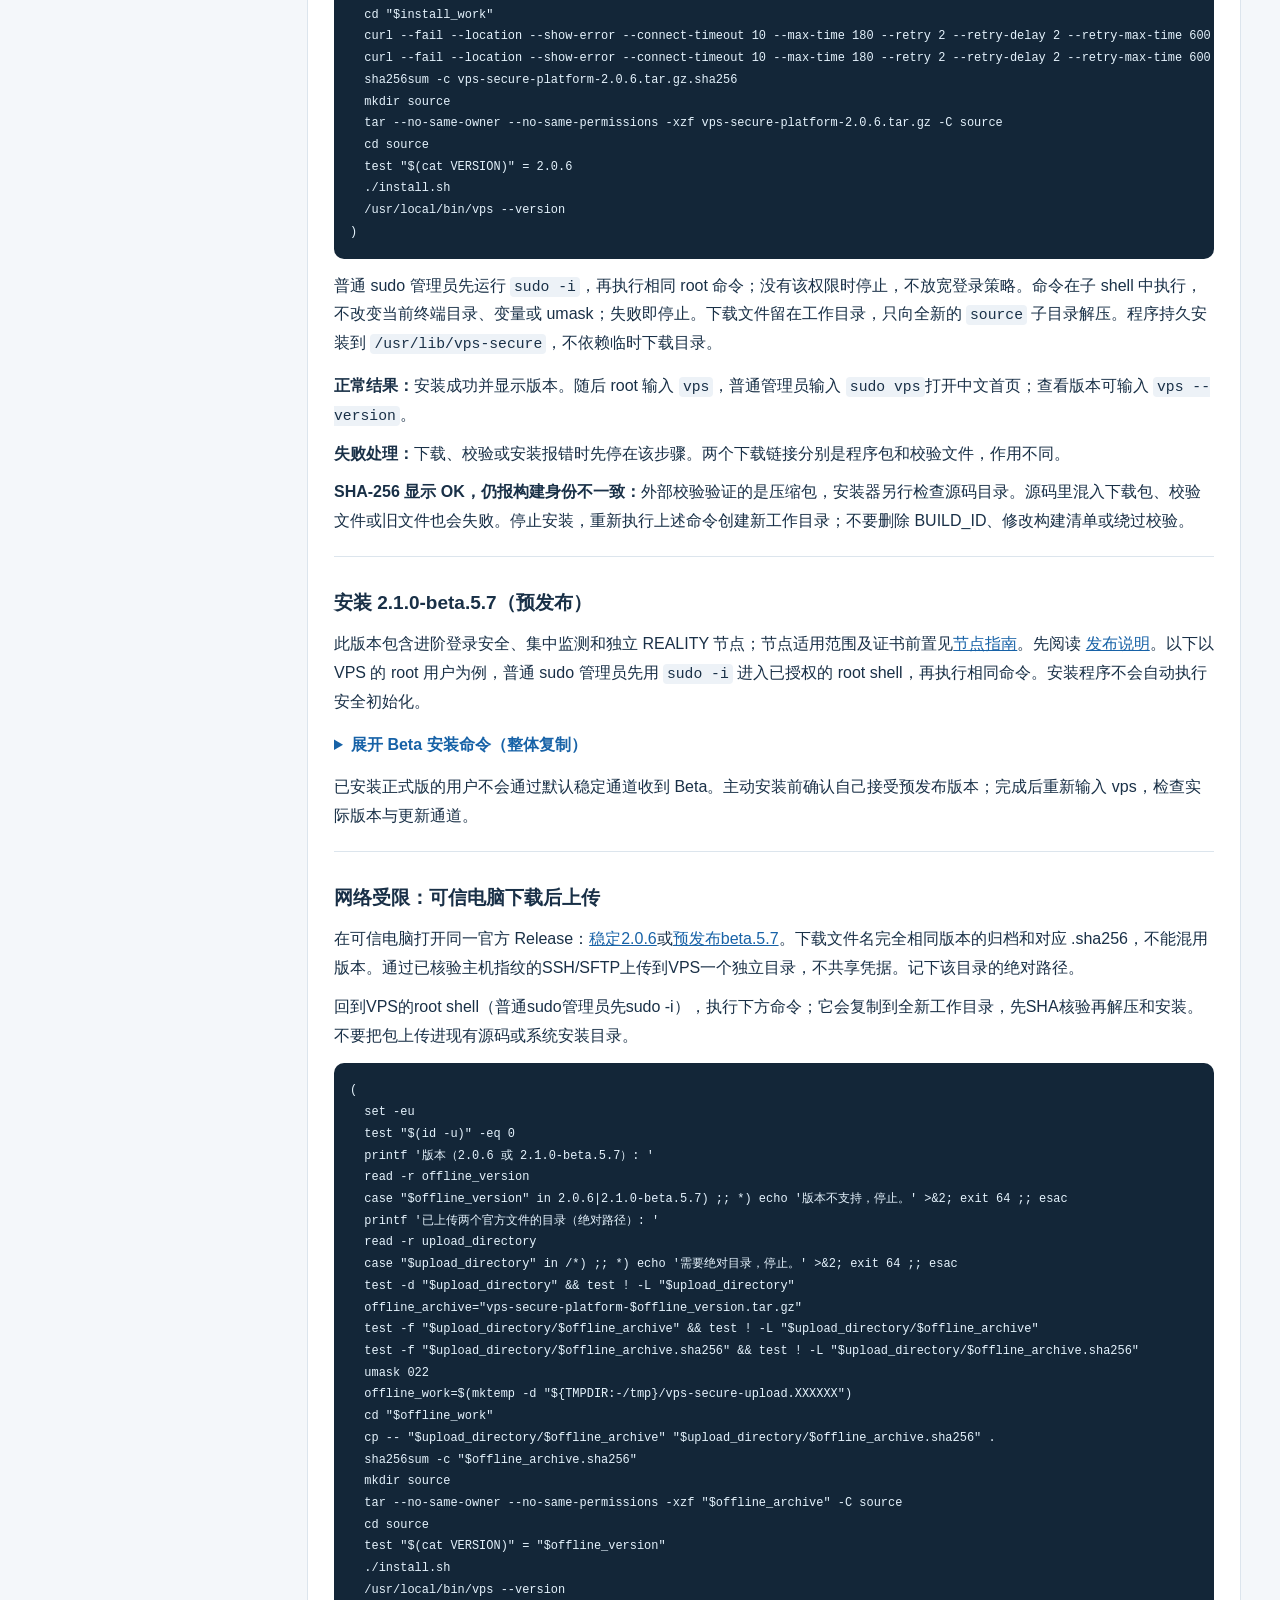
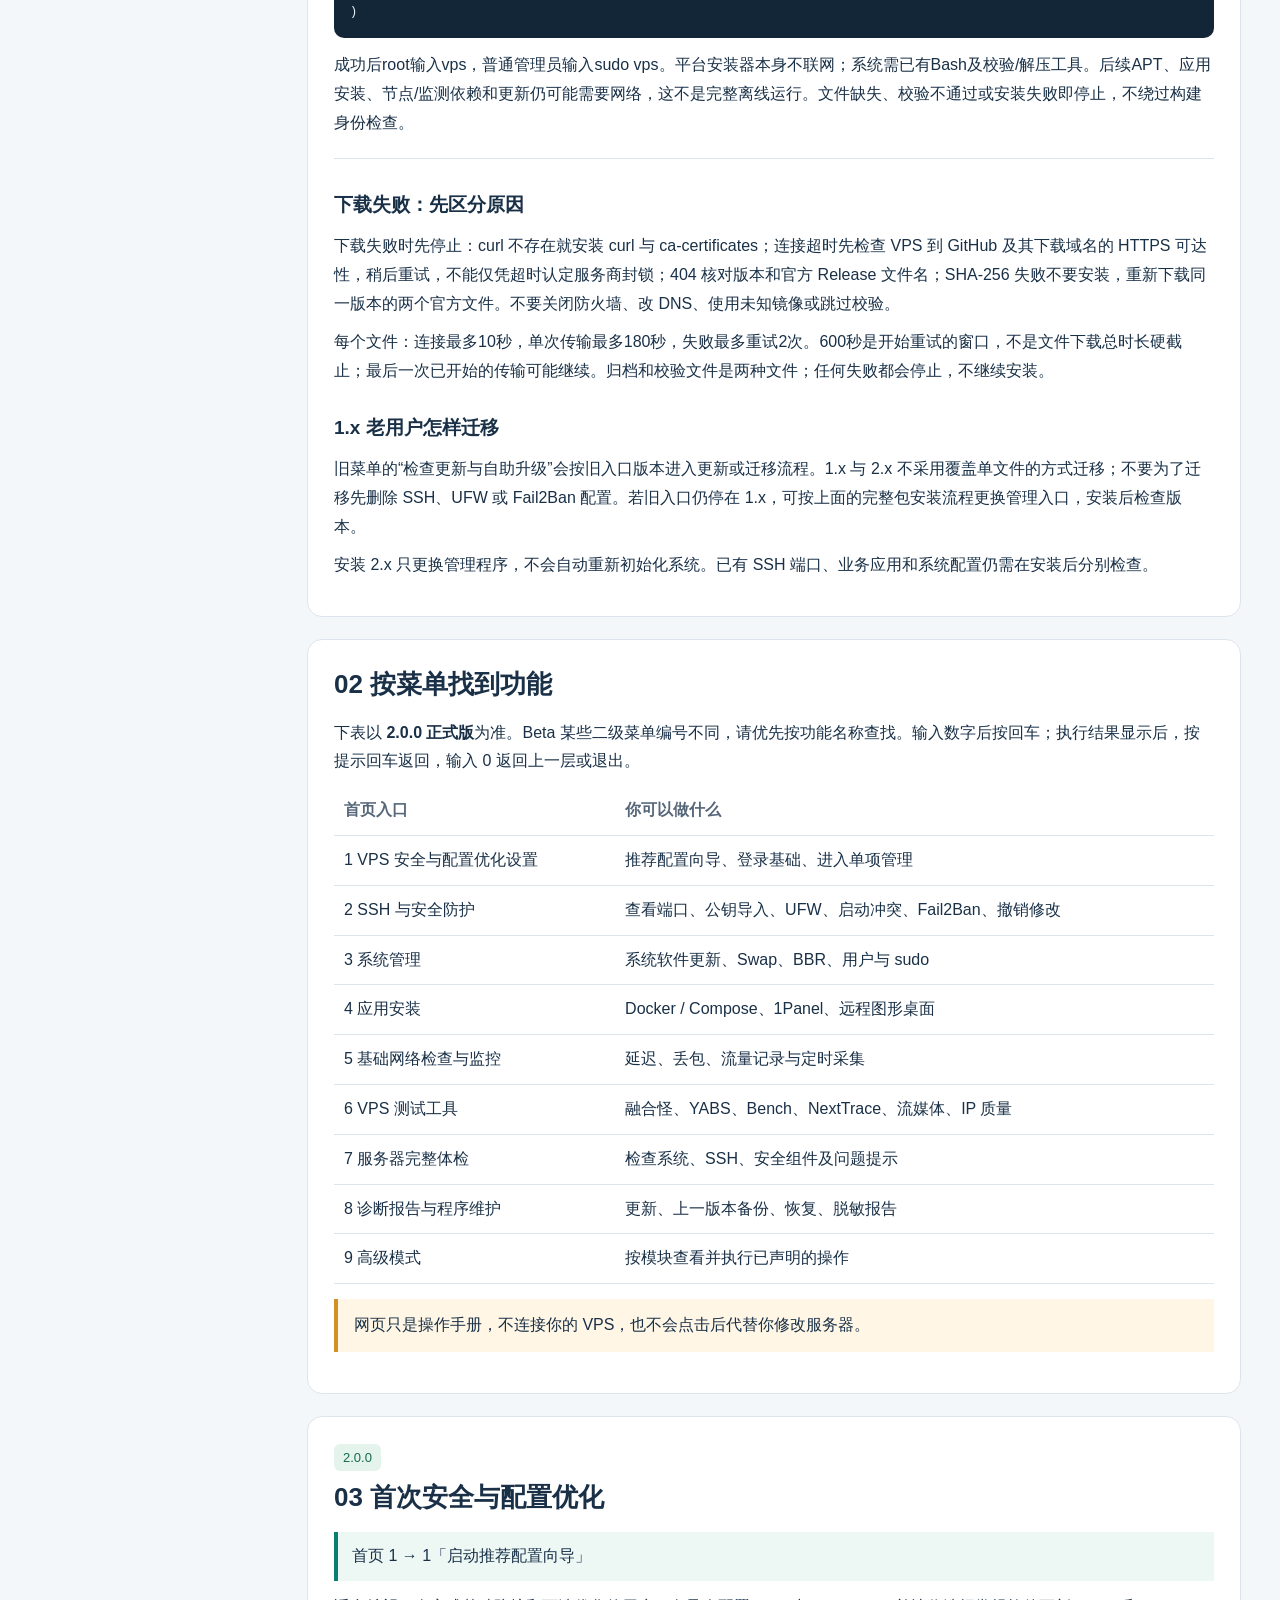
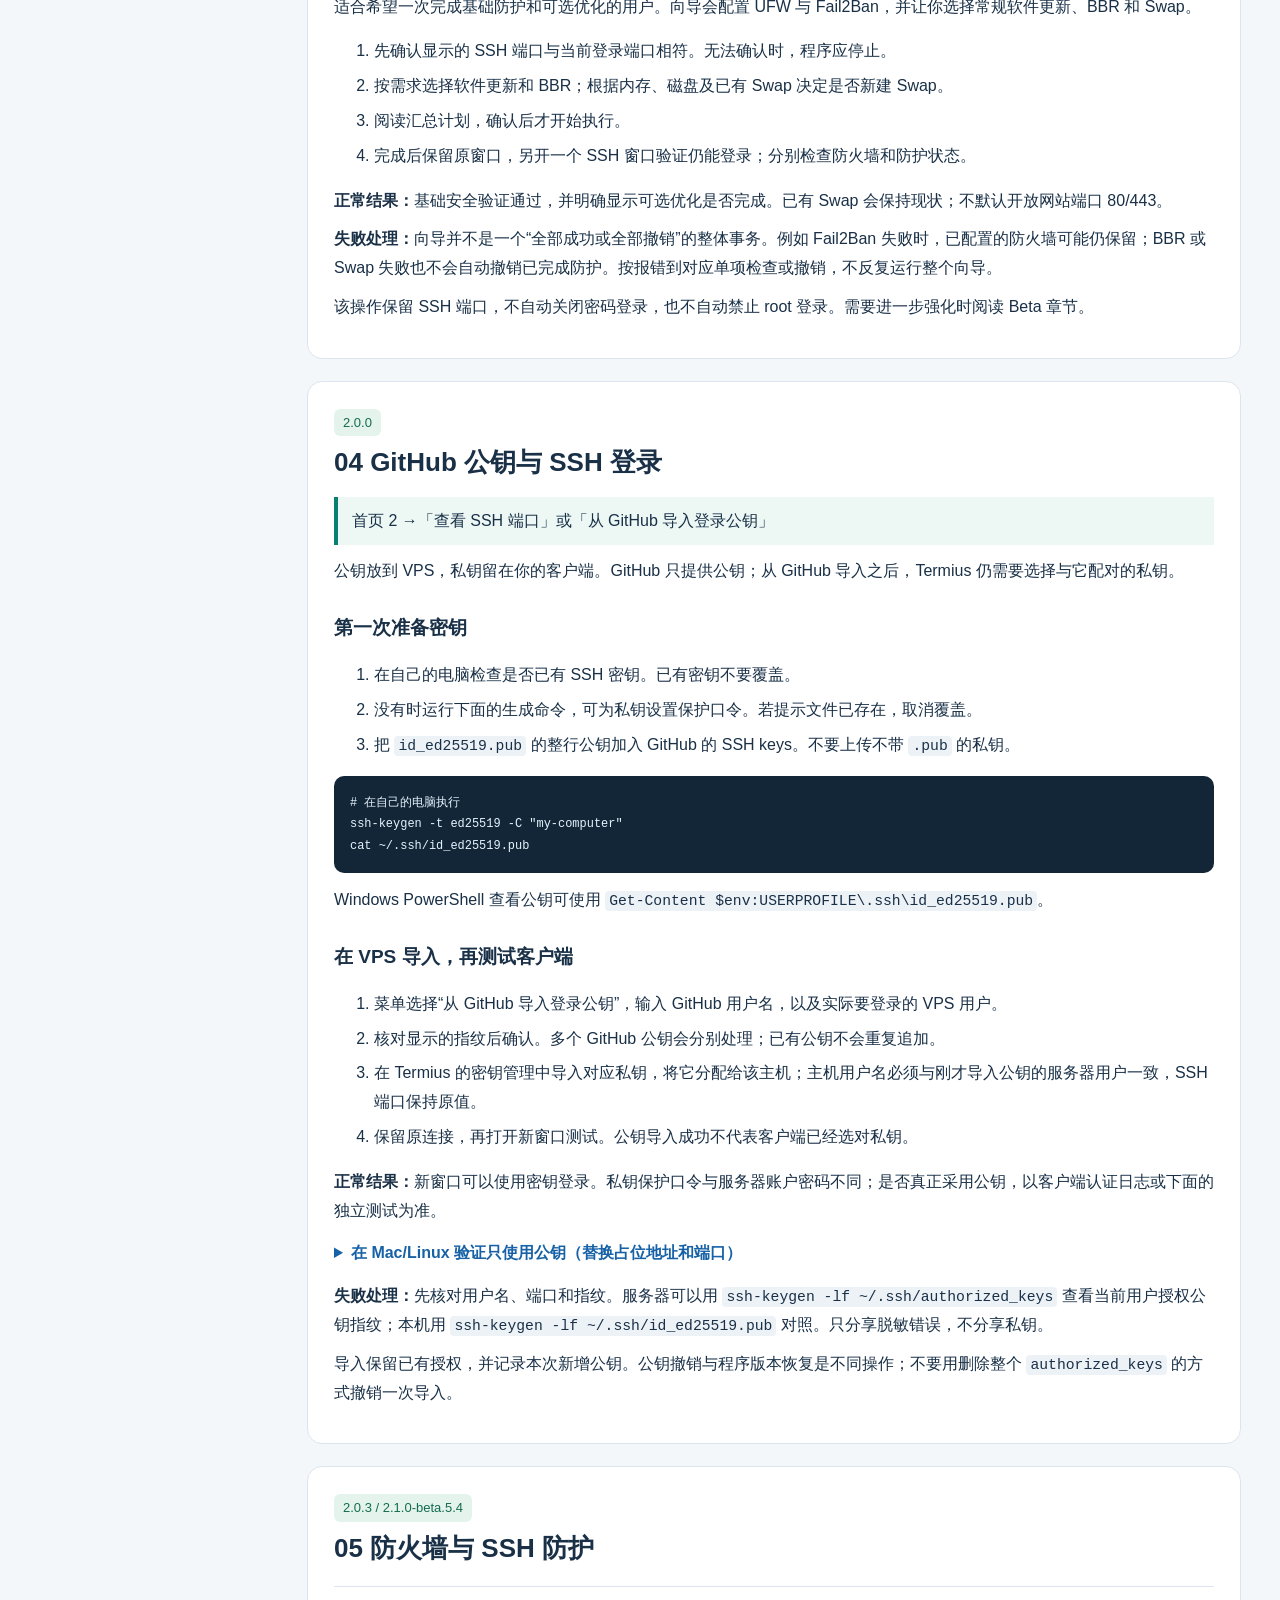
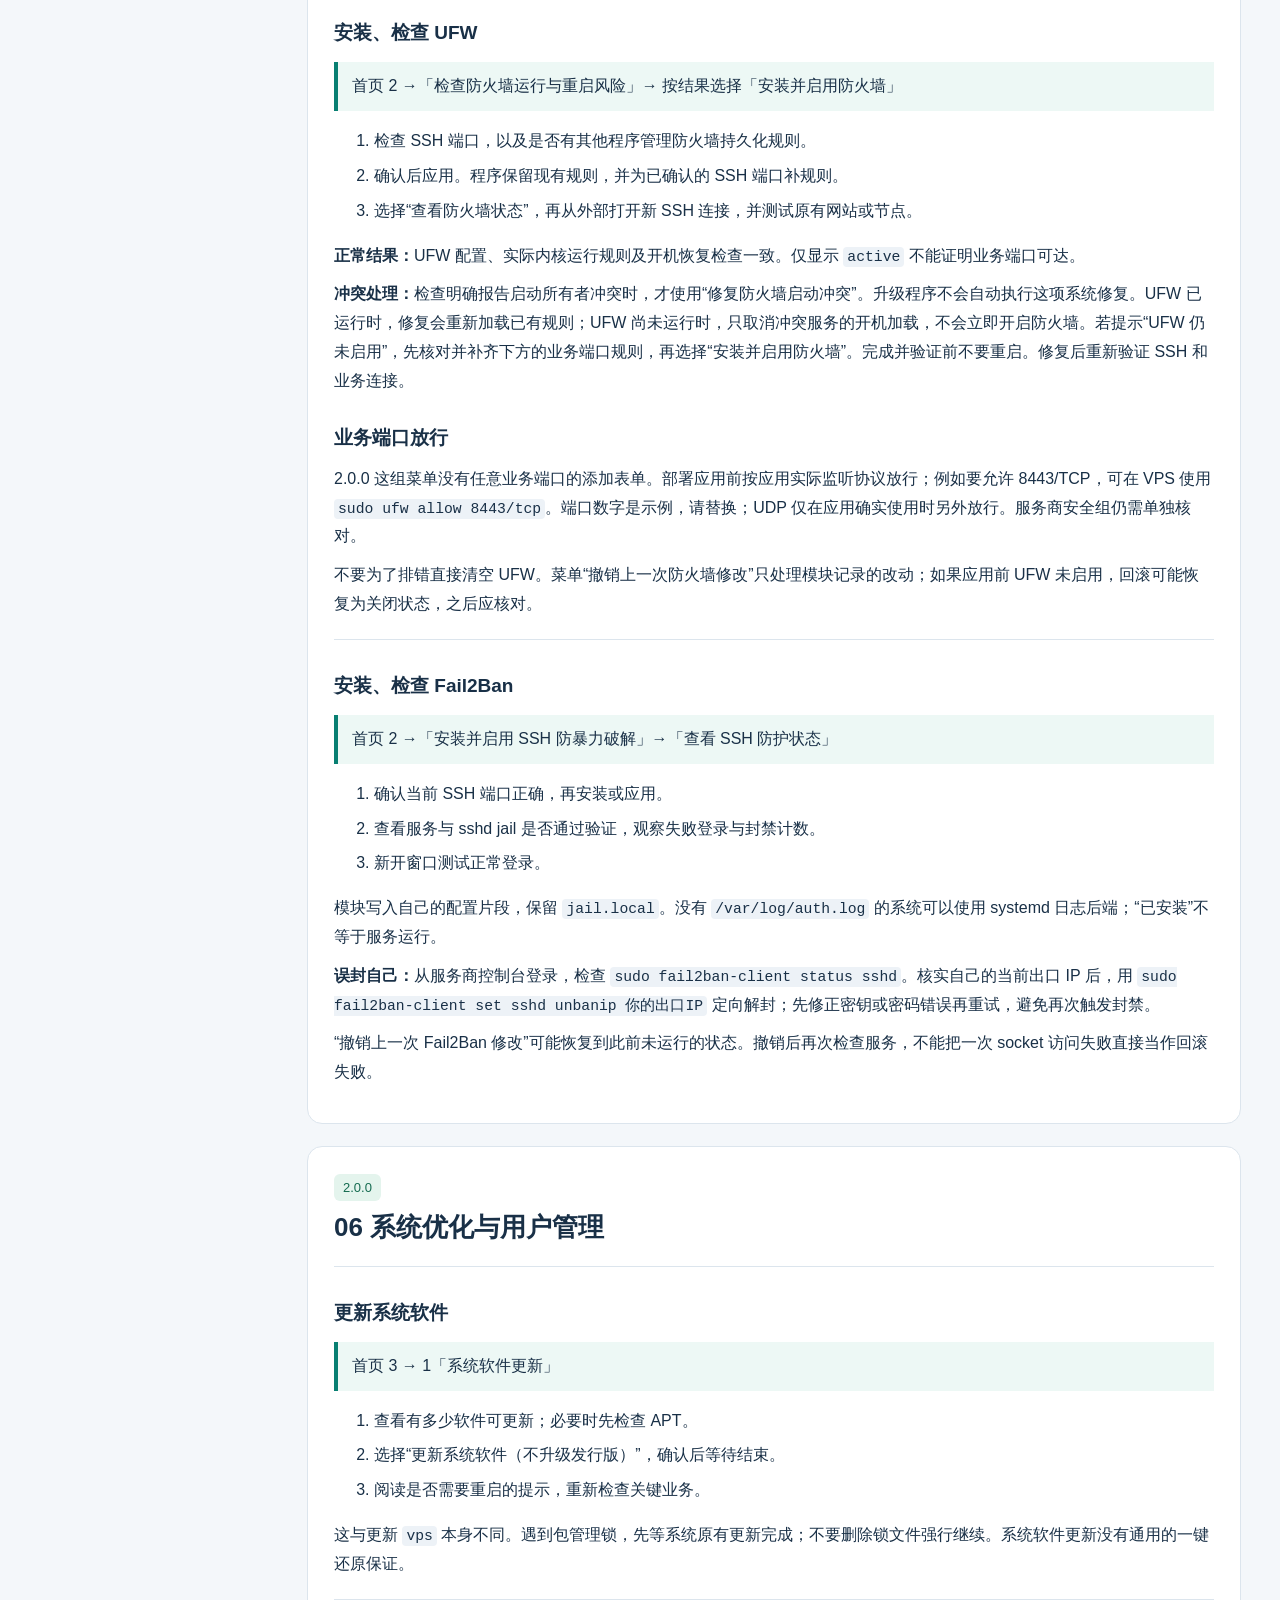
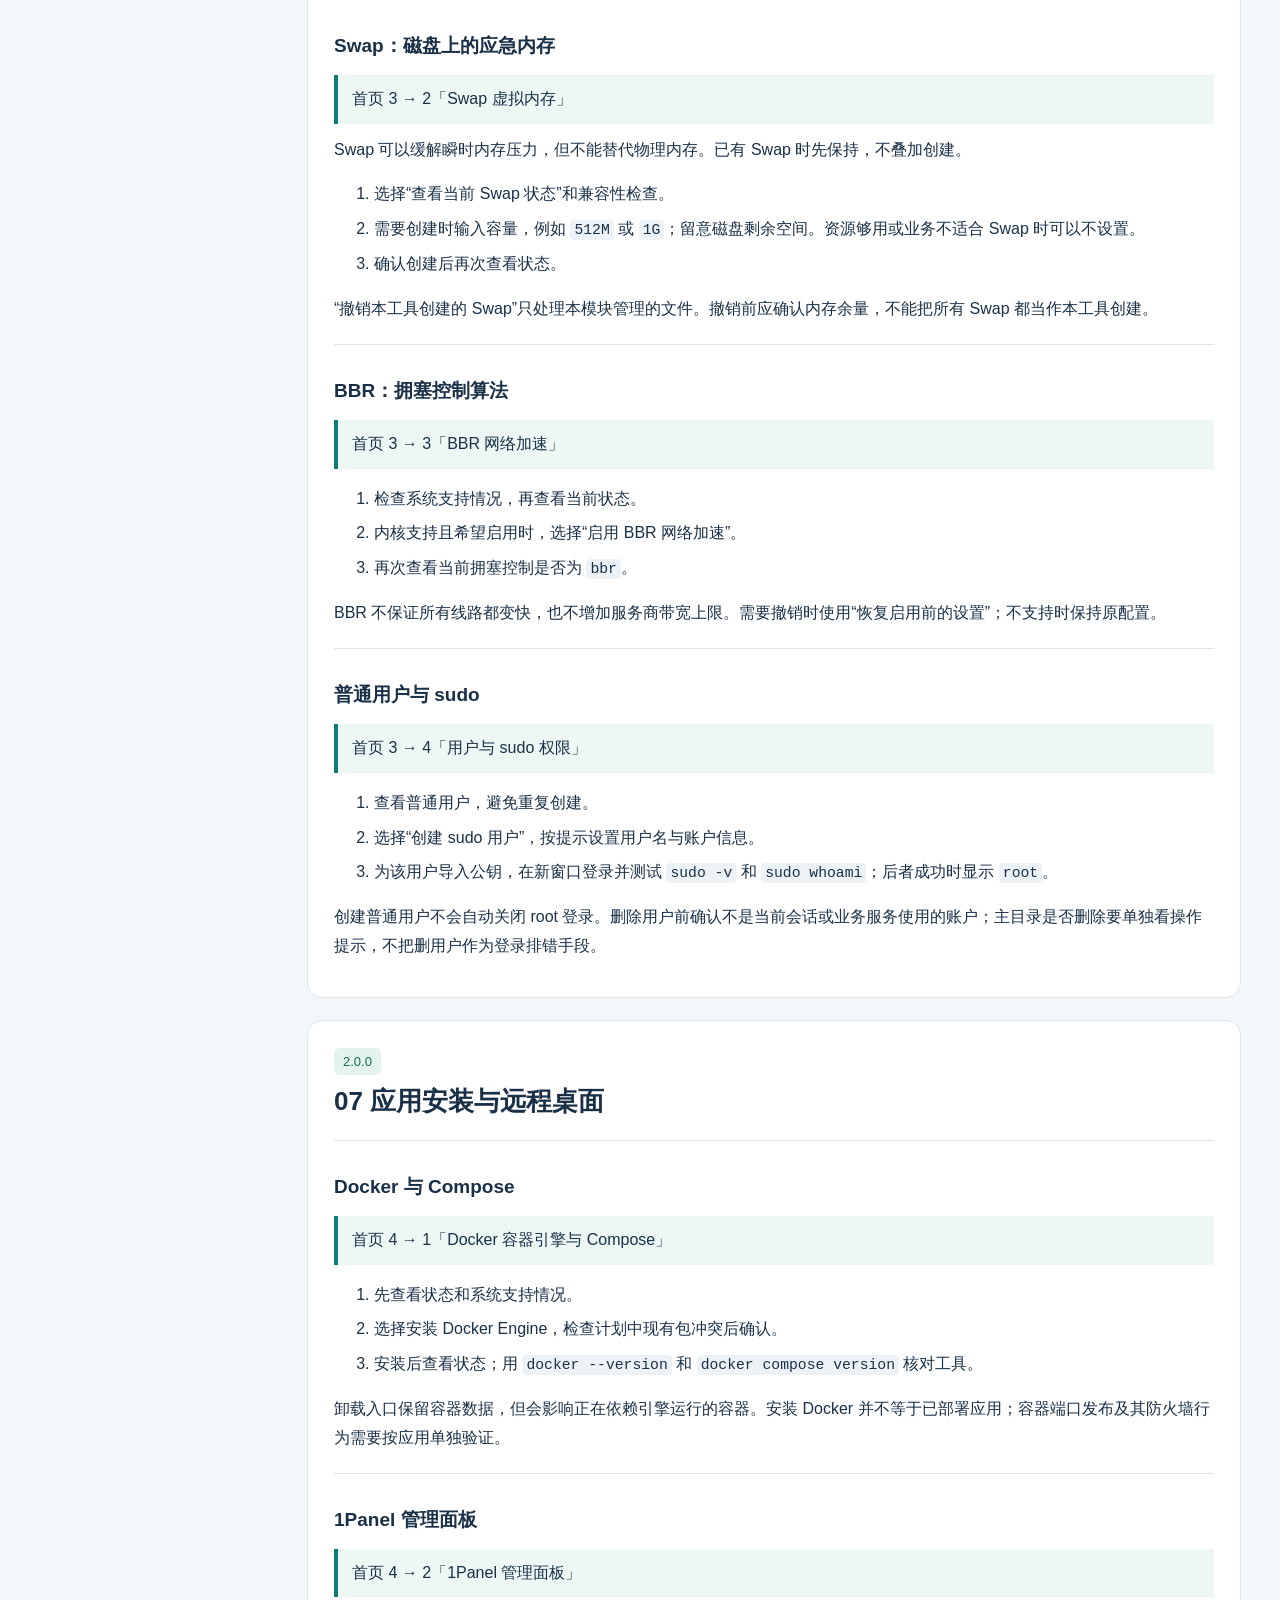
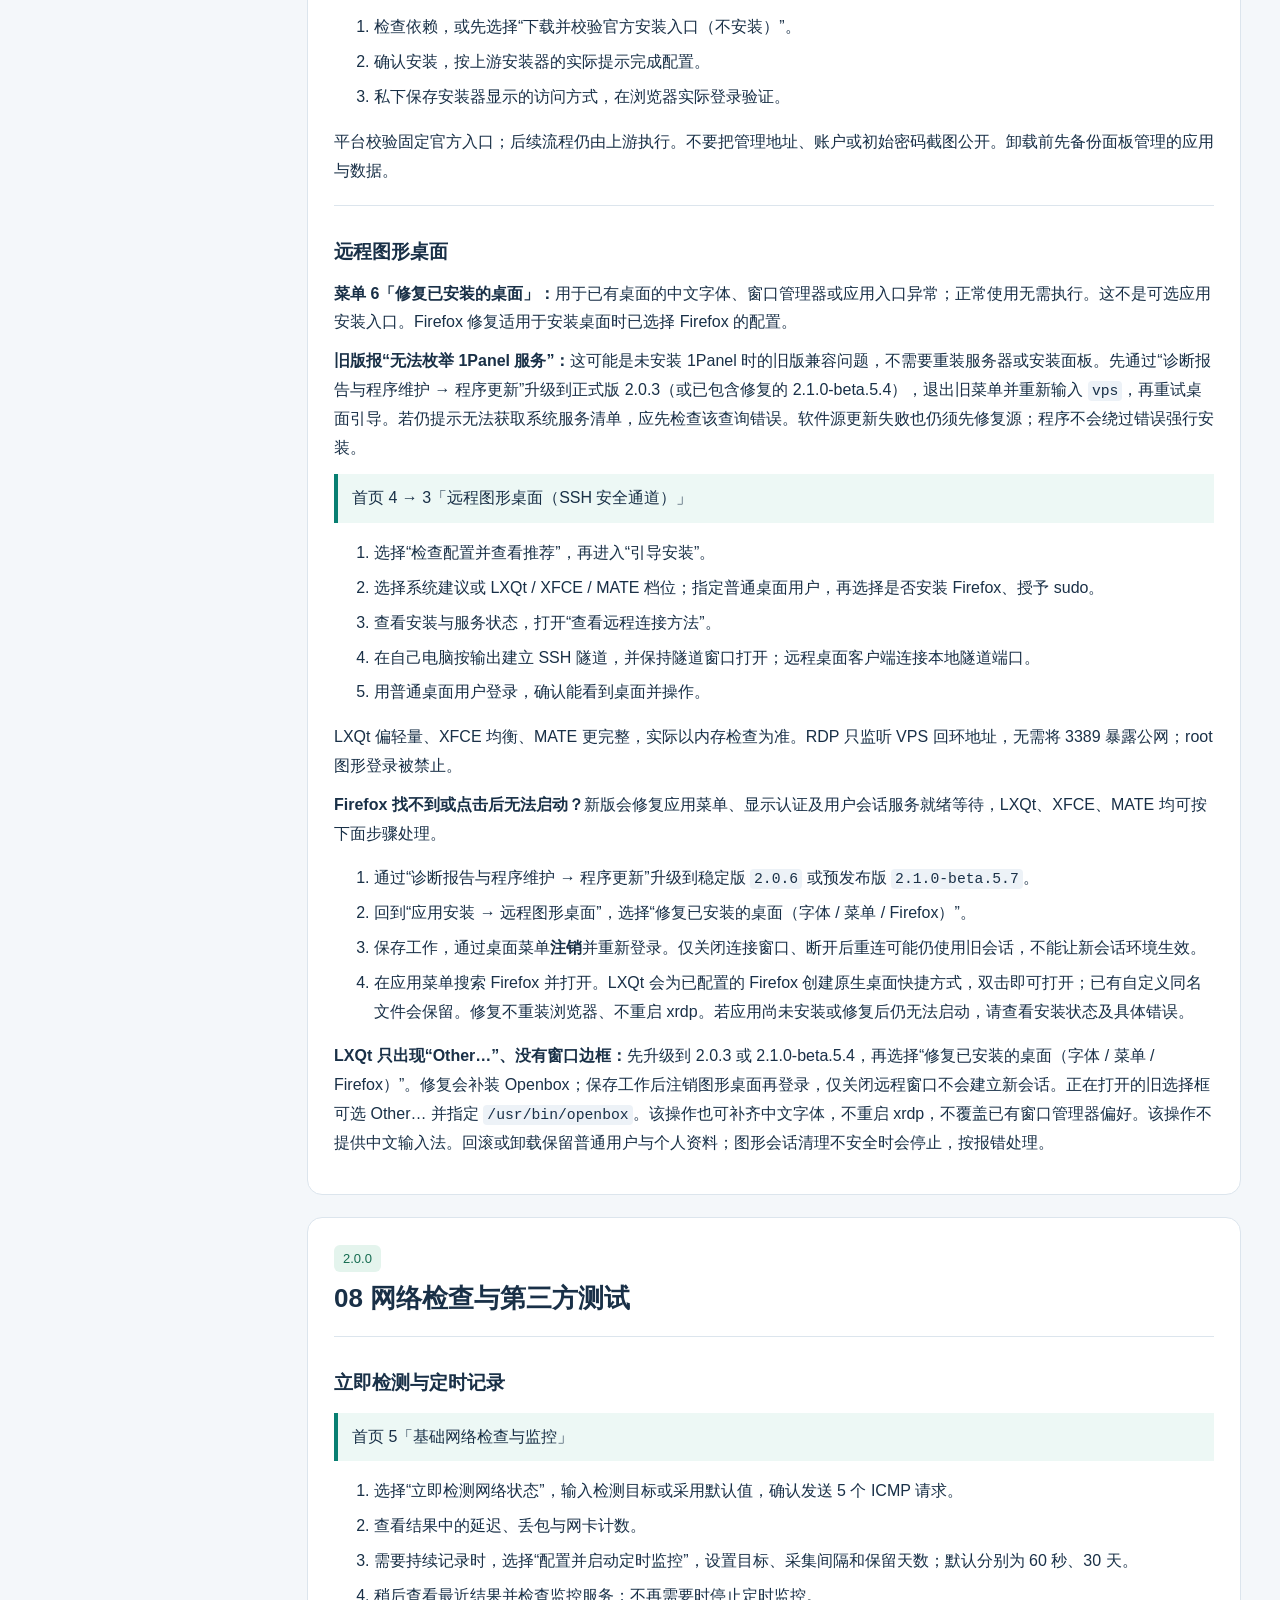
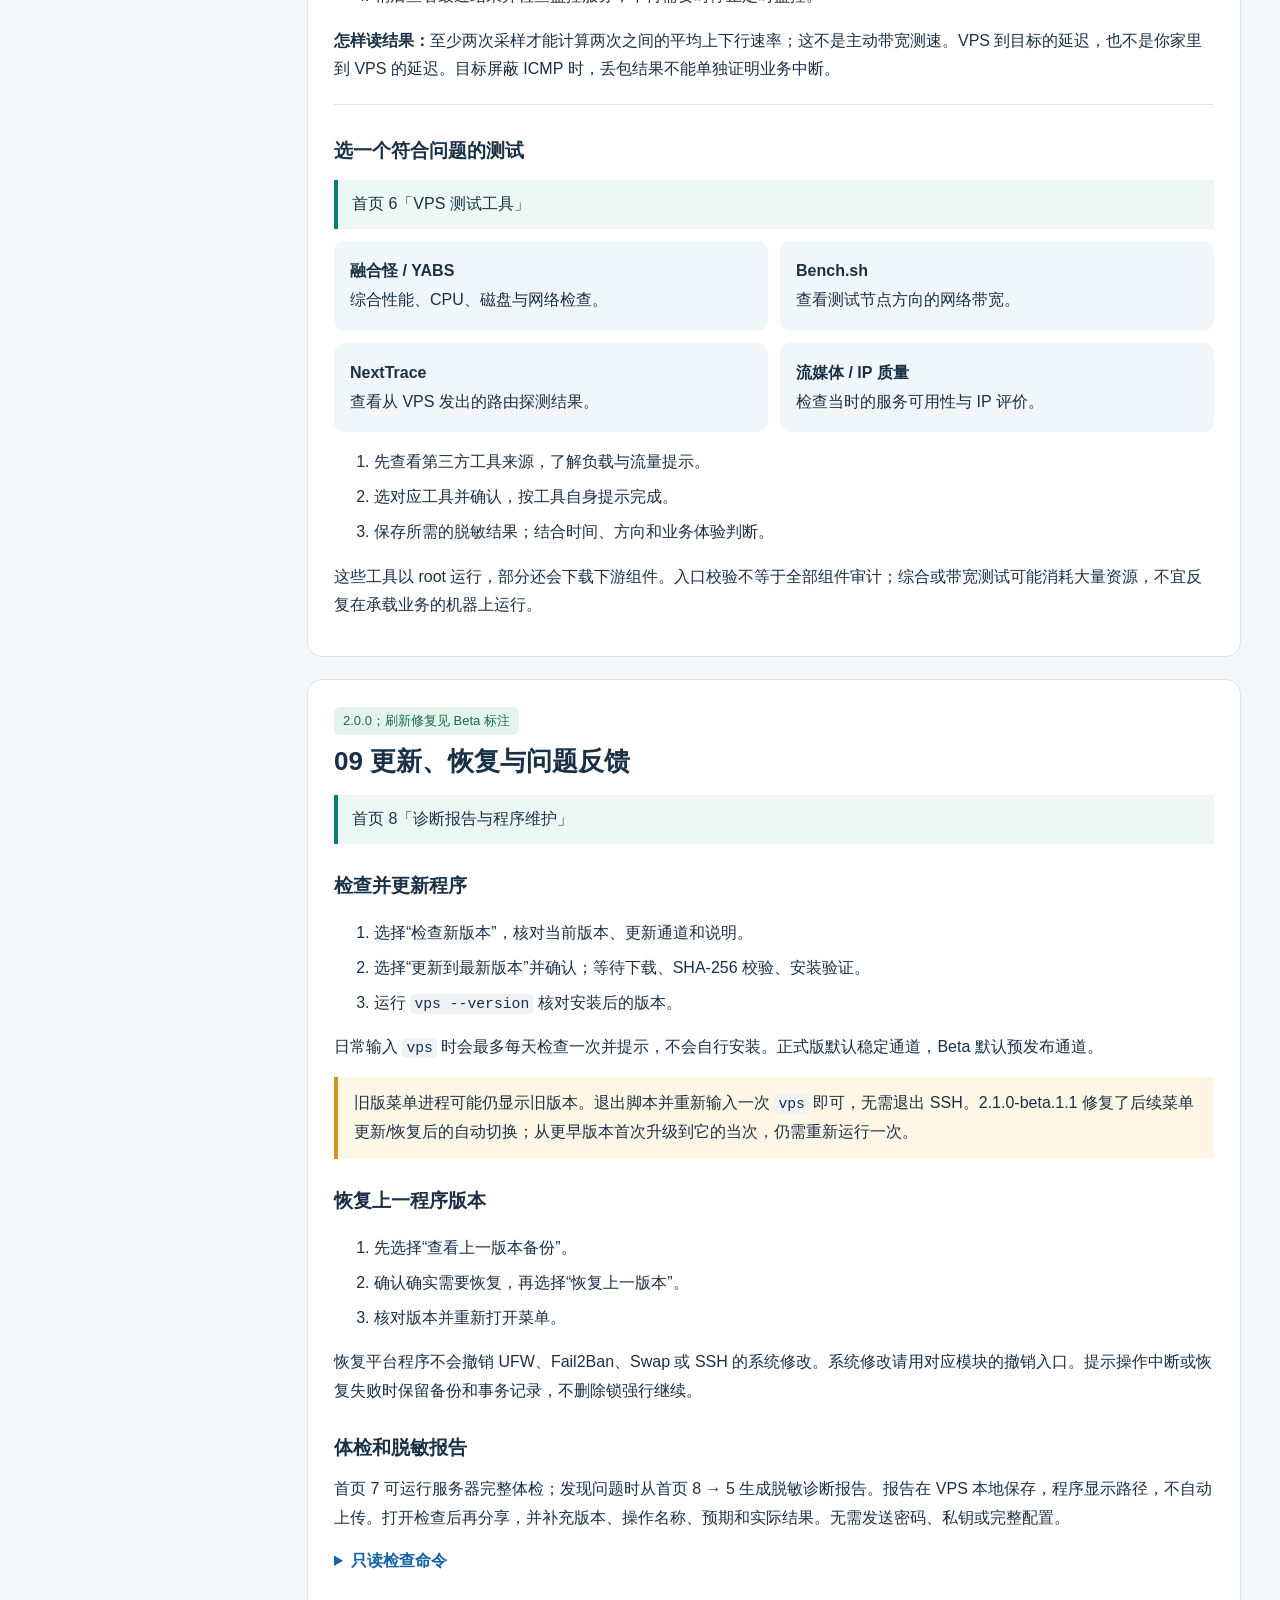
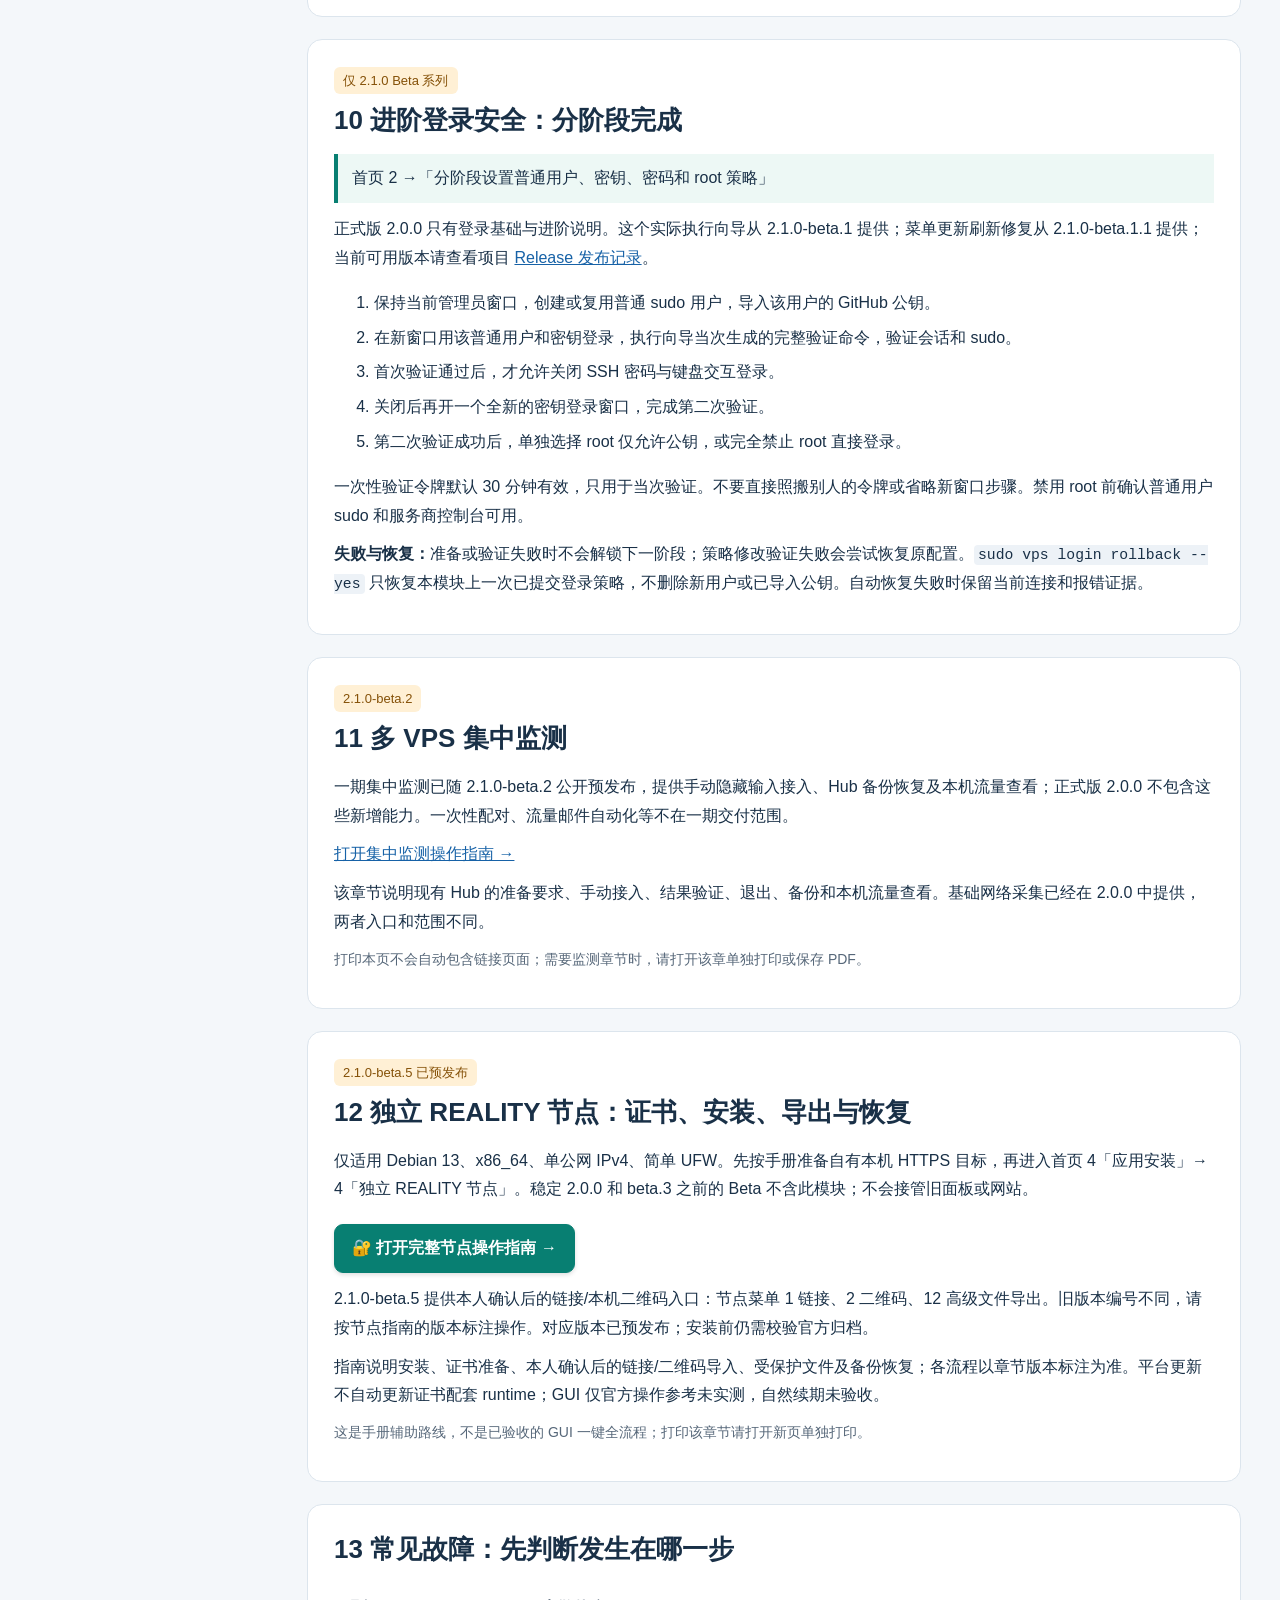
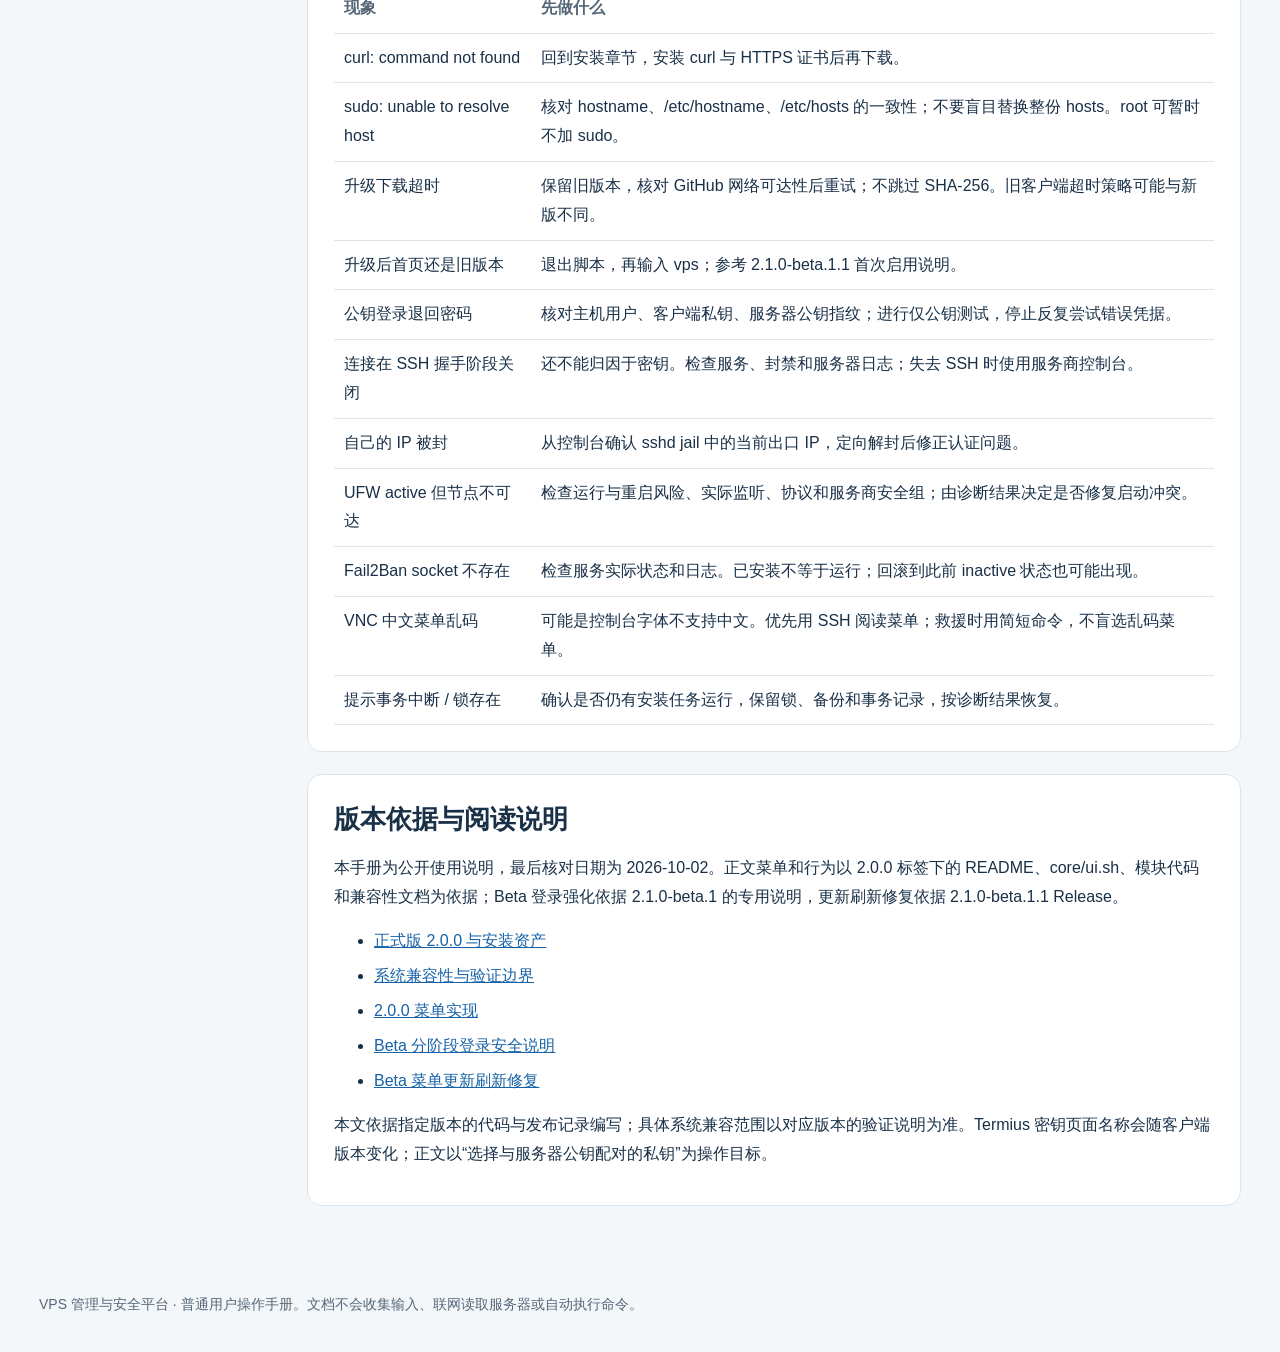
==== commit 1d7c2794: "fix(ui): clarify when to repair an installed desktop" ====
--- a/manual/index.html
+++ b/manual/index.html
@@ -6,14 +6,14 @@
 <link rel="stylesheet" href="manual.css?v=20261002-links">
 </head>
 <body>
-<header><div class="meta" style="color:#b4e3d8">完整脚本使用手册 · 安装说明 2026-10-31 复核；功能依据仍按各章节版本与验收记录</div><h1>让 VPS 更安全，也更好用</h1><p>从第一次输入 vps，到公钥登录、系统优化、应用安装、检测和故障恢复。按你想完成的事情查找，每项操作都有菜单路径、操作步骤与结果判断。</p><span class="tag">主线：2.0.5 正式版</span><span class="tag beta">独立章节：2.1.0 Beta</span><span class="tag private">集中监测：beta.2 已预发布</span>
+<header><div class="meta" style="color:#b4e3d8">完整脚本使用手册 · 安装说明 2026-11-01 复核；功能依据仍按各章节版本与验收记录</div><h1>让 VPS 更安全，也更好用</h1><p>从第一次输入 vps，到公钥登录、系统优化、应用安装、检测和故障恢复。按你想完成的事情查找，每项操作都有菜单路径、操作步骤与结果判断。</p><span class="tag">主线：2.0.6 正式版</span><span class="tag beta">独立章节：2.1.0 Beta</span><span class="tag private">集中监测：beta.2 已预发布</span>
 <div class="community-links" aria-label="项目与作者链接"><a href="https://github.com/playfulsoul/vps-secure-script" target="_blank" rel="noopener noreferrer">⭐ GitHub 主项目</a><a href="https://www.youtube.com/@playfulsoul-net" target="_blank" rel="noopener noreferrer">▶ YouTube 频道</a><a href="https://playfulsoul.net/" target="_blank" rel="noopener noreferrer">🌐 PlayfulSoul 博客</a></div><p class="community-note">建议收藏本手册，方便随时查阅。如果工具对你有帮助，欢迎打开 GitHub 主项目，登录后点击页面右上角的 Star，为项目加星；视频和图文内容可通过频道与博客查看。</p></header>
 <div class="layout"><aside><label for="search"><strong>查找操作</strong></label><input id="search" type="search" placeholder="例如：公钥、Swap、更新" autocomplete="off"><p class="meta" id="count" aria-live="polite">搜索按章节筛选</p><nav aria-label="手册目录">
 <a href="#start">01 安装与开始使用</a><a href="#map">02 菜单与版本</a><a href="#setup">03 首次配置向导</a><a href="#ssh">04 公钥与 SSH 登录</a><a href="#firewall">05 防火墙与防护</a><a href="#system">06 系统优化与用户</a><a href="#apps">07 应用与远程桌面</a><a href="#network">08 网络检查与测试</a><a href="#maintenance">09 更新、恢复与报告</a><a href="#login-beta">10 进阶登录安全 Beta</a><a href="#monitor">11 集中监测 Beta</a><a href="#reality">12 独立 REALITY 节点 Beta</a><a href="#faq">13 常见故障</a><a href="#sources">版本依据与阅读说明</a></nav><p><button id="print" type="button">打印 / 保存 PDF</button></p><p class="meta">本页离线可阅读。下载时请同时保留样式、脚本、监测和节点章节。</p></aside>
 <main><p class="empty" id="empty">没有匹配章节。可尝试“登录”“网络”或“恢复”。</p>
 <section id="php-security"><span class="tag beta">PHP 专项 · 2026-10-24 修订</span><h2>收到 PHP 漏洞预警，不知道怎么处理？</h2><p>先判断这台 VPS 有没有 PHP，再按你的使用方式找入口：1Panel 用户从后台更新网站运行环境；命令行用户先检查包名和来源。不确定时，按清单请求协助。</p><p><a href="php-security-20261023.html"><strong>打开 PHP 检查与处理指南 →</strong></a></p><p><strong>当前 vps 菜单没有 PHP 升级按钮；更新本工具不会升级 PHP。</strong>这是一份网页说明，无需升级脚本即可阅读。1Panel 步骤依据公告整理，尚未逐版实机验证。</p></section>
-<section id="start"><span class="tag">2.0.5 正式版</span><h2>01 安装与开始使用</h2><p>工具安装在 VPS 上，通过中文菜单操作。你电脑中的 Termius 或终端负责连接 VPS；安装命令应在 VPS 窗口中执行。</p>
-<h3>先选版本和服务器</h3><p>日常使用选正式版 2.0.5。Debian 12/13、Ubuntu 22.04/24.04 有已记录的主要流程实机验证；这些记录不代表所有功能在每一种系统上的每次构建都已复测。其他系统先查兼容性说明。</p><p>安装前确认已有可用 SSH 登录，并了解服务商控制台的位置。已有网站或节点的机器，先做体检和防火墙检查，再决定是否运行初始化。</p>
+<section id="start"><span class="tag">2.0.6 正式版</span><h2>01 安装与开始使用</h2><p>工具安装在 VPS 上，通过中文菜单操作。你电脑中的 Termius 或终端负责连接 VPS；安装命令应在 VPS 窗口中执行。</p>
+<h3>先选版本和服务器</h3><p>日常使用选正式版 2.0.6。Debian 12/13、Ubuntu 22.04/24.04 有已记录的主要流程实机验证；这些记录不代表所有功能在每一种系统上的每次构建都已复测。其他系统先查兼容性说明。</p><p>安装前确认已有可用 SSH 登录，并了解服务商控制台的位置。已有网站或节点的机器，先做体检和防火墙检查，再决定是否运行初始化。</p>
 <p>需要分阶段登录强化、集中监测或独立 REALITY 节点时，请使用 <a href="#beta-install">Beta 安装说明</a>；普通基础管理优先使用正式版。</p><h3>安装正式版</h3><ol><li>通过 SSH 登录 VPS。提示符以 <code>root@</code> 开头时，按下面的 root 命令执行。</li><li>普通 sudo 管理员先用 sudo -i；如果没有下载工具，再执行准备命令。</li><li>在独立空目录中下载程序和校验文件；确认校验结果是 <code>OK</code> 后，安装器才会继续。</li></ol>
 <pre><code>apt-get update &amp;&amp; apt-get install -y ca-certificates curl</code></pre>
 <details open><summary>完整安装命令（在 VPS 执行，整体复制）</summary><pre><code>(
@@ -22,40 +22,40 @@
   umask 022
   install_work=$(mktemp -d "${TMPDIR:-/tmp}/vps-secure-install.XXXXXX")
   cd "$install_work"
-  curl --fail --location --show-error --connect-timeout 10 --max-time 180 --retry 2 --retry-delay 2 --retry-max-time 600 --proto '=https' --proto-redir '=https' --tlsv1.2 --remote-name https://github.com/playfulsoul/vps-secure-script/releases/download/v2.0.5/vps-secure-platform-2.0.5.tar.gz
-  curl --fail --location --show-error --connect-timeout 10 --max-time 180 --retry 2 --retry-delay 2 --retry-max-time 600 --proto '=https' --proto-redir '=https' --tlsv1.2 --remote-name https://github.com/playfulsoul/vps-secure-script/releases/download/v2.0.5/vps-secure-platform-2.0.5.tar.gz.sha256
-  sha256sum -c vps-secure-platform-2.0.5.tar.gz.sha256
+  curl --fail --location --show-error --connect-timeout 10 --max-time 180 --retry 2 --retry-delay 2 --retry-max-time 600 --proto '=https' --proto-redir '=https' --tlsv1.2 --remote-name https://github.com/playfulsoul/vps-secure-script/releases/download/v2.0.6/vps-secure-platform-2.0.6.tar.gz
+  curl --fail --location --show-error --connect-timeout 10 --max-time 180 --retry 2 --retry-delay 2 --retry-max-time 600 --proto '=https' --proto-redir '=https' --tlsv1.2 --remote-name https://github.com/playfulsoul/vps-secure-script/releases/download/v2.0.6/vps-secure-platform-2.0.6.tar.gz.sha256
+  sha256sum -c vps-secure-platform-2.0.6.tar.gz.sha256
   mkdir source
-  tar --no-same-owner --no-same-permissions -xzf vps-secure-platform-2.0.5.tar.gz -C source
+  tar --no-same-owner --no-same-permissions -xzf vps-secure-platform-2.0.6.tar.gz -C source
   cd source
-  test "$(cat VERSION)" = 2.0.5
+  test "$(cat VERSION)" = 2.0.6
   ./install.sh
   /usr/local/bin/vps --version
 )</code></pre><p>普通 sudo 管理员先运行 <code>sudo -i</code>，再执行相同 root 命令；没有该权限时停止，不放宽登录策略。命令在子 shell 中执行，不改变当前终端目录、变量或 umask；失败即停止。下载文件留在工作目录，只向全新的 <code>source</code> 子目录解压。程序持久安装到 <code>/usr/lib/vps-secure</code>，不依赖临时下载目录。</p></details>
 <p><strong>正常结果：</strong>安装成功并显示版本。随后 root 输入 <code>vps</code>，普通管理员输入 <code>sudo vps</code>打开中文首页；查看版本可输入 <code>vps --version</code>。</p><p><strong>失败处理：</strong>下载、校验或安装报错时先停在该步骤。两个下载链接分别是程序包和校验文件，作用不同。</p>
 <p><strong>SHA-256 显示 OK，仍报构建身份不一致：</strong>外部校验验证的是压缩包，安装器另行检查源码目录。源码里混入下载包、校验文件或旧文件也会失败。停止安装，重新执行上述命令创建新工作目录；不要删除 BUILD_ID、修改构建清单或绕过校验。</p>
-<article id="beta-install"><h3>安装 2.1.0-beta.5.6（预发布）</h3><p>此版本包含进阶登录安全、集中监测和独立 REALITY 节点；节点适用范围及证书前置见<a href="reality-node.html">节点指南</a>。先阅读 <a href="https://github.com/playfulsoul/vps-secure-script/releases/tag/v2.1.0-beta.5.6">发布说明</a>。以下以 VPS 的 root 用户为例，普通 sudo 管理员先用 <code>sudo -i</code> 进入已授权的 root shell，再执行相同命令。安装程序不会自动执行安全初始化。</p><details><summary>展开 Beta 安装命令（整体复制）</summary><pre><code>(
+<article id="beta-install"><h3>安装 2.1.0-beta.5.7（预发布）</h3><p>此版本包含进阶登录安全、集中监测和独立 REALITY 节点；节点适用范围及证书前置见<a href="reality-node.html">节点指南</a>。先阅读 <a href="https://github.com/playfulsoul/vps-secure-script/releases/tag/v2.1.0-beta.5.7">发布说明</a>。以下以 VPS 的 root 用户为例，普通 sudo 管理员先用 <code>sudo -i</code> 进入已授权的 root shell，再执行相同命令。安装程序不会自动执行安全初始化。</p><details><summary>展开 Beta 安装命令（整体复制）</summary><pre><code>(
   set -eu
   test "$(id -u)" -eq 0
   umask 022
   install_work=$(mktemp -d "${TMPDIR:-/tmp}/vps-secure-install.XXXXXX")
   cd "$install_work"
-  curl --fail --location --show-error --connect-timeout 10 --max-time 180 --retry 2 --retry-delay 2 --retry-max-time 600 --proto '=https' --proto-redir '=https' --tlsv1.2 --remote-name https://github.com/playfulsoul/vps-secure-script/releases/download/v2.1.0-beta.5.6/vps-secure-platform-2.1.0-beta.5.6.tar.gz
-  curl --fail --location --show-error --connect-timeout 10 --max-time 180 --retry 2 --retry-delay 2 --retry-max-time 600 --proto '=https' --proto-redir '=https' --tlsv1.2 --remote-name https://github.com/playfulsoul/vps-secure-script/releases/download/v2.1.0-beta.5.6/vps-secure-platform-2.1.0-beta.5.6.tar.gz.sha256
-  sha256sum -c vps-secure-platform-2.1.0-beta.5.6.tar.gz.sha256
+  curl --fail --location --show-error --connect-timeout 10 --max-time 180 --retry 2 --retry-delay 2 --retry-max-time 600 --proto '=https' --proto-redir '=https' --tlsv1.2 --remote-name https://github.com/playfulsoul/vps-secure-script/releases/download/v2.1.0-beta.5.7/vps-secure-platform-2.1.0-beta.5.7.tar.gz
+  curl --fail --location --show-error --connect-timeout 10 --max-time 180 --retry 2 --retry-delay 2 --retry-max-time 600 --proto '=https' --proto-redir '=https' --tlsv1.2 --remote-name https://github.com/playfulsoul/vps-secure-script/releases/download/v2.1.0-beta.5.7/vps-secure-platform-2.1.0-beta.5.7.tar.gz.sha256
+  sha256sum -c vps-secure-platform-2.1.0-beta.5.7.tar.gz.sha256
   mkdir source
-  tar --no-same-owner --no-same-permissions -xzf vps-secure-platform-2.1.0-beta.5.6.tar.gz -C source
+  tar --no-same-owner --no-same-permissions -xzf vps-secure-platform-2.1.0-beta.5.7.tar.gz -C source
   cd source
-  test "$(cat VERSION)" = 2.1.0-beta.5.6
+  test "$(cat VERSION)" = 2.1.0-beta.5.7
   ./install.sh
   /usr/local/bin/vps --version
 
-)</code></pre><p>同样在子 shell 内失败即停止，下载与干净源码目录分离，使用 <code>umask 022</code>；不要把归档或校验文件移入源码目录。安装后使用持久入口 <code>/usr/local/bin/vps</code>。</p></details><p>已安装正式版的用户不会通过默认稳定通道收到 Beta。主动安装前确认自己接受预发布版本；完成后重新输入 vps，检查实际版本与更新通道。</p></article><article id="upload-install"><h3>网络受限：可信电脑下载后上传</h3><p>在可信电脑打开同一官方 Release：<a href="https://github.com/playfulsoul/vps-secure-script/releases/tag/v2.0.5">稳定2.0.5</a>或<a href="https://github.com/playfulsoul/vps-secure-script/releases/tag/v2.1.0-beta.5.6">预发布beta.5.6</a>。下载文件名完全相同版本的归档和对应 .sha256，不能混用版本。通过已核验主机指纹的SSH/SFTP上传到VPS一个独立目录，不共享凭据。记下该目录的绝对路径。</p><p>回到VPS的root shell（普通sudo管理员先sudo -i），执行下方命令；它会复制到全新工作目录，先SHA核验再解压和安装。不要把包上传进现有源码或系统安装目录。</p><pre><code>(
+)</code></pre><p>同样在子 shell 内失败即停止，下载与干净源码目录分离，使用 <code>umask 022</code>；不要把归档或校验文件移入源码目录。安装后使用持久入口 <code>/usr/local/bin/vps</code>。</p></details><p>已安装正式版的用户不会通过默认稳定通道收到 Beta。主动安装前确认自己接受预发布版本；完成后重新输入 vps，检查实际版本与更新通道。</p></article><article id="upload-install"><h3>网络受限：可信电脑下载后上传</h3><p>在可信电脑打开同一官方 Release：<a href="https://github.com/playfulsoul/vps-secure-script/releases/tag/v2.0.6">稳定2.0.6</a>或<a href="https://github.com/playfulsoul/vps-secure-script/releases/tag/v2.1.0-beta.5.7">预发布beta.5.7</a>。下载文件名完全相同版本的归档和对应 .sha256，不能混用版本。通过已核验主机指纹的SSH/SFTP上传到VPS一个独立目录，不共享凭据。记下该目录的绝对路径。</p><p>回到VPS的root shell（普通sudo管理员先sudo -i），执行下方命令；它会复制到全新工作目录，先SHA核验再解压和安装。不要把包上传进现有源码或系统安装目录。</p><pre><code>(
   set -eu
   test "$(id -u)" -eq 0
-  printf '版本（2.0.5 或 2.1.0-beta.5.6）: '
+  printf '版本（2.0.6 或 2.1.0-beta.5.7）: '
   read -r offline_version
-  case "$offline_version" in 2.0.5|2.1.0-beta.5.6) ;; *) echo '版本不支持，停止。' &gt;&amp;2; exit 64 ;; esac
+  case "$offline_version" in 2.0.6|2.1.0-beta.5.7) ;; *) echo '版本不支持，停止。' &gt;&amp;2; exit 64 ;; esac
   printf '已上传两个官方文件的目录（绝对路径）: '
   read -r upload_directory
   case "$upload_directory" in /*) ;; *) echo '需要绝对目录，停止。' &gt;&amp;2; exit 64 ;; esac
@@ -101,7 +101,7 @@
 
 <section id="apps"><span class="tag">2.0.0</span><h2>07 应用安装与远程桌面</h2><article><h3>Docker 与 Compose</h3><div class="route">首页 4 → 1「Docker 容器引擎与 Compose」</div><ol><li>先查看状态和系统支持情况。</li><li>选择安装 Docker Engine，检查计划中现有包冲突后确认。</li><li>安装后查看状态；用 <code>docker --version</code> 和 <code>docker compose version</code> 核对工具。</li></ol><p>卸载入口保留容器数据，但会影响正在依赖引擎运行的容器。安装 Docker 并不等于已部署应用；容器端口发布及其防火墙行为需要按应用单独验证。</p></article>
 <article><h3>1Panel 管理面板</h3><div class="route">首页 4 → 2「1Panel 管理面板」</div><ol><li>检查依赖，或先选择“下载并校验官方安装入口（不安装）”。</li><li>确认安装，按上游安装器的实际提示完成配置。</li><li>私下保存安装器显示的访问方式，在浏览器实际登录验证。</li></ol><p>平台校验固定官方入口；后续流程仍由上游执行。不要把管理地址、账户或初始密码截图公开。卸载前先备份面板管理的应用与数据。</p></article>
-<article><h3>远程图形桌面</h3><p><strong>旧版报“无法枚举 1Panel 服务”：</strong>这可能是未安装 1Panel 时的旧版兼容问题，不需要重装服务器或安装面板。先通过“诊断报告与程序维护 → 程序更新”升级到正式版 2.0.3（或已包含修复的 2.1.0-beta.5.4），退出旧菜单并重新输入 <code>vps</code>，再重试桌面引导。若仍提示无法获取系统服务清单，应先检查该查询错误。软件源更新失败也仍须先修复源；程序不会绕过错误强行安装。</p><div class="route">首页 4 → 3「远程图形桌面（SSH 安全通道）」</div><ol><li>选择“检查配置并查看推荐”，再进入“引导安装”。</li><li>选择系统建议或 LXQt / XFCE / MATE 档位；指定普通桌面用户，再选择是否安装 Firefox、授予 sudo。</li><li>查看安装与服务状态，打开“查看远程连接方法”。</li><li>在自己电脑按输出建立 SSH 隧道，并保持隧道窗口打开；远程桌面客户端连接本地隧道端口。</li><li>用普通桌面用户登录，确认能看到桌面并操作。</li></ol><p>LXQt 偏轻量、XFCE 均衡、MATE 更完整，实际以内存检查为准。RDP 只监听 VPS 回环地址，无需将 3389 暴露公网；root 图形登录被禁止。</p><p><strong>Firefox 找不到或点击后无法启动？</strong>新版会修复应用菜单、显示认证及用户会话服务就绪等待，LXQt、XFCE、MATE 均可按下面步骤处理。</p><ol><li>通过“诊断报告与程序维护 → 程序更新”升级到稳定版 <code>2.0.5</code> 或预发布版 <code>2.1.0-beta.5.6</code>。</li><li>回到“应用安装 → 远程图形桌面”，选择“补齐必要组件（字体 / 窗口管理器 / Firefox）”。</li><li>保存工作，通过桌面菜单<strong>注销</strong>并重新登录。仅关闭连接窗口、断开后重连可能仍使用旧会话，不能让新会话环境生效。</li><li>在应用菜单搜索 Firefox 并打开。LXQt 会为已配置的 Firefox 创建原生桌面快捷方式，双击即可打开；已有自定义同名文件会保留。修复不重装浏览器、不重启 xrdp。若应用尚未安装或修复后仍无法启动，请查看安装状态及具体错误。</li></ol><p><strong>LXQt 只出现“Other…”、没有窗口边框：</strong>先升级到 2.0.3 或 2.1.0-beta.5.4，再选择“补齐必要组件（字体 / 窗口管理器 / Firefox）”。修复会补装 Openbox；保存工作后注销图形桌面再登录，仅关闭远程窗口不会建立新会话。正在打开的旧选择框可选 Other… 并指定 <code>/usr/bin/openbox</code>。该操作也可补齐中文字体，不重启 xrdp，不覆盖已有窗口管理器偏好。该操作不提供中文输入法。回滚或卸载保留普通用户与个人资料；图形会话清理不安全时会停止，按报错处理。</p></article></section>
+<article><h3>远程图形桌面</h3><p><strong>菜单 6「修复已安装的桌面」：</strong>用于已有桌面的中文字体、窗口管理器或应用入口异常；正常使用无需执行。这不是可选应用安装入口。Firefox 修复适用于安装桌面时已选择 Firefox 的配置。</p><p><strong>旧版报“无法枚举 1Panel 服务”：</strong>这可能是未安装 1Panel 时的旧版兼容问题，不需要重装服务器或安装面板。先通过“诊断报告与程序维护 → 程序更新”升级到正式版 2.0.3（或已包含修复的 2.1.0-beta.5.4），退出旧菜单并重新输入 <code>vps</code>，再重试桌面引导。若仍提示无法获取系统服务清单，应先检查该查询错误。软件源更新失败也仍须先修复源；程序不会绕过错误强行安装。</p><div class="route">首页 4 → 3「远程图形桌面（SSH 安全通道）」</div><ol><li>选择“检查配置并查看推荐”，再进入“引导安装”。</li><li>选择系统建议或 LXQt / XFCE / MATE 档位；指定普通桌面用户，再选择是否安装 Firefox、授予 sudo。</li><li>查看安装与服务状态，打开“查看远程连接方法”。</li><li>在自己电脑按输出建立 SSH 隧道，并保持隧道窗口打开；远程桌面客户端连接本地隧道端口。</li><li>用普通桌面用户登录，确认能看到桌面并操作。</li></ol><p>LXQt 偏轻量、XFCE 均衡、MATE 更完整，实际以内存检查为准。RDP 只监听 VPS 回环地址，无需将 3389 暴露公网；root 图形登录被禁止。</p><p><strong>Firefox 找不到或点击后无法启动？</strong>新版会修复应用菜单、显示认证及用户会话服务就绪等待，LXQt、XFCE、MATE 均可按下面步骤处理。</p><ol><li>通过“诊断报告与程序维护 → 程序更新”升级到稳定版 <code>2.0.6</code> 或预发布版 <code>2.1.0-beta.5.7</code>。</li><li>回到“应用安装 → 远程图形桌面”，选择“修复已安装的桌面（字体 / 菜单 / Firefox）”。</li><li>保存工作，通过桌面菜单<strong>注销</strong>并重新登录。仅关闭连接窗口、断开后重连可能仍使用旧会话，不能让新会话环境生效。</li><li>在应用菜单搜索 Firefox 并打开。LXQt 会为已配置的 Firefox 创建原生桌面快捷方式，双击即可打开；已有自定义同名文件会保留。修复不重装浏览器、不重启 xrdp。若应用尚未安装或修复后仍无法启动，请查看安装状态及具体错误。</li></ol><p><strong>LXQt 只出现“Other…”、没有窗口边框：</strong>先升级到 2.0.3 或 2.1.0-beta.5.4，再选择“修复已安装的桌面（字体 / 菜单 / Firefox）”。修复会补装 Openbox；保存工作后注销图形桌面再登录，仅关闭远程窗口不会建立新会话。正在打开的旧选择框可选 Other… 并指定 <code>/usr/bin/openbox</code>。该操作也可补齐中文字体，不重启 xrdp，不覆盖已有窗口管理器偏好。该操作不提供中文输入法。回滚或卸载保留普通用户与个人资料；图形会话清理不安全时会停止，按报错处理。</p></article></section>
 
 <section id="network"><span class="tag">2.0.0</span><h2>08 网络检查与第三方测试</h2><article><h3>立即检测与定时记录</h3><div class="route">首页 5「基础网络检查与监控」</div><ol><li>选择“立即检测网络状态”，输入检测目标或采用默认值，确认发送 5 个 ICMP 请求。</li><li>查看结果中的延迟、丢包与网卡计数。</li><li>需要持续记录时，选择“配置并启动定时监控”，设置目标、采集间隔和保留天数；默认分别为 60 秒、30 天。</li><li>稍后查看最近结果并检查监控服务；不再需要时停止定时监控。</li></ol><p><strong>怎样读结果：</strong>至少两次采样才能计算两次之间的平均上下行速率；这不是主动带宽测速。VPS 到目标的延迟，也不是你家里到 VPS 的延迟。目标屏蔽 ICMP 时，丢包结果不能单独证明业务中断。</p></article>
 <article><h3>选一个符合问题的测试</h3><div class="route">首页 6「VPS 测试工具」</div><div class="grid"><div class="tile"><strong>融合怪 / YABS</strong>综合性能、CPU、磁盘与网络检查。</div><div class="tile"><strong>Bench.sh</strong>查看测试节点方向的网络带宽。</div><div class="tile"><strong>NextTrace</strong>查看从 VPS 发出的路由探测结果。</div><div class="tile"><strong>流媒体 / IP 质量</strong>检查当时的服务可用性与 IP 评价。</div></div><ol><li>先查看第三方工具来源，了解负载与流量提示。</li><li>选对应工具并确认，按工具自身提示完成。</li><li>保存所需的脱敏结果；结合时间、方向和业务体验判断。</li></ol><p>这些工具以 root 运行，部分还会下载下游组件。入口校验不等于全部组件审计；综合或带宽测试可能消耗大量资源，不宜反复在承载业务的机器上运行。</p></article></section>
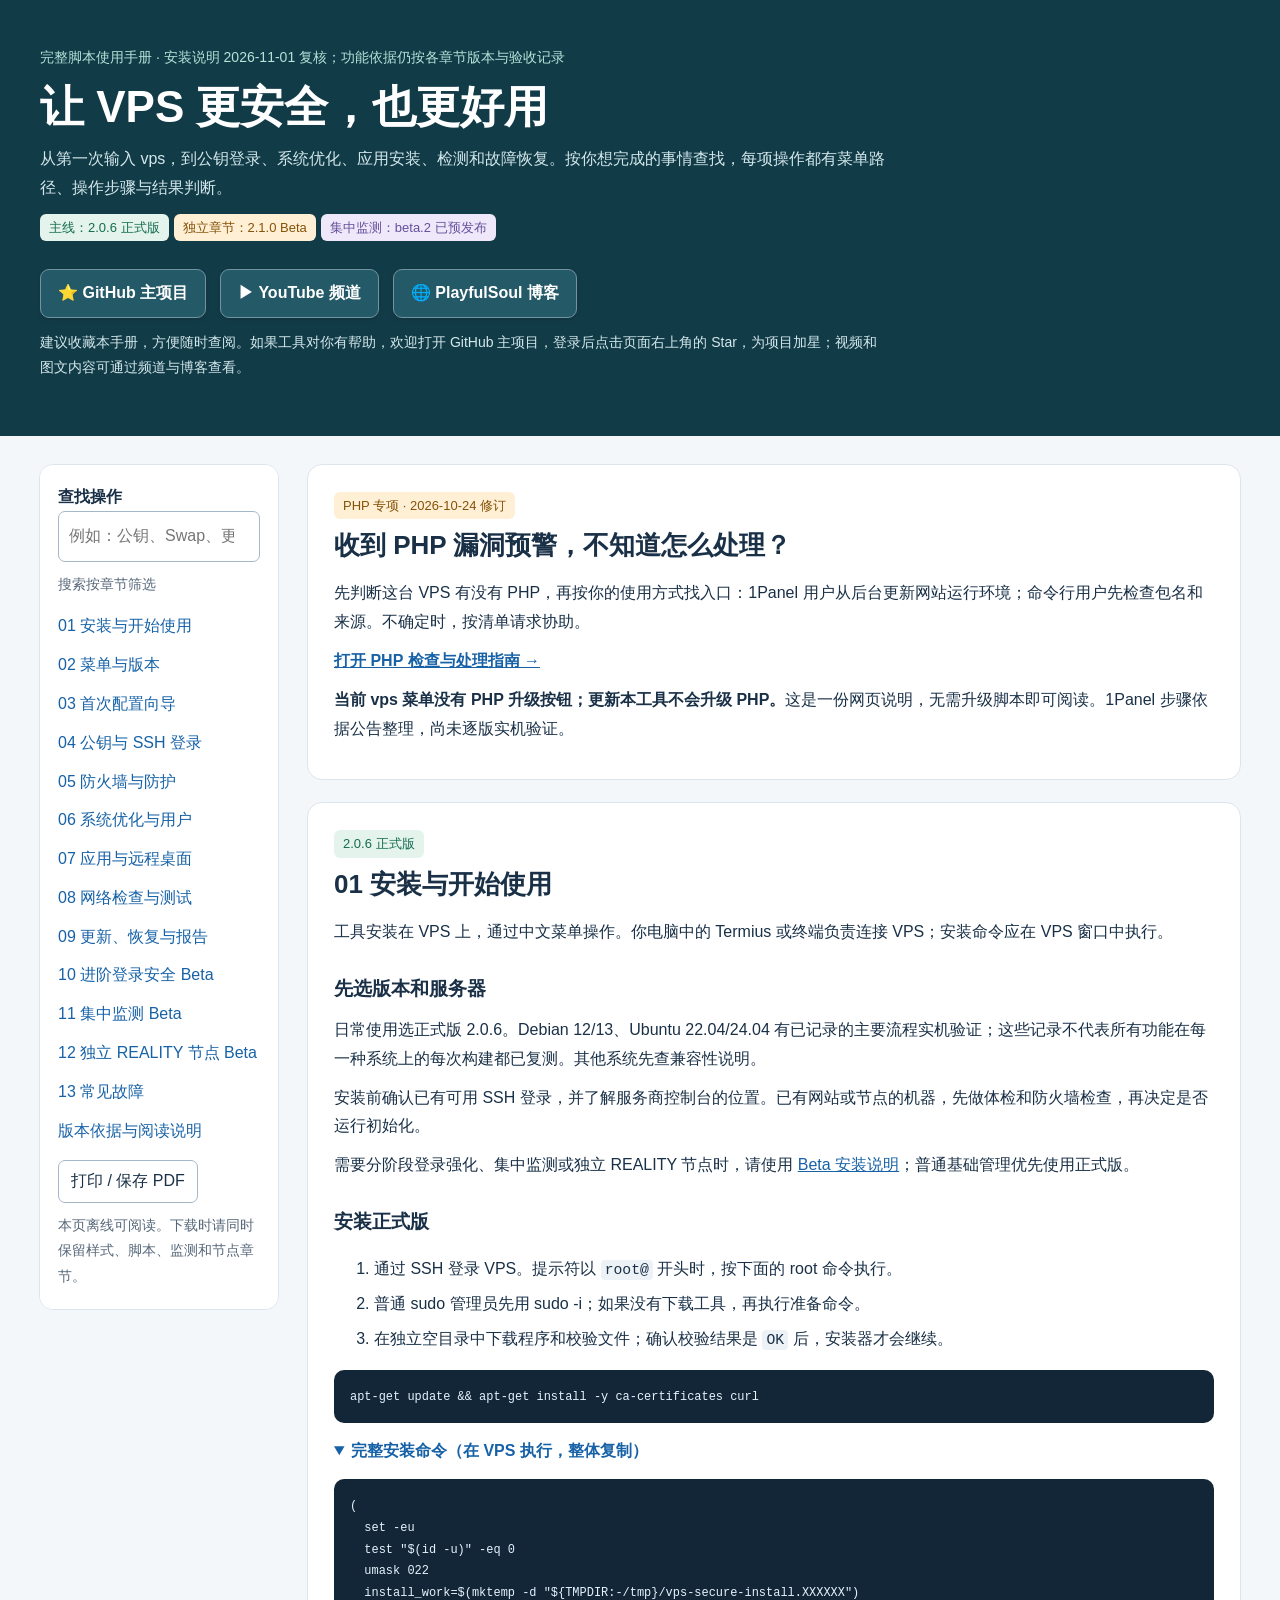
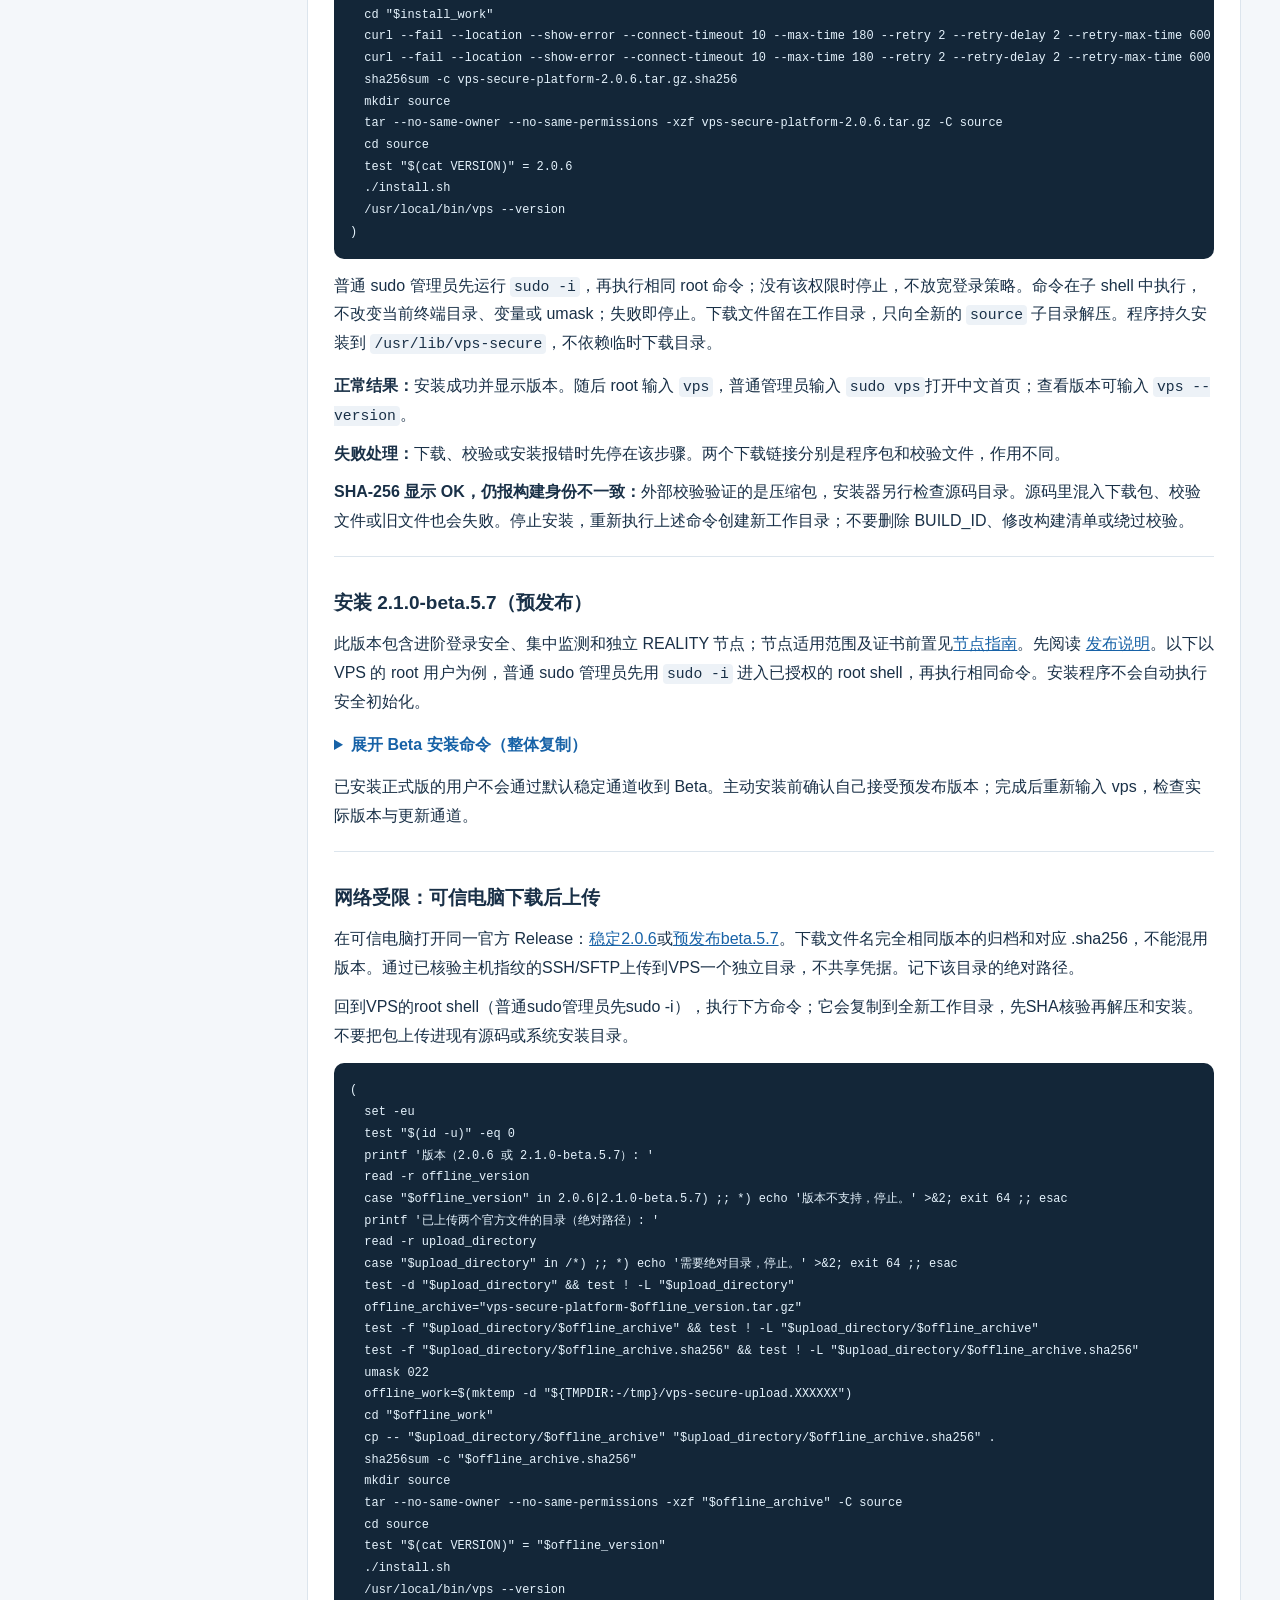
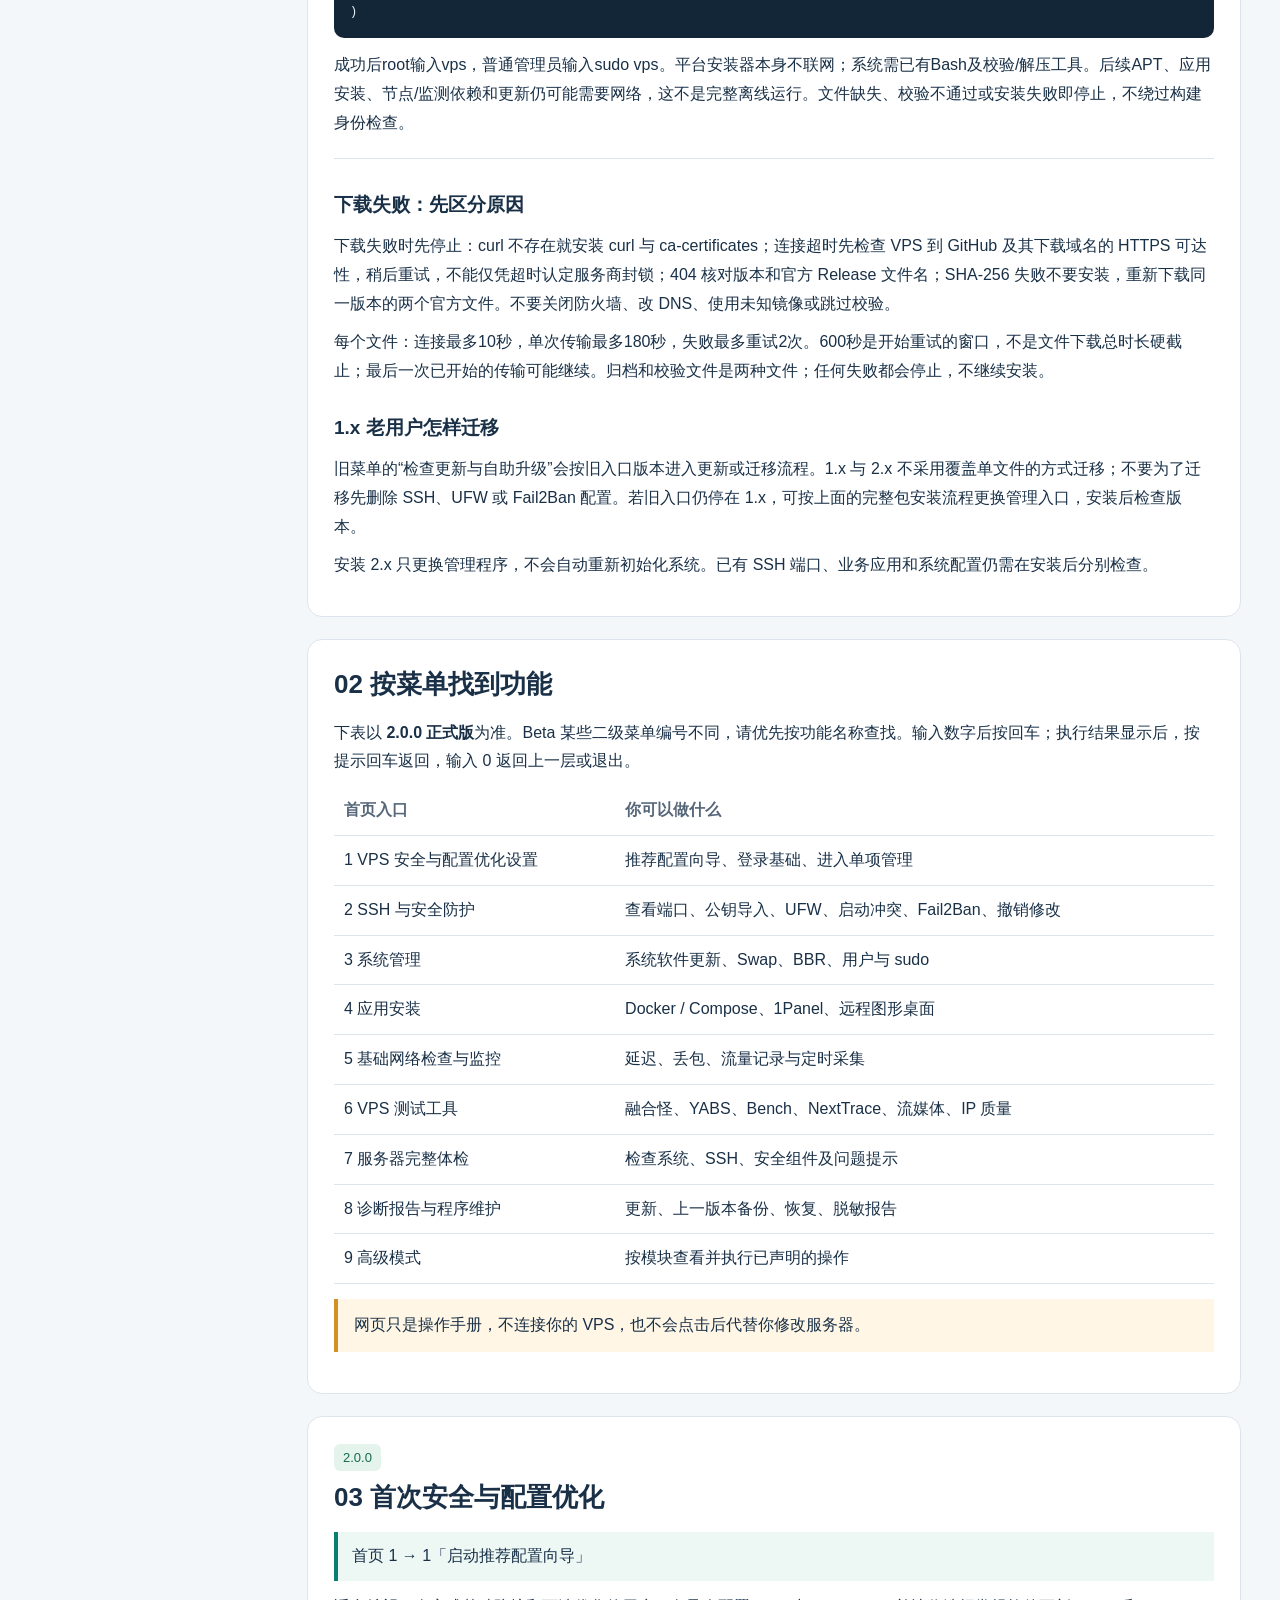
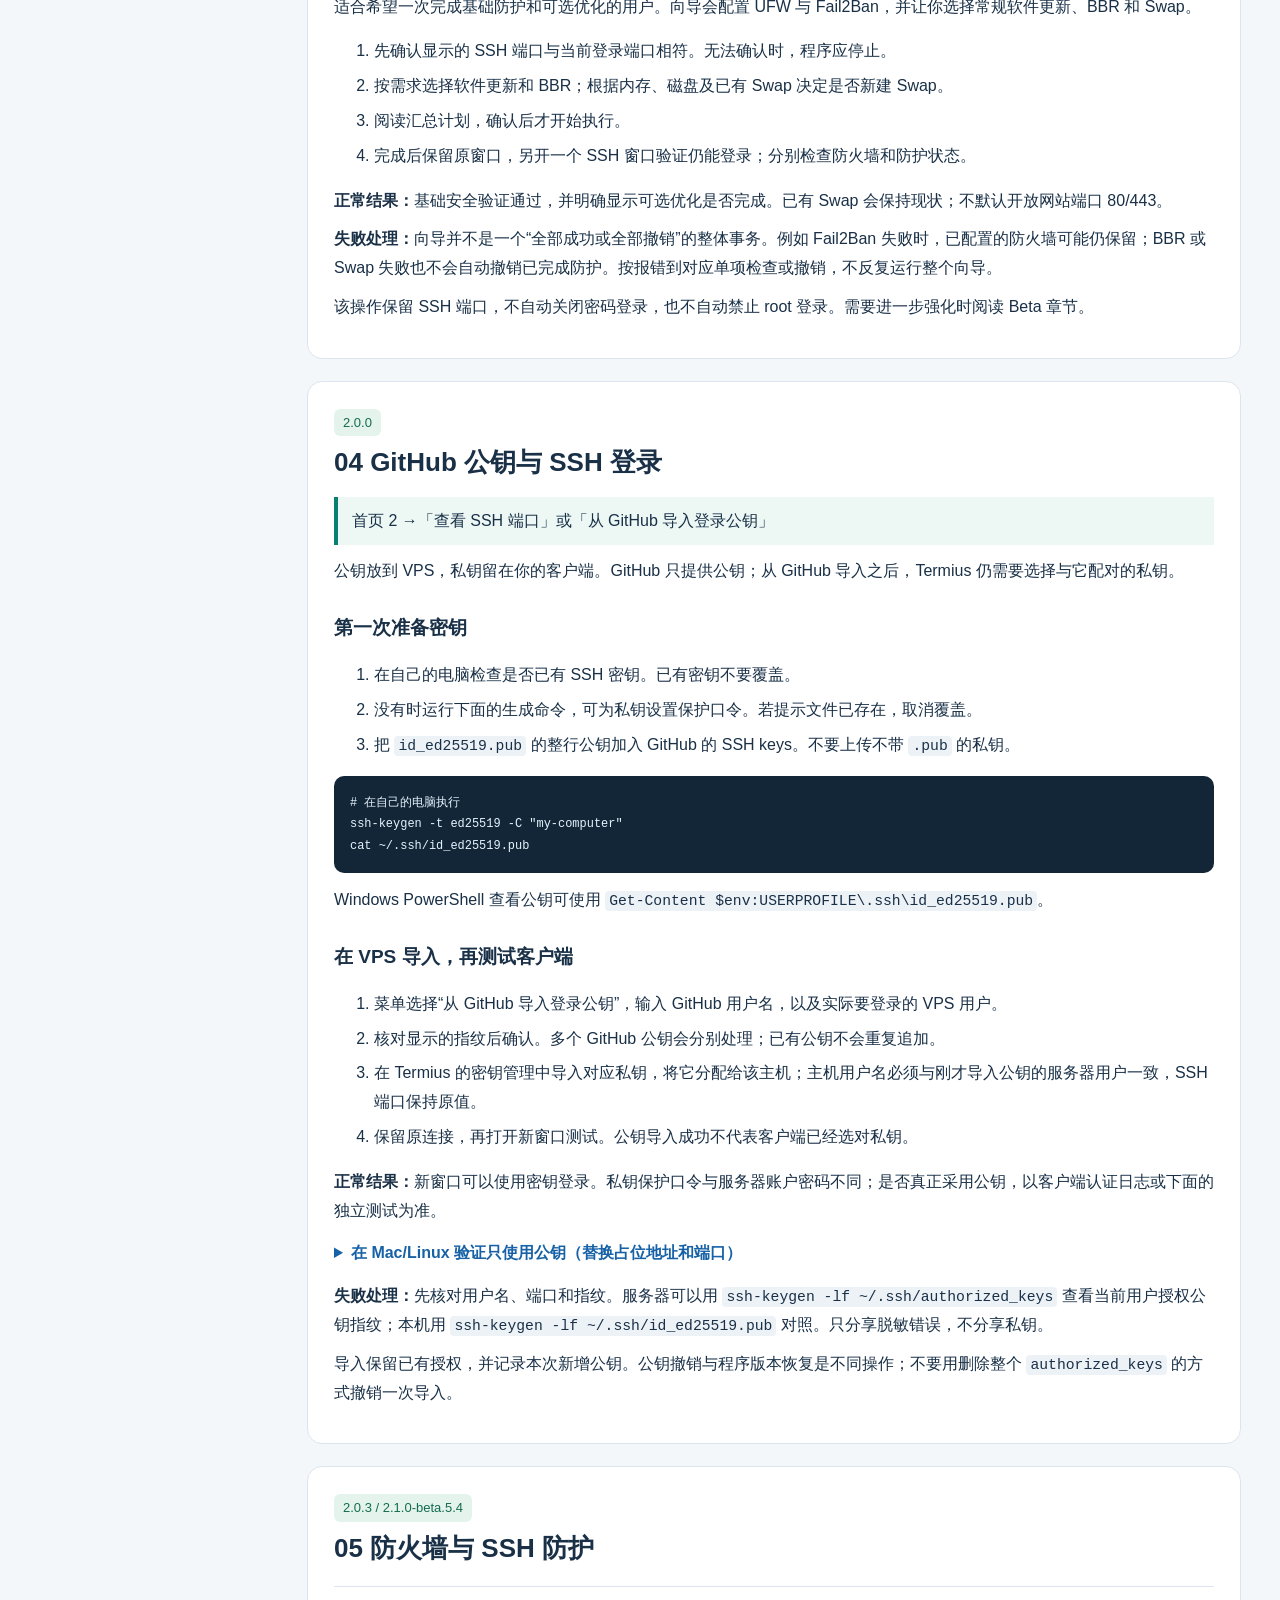
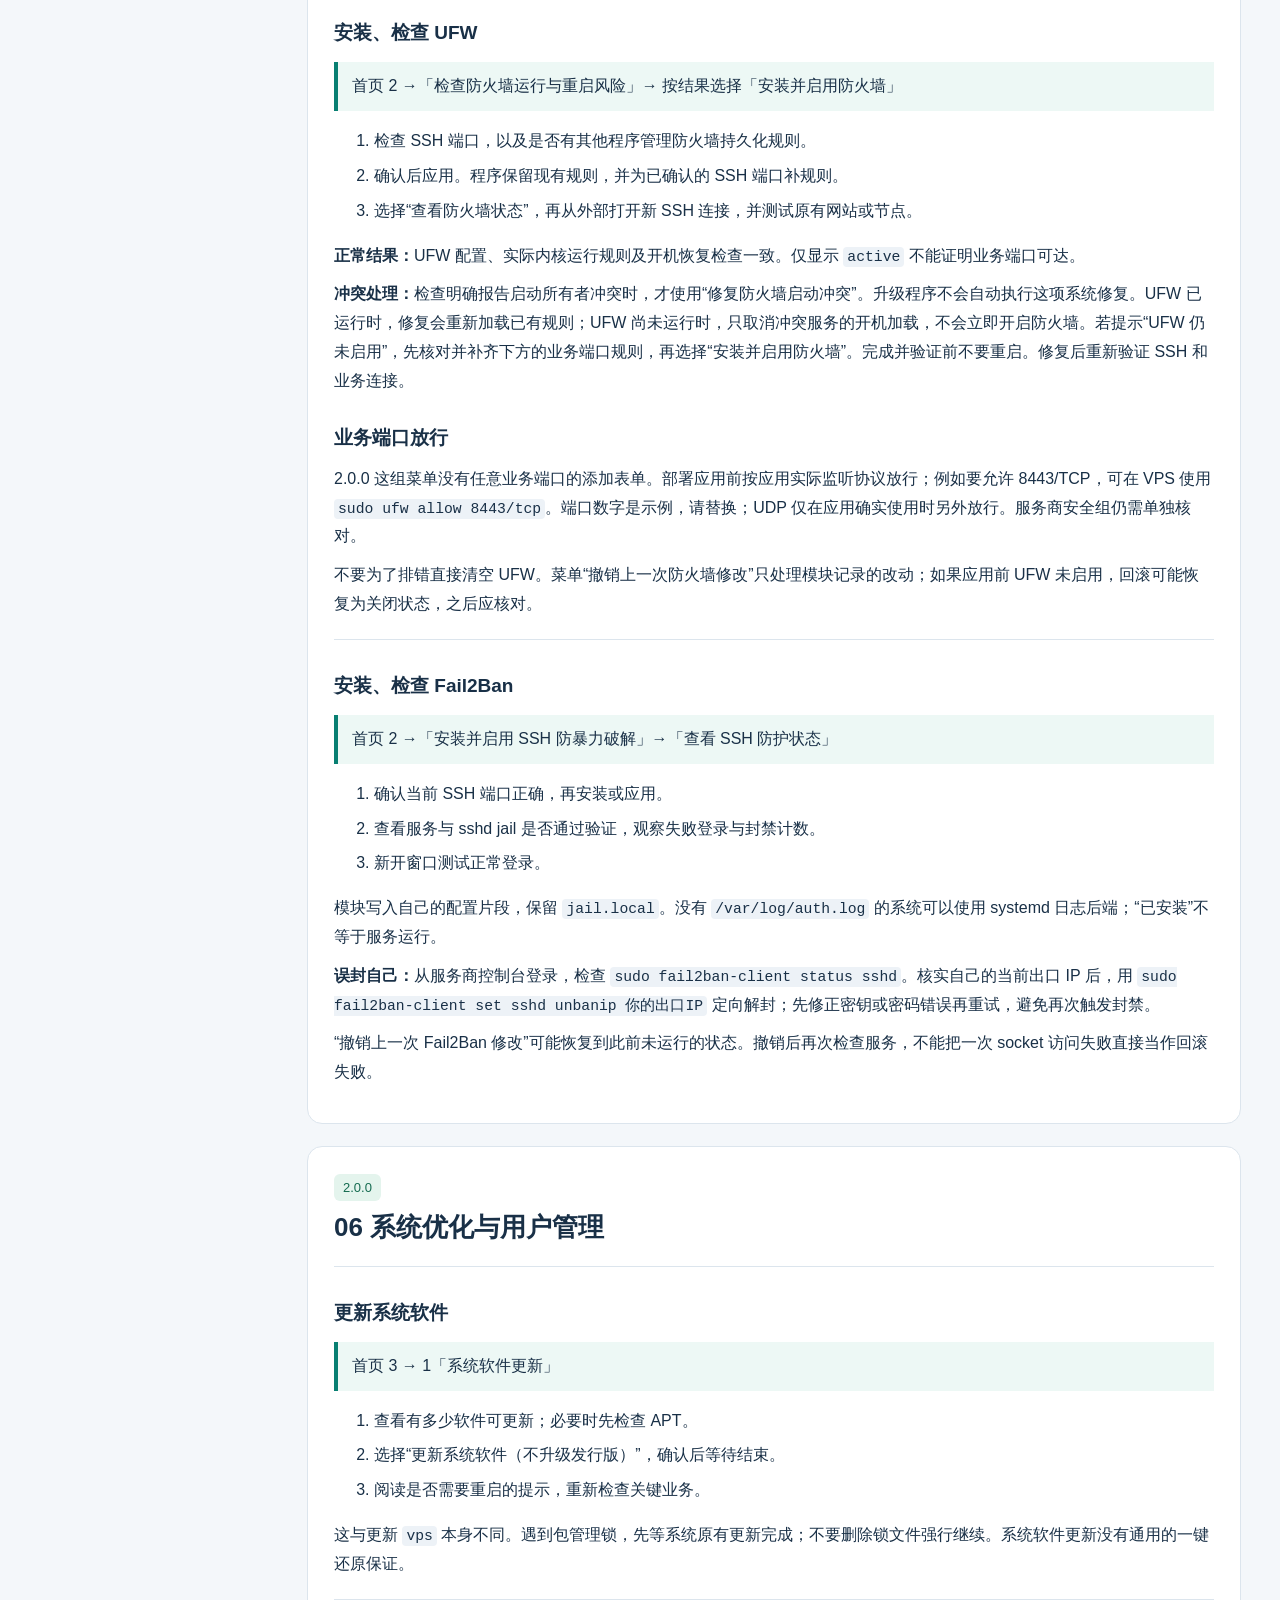
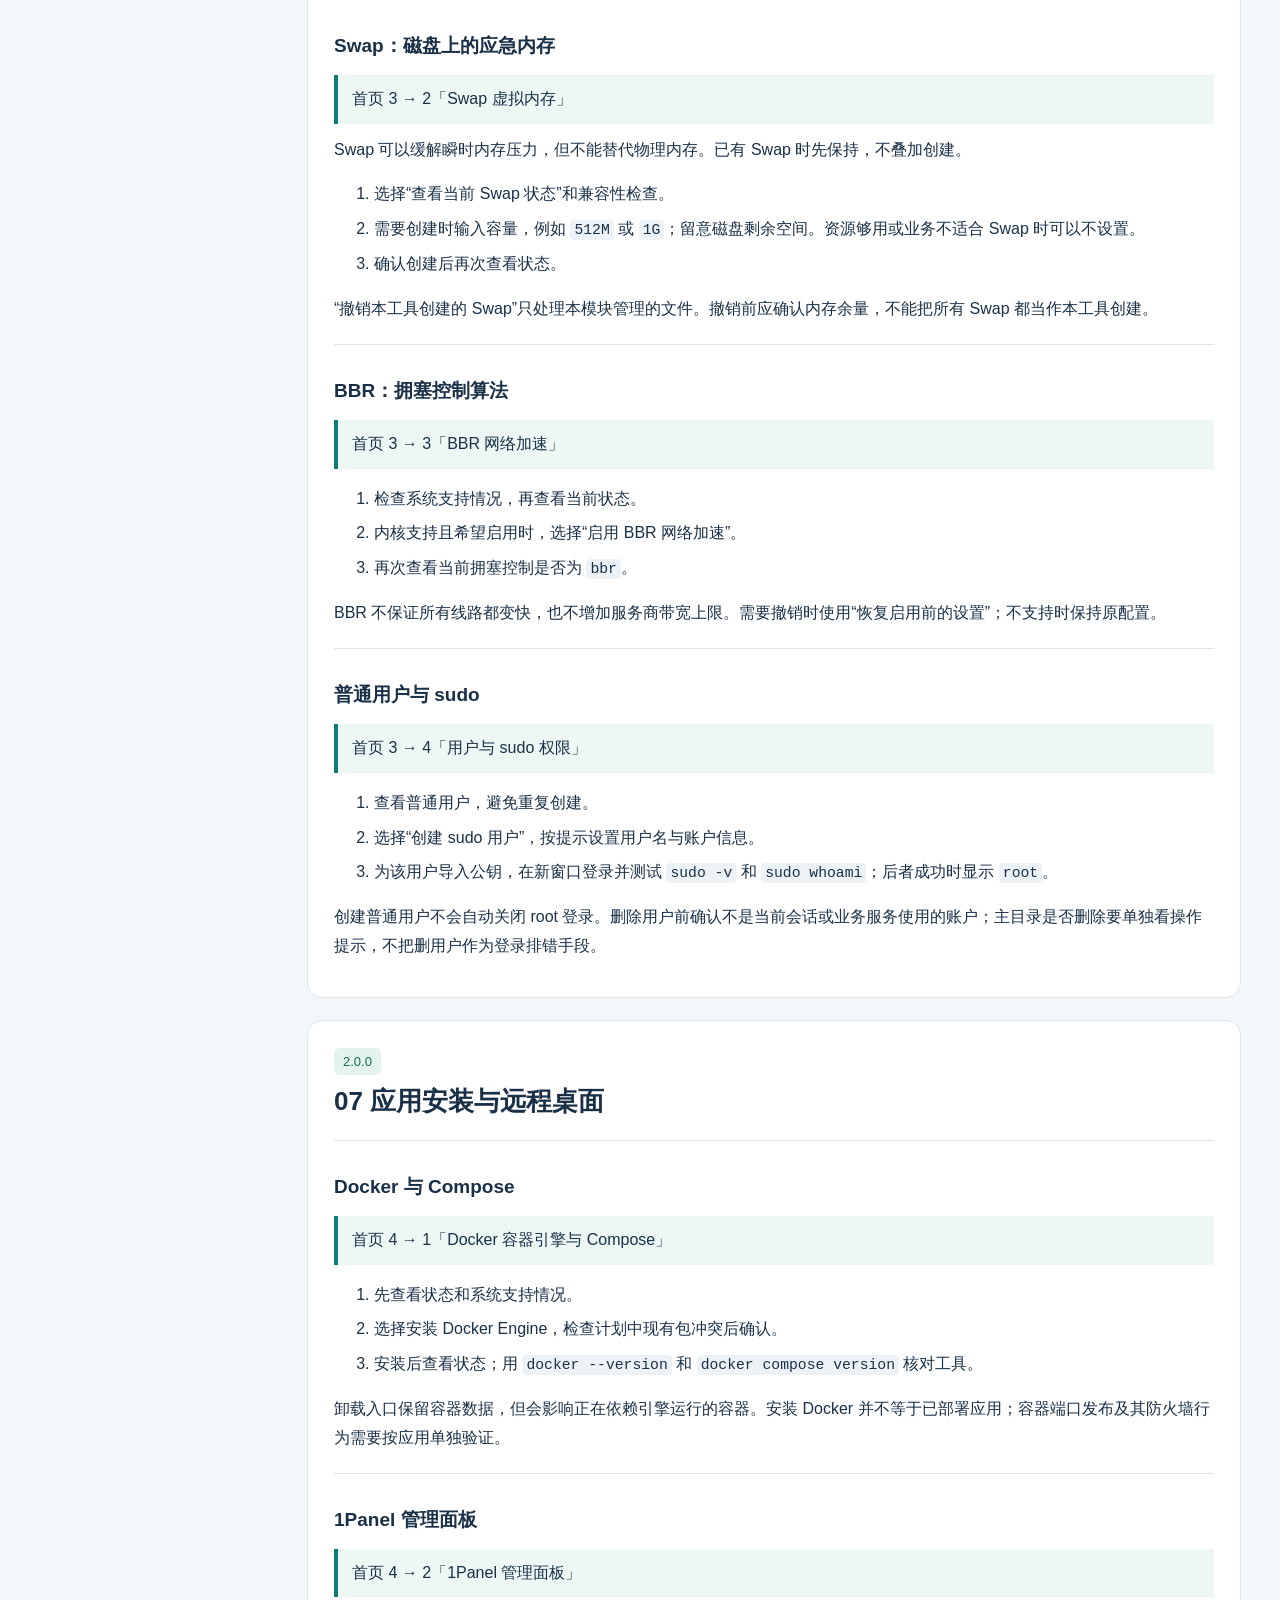
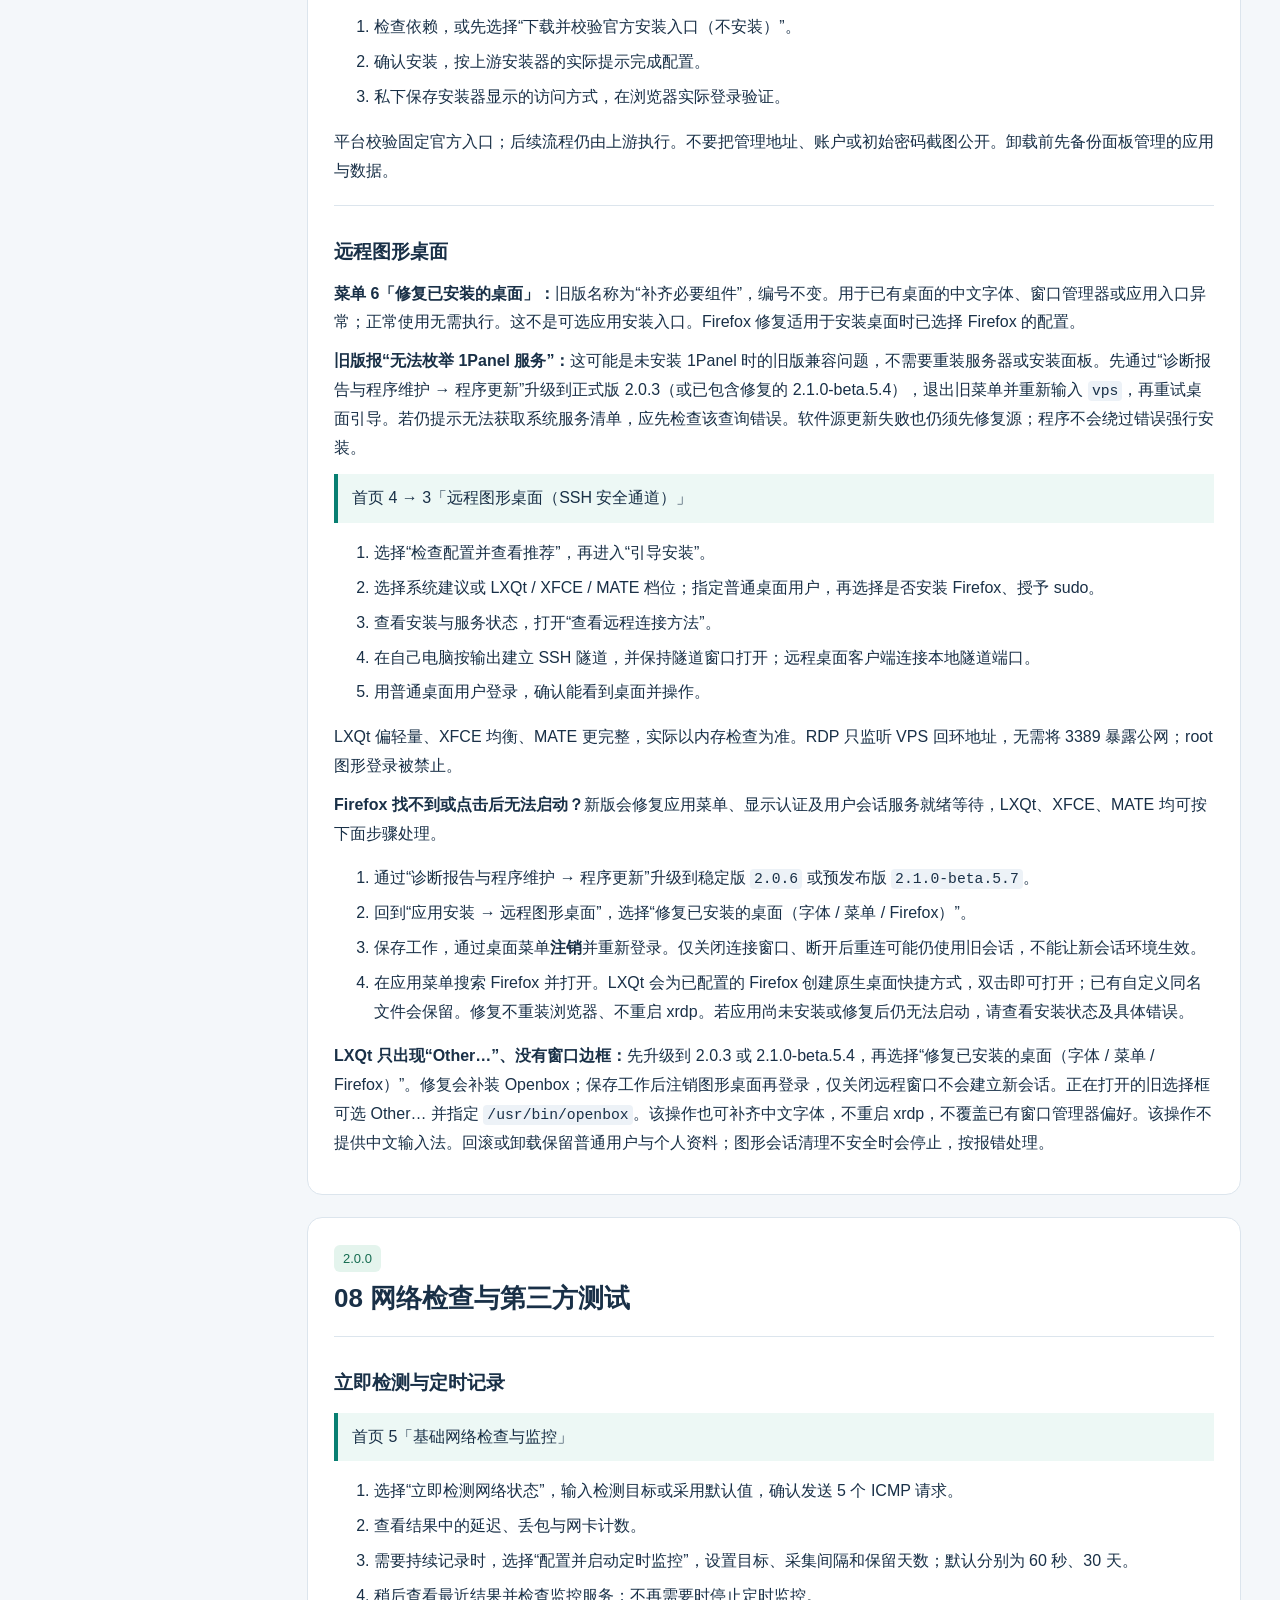
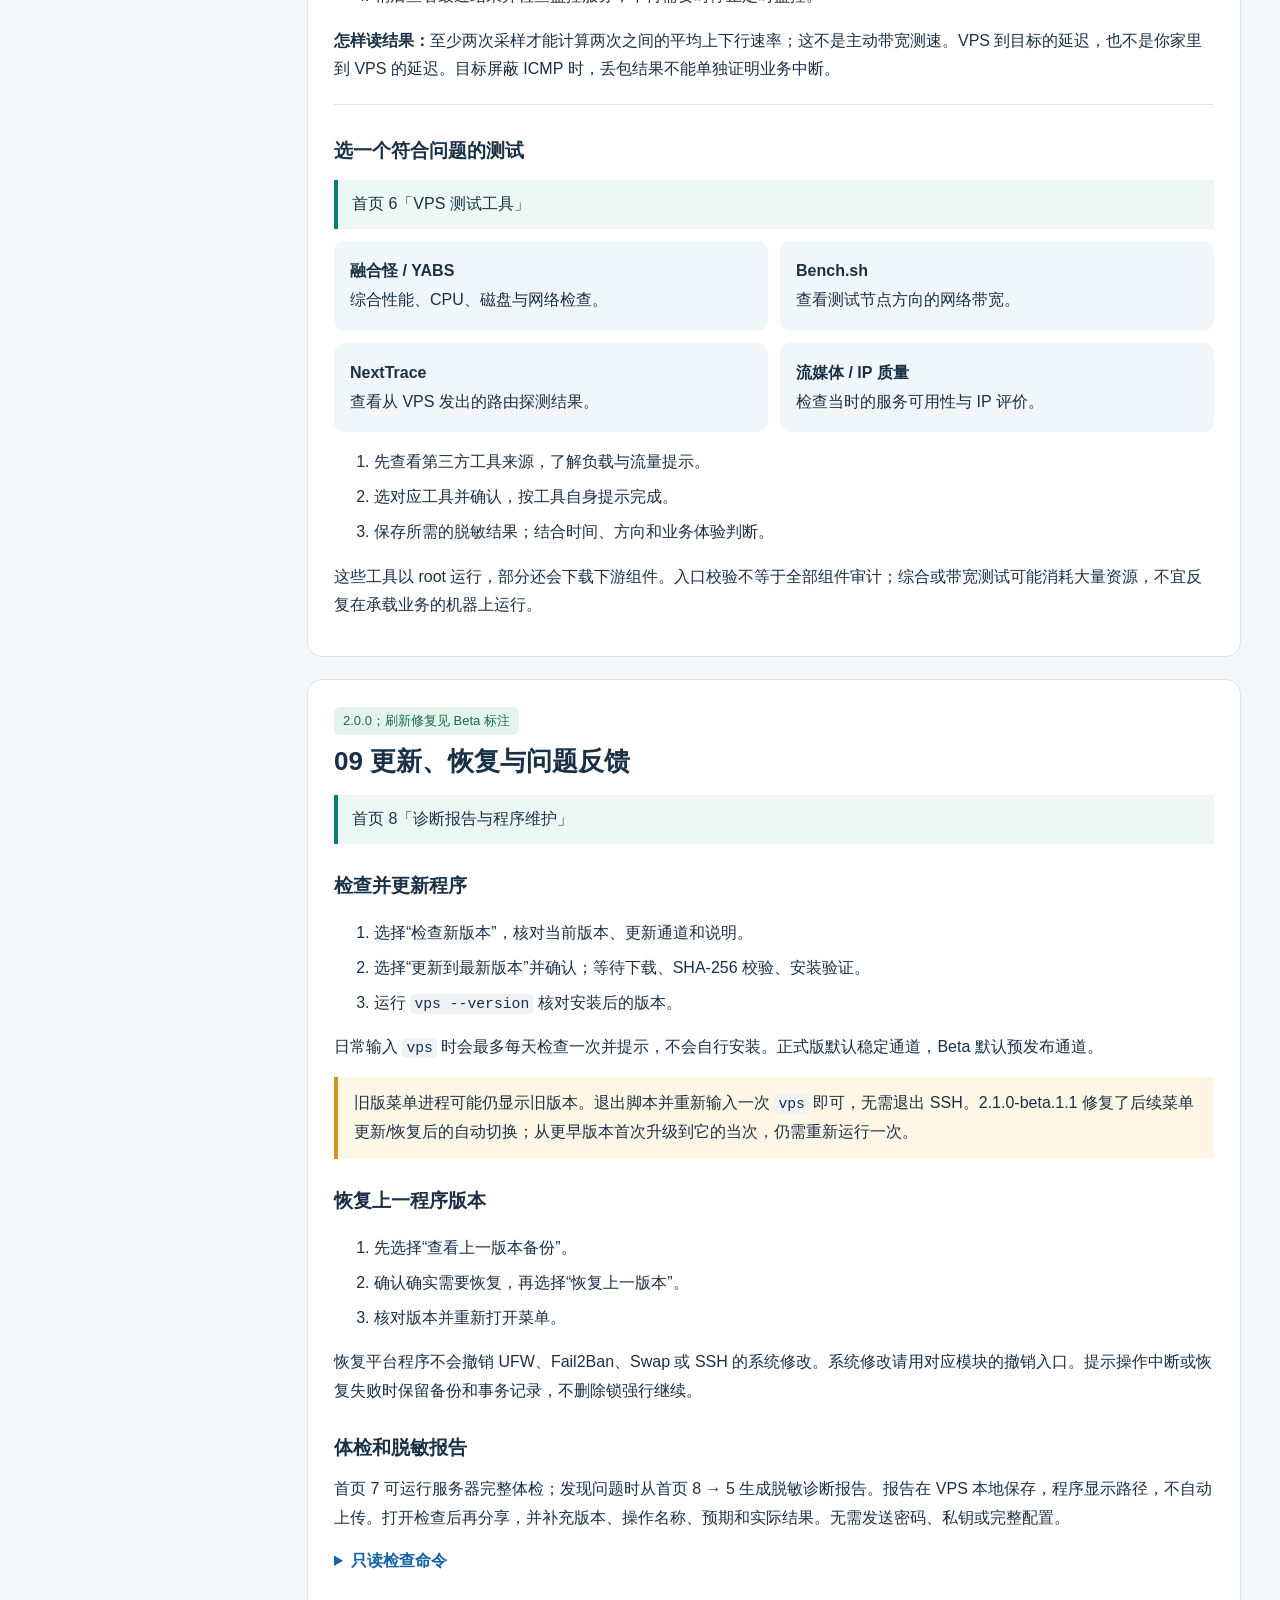
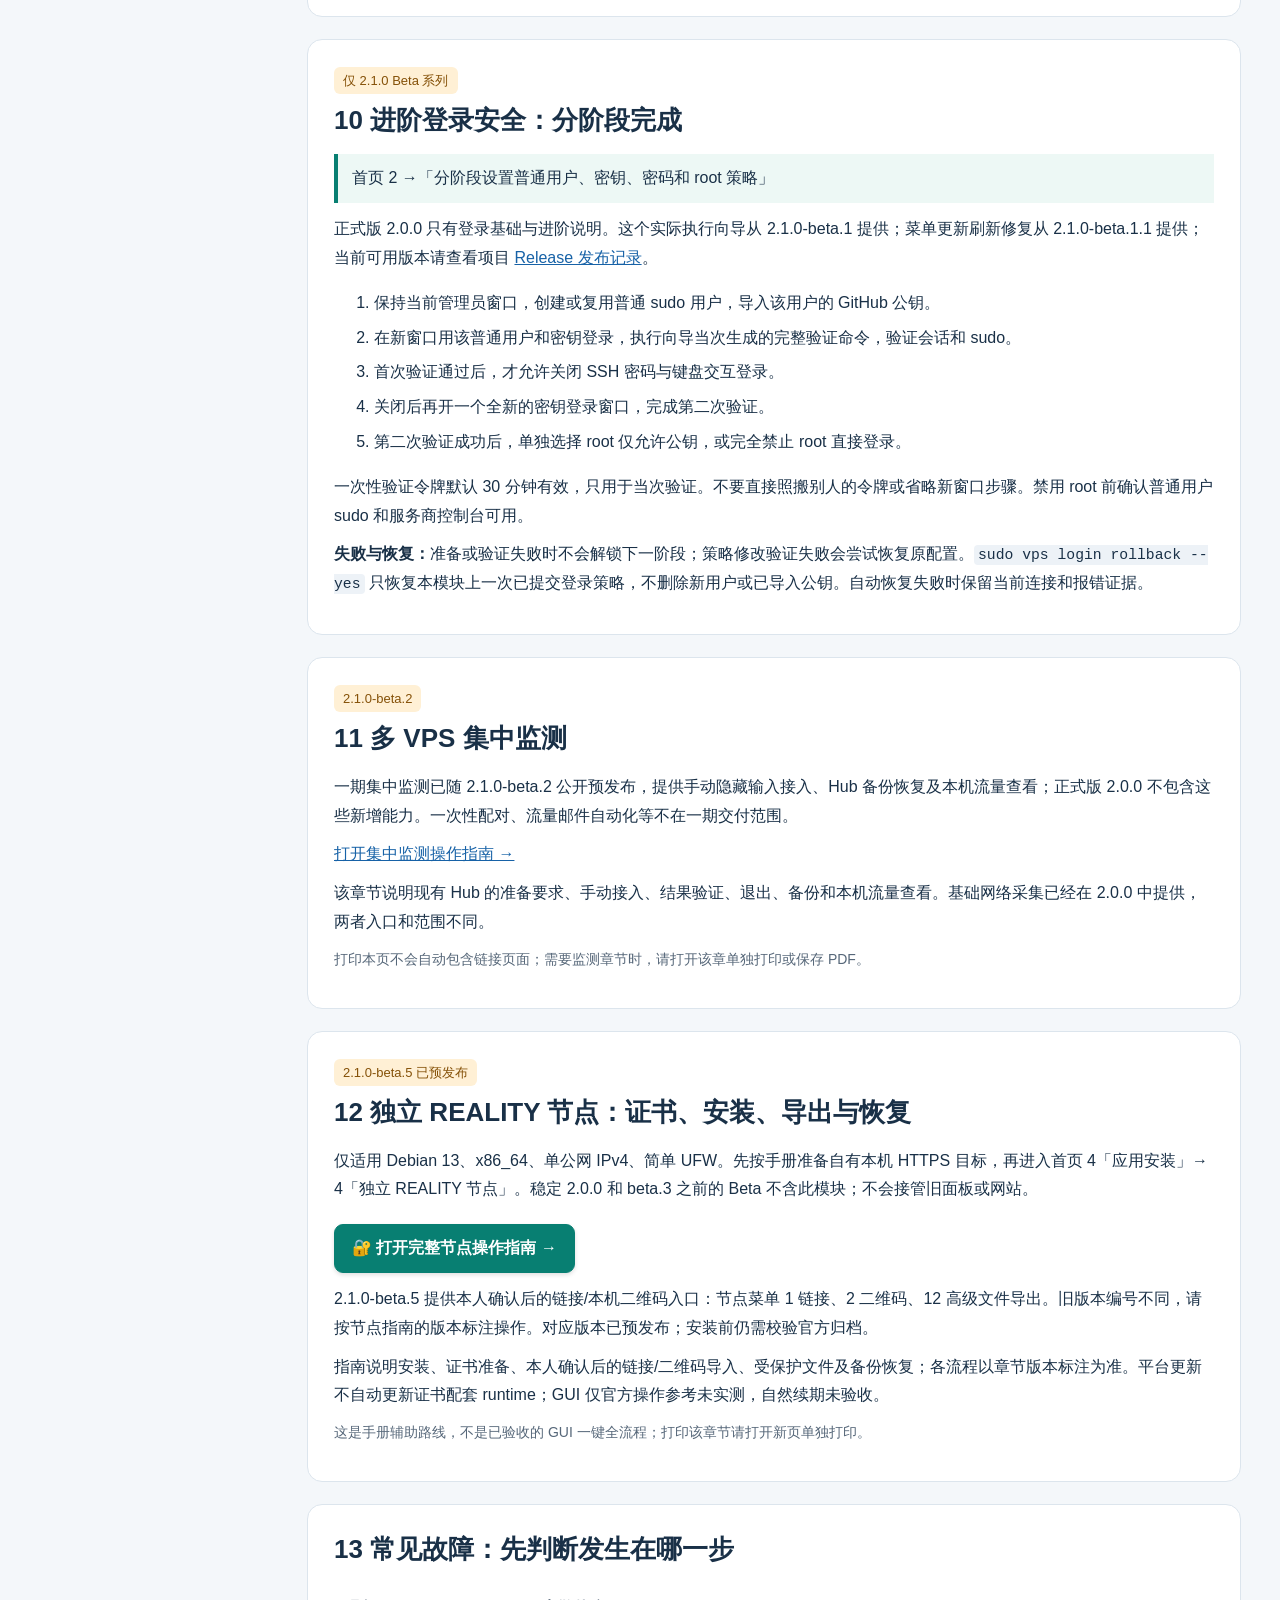
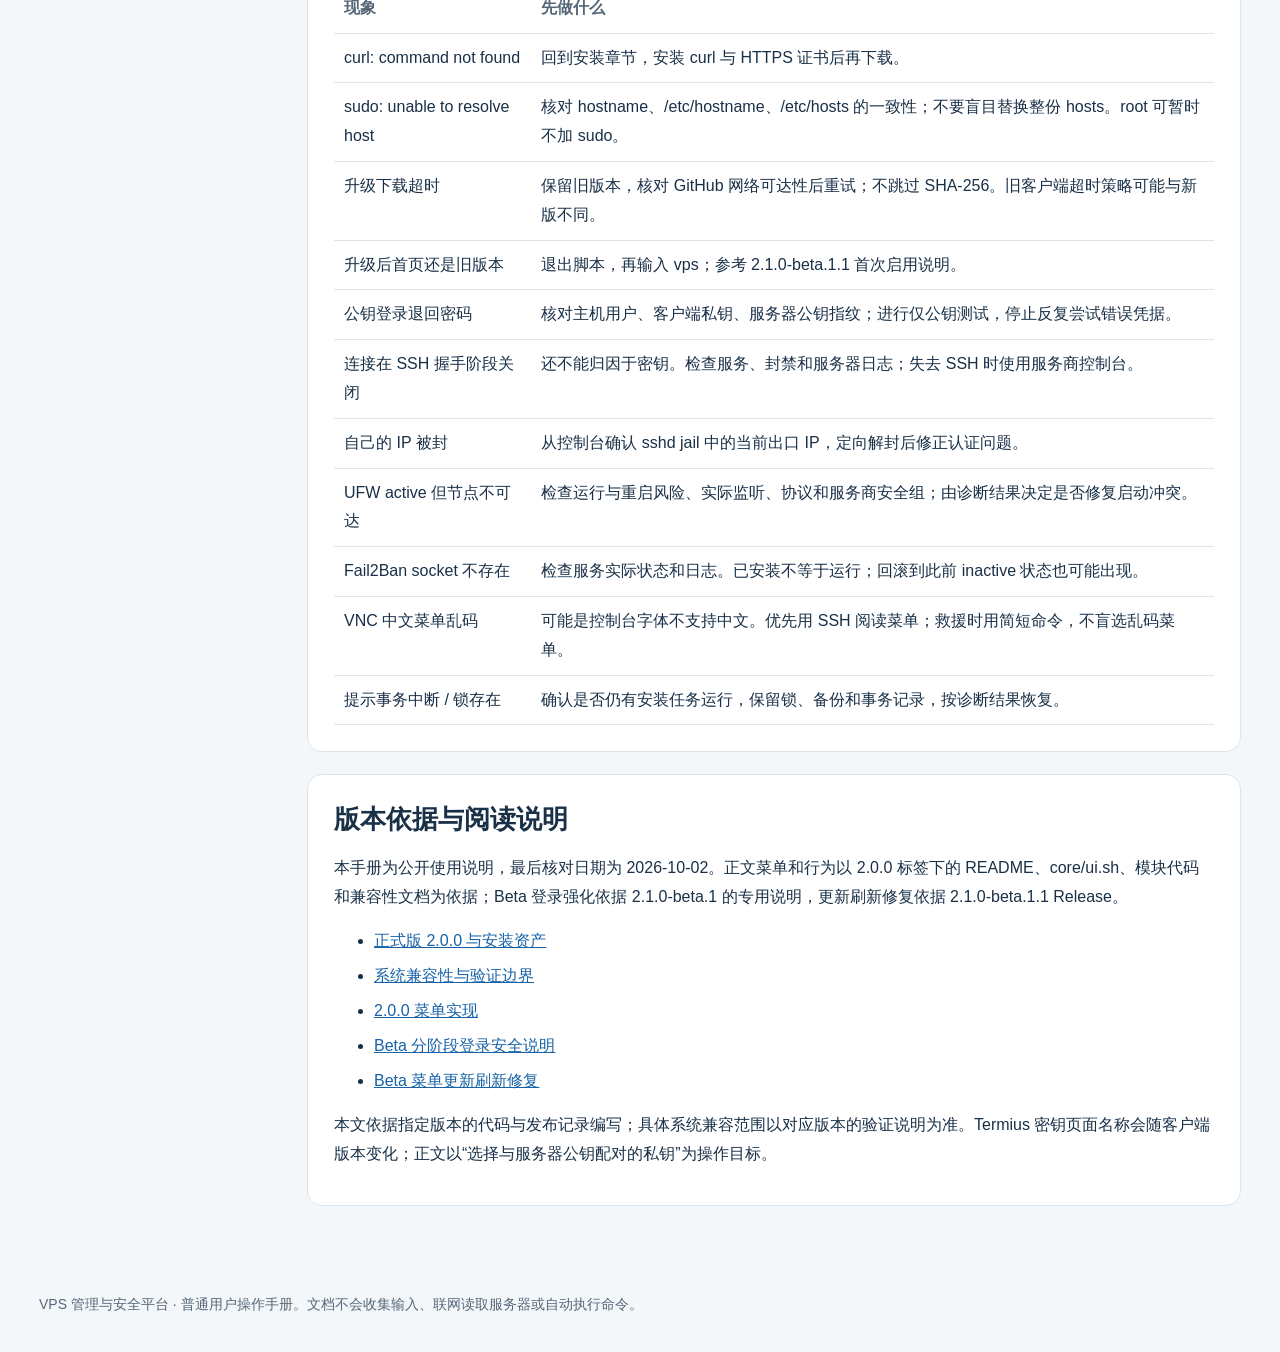
==== commit 44ea19ad: "docs: identify the previous desktop repair menu name" ====
--- a/manual/index.html
+++ b/manual/index.html
@@ -101,7 +101,7 @@
 
 <section id="apps"><span class="tag">2.0.0</span><h2>07 应用安装与远程桌面</h2><article><h3>Docker 与 Compose</h3><div class="route">首页 4 → 1「Docker 容器引擎与 Compose」</div><ol><li>先查看状态和系统支持情况。</li><li>选择安装 Docker Engine，检查计划中现有包冲突后确认。</li><li>安装后查看状态；用 <code>docker --version</code> 和 <code>docker compose version</code> 核对工具。</li></ol><p>卸载入口保留容器数据，但会影响正在依赖引擎运行的容器。安装 Docker 并不等于已部署应用；容器端口发布及其防火墙行为需要按应用单独验证。</p></article>
 <article><h3>1Panel 管理面板</h3><div class="route">首页 4 → 2「1Panel 管理面板」</div><ol><li>检查依赖，或先选择“下载并校验官方安装入口（不安装）”。</li><li>确认安装，按上游安装器的实际提示完成配置。</li><li>私下保存安装器显示的访问方式，在浏览器实际登录验证。</li></ol><p>平台校验固定官方入口；后续流程仍由上游执行。不要把管理地址、账户或初始密码截图公开。卸载前先备份面板管理的应用与数据。</p></article>
-<article><h3>远程图形桌面</h3><p><strong>菜单 6「修复已安装的桌面」：</strong>用于已有桌面的中文字体、窗口管理器或应用入口异常；正常使用无需执行。这不是可选应用安装入口。Firefox 修复适用于安装桌面时已选择 Firefox 的配置。</p><p><strong>旧版报“无法枚举 1Panel 服务”：</strong>这可能是未安装 1Panel 时的旧版兼容问题，不需要重装服务器或安装面板。先通过“诊断报告与程序维护 → 程序更新”升级到正式版 2.0.3（或已包含修复的 2.1.0-beta.5.4），退出旧菜单并重新输入 <code>vps</code>，再重试桌面引导。若仍提示无法获取系统服务清单，应先检查该查询错误。软件源更新失败也仍须先修复源；程序不会绕过错误强行安装。</p><div class="route">首页 4 → 3「远程图形桌面（SSH 安全通道）」</div><ol><li>选择“检查配置并查看推荐”，再进入“引导安装”。</li><li>选择系统建议或 LXQt / XFCE / MATE 档位；指定普通桌面用户，再选择是否安装 Firefox、授予 sudo。</li><li>查看安装与服务状态，打开“查看远程连接方法”。</li><li>在自己电脑按输出建立 SSH 隧道，并保持隧道窗口打开；远程桌面客户端连接本地隧道端口。</li><li>用普通桌面用户登录，确认能看到桌面并操作。</li></ol><p>LXQt 偏轻量、XFCE 均衡、MATE 更完整，实际以内存检查为准。RDP 只监听 VPS 回环地址，无需将 3389 暴露公网；root 图形登录被禁止。</p><p><strong>Firefox 找不到或点击后无法启动？</strong>新版会修复应用菜单、显示认证及用户会话服务就绪等待，LXQt、XFCE、MATE 均可按下面步骤处理。</p><ol><li>通过“诊断报告与程序维护 → 程序更新”升级到稳定版 <code>2.0.6</code> 或预发布版 <code>2.1.0-beta.5.7</code>。</li><li>回到“应用安装 → 远程图形桌面”，选择“修复已安装的桌面（字体 / 菜单 / Firefox）”。</li><li>保存工作，通过桌面菜单<strong>注销</strong>并重新登录。仅关闭连接窗口、断开后重连可能仍使用旧会话，不能让新会话环境生效。</li><li>在应用菜单搜索 Firefox 并打开。LXQt 会为已配置的 Firefox 创建原生桌面快捷方式，双击即可打开；已有自定义同名文件会保留。修复不重装浏览器、不重启 xrdp。若应用尚未安装或修复后仍无法启动，请查看安装状态及具体错误。</li></ol><p><strong>LXQt 只出现“Other…”、没有窗口边框：</strong>先升级到 2.0.3 或 2.1.0-beta.5.4，再选择“修复已安装的桌面（字体 / 菜单 / Firefox）”。修复会补装 Openbox；保存工作后注销图形桌面再登录，仅关闭远程窗口不会建立新会话。正在打开的旧选择框可选 Other… 并指定 <code>/usr/bin/openbox</code>。该操作也可补齐中文字体，不重启 xrdp，不覆盖已有窗口管理器偏好。该操作不提供中文输入法。回滚或卸载保留普通用户与个人资料；图形会话清理不安全时会停止，按报错处理。</p></article></section>
+<article><h3>远程图形桌面</h3><p><strong>菜单 6「修复已安装的桌面」：</strong>旧版名称为“补齐必要组件”，编号不变。用于已有桌面的中文字体、窗口管理器或应用入口异常；正常使用无需执行。这不是可选应用安装入口。Firefox 修复适用于安装桌面时已选择 Firefox 的配置。</p><p><strong>旧版报“无法枚举 1Panel 服务”：</strong>这可能是未安装 1Panel 时的旧版兼容问题，不需要重装服务器或安装面板。先通过“诊断报告与程序维护 → 程序更新”升级到正式版 2.0.3（或已包含修复的 2.1.0-beta.5.4），退出旧菜单并重新输入 <code>vps</code>，再重试桌面引导。若仍提示无法获取系统服务清单，应先检查该查询错误。软件源更新失败也仍须先修复源；程序不会绕过错误强行安装。</p><div class="route">首页 4 → 3「远程图形桌面（SSH 安全通道）」</div><ol><li>选择“检查配置并查看推荐”，再进入“引导安装”。</li><li>选择系统建议或 LXQt / XFCE / MATE 档位；指定普通桌面用户，再选择是否安装 Firefox、授予 sudo。</li><li>查看安装与服务状态，打开“查看远程连接方法”。</li><li>在自己电脑按输出建立 SSH 隧道，并保持隧道窗口打开；远程桌面客户端连接本地隧道端口。</li><li>用普通桌面用户登录，确认能看到桌面并操作。</li></ol><p>LXQt 偏轻量、XFCE 均衡、MATE 更完整，实际以内存检查为准。RDP 只监听 VPS 回环地址，无需将 3389 暴露公网；root 图形登录被禁止。</p><p><strong>Firefox 找不到或点击后无法启动？</strong>新版会修复应用菜单、显示认证及用户会话服务就绪等待，LXQt、XFCE、MATE 均可按下面步骤处理。</p><ol><li>通过“诊断报告与程序维护 → 程序更新”升级到稳定版 <code>2.0.6</code> 或预发布版 <code>2.1.0-beta.5.7</code>。</li><li>回到“应用安装 → 远程图形桌面”，选择“修复已安装的桌面（字体 / 菜单 / Firefox）”。</li><li>保存工作，通过桌面菜单<strong>注销</strong>并重新登录。仅关闭连接窗口、断开后重连可能仍使用旧会话，不能让新会话环境生效。</li><li>在应用菜单搜索 Firefox 并打开。LXQt 会为已配置的 Firefox 创建原生桌面快捷方式，双击即可打开；已有自定义同名文件会保留。修复不重装浏览器、不重启 xrdp。若应用尚未安装或修复后仍无法启动，请查看安装状态及具体错误。</li></ol><p><strong>LXQt 只出现“Other…”、没有窗口边框：</strong>先升级到 2.0.3 或 2.1.0-beta.5.4，再选择“修复已安装的桌面（字体 / 菜单 / Firefox）”。修复会补装 Openbox；保存工作后注销图形桌面再登录，仅关闭远程窗口不会建立新会话。正在打开的旧选择框可选 Other… 并指定 <code>/usr/bin/openbox</code>。该操作也可补齐中文字体，不重启 xrdp，不覆盖已有窗口管理器偏好。该操作不提供中文输入法。回滚或卸载保留普通用户与个人资料；图形会话清理不安全时会停止，按报错处理。</p></article></section>
 
 <section id="network"><span class="tag">2.0.0</span><h2>08 网络检查与第三方测试</h2><article><h3>立即检测与定时记录</h3><div class="route">首页 5「基础网络检查与监控」</div><ol><li>选择“立即检测网络状态”，输入检测目标或采用默认值，确认发送 5 个 ICMP 请求。</li><li>查看结果中的延迟、丢包与网卡计数。</li><li>需要持续记录时，选择“配置并启动定时监控”，设置目标、采集间隔和保留天数；默认分别为 60 秒、30 天。</li><li>稍后查看最近结果并检查监控服务；不再需要时停止定时监控。</li></ol><p><strong>怎样读结果：</strong>至少两次采样才能计算两次之间的平均上下行速率；这不是主动带宽测速。VPS 到目标的延迟，也不是你家里到 VPS 的延迟。目标屏蔽 ICMP 时，丢包结果不能单独证明业务中断。</p></article>
 <article><h3>选一个符合问题的测试</h3><div class="route">首页 6「VPS 测试工具」</div><div class="grid"><div class="tile"><strong>融合怪 / YABS</strong>综合性能、CPU、磁盘与网络检查。</div><div class="tile"><strong>Bench.sh</strong>查看测试节点方向的网络带宽。</div><div class="tile"><strong>NextTrace</strong>查看从 VPS 发出的路由探测结果。</div><div class="tile"><strong>流媒体 / IP 质量</strong>检查当时的服务可用性与 IP 评价。</div></div><ol><li>先查看第三方工具来源，了解负载与流量提示。</li><li>选对应工具并确认，按工具自身提示完成。</li><li>保存所需的脱敏结果；结合时间、方向和业务体验判断。</li></ol><p>这些工具以 root 运行，部分还会下载下游组件。入口校验不等于全部组件审计；综合或带宽测试可能消耗大量资源，不宜反复在承载业务的机器上运行。</p></article></section>
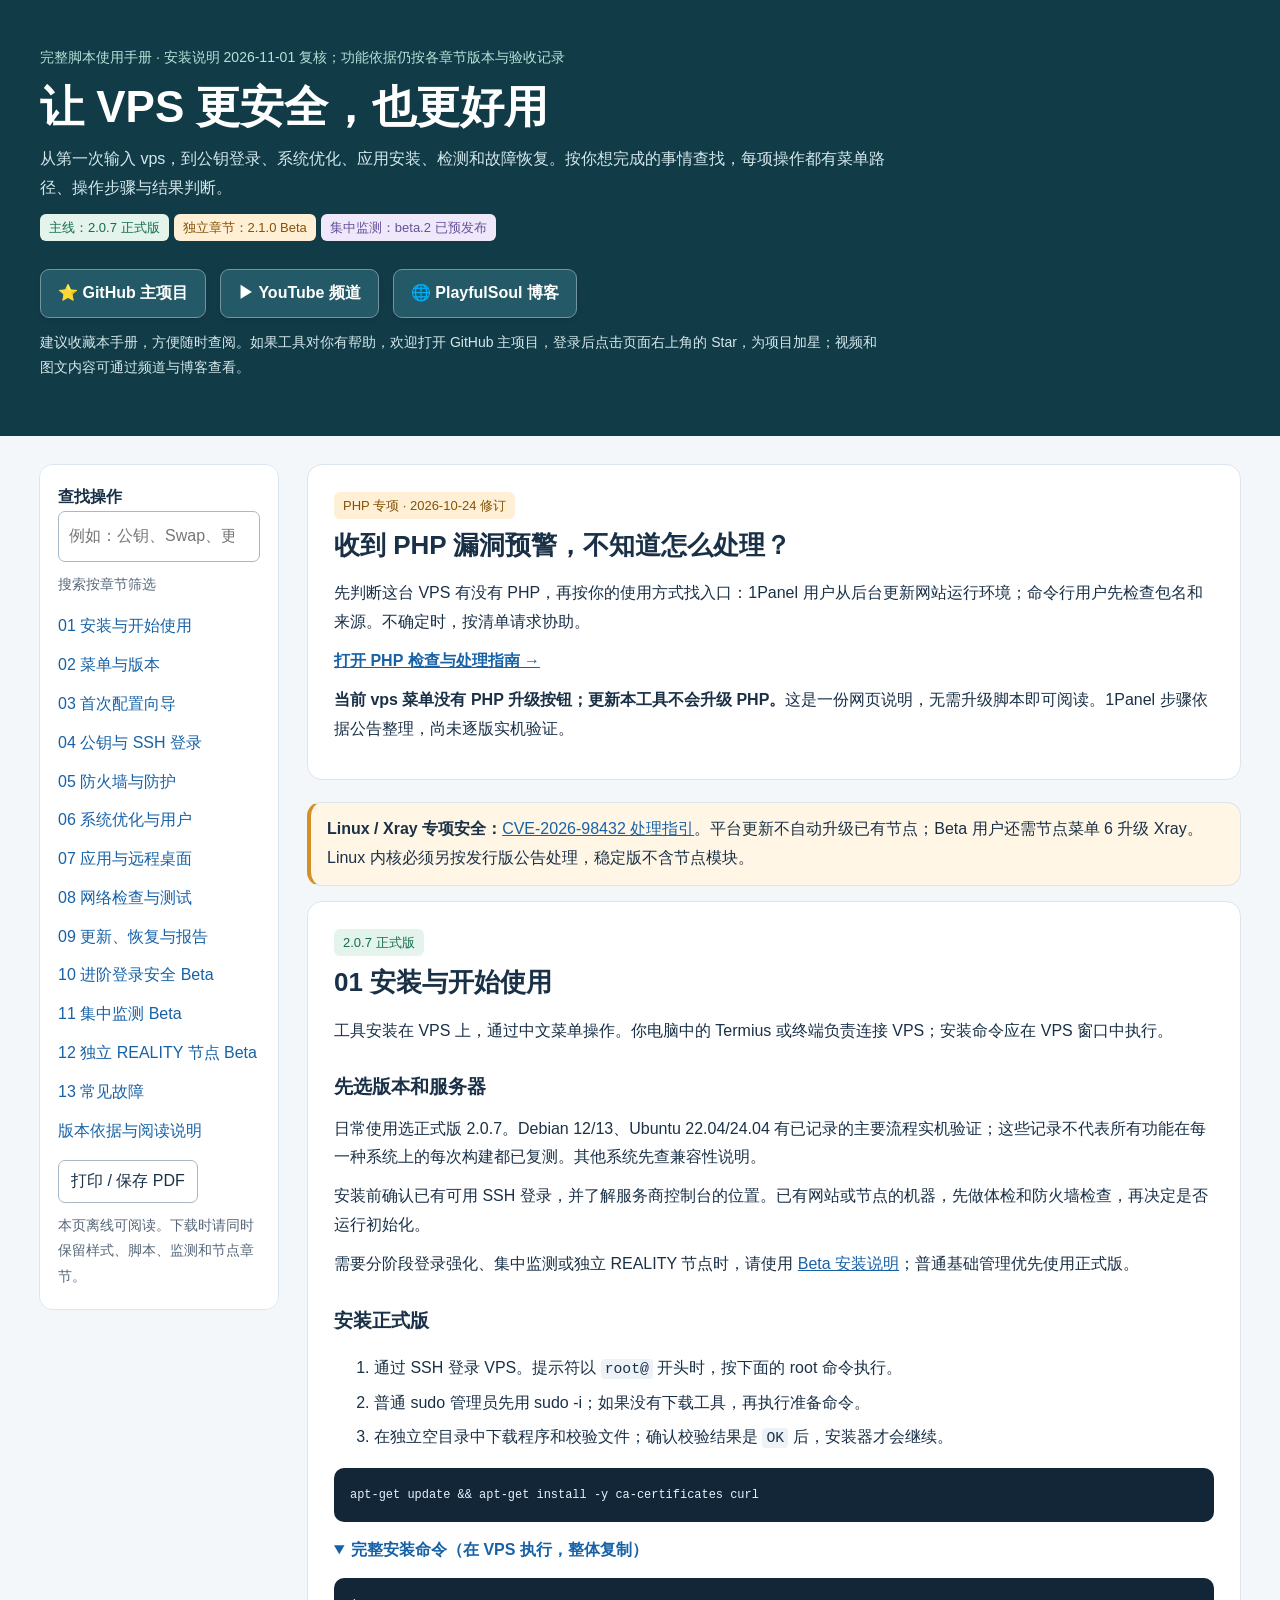
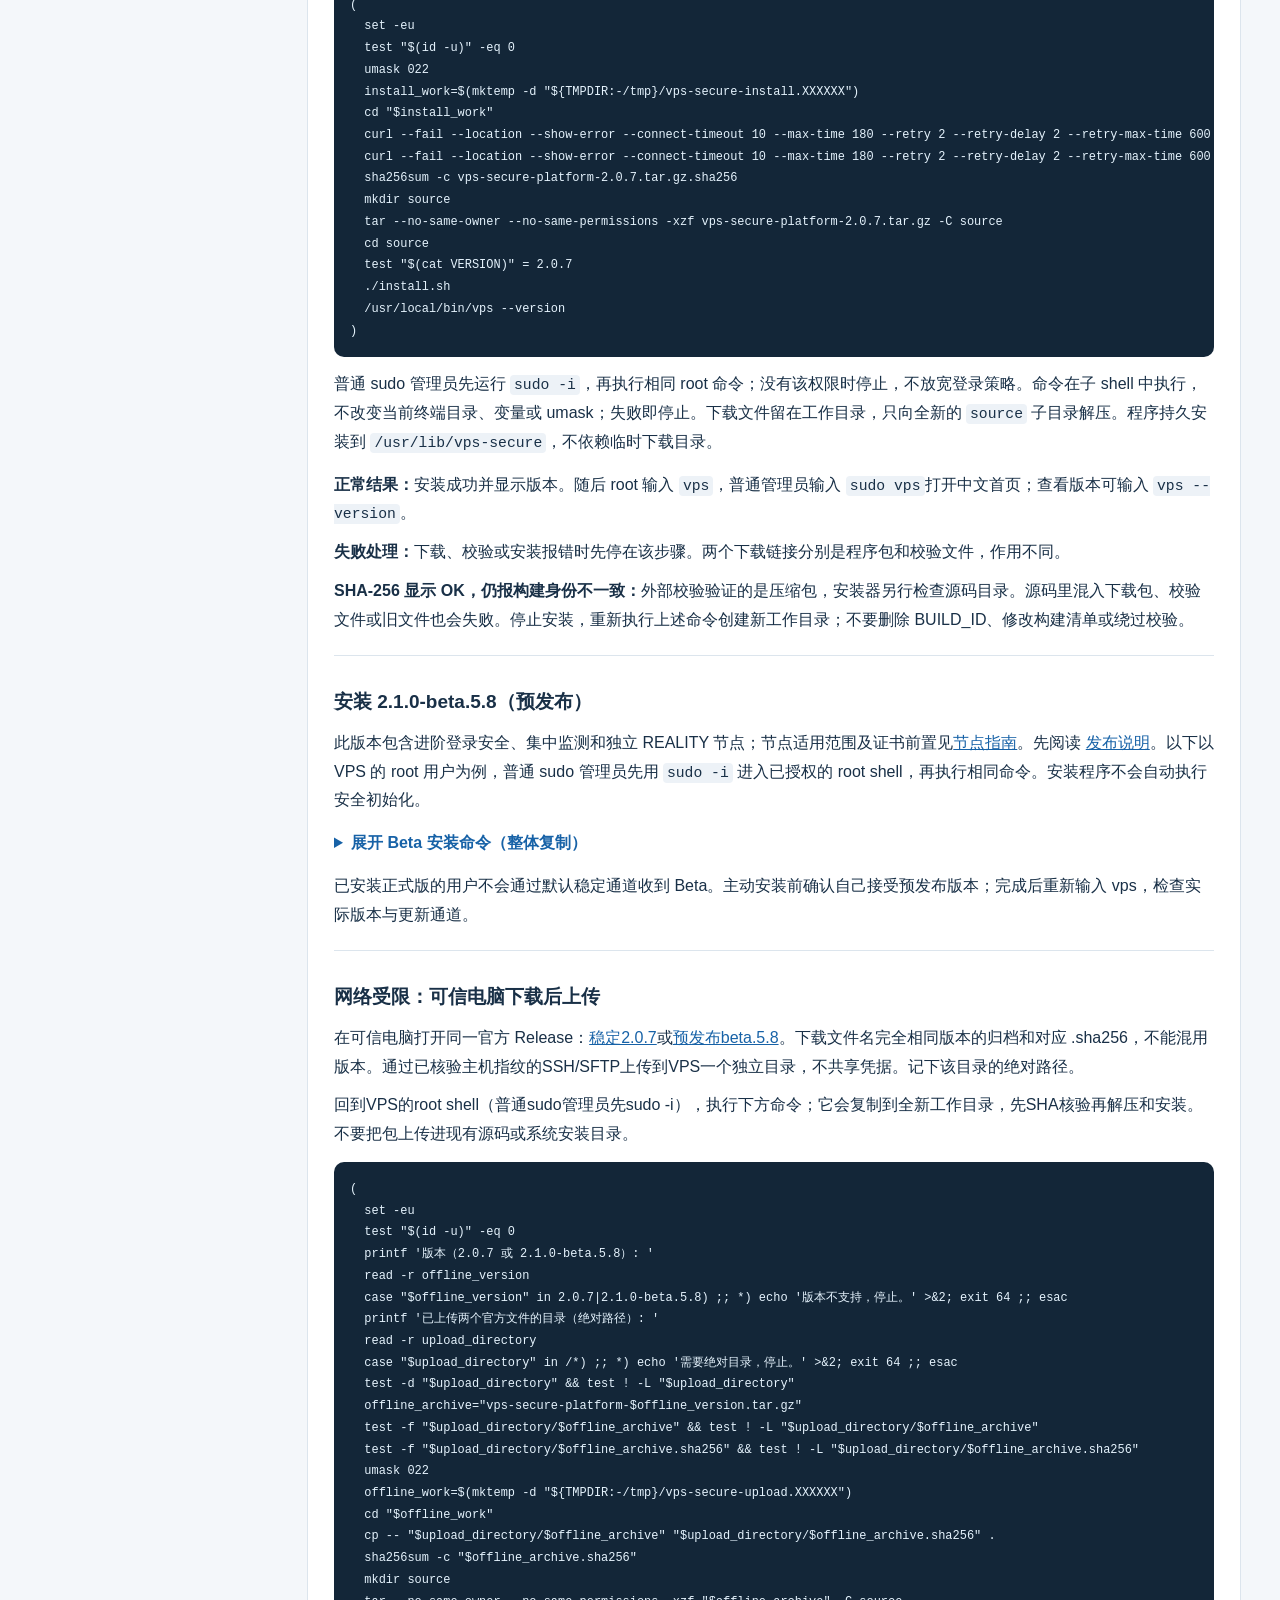
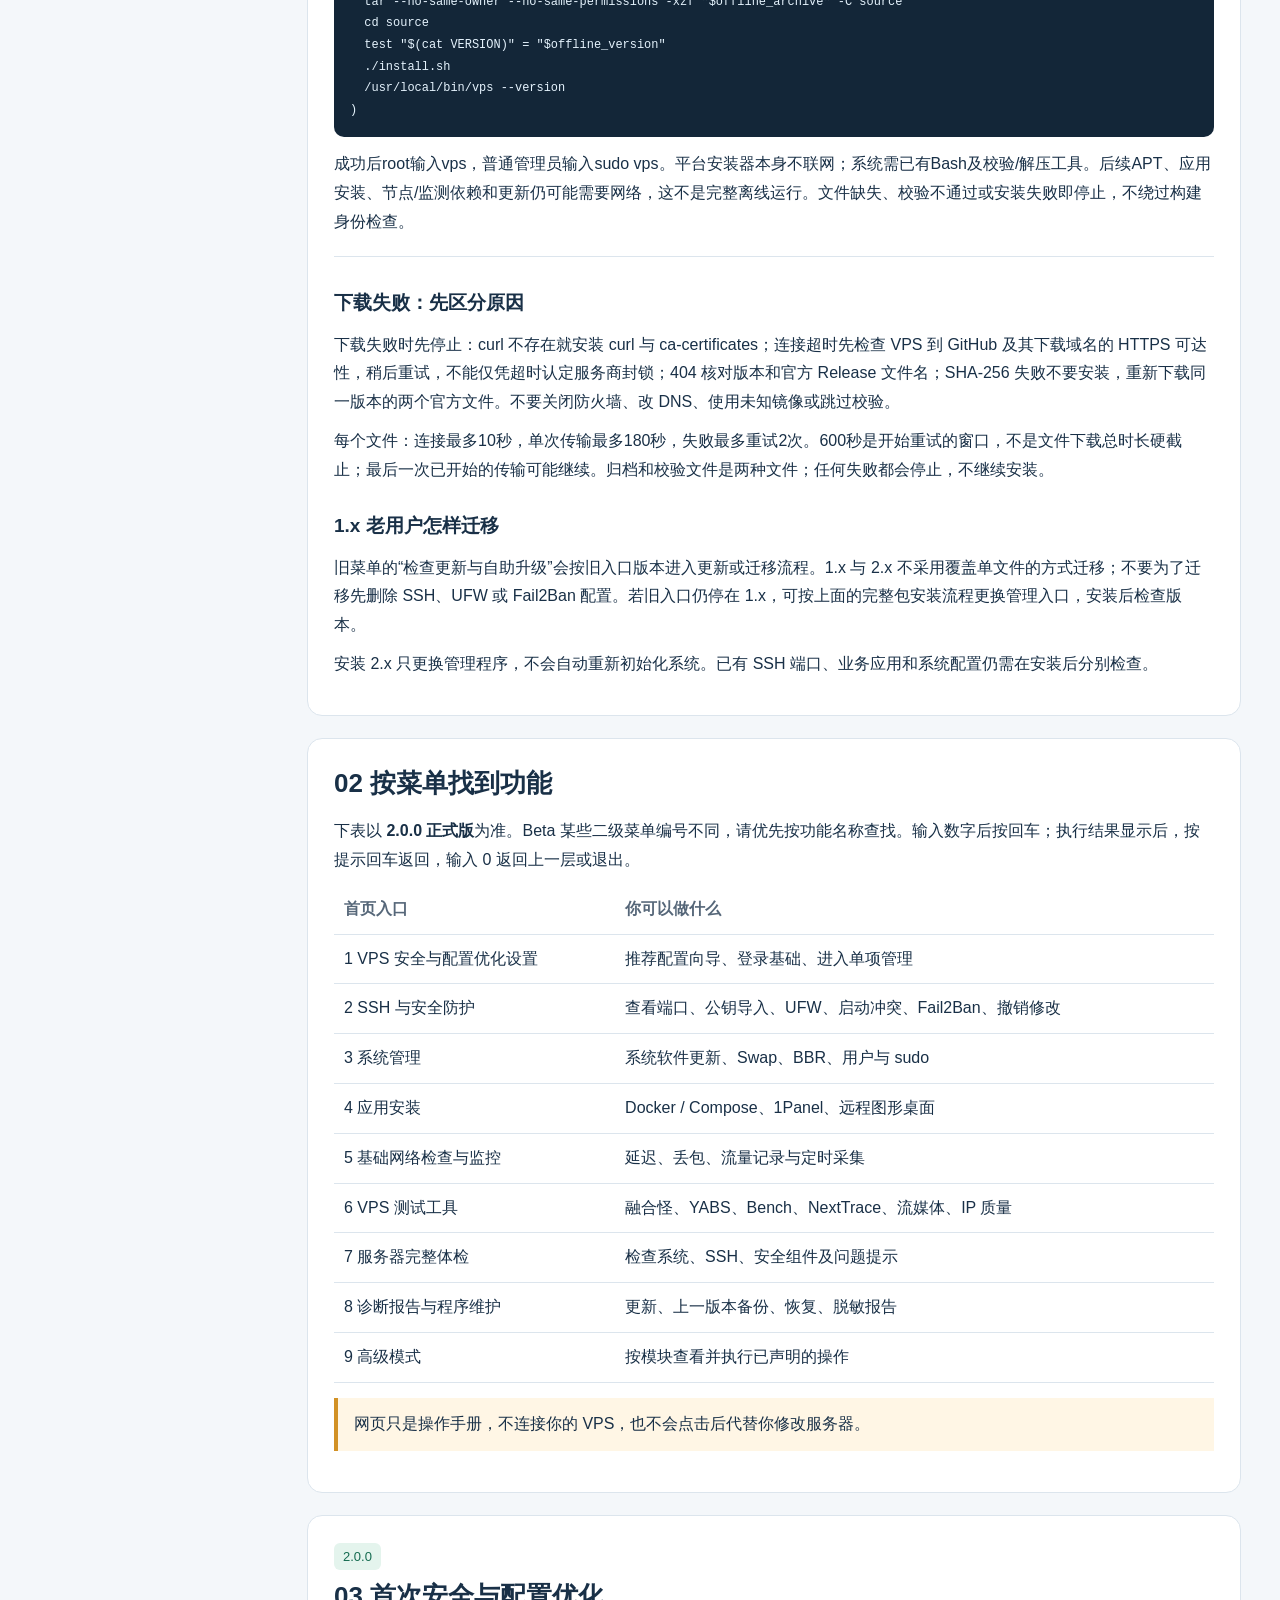
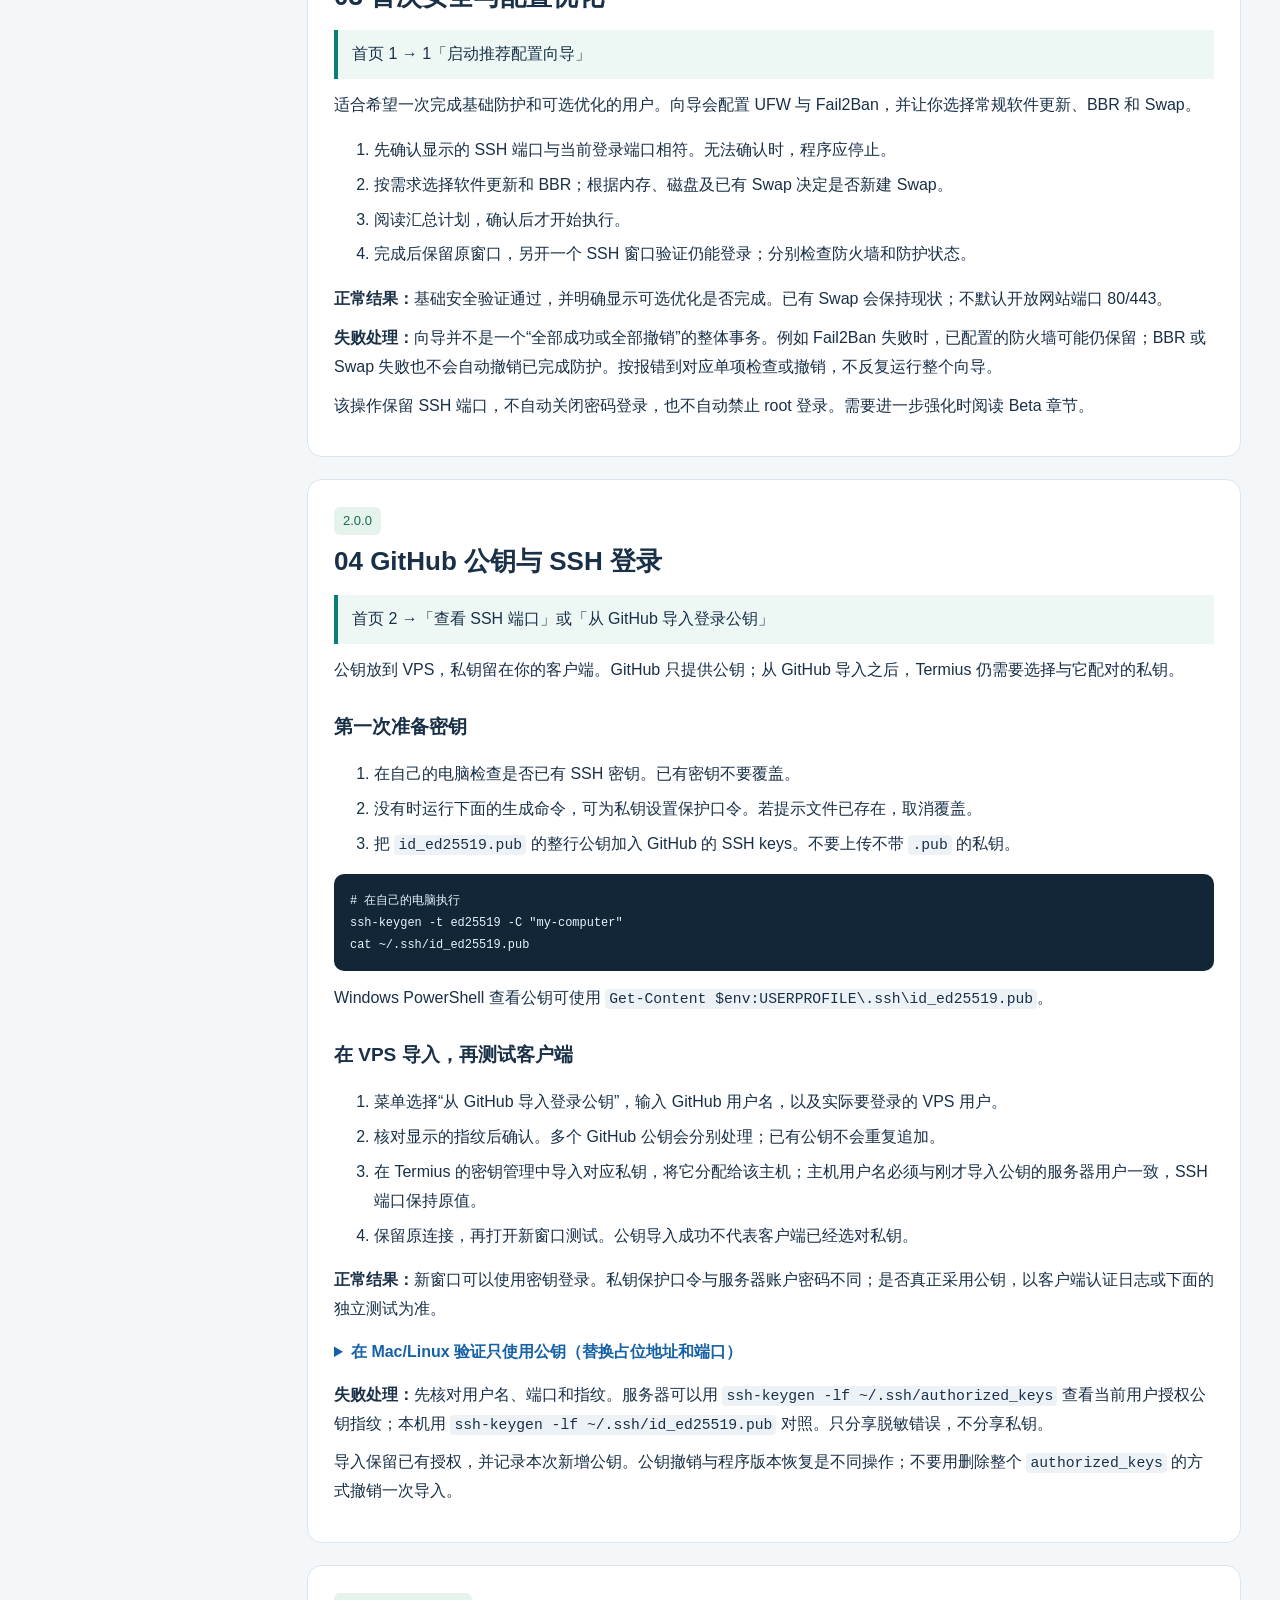
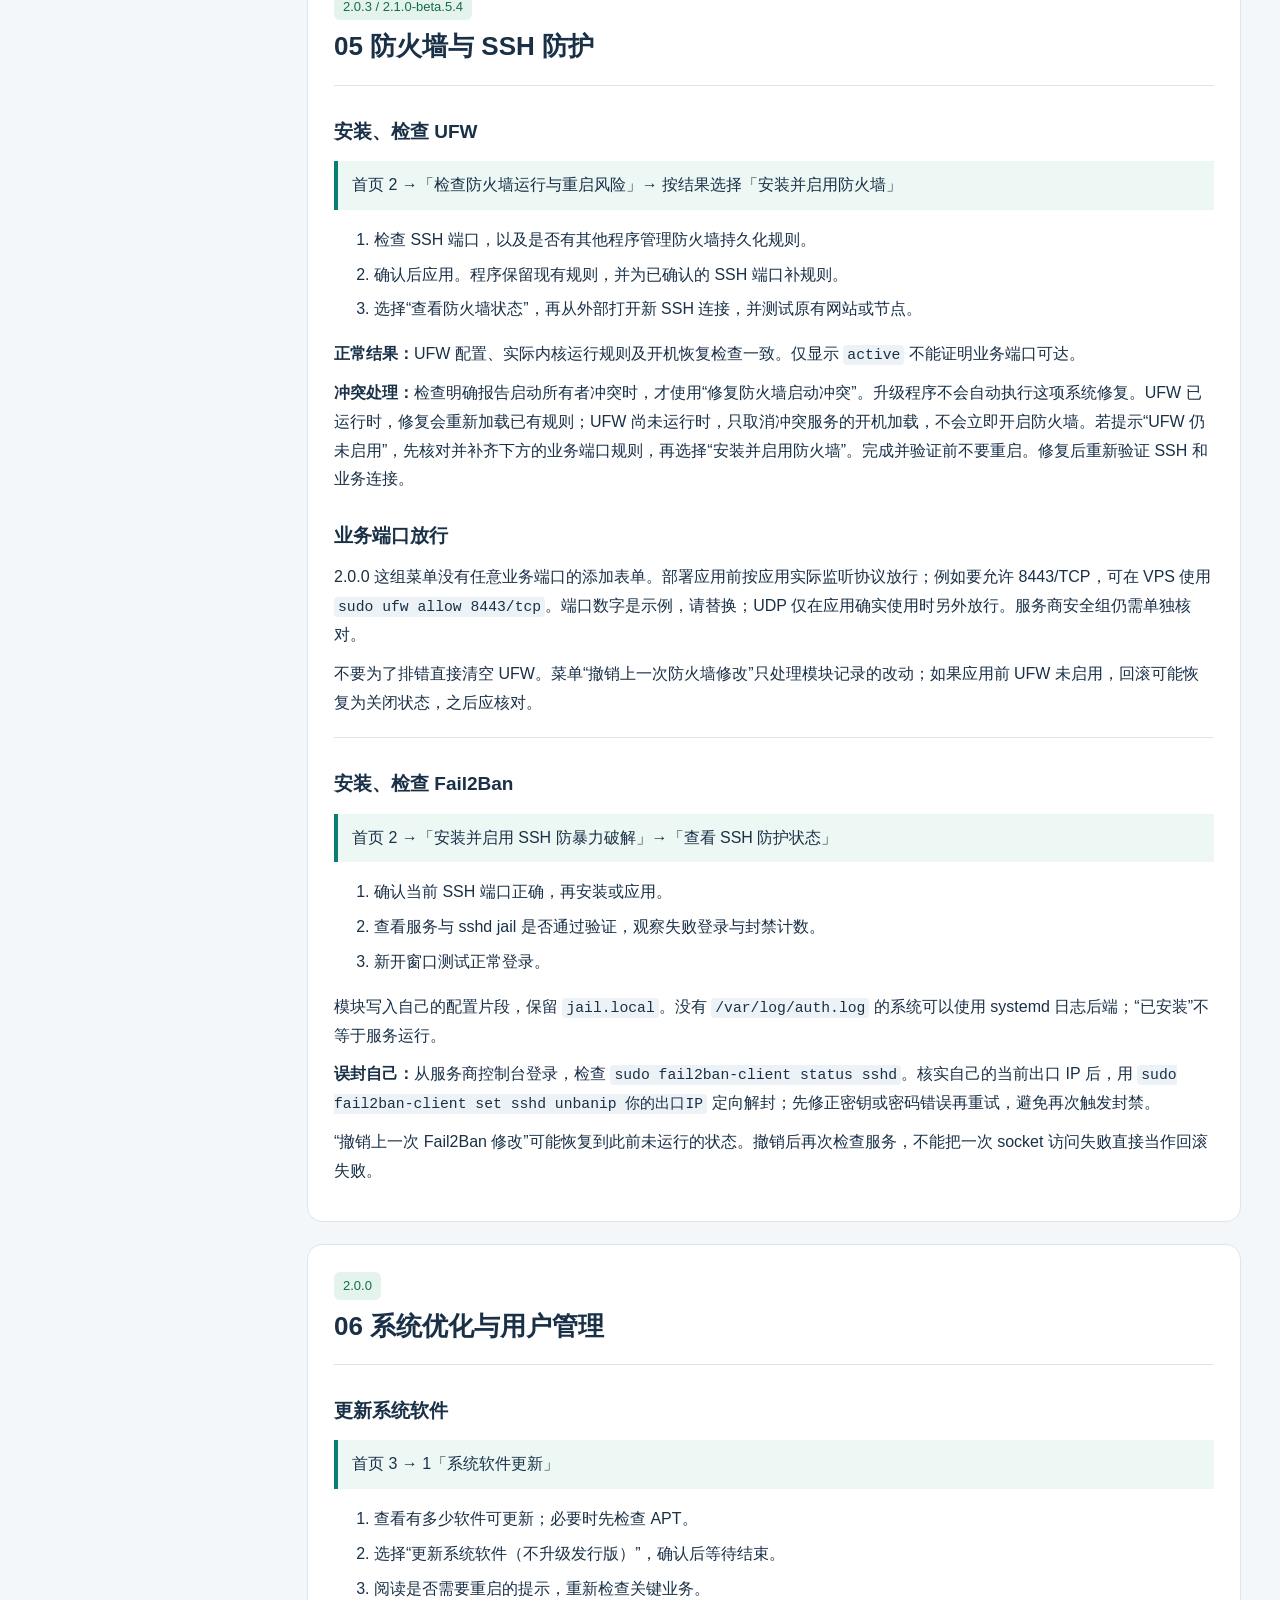
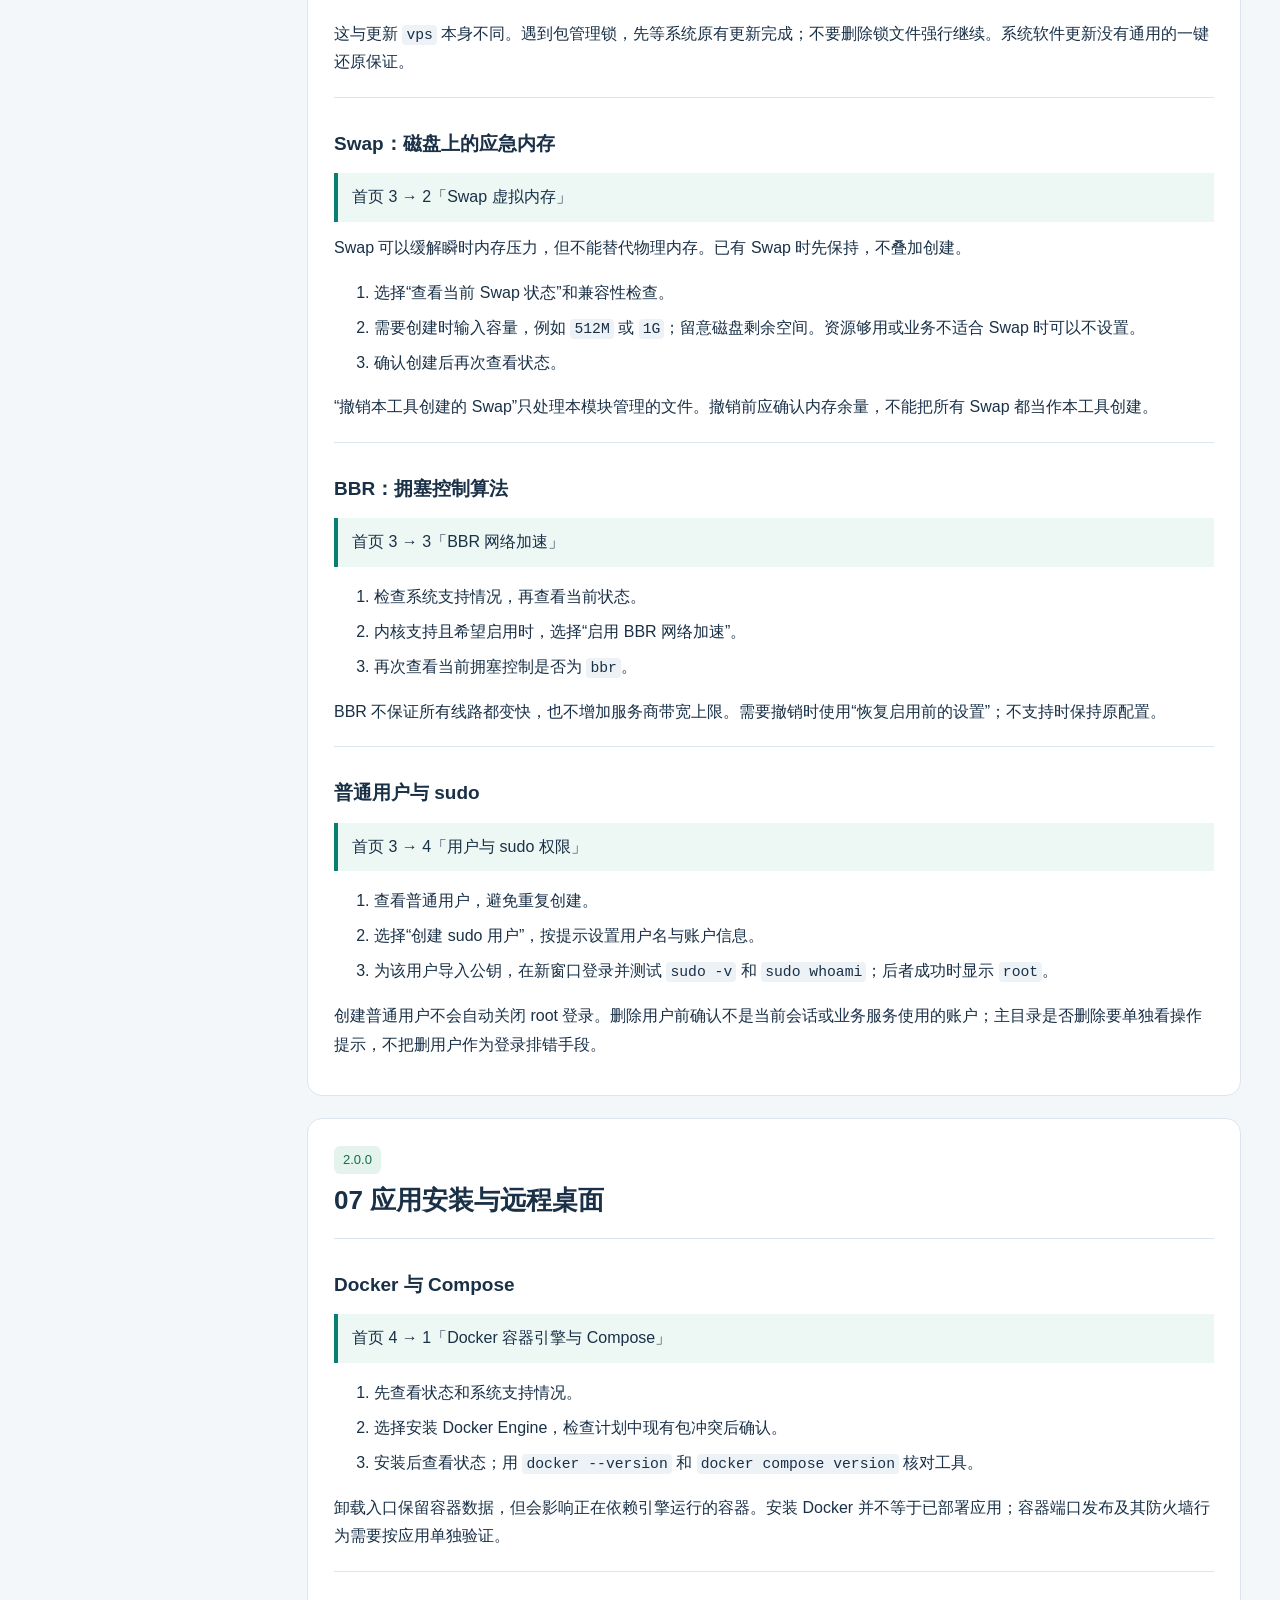
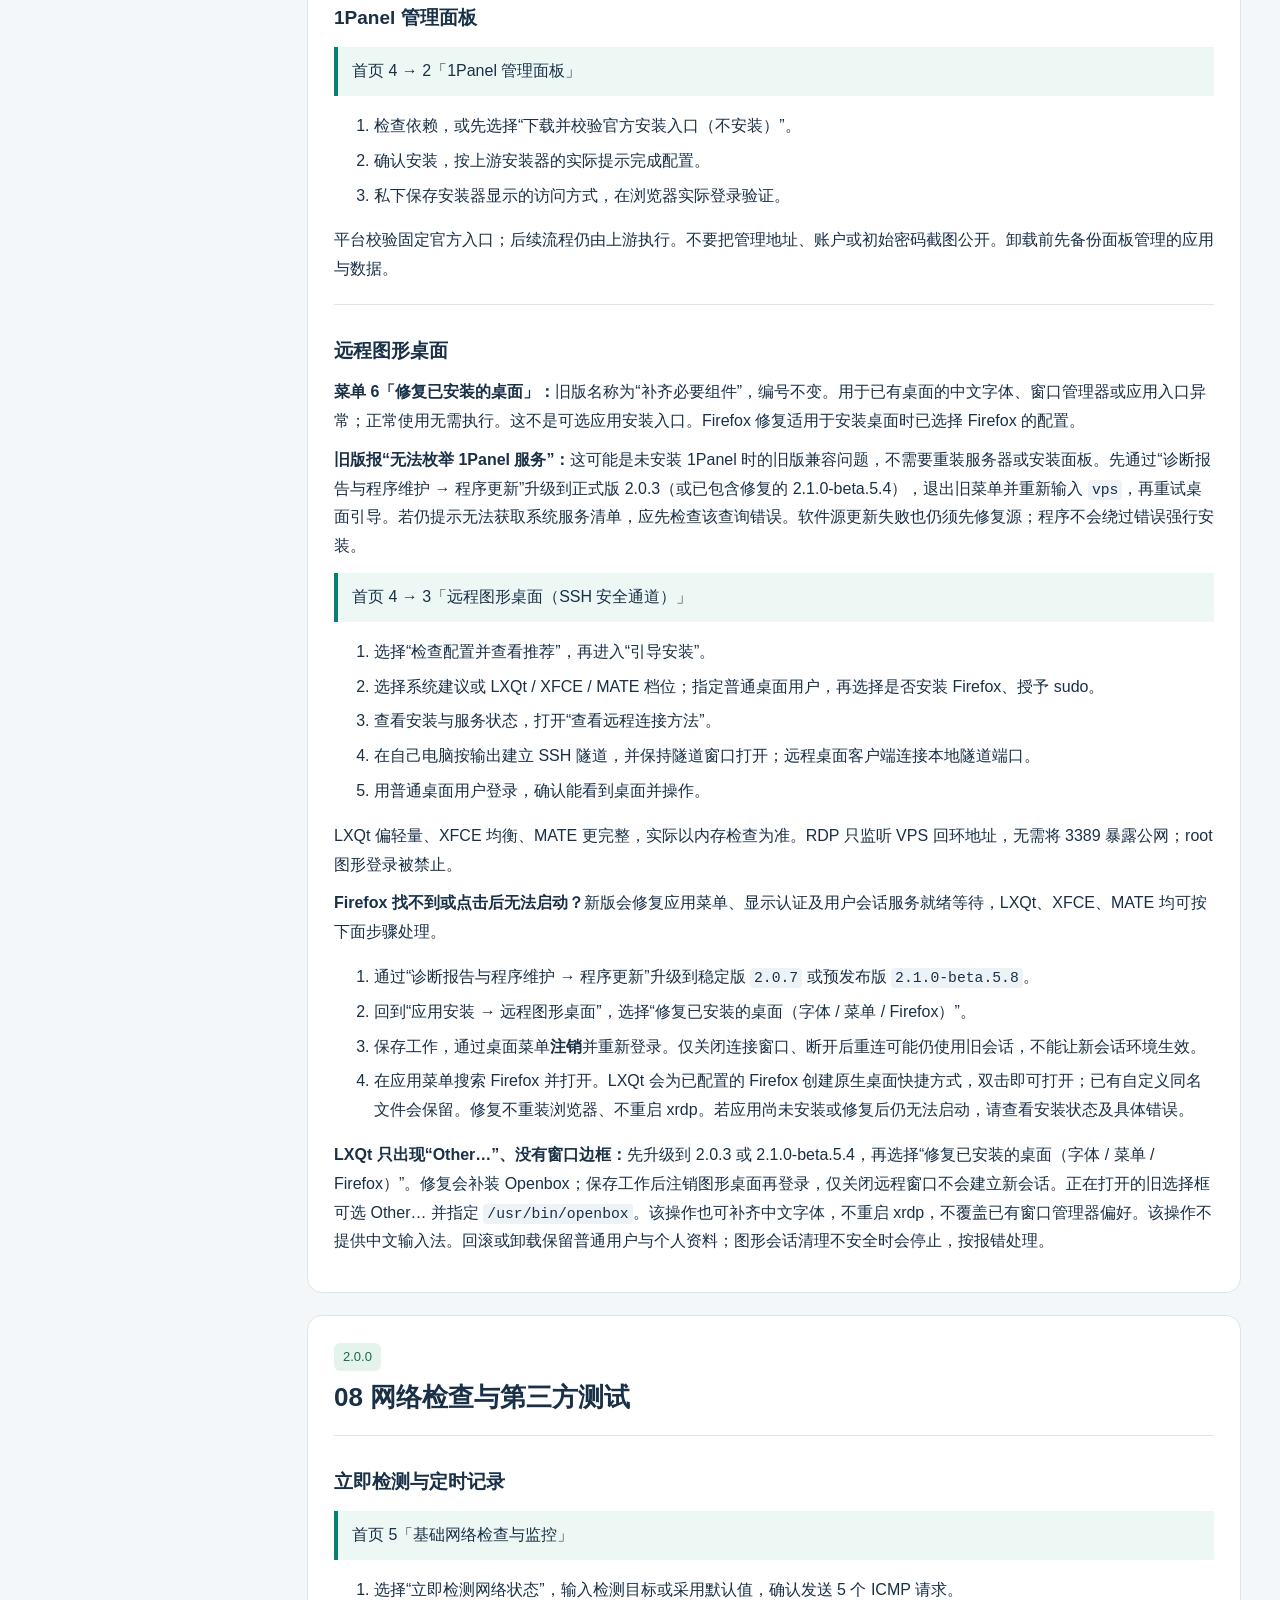
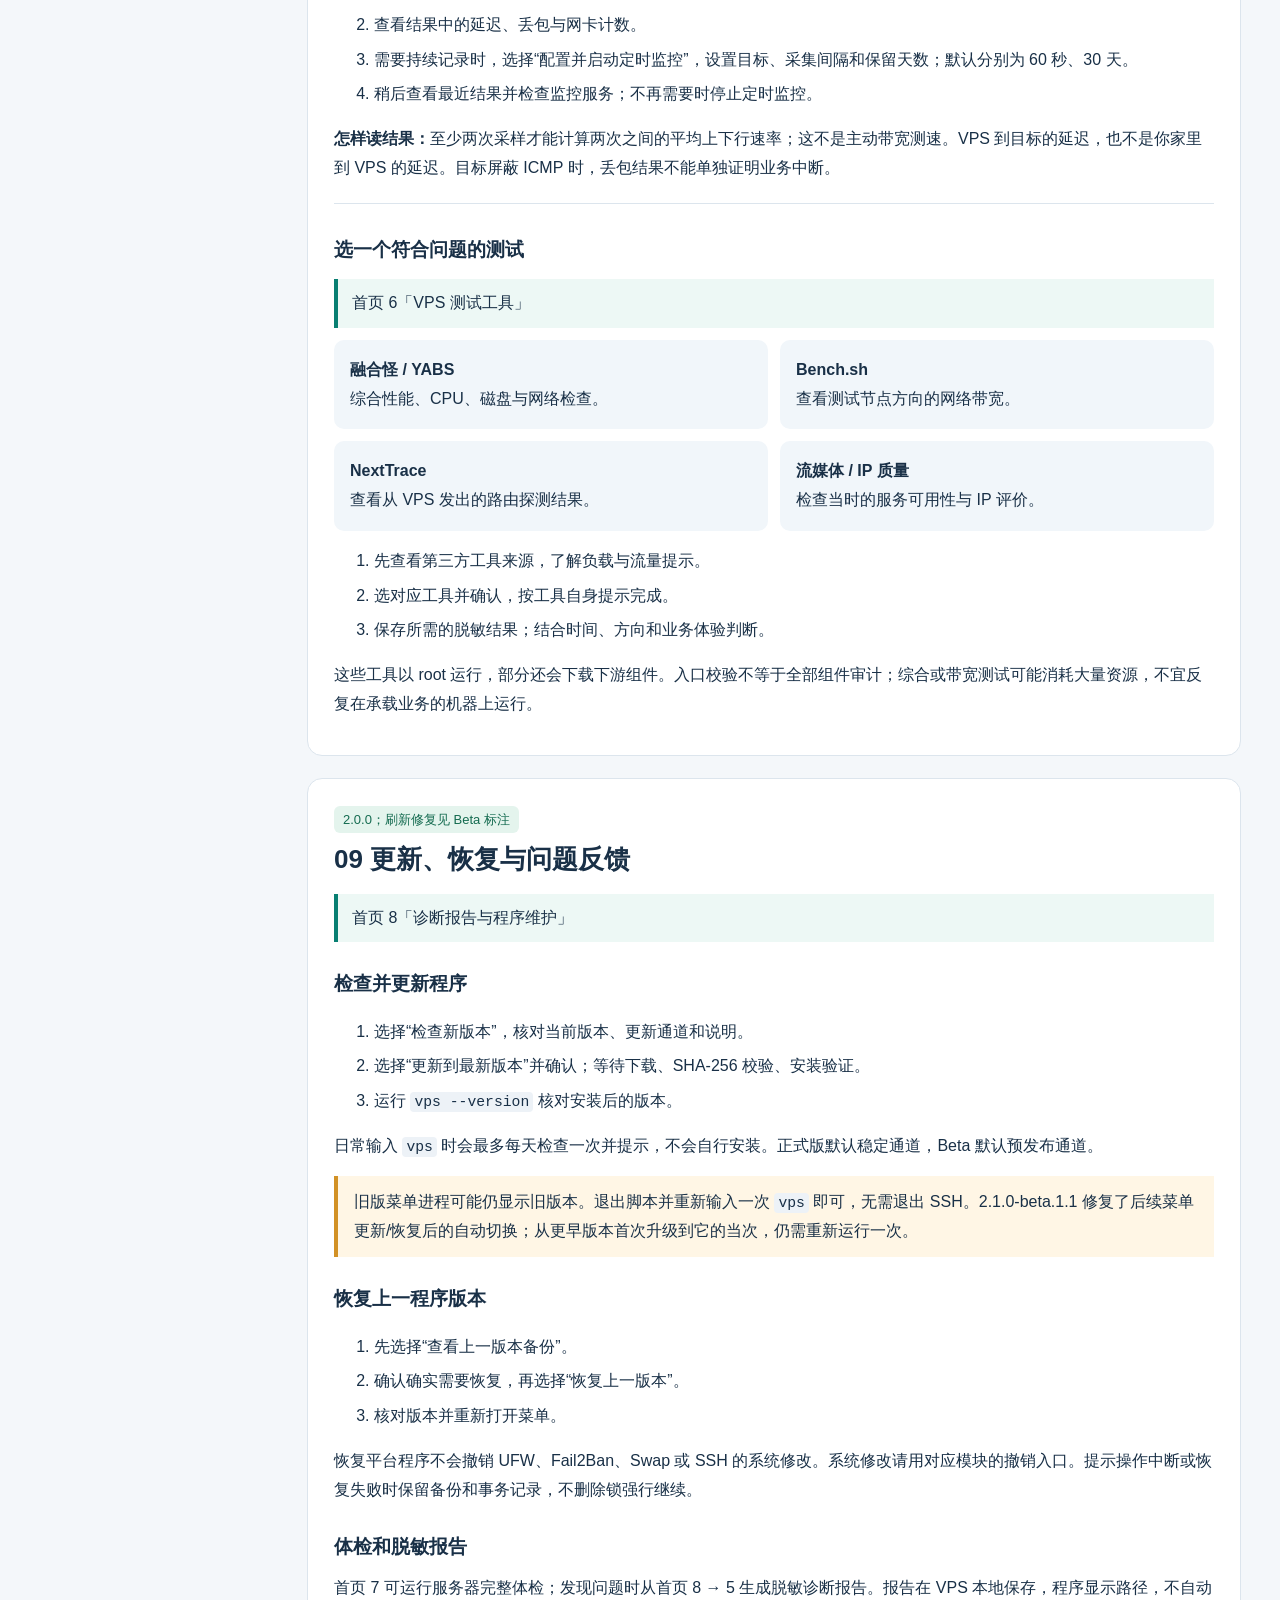
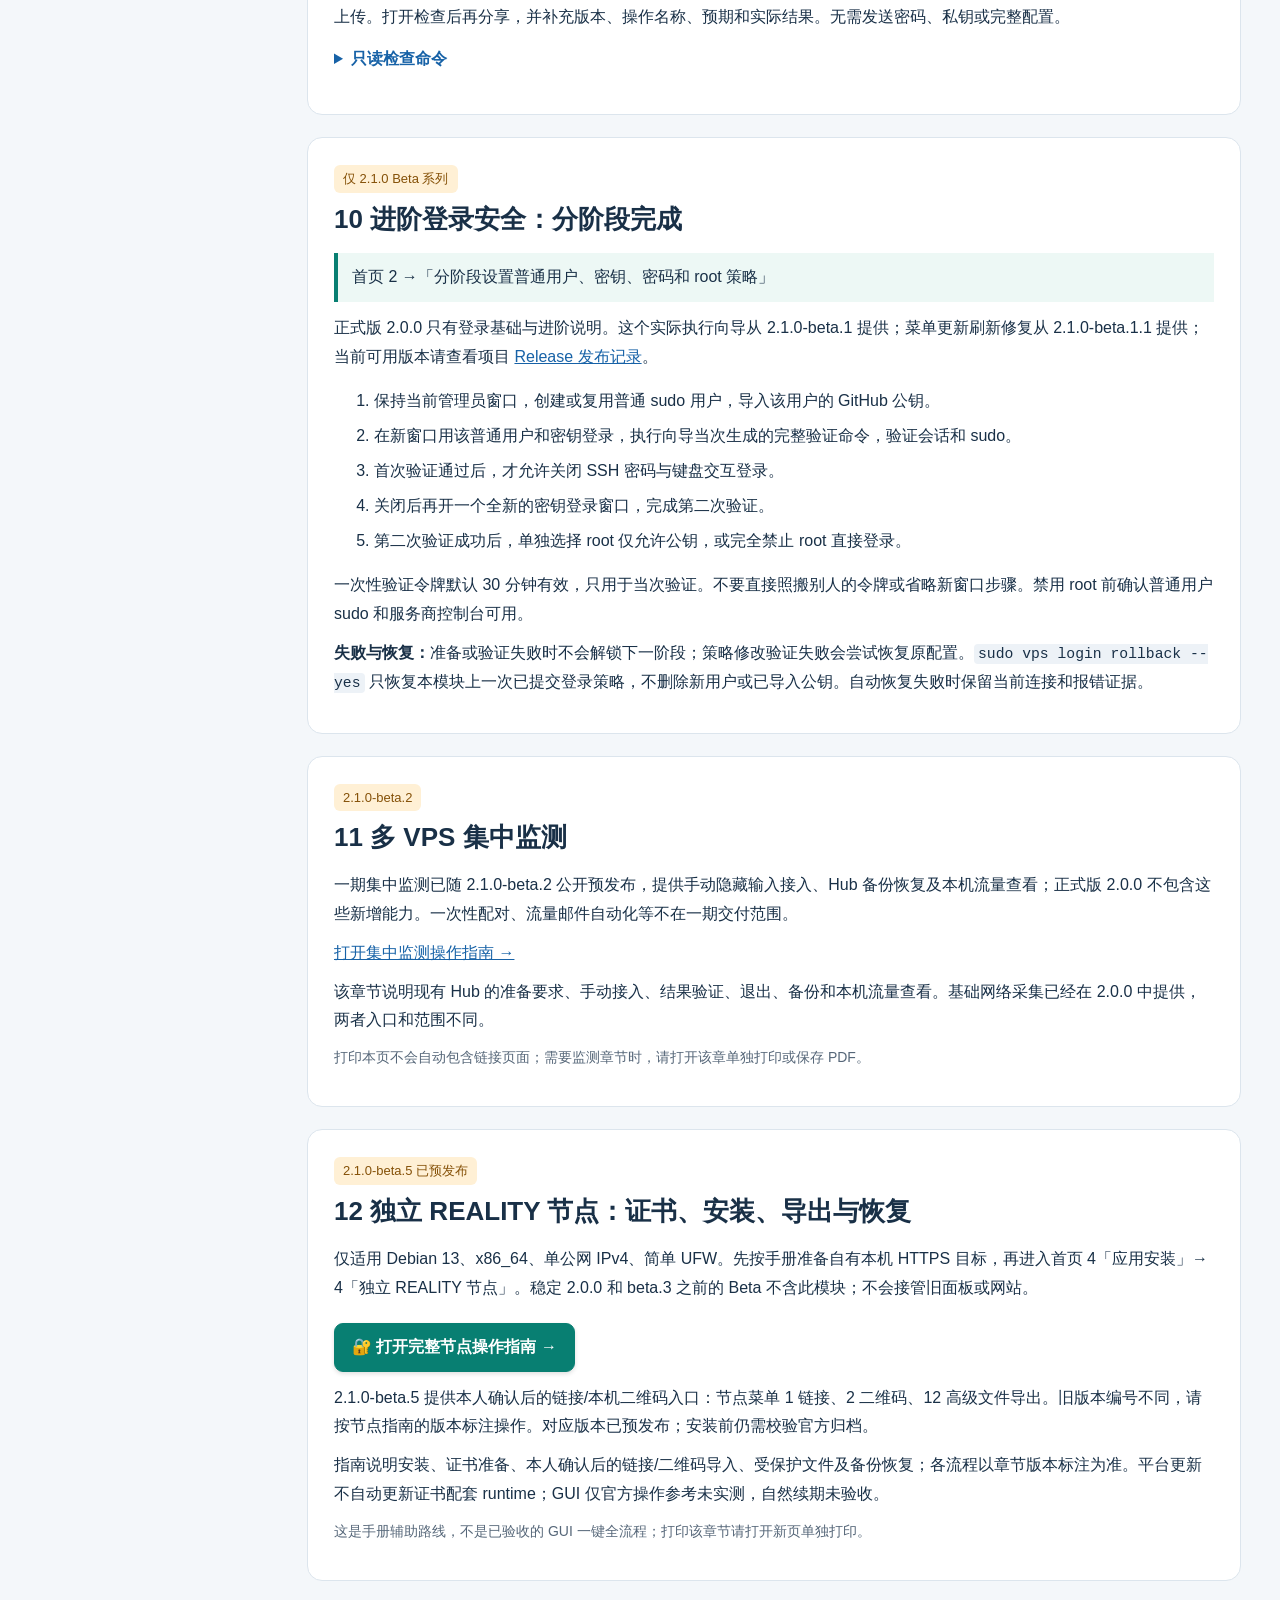
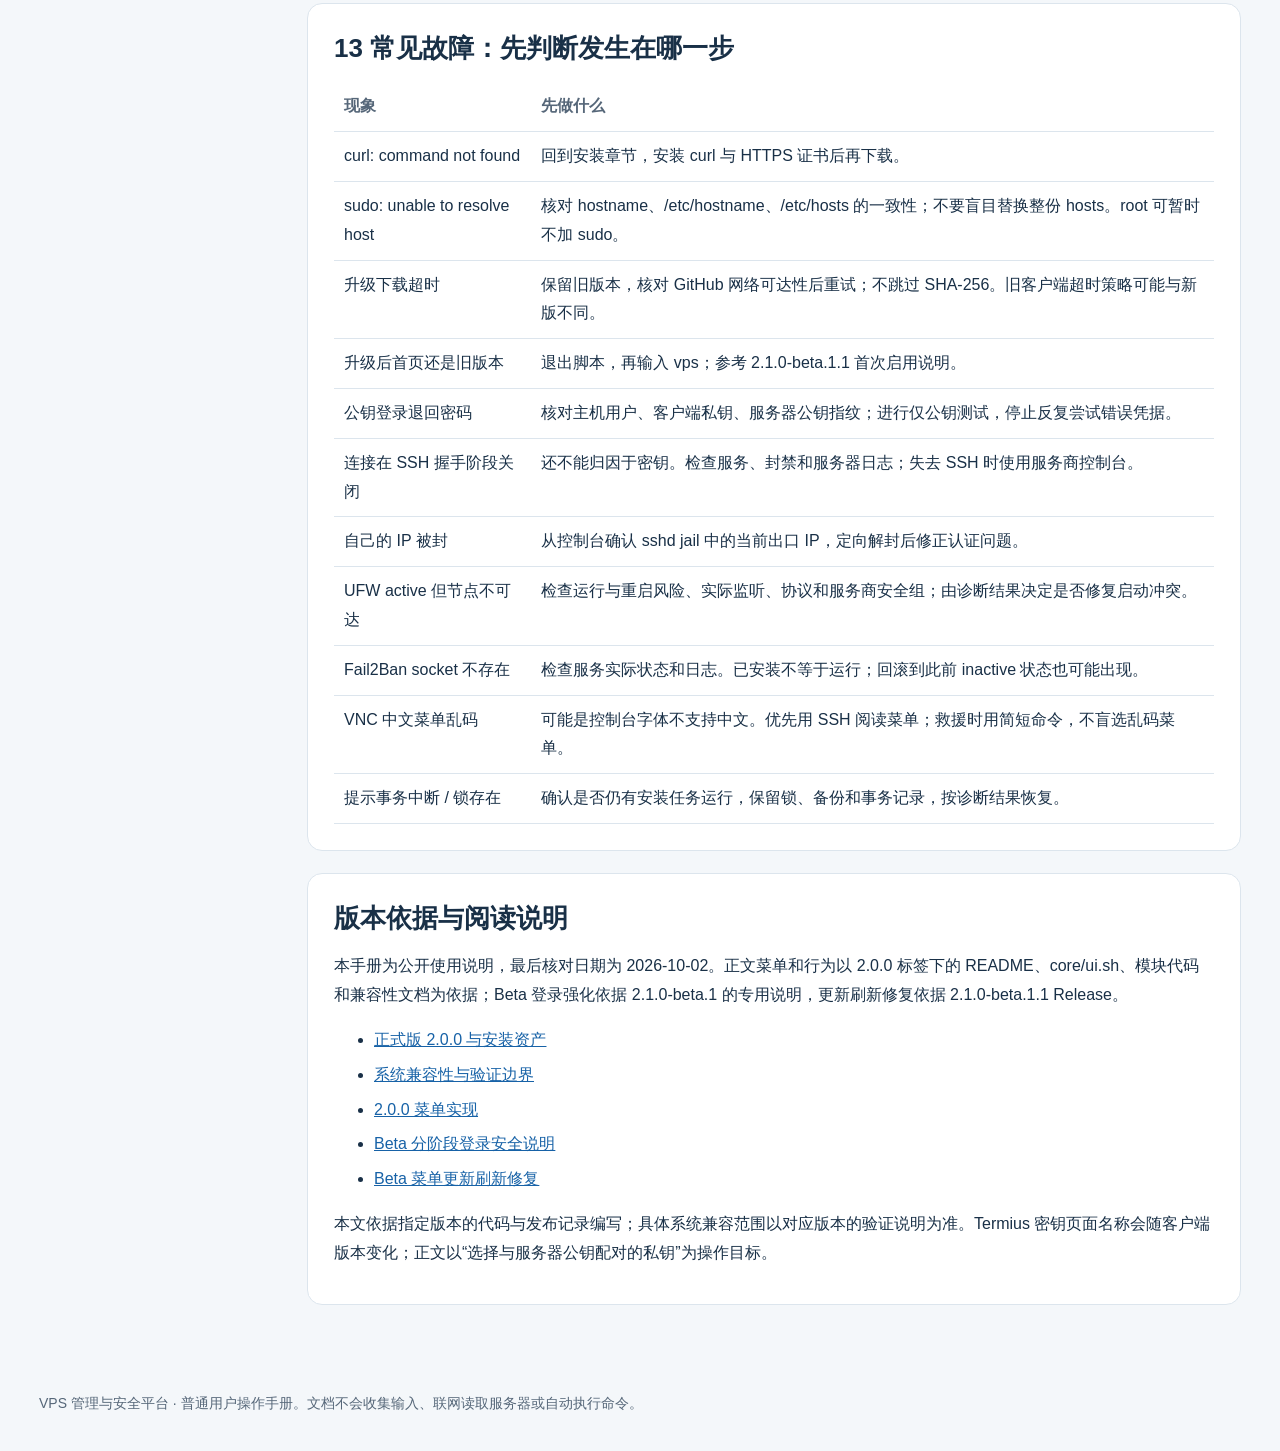
==== commit 7b01d56d: "docs: explain separate Xray and kernel security remediation" ====
--- a/manual/index.html
+++ b/manual/index.html
@@ -6,14 +6,14 @@
 <link rel="stylesheet" href="manual.css?v=20261002-links">
 </head>
 <body>
-<header><div class="meta" style="color:#b4e3d8">完整脚本使用手册 · 安装说明 2026-11-01 复核；功能依据仍按各章节版本与验收记录</div><h1>让 VPS 更安全，也更好用</h1><p>从第一次输入 vps，到公钥登录、系统优化、应用安装、检测和故障恢复。按你想完成的事情查找，每项操作都有菜单路径、操作步骤与结果判断。</p><span class="tag">主线：2.0.6 正式版</span><span class="tag beta">独立章节：2.1.0 Beta</span><span class="tag private">集中监测：beta.2 已预发布</span>
+<header><div class="meta" style="color:#b4e3d8">完整脚本使用手册 · 安装说明 2026-11-01 复核；功能依据仍按各章节版本与验收记录</div><h1>让 VPS 更安全，也更好用</h1><p>从第一次输入 vps，到公钥登录、系统优化、应用安装、检测和故障恢复。按你想完成的事情查找，每项操作都有菜单路径、操作步骤与结果判断。</p><span class="tag">主线：2.0.7 正式版</span><span class="tag beta">独立章节：2.1.0 Beta</span><span class="tag private">集中监测：beta.2 已预发布</span>
 <div class="community-links" aria-label="项目与作者链接"><a href="https://github.com/playfulsoul/vps-secure-script" target="_blank" rel="noopener noreferrer">⭐ GitHub 主项目</a><a href="https://www.youtube.com/@playfulsoul-net" target="_blank" rel="noopener noreferrer">▶ YouTube 频道</a><a href="https://playfulsoul.net/" target="_blank" rel="noopener noreferrer">🌐 PlayfulSoul 博客</a></div><p class="community-note">建议收藏本手册，方便随时查阅。如果工具对你有帮助，欢迎打开 GitHub 主项目，登录后点击页面右上角的 Star，为项目加星；视频和图文内容可通过频道与博客查看。</p></header>
 <div class="layout"><aside><label for="search"><strong>查找操作</strong></label><input id="search" type="search" placeholder="例如：公钥、Swap、更新" autocomplete="off"><p class="meta" id="count" aria-live="polite">搜索按章节筛选</p><nav aria-label="手册目录">
 <a href="#start">01 安装与开始使用</a><a href="#map">02 菜单与版本</a><a href="#setup">03 首次配置向导</a><a href="#ssh">04 公钥与 SSH 登录</a><a href="#firewall">05 防火墙与防护</a><a href="#system">06 系统优化与用户</a><a href="#apps">07 应用与远程桌面</a><a href="#network">08 网络检查与测试</a><a href="#maintenance">09 更新、恢复与报告</a><a href="#login-beta">10 进阶登录安全 Beta</a><a href="#monitor">11 集中监测 Beta</a><a href="#reality">12 独立 REALITY 节点 Beta</a><a href="#faq">13 常见故障</a><a href="#sources">版本依据与阅读说明</a></nav><p><button id="print" type="button">打印 / 保存 PDF</button></p><p class="meta">本页离线可阅读。下载时请同时保留样式、脚本、监测和节点章节。</p></aside>
 <main><p class="empty" id="empty">没有匹配章节。可尝试“登录”“网络”或“恢复”。</p>
 <section id="php-security"><span class="tag beta">PHP 专项 · 2026-10-24 修订</span><h2>收到 PHP 漏洞预警，不知道怎么处理？</h2><p>先判断这台 VPS 有没有 PHP，再按你的使用方式找入口：1Panel 用户从后台更新网站运行环境；命令行用户先检查包名和来源。不确定时，按清单请求协助。</p><p><a href="php-security-20261023.html"><strong>打开 PHP 检查与处理指南 →</strong></a></p><p><strong>当前 vps 菜单没有 PHP 升级按钮；更新本工具不会升级 PHP。</strong>这是一份网页说明，无需升级脚本即可阅读。1Panel 步骤依据公告整理，尚未逐版实机验证。</p></section>
-<section id="start"><span class="tag">2.0.6 正式版</span><h2>01 安装与开始使用</h2><p>工具安装在 VPS 上，通过中文菜单操作。你电脑中的 Termius 或终端负责连接 VPS；安装命令应在 VPS 窗口中执行。</p>
-<h3>先选版本和服务器</h3><p>日常使用选正式版 2.0.6。Debian 12/13、Ubuntu 22.04/24.04 有已记录的主要流程实机验证；这些记录不代表所有功能在每一种系统上的每次构建都已复测。其他系统先查兼容性说明。</p><p>安装前确认已有可用 SSH 登录，并了解服务商控制台的位置。已有网站或节点的机器，先做体检和防火墙检查，再决定是否运行初始化。</p>
+<aside class="note"><strong>Linux / Xray 专项安全：</strong><a href="https://github.com/playfulsoul/vps-secure-script/blob/main/docs/security-cve-2026-98432.md">CVE-2026-98432 处理指引</a>。平台更新不自动升级已有节点；Beta 用户还需节点菜单 6 升级 Xray。Linux 内核必须另按发行版公告处理，稳定版不含节点模块。</aside><section id="start"><span class="tag">2.0.7 正式版</span><h2>01 安装与开始使用</h2><p>工具安装在 VPS 上，通过中文菜单操作。你电脑中的 Termius 或终端负责连接 VPS；安装命令应在 VPS 窗口中执行。</p>
+<h3>先选版本和服务器</h3><p>日常使用选正式版 2.0.7。Debian 12/13、Ubuntu 22.04/24.04 有已记录的主要流程实机验证；这些记录不代表所有功能在每一种系统上的每次构建都已复测。其他系统先查兼容性说明。</p><p>安装前确认已有可用 SSH 登录，并了解服务商控制台的位置。已有网站或节点的机器，先做体检和防火墙检查，再决定是否运行初始化。</p>
 <p>需要分阶段登录强化、集中监测或独立 REALITY 节点时，请使用 <a href="#beta-install">Beta 安装说明</a>；普通基础管理优先使用正式版。</p><h3>安装正式版</h3><ol><li>通过 SSH 登录 VPS。提示符以 <code>root@</code> 开头时，按下面的 root 命令执行。</li><li>普通 sudo 管理员先用 sudo -i；如果没有下载工具，再执行准备命令。</li><li>在独立空目录中下载程序和校验文件；确认校验结果是 <code>OK</code> 后，安装器才会继续。</li></ol>
 <pre><code>apt-get update &amp;&amp; apt-get install -y ca-certificates curl</code></pre>
 <details open><summary>完整安装命令（在 VPS 执行，整体复制）</summary><pre><code>(
@@ -22,40 +22,40 @@
   umask 022
   install_work=$(mktemp -d "${TMPDIR:-/tmp}/vps-secure-install.XXXXXX")
   cd "$install_work"
-  curl --fail --location --show-error --connect-timeout 10 --max-time 180 --retry 2 --retry-delay 2 --retry-max-time 600 --proto '=https' --proto-redir '=https' --tlsv1.2 --remote-name https://github.com/playfulsoul/vps-secure-script/releases/download/v2.0.6/vps-secure-platform-2.0.6.tar.gz
-  curl --fail --location --show-error --connect-timeout 10 --max-time 180 --retry 2 --retry-delay 2 --retry-max-time 600 --proto '=https' --proto-redir '=https' --tlsv1.2 --remote-name https://github.com/playfulsoul/vps-secure-script/releases/download/v2.0.6/vps-secure-platform-2.0.6.tar.gz.sha256
-  sha256sum -c vps-secure-platform-2.0.6.tar.gz.sha256
+  curl --fail --location --show-error --connect-timeout 10 --max-time 180 --retry 2 --retry-delay 2 --retry-max-time 600 --proto '=https' --proto-redir '=https' --tlsv1.2 --remote-name https://github.com/playfulsoul/vps-secure-script/releases/download/v2.0.7/vps-secure-platform-2.0.7.tar.gz
+  curl --fail --location --show-error --connect-timeout 10 --max-time 180 --retry 2 --retry-delay 2 --retry-max-time 600 --proto '=https' --proto-redir '=https' --tlsv1.2 --remote-name https://github.com/playfulsoul/vps-secure-script/releases/download/v2.0.7/vps-secure-platform-2.0.7.tar.gz.sha256
+  sha256sum -c vps-secure-platform-2.0.7.tar.gz.sha256
   mkdir source
-  tar --no-same-owner --no-same-permissions -xzf vps-secure-platform-2.0.6.tar.gz -C source
+  tar --no-same-owner --no-same-permissions -xzf vps-secure-platform-2.0.7.tar.gz -C source
   cd source
-  test "$(cat VERSION)" = 2.0.6
+  test "$(cat VERSION)" = 2.0.7
   ./install.sh
   /usr/local/bin/vps --version
 )</code></pre><p>普通 sudo 管理员先运行 <code>sudo -i</code>，再执行相同 root 命令；没有该权限时停止，不放宽登录策略。命令在子 shell 中执行，不改变当前终端目录、变量或 umask；失败即停止。下载文件留在工作目录，只向全新的 <code>source</code> 子目录解压。程序持久安装到 <code>/usr/lib/vps-secure</code>，不依赖临时下载目录。</p></details>
 <p><strong>正常结果：</strong>安装成功并显示版本。随后 root 输入 <code>vps</code>，普通管理员输入 <code>sudo vps</code>打开中文首页；查看版本可输入 <code>vps --version</code>。</p><p><strong>失败处理：</strong>下载、校验或安装报错时先停在该步骤。两个下载链接分别是程序包和校验文件，作用不同。</p>
 <p><strong>SHA-256 显示 OK，仍报构建身份不一致：</strong>外部校验验证的是压缩包，安装器另行检查源码目录。源码里混入下载包、校验文件或旧文件也会失败。停止安装，重新执行上述命令创建新工作目录；不要删除 BUILD_ID、修改构建清单或绕过校验。</p>
-<article id="beta-install"><h3>安装 2.1.0-beta.5.7（预发布）</h3><p>此版本包含进阶登录安全、集中监测和独立 REALITY 节点；节点适用范围及证书前置见<a href="reality-node.html">节点指南</a>。先阅读 <a href="https://github.com/playfulsoul/vps-secure-script/releases/tag/v2.1.0-beta.5.7">发布说明</a>。以下以 VPS 的 root 用户为例，普通 sudo 管理员先用 <code>sudo -i</code> 进入已授权的 root shell，再执行相同命令。安装程序不会自动执行安全初始化。</p><details><summary>展开 Beta 安装命令（整体复制）</summary><pre><code>(
+<article id="beta-install"><h3>安装 2.1.0-beta.5.8（预发布）</h3><p>此版本包含进阶登录安全、集中监测和独立 REALITY 节点；节点适用范围及证书前置见<a href="reality-node.html">节点指南</a>。先阅读 <a href="https://github.com/playfulsoul/vps-secure-script/releases/tag/v2.1.0-beta.5.8">发布说明</a>。以下以 VPS 的 root 用户为例，普通 sudo 管理员先用 <code>sudo -i</code> 进入已授权的 root shell，再执行相同命令。安装程序不会自动执行安全初始化。</p><details><summary>展开 Beta 安装命令（整体复制）</summary><pre><code>(
   set -eu
   test "$(id -u)" -eq 0
   umask 022
   install_work=$(mktemp -d "${TMPDIR:-/tmp}/vps-secure-install.XXXXXX")
   cd "$install_work"
-  curl --fail --location --show-error --connect-timeout 10 --max-time 180 --retry 2 --retry-delay 2 --retry-max-time 600 --proto '=https' --proto-redir '=https' --tlsv1.2 --remote-name https://github.com/playfulsoul/vps-secure-script/releases/download/v2.1.0-beta.5.7/vps-secure-platform-2.1.0-beta.5.7.tar.gz
-  curl --fail --location --show-error --connect-timeout 10 --max-time 180 --retry 2 --retry-delay 2 --retry-max-time 600 --proto '=https' --proto-redir '=https' --tlsv1.2 --remote-name https://github.com/playfulsoul/vps-secure-script/releases/download/v2.1.0-beta.5.7/vps-secure-platform-2.1.0-beta.5.7.tar.gz.sha256
-  sha256sum -c vps-secure-platform-2.1.0-beta.5.7.tar.gz.sha256
+  curl --fail --location --show-error --connect-timeout 10 --max-time 180 --retry 2 --retry-delay 2 --retry-max-time 600 --proto '=https' --proto-redir '=https' --tlsv1.2 --remote-name https://github.com/playfulsoul/vps-secure-script/releases/download/v2.1.0-beta.5.8/vps-secure-platform-2.1.0-beta.5.8.tar.gz
+  curl --fail --location --show-error --connect-timeout 10 --max-time 180 --retry 2 --retry-delay 2 --retry-max-time 600 --proto '=https' --proto-redir '=https' --tlsv1.2 --remote-name https://github.com/playfulsoul/vps-secure-script/releases/download/v2.1.0-beta.5.8/vps-secure-platform-2.1.0-beta.5.8.tar.gz.sha256
+  sha256sum -c vps-secure-platform-2.1.0-beta.5.8.tar.gz.sha256
   mkdir source
-  tar --no-same-owner --no-same-permissions -xzf vps-secure-platform-2.1.0-beta.5.7.tar.gz -C source
+  tar --no-same-owner --no-same-permissions -xzf vps-secure-platform-2.1.0-beta.5.8.tar.gz -C source
   cd source
-  test "$(cat VERSION)" = 2.1.0-beta.5.7
+  test "$(cat VERSION)" = 2.1.0-beta.5.8
   ./install.sh
   /usr/local/bin/vps --version
 
-)</code></pre><p>同样在子 shell 内失败即停止，下载与干净源码目录分离，使用 <code>umask 022</code>；不要把归档或校验文件移入源码目录。安装后使用持久入口 <code>/usr/local/bin/vps</code>。</p></details><p>已安装正式版的用户不会通过默认稳定通道收到 Beta。主动安装前确认自己接受预发布版本；完成后重新输入 vps，检查实际版本与更新通道。</p></article><article id="upload-install"><h3>网络受限：可信电脑下载后上传</h3><p>在可信电脑打开同一官方 Release：<a href="https://github.com/playfulsoul/vps-secure-script/releases/tag/v2.0.6">稳定2.0.6</a>或<a href="https://github.com/playfulsoul/vps-secure-script/releases/tag/v2.1.0-beta.5.7">预发布beta.5.7</a>。下载文件名完全相同版本的归档和对应 .sha256，不能混用版本。通过已核验主机指纹的SSH/SFTP上传到VPS一个独立目录，不共享凭据。记下该目录的绝对路径。</p><p>回到VPS的root shell（普通sudo管理员先sudo -i），执行下方命令；它会复制到全新工作目录，先SHA核验再解压和安装。不要把包上传进现有源码或系统安装目录。</p><pre><code>(
+)</code></pre><p>同样在子 shell 内失败即停止，下载与干净源码目录分离，使用 <code>umask 022</code>；不要把归档或校验文件移入源码目录。安装后使用持久入口 <code>/usr/local/bin/vps</code>。</p></details><p>已安装正式版的用户不会通过默认稳定通道收到 Beta。主动安装前确认自己接受预发布版本；完成后重新输入 vps，检查实际版本与更新通道。</p></article><article id="upload-install"><h3>网络受限：可信电脑下载后上传</h3><p>在可信电脑打开同一官方 Release：<a href="https://github.com/playfulsoul/vps-secure-script/releases/tag/v2.0.7">稳定2.0.7</a>或<a href="https://github.com/playfulsoul/vps-secure-script/releases/tag/v2.1.0-beta.5.8">预发布beta.5.8</a>。下载文件名完全相同版本的归档和对应 .sha256，不能混用版本。通过已核验主机指纹的SSH/SFTP上传到VPS一个独立目录，不共享凭据。记下该目录的绝对路径。</p><p>回到VPS的root shell（普通sudo管理员先sudo -i），执行下方命令；它会复制到全新工作目录，先SHA核验再解压和安装。不要把包上传进现有源码或系统安装目录。</p><pre><code>(
   set -eu
   test "$(id -u)" -eq 0
-  printf '版本（2.0.6 或 2.1.0-beta.5.7）: '
+  printf '版本（2.0.7 或 2.1.0-beta.5.8）: '
   read -r offline_version
-  case "$offline_version" in 2.0.6|2.1.0-beta.5.7) ;; *) echo '版本不支持，停止。' &gt;&amp;2; exit 64 ;; esac
+  case "$offline_version" in 2.0.7|2.1.0-beta.5.8) ;; *) echo '版本不支持，停止。' &gt;&amp;2; exit 64 ;; esac
   printf '已上传两个官方文件的目录（绝对路径）: '
   read -r upload_directory
   case "$upload_directory" in /*) ;; *) echo '需要绝对目录，停止。' &gt;&amp;2; exit 64 ;; esac
@@ -101,7 +101,7 @@
 
 <section id="apps"><span class="tag">2.0.0</span><h2>07 应用安装与远程桌面</h2><article><h3>Docker 与 Compose</h3><div class="route">首页 4 → 1「Docker 容器引擎与 Compose」</div><ol><li>先查看状态和系统支持情况。</li><li>选择安装 Docker Engine，检查计划中现有包冲突后确认。</li><li>安装后查看状态；用 <code>docker --version</code> 和 <code>docker compose version</code> 核对工具。</li></ol><p>卸载入口保留容器数据，但会影响正在依赖引擎运行的容器。安装 Docker 并不等于已部署应用；容器端口发布及其防火墙行为需要按应用单独验证。</p></article>
 <article><h3>1Panel 管理面板</h3><div class="route">首页 4 → 2「1Panel 管理面板」</div><ol><li>检查依赖，或先选择“下载并校验官方安装入口（不安装）”。</li><li>确认安装，按上游安装器的实际提示完成配置。</li><li>私下保存安装器显示的访问方式，在浏览器实际登录验证。</li></ol><p>平台校验固定官方入口；后续流程仍由上游执行。不要把管理地址、账户或初始密码截图公开。卸载前先备份面板管理的应用与数据。</p></article>
-<article><h3>远程图形桌面</h3><p><strong>菜单 6「修复已安装的桌面」：</strong>旧版名称为“补齐必要组件”，编号不变。用于已有桌面的中文字体、窗口管理器或应用入口异常；正常使用无需执行。这不是可选应用安装入口。Firefox 修复适用于安装桌面时已选择 Firefox 的配置。</p><p><strong>旧版报“无法枚举 1Panel 服务”：</strong>这可能是未安装 1Panel 时的旧版兼容问题，不需要重装服务器或安装面板。先通过“诊断报告与程序维护 → 程序更新”升级到正式版 2.0.3（或已包含修复的 2.1.0-beta.5.4），退出旧菜单并重新输入 <code>vps</code>，再重试桌面引导。若仍提示无法获取系统服务清单，应先检查该查询错误。软件源更新失败也仍须先修复源；程序不会绕过错误强行安装。</p><div class="route">首页 4 → 3「远程图形桌面（SSH 安全通道）」</div><ol><li>选择“检查配置并查看推荐”，再进入“引导安装”。</li><li>选择系统建议或 LXQt / XFCE / MATE 档位；指定普通桌面用户，再选择是否安装 Firefox、授予 sudo。</li><li>查看安装与服务状态，打开“查看远程连接方法”。</li><li>在自己电脑按输出建立 SSH 隧道，并保持隧道窗口打开；远程桌面客户端连接本地隧道端口。</li><li>用普通桌面用户登录，确认能看到桌面并操作。</li></ol><p>LXQt 偏轻量、XFCE 均衡、MATE 更完整，实际以内存检查为准。RDP 只监听 VPS 回环地址，无需将 3389 暴露公网；root 图形登录被禁止。</p><p><strong>Firefox 找不到或点击后无法启动？</strong>新版会修复应用菜单、显示认证及用户会话服务就绪等待，LXQt、XFCE、MATE 均可按下面步骤处理。</p><ol><li>通过“诊断报告与程序维护 → 程序更新”升级到稳定版 <code>2.0.6</code> 或预发布版 <code>2.1.0-beta.5.7</code>。</li><li>回到“应用安装 → 远程图形桌面”，选择“修复已安装的桌面（字体 / 菜单 / Firefox）”。</li><li>保存工作，通过桌面菜单<strong>注销</strong>并重新登录。仅关闭连接窗口、断开后重连可能仍使用旧会话，不能让新会话环境生效。</li><li>在应用菜单搜索 Firefox 并打开。LXQt 会为已配置的 Firefox 创建原生桌面快捷方式，双击即可打开；已有自定义同名文件会保留。修复不重装浏览器、不重启 xrdp。若应用尚未安装或修复后仍无法启动，请查看安装状态及具体错误。</li></ol><p><strong>LXQt 只出现“Other…”、没有窗口边框：</strong>先升级到 2.0.3 或 2.1.0-beta.5.4，再选择“修复已安装的桌面（字体 / 菜单 / Firefox）”。修复会补装 Openbox；保存工作后注销图形桌面再登录，仅关闭远程窗口不会建立新会话。正在打开的旧选择框可选 Other… 并指定 <code>/usr/bin/openbox</code>。该操作也可补齐中文字体，不重启 xrdp，不覆盖已有窗口管理器偏好。该操作不提供中文输入法。回滚或卸载保留普通用户与个人资料；图形会话清理不安全时会停止，按报错处理。</p></article></section>
+<article><h3>远程图形桌面</h3><p><strong>菜单 6「修复已安装的桌面」：</strong>旧版名称为“补齐必要组件”，编号不变。用于已有桌面的中文字体、窗口管理器或应用入口异常；正常使用无需执行。这不是可选应用安装入口。Firefox 修复适用于安装桌面时已选择 Firefox 的配置。</p><p><strong>旧版报“无法枚举 1Panel 服务”：</strong>这可能是未安装 1Panel 时的旧版兼容问题，不需要重装服务器或安装面板。先通过“诊断报告与程序维护 → 程序更新”升级到正式版 2.0.3（或已包含修复的 2.1.0-beta.5.4），退出旧菜单并重新输入 <code>vps</code>，再重试桌面引导。若仍提示无法获取系统服务清单，应先检查该查询错误。软件源更新失败也仍须先修复源；程序不会绕过错误强行安装。</p><div class="route">首页 4 → 3「远程图形桌面（SSH 安全通道）」</div><ol><li>选择“检查配置并查看推荐”，再进入“引导安装”。</li><li>选择系统建议或 LXQt / XFCE / MATE 档位；指定普通桌面用户，再选择是否安装 Firefox、授予 sudo。</li><li>查看安装与服务状态，打开“查看远程连接方法”。</li><li>在自己电脑按输出建立 SSH 隧道，并保持隧道窗口打开；远程桌面客户端连接本地隧道端口。</li><li>用普通桌面用户登录，确认能看到桌面并操作。</li></ol><p>LXQt 偏轻量、XFCE 均衡、MATE 更完整，实际以内存检查为准。RDP 只监听 VPS 回环地址，无需将 3389 暴露公网；root 图形登录被禁止。</p><p><strong>Firefox 找不到或点击后无法启动？</strong>新版会修复应用菜单、显示认证及用户会话服务就绪等待，LXQt、XFCE、MATE 均可按下面步骤处理。</p><ol><li>通过“诊断报告与程序维护 → 程序更新”升级到稳定版 <code>2.0.7</code> 或预发布版 <code>2.1.0-beta.5.8</code>。</li><li>回到“应用安装 → 远程图形桌面”，选择“修复已安装的桌面（字体 / 菜单 / Firefox）”。</li><li>保存工作，通过桌面菜单<strong>注销</strong>并重新登录。仅关闭连接窗口、断开后重连可能仍使用旧会话，不能让新会话环境生效。</li><li>在应用菜单搜索 Firefox 并打开。LXQt 会为已配置的 Firefox 创建原生桌面快捷方式，双击即可打开；已有自定义同名文件会保留。修复不重装浏览器、不重启 xrdp。若应用尚未安装或修复后仍无法启动，请查看安装状态及具体错误。</li></ol><p><strong>LXQt 只出现“Other…”、没有窗口边框：</strong>先升级到 2.0.3 或 2.1.0-beta.5.4，再选择“修复已安装的桌面（字体 / 菜单 / Firefox）”。修复会补装 Openbox；保存工作后注销图形桌面再登录，仅关闭远程窗口不会建立新会话。正在打开的旧选择框可选 Other… 并指定 <code>/usr/bin/openbox</code>。该操作也可补齐中文字体，不重启 xrdp，不覆盖已有窗口管理器偏好。该操作不提供中文输入法。回滚或卸载保留普通用户与个人资料；图形会话清理不安全时会停止，按报错处理。</p></article></section>
 
 <section id="network"><span class="tag">2.0.0</span><h2>08 网络检查与第三方测试</h2><article><h3>立即检测与定时记录</h3><div class="route">首页 5「基础网络检查与监控」</div><ol><li>选择“立即检测网络状态”，输入检测目标或采用默认值，确认发送 5 个 ICMP 请求。</li><li>查看结果中的延迟、丢包与网卡计数。</li><li>需要持续记录时，选择“配置并启动定时监控”，设置目标、采集间隔和保留天数；默认分别为 60 秒、30 天。</li><li>稍后查看最近结果并检查监控服务；不再需要时停止定时监控。</li></ol><p><strong>怎样读结果：</strong>至少两次采样才能计算两次之间的平均上下行速率；这不是主动带宽测速。VPS 到目标的延迟，也不是你家里到 VPS 的延迟。目标屏蔽 ICMP 时，丢包结果不能单独证明业务中断。</p></article>
 <article><h3>选一个符合问题的测试</h3><div class="route">首页 6「VPS 测试工具」</div><div class="grid"><div class="tile"><strong>融合怪 / YABS</strong>综合性能、CPU、磁盘与网络检查。</div><div class="tile"><strong>Bench.sh</strong>查看测试节点方向的网络带宽。</div><div class="tile"><strong>NextTrace</strong>查看从 VPS 发出的路由探测结果。</div><div class="tile"><strong>流媒体 / IP 质量</strong>检查当时的服务可用性与 IP 评价。</div></div><ol><li>先查看第三方工具来源，了解负载与流量提示。</li><li>选对应工具并确认，按工具自身提示完成。</li><li>保存所需的脱敏结果；结合时间、方向和业务体验判断。</li></ol><p>这些工具以 root 运行，部分还会下载下游组件。入口校验不等于全部组件审计；综合或带宽测试可能消耗大量资源，不宜反复在承载业务的机器上运行。</p></article></section>
